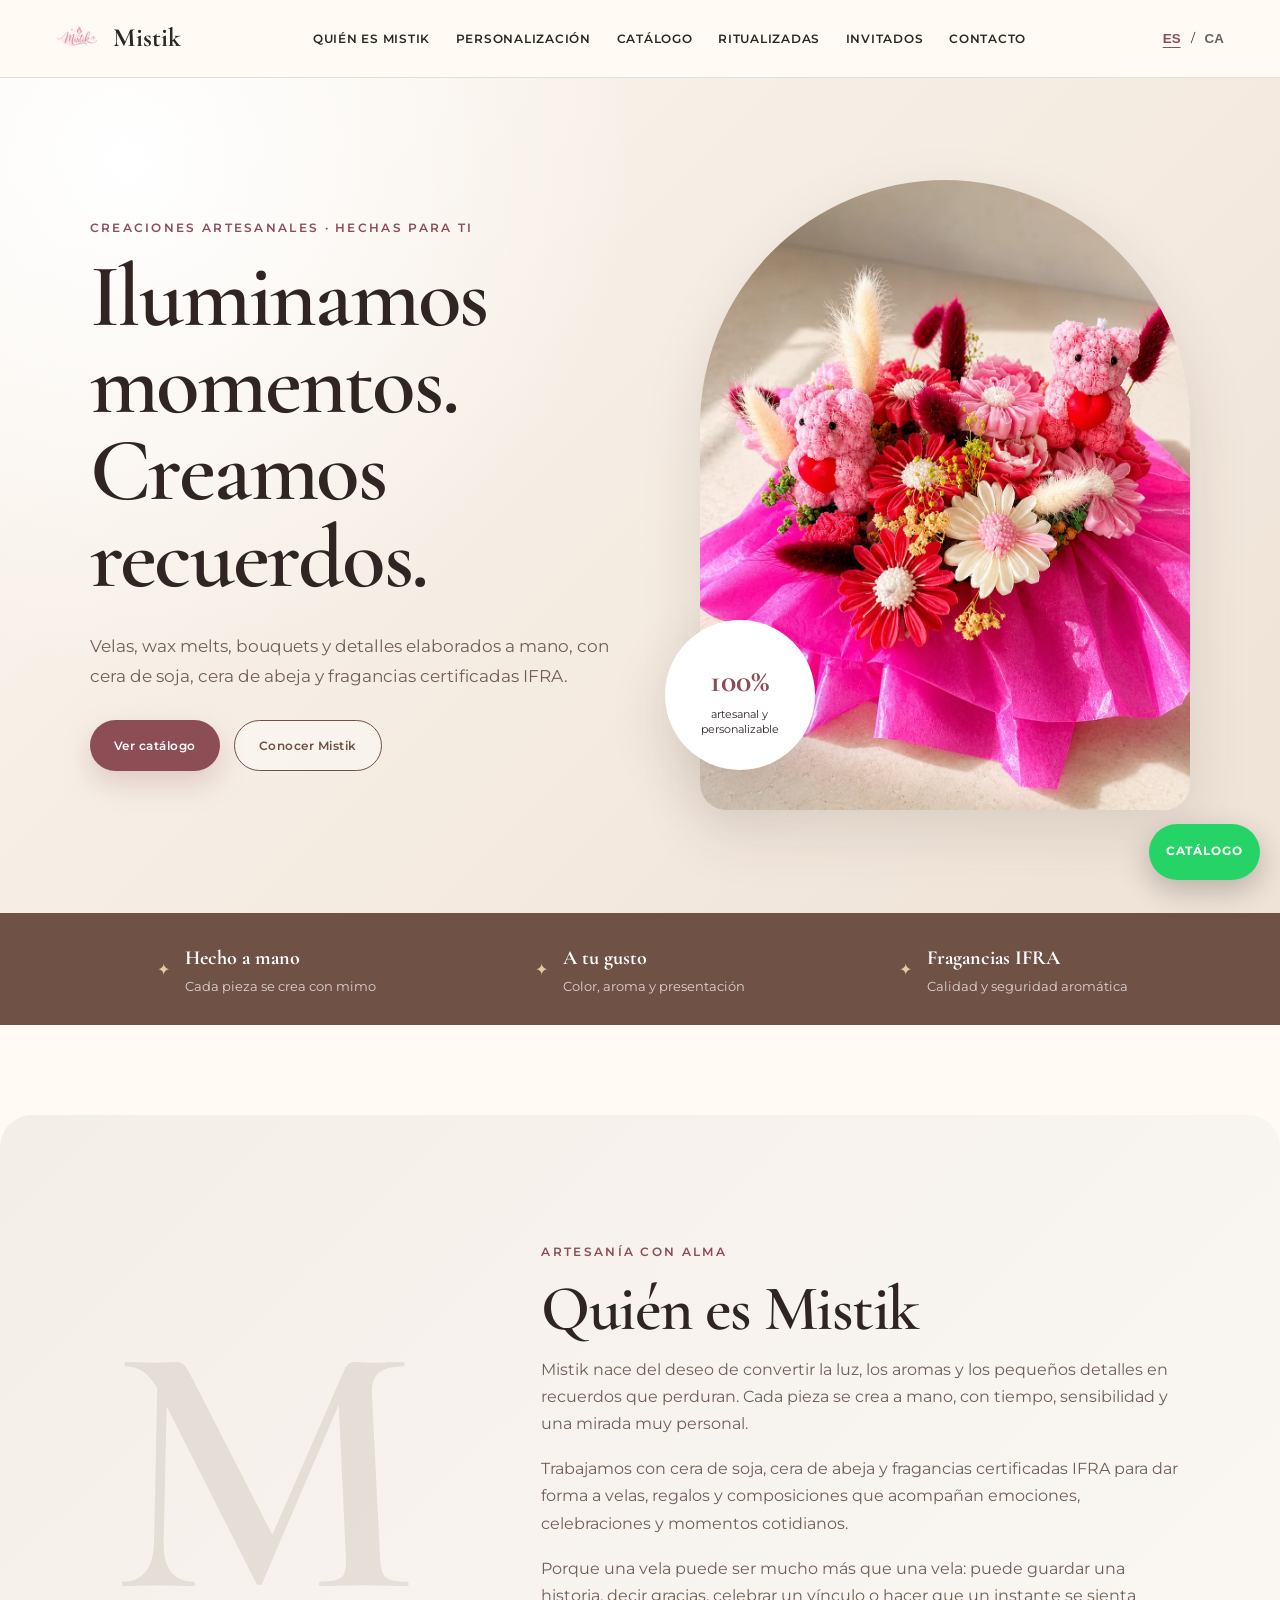
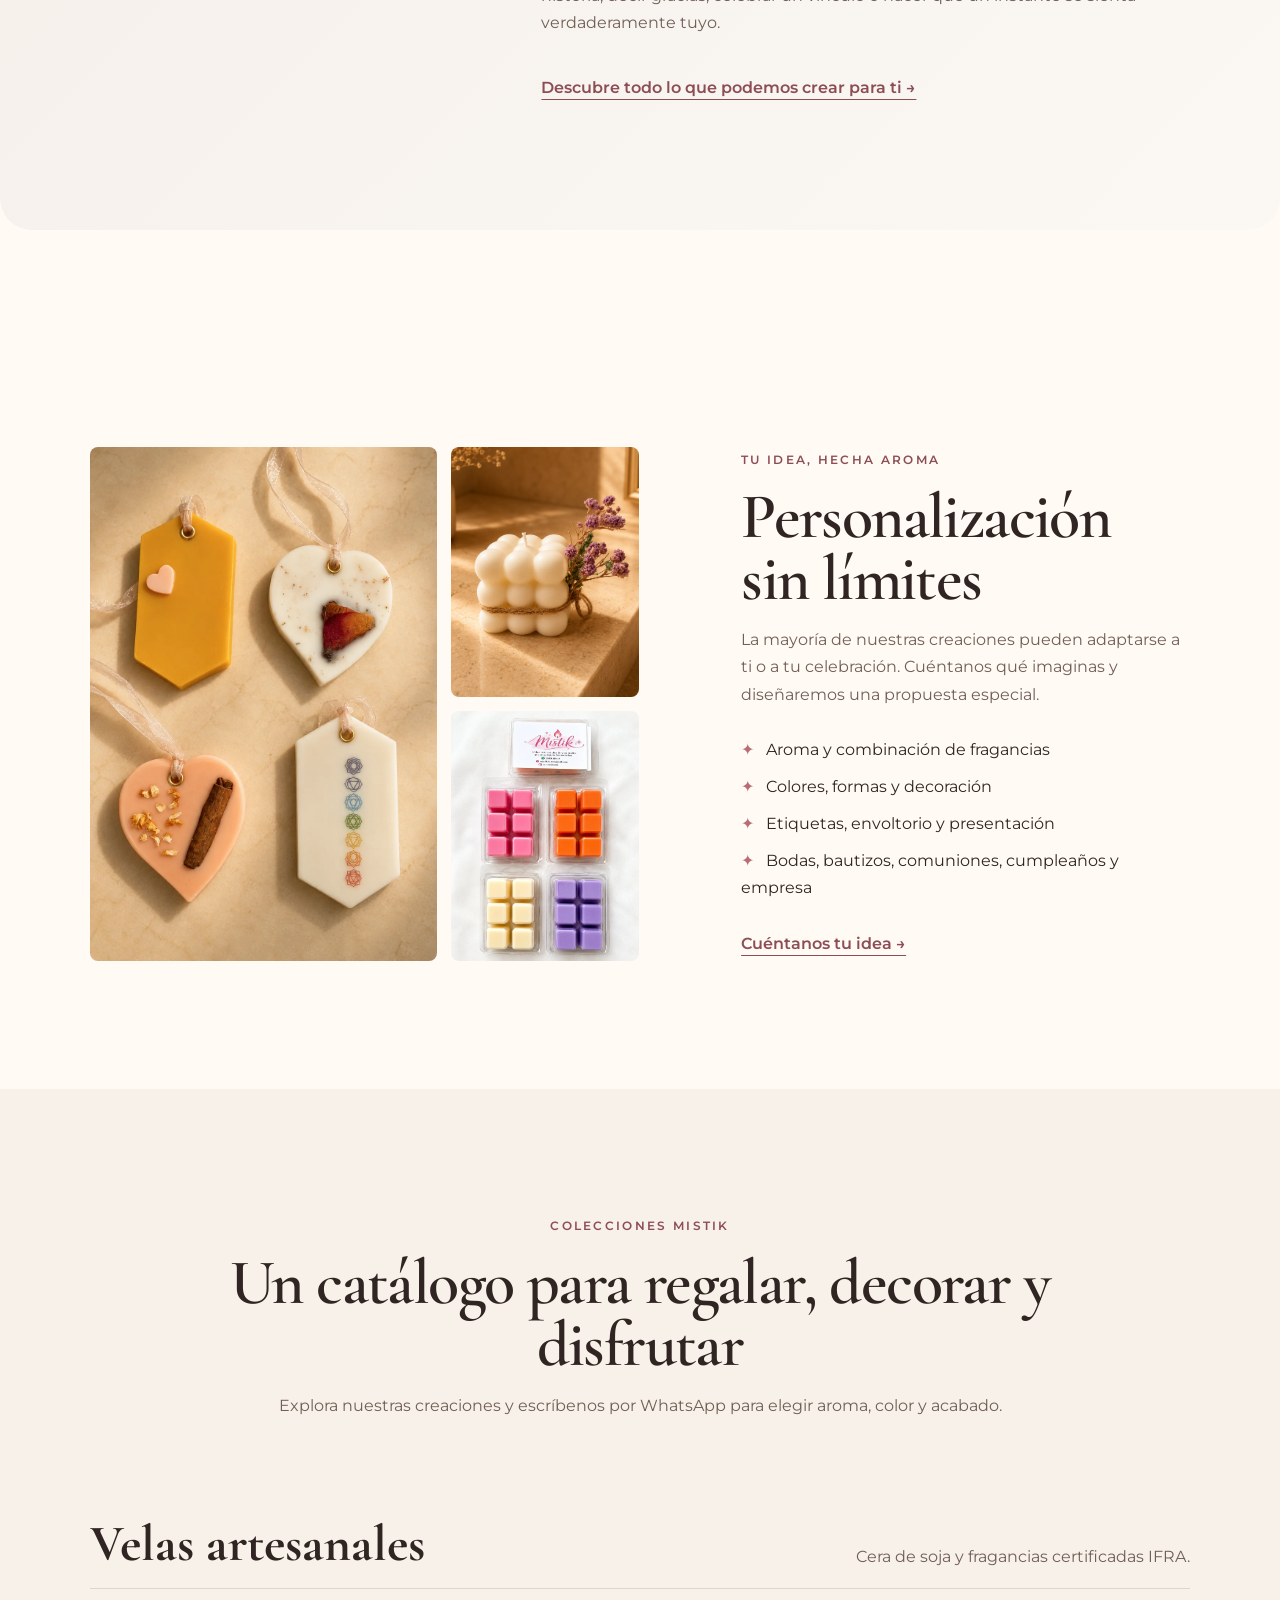
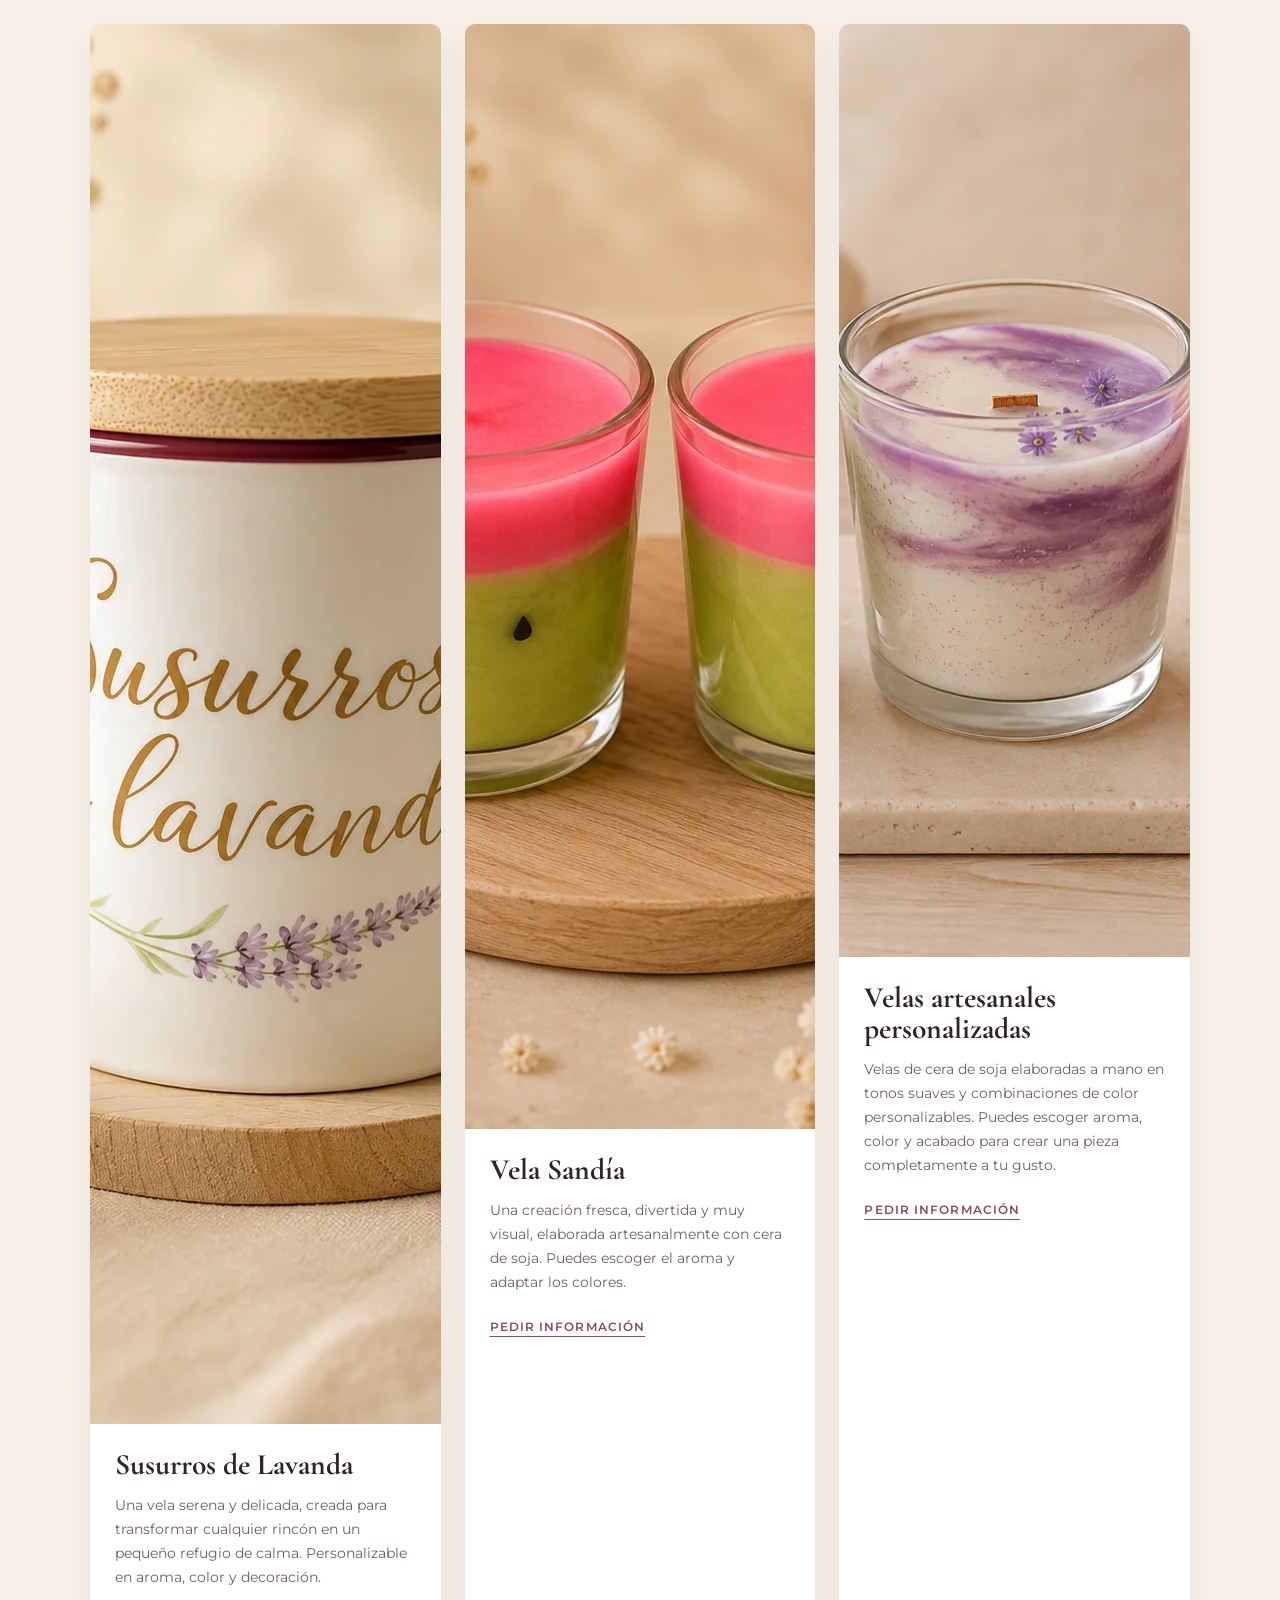
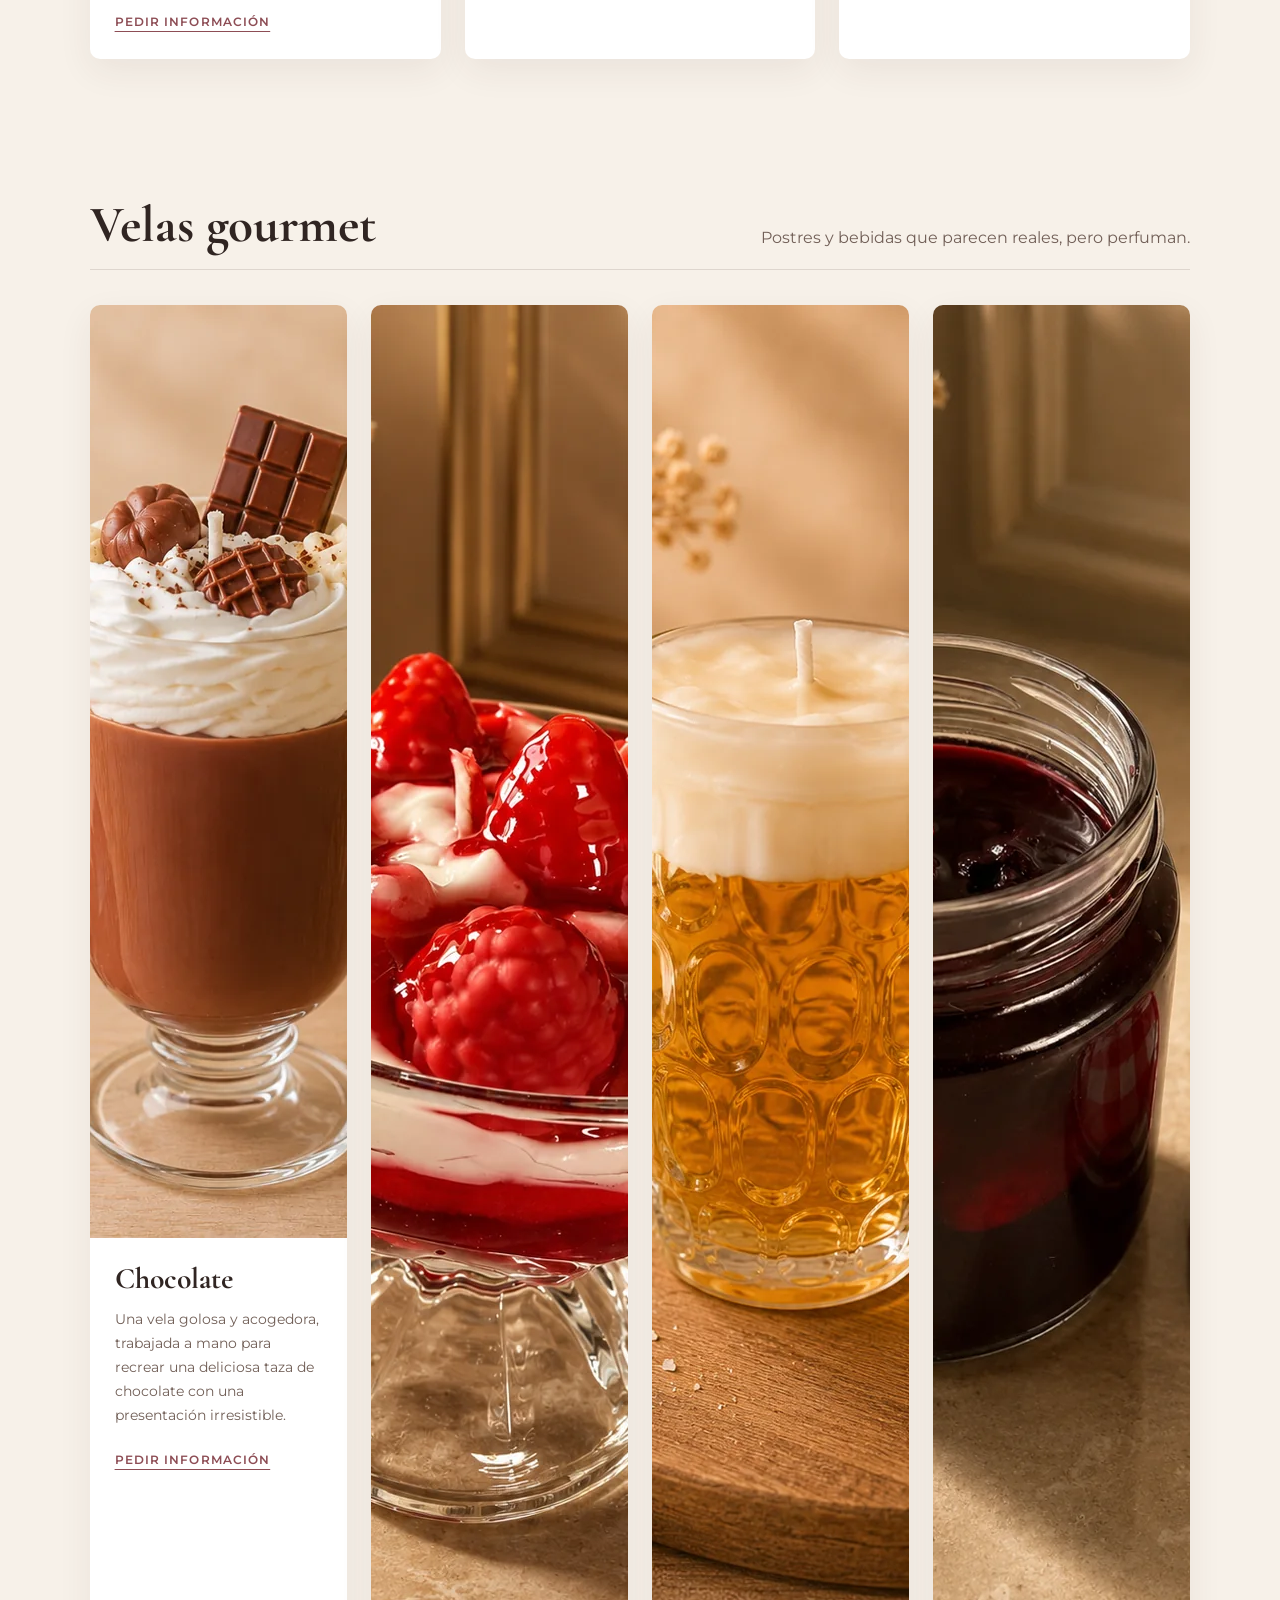
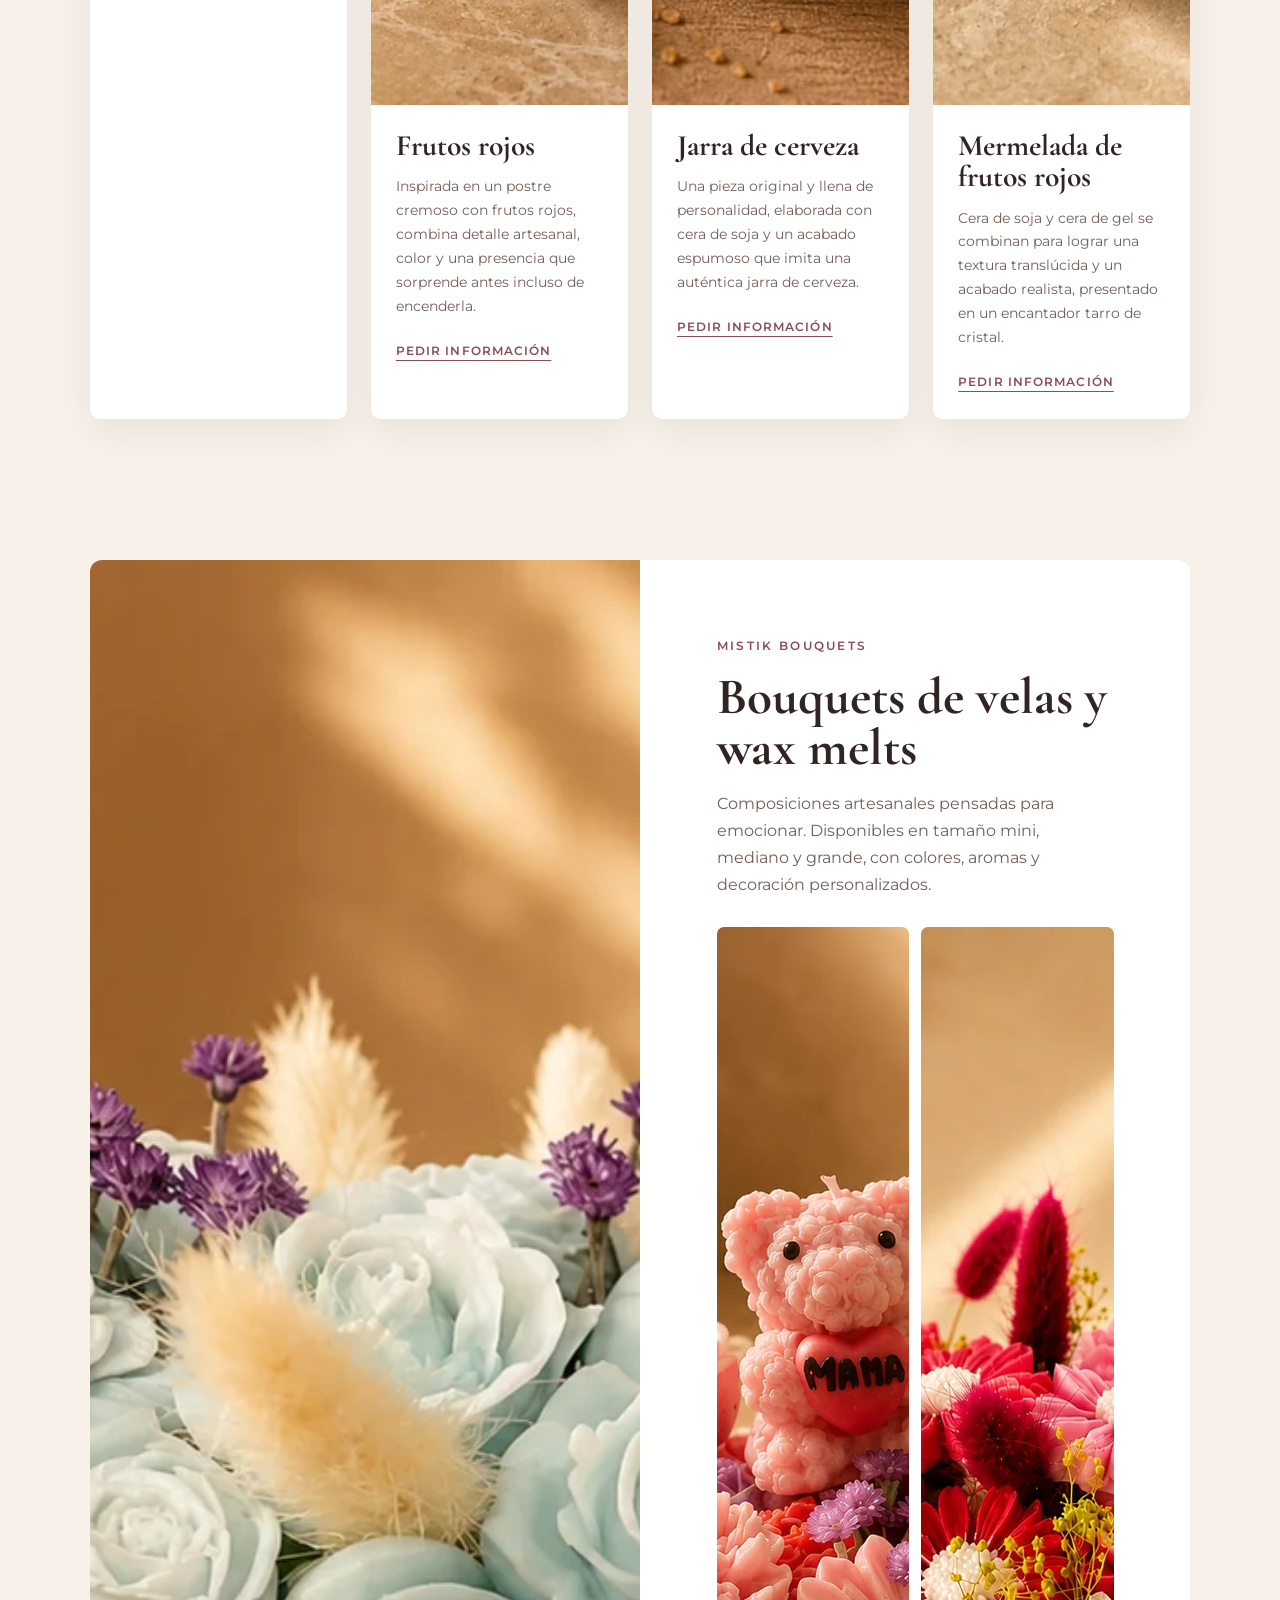
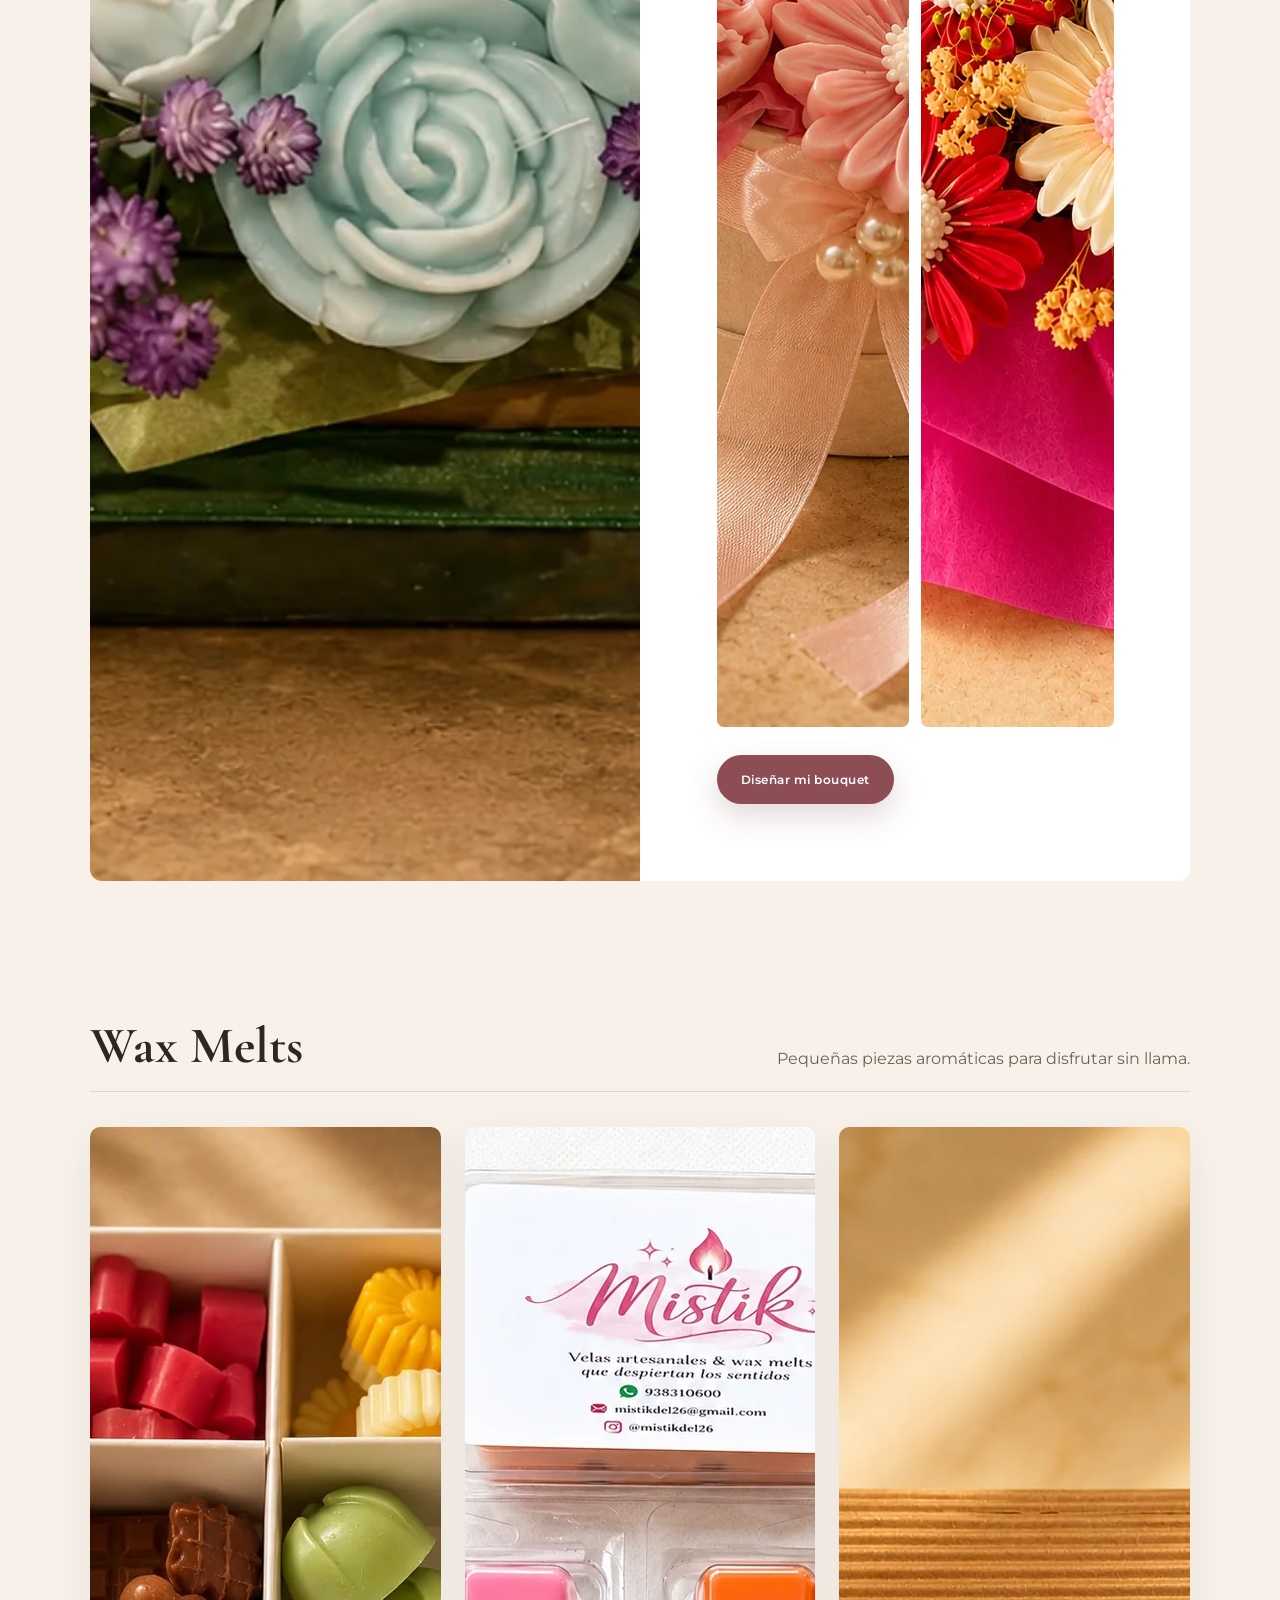
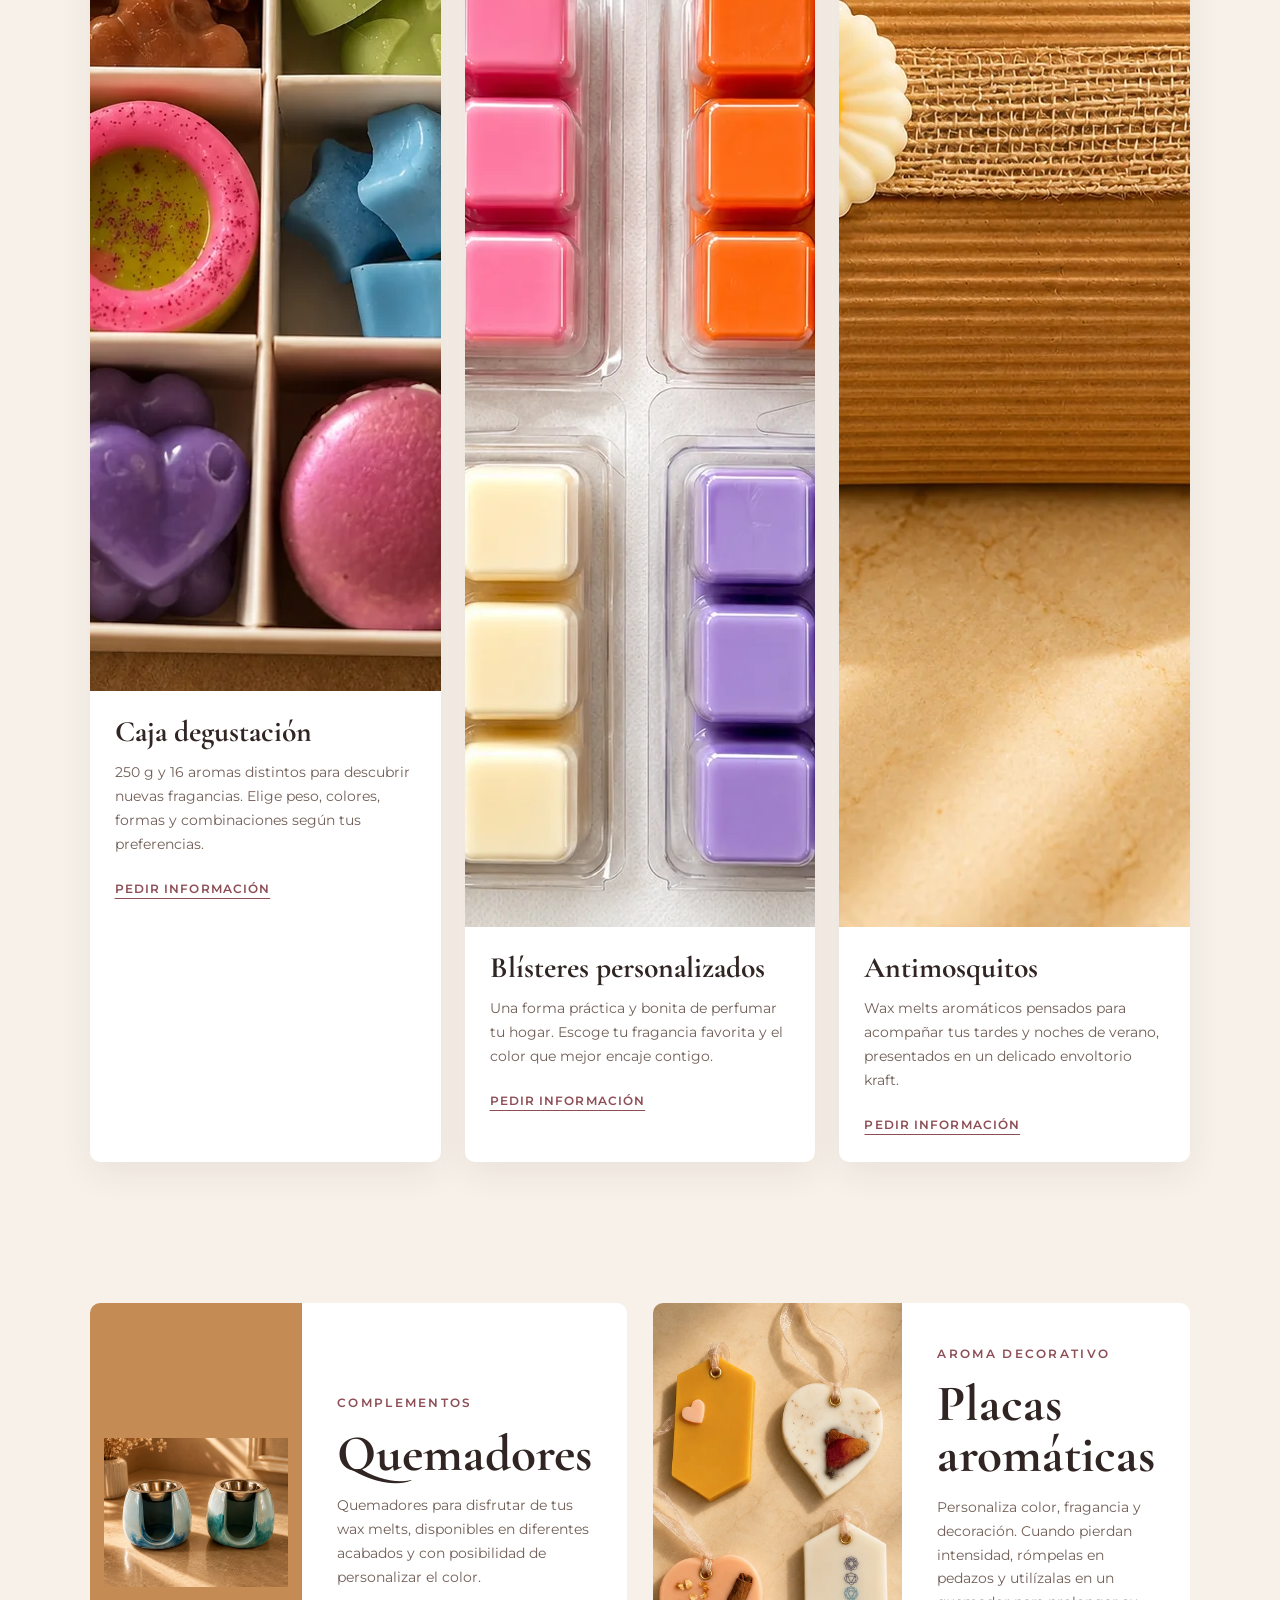
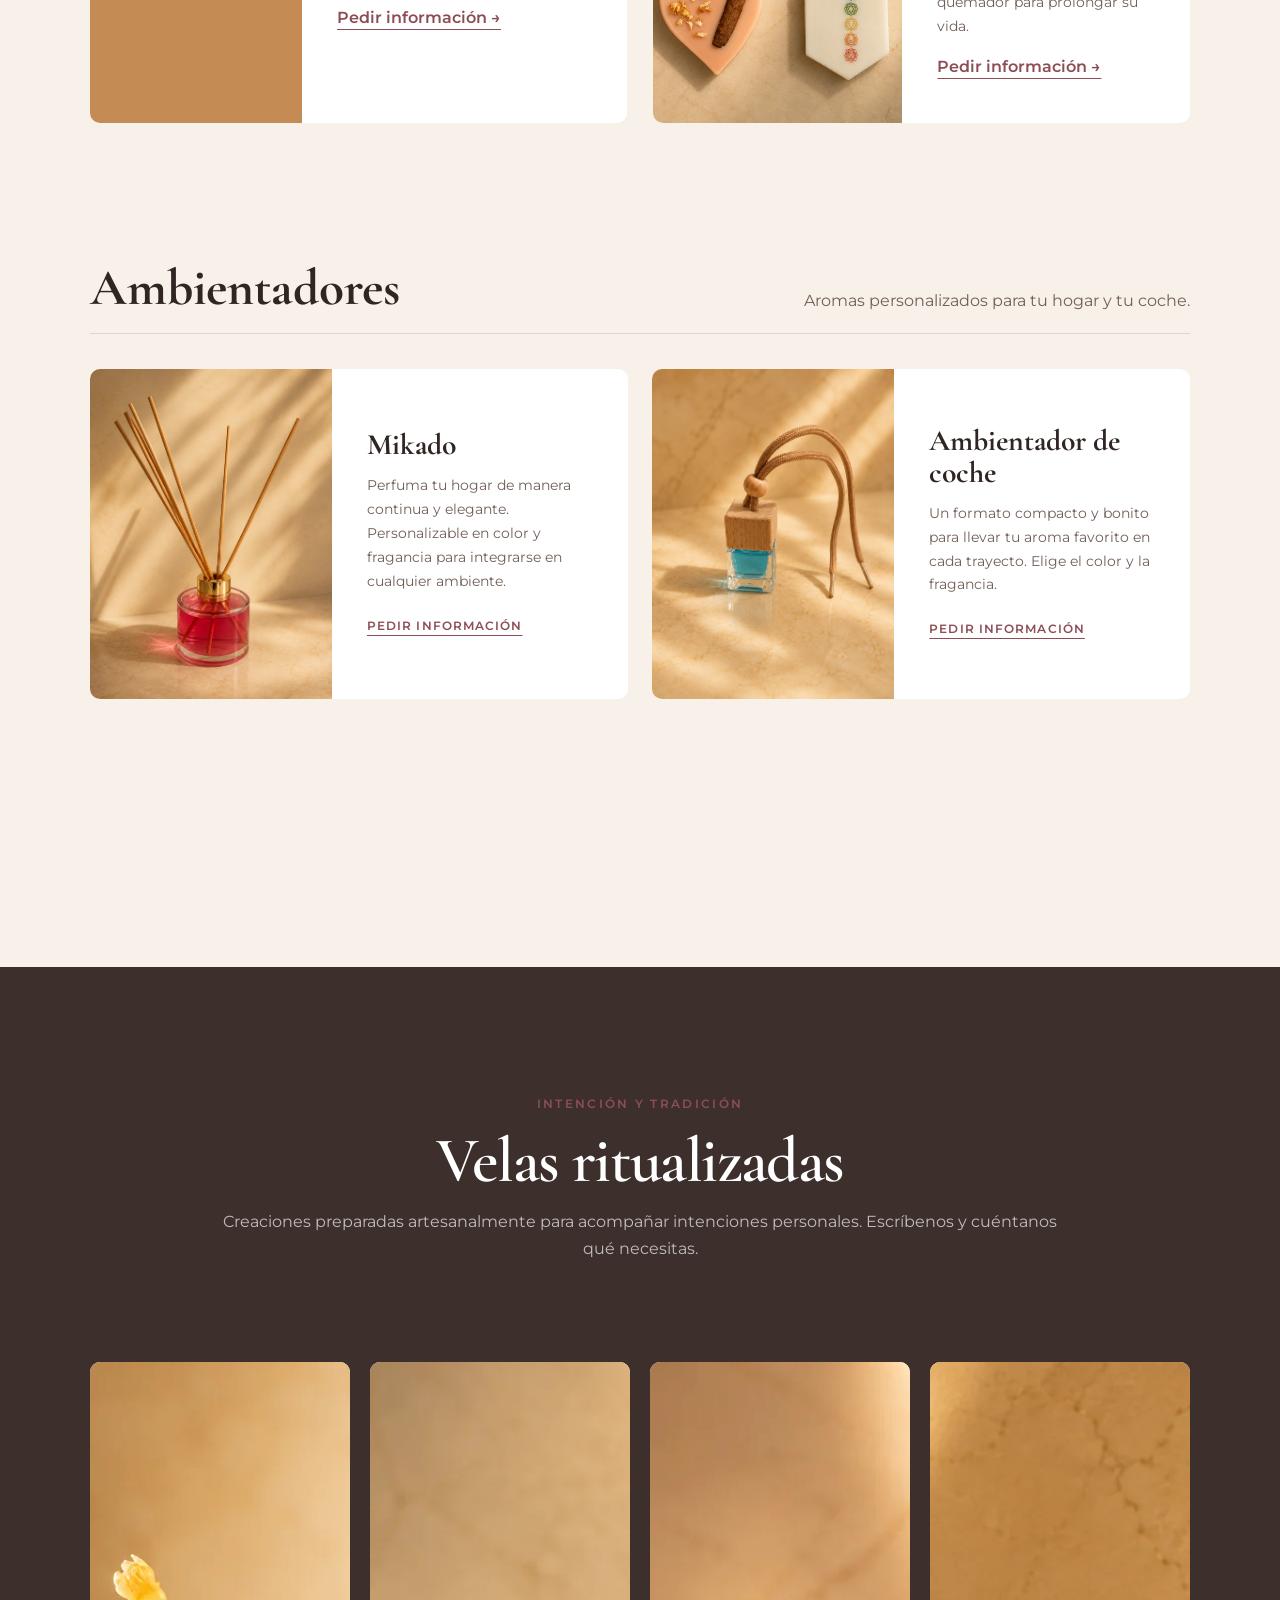
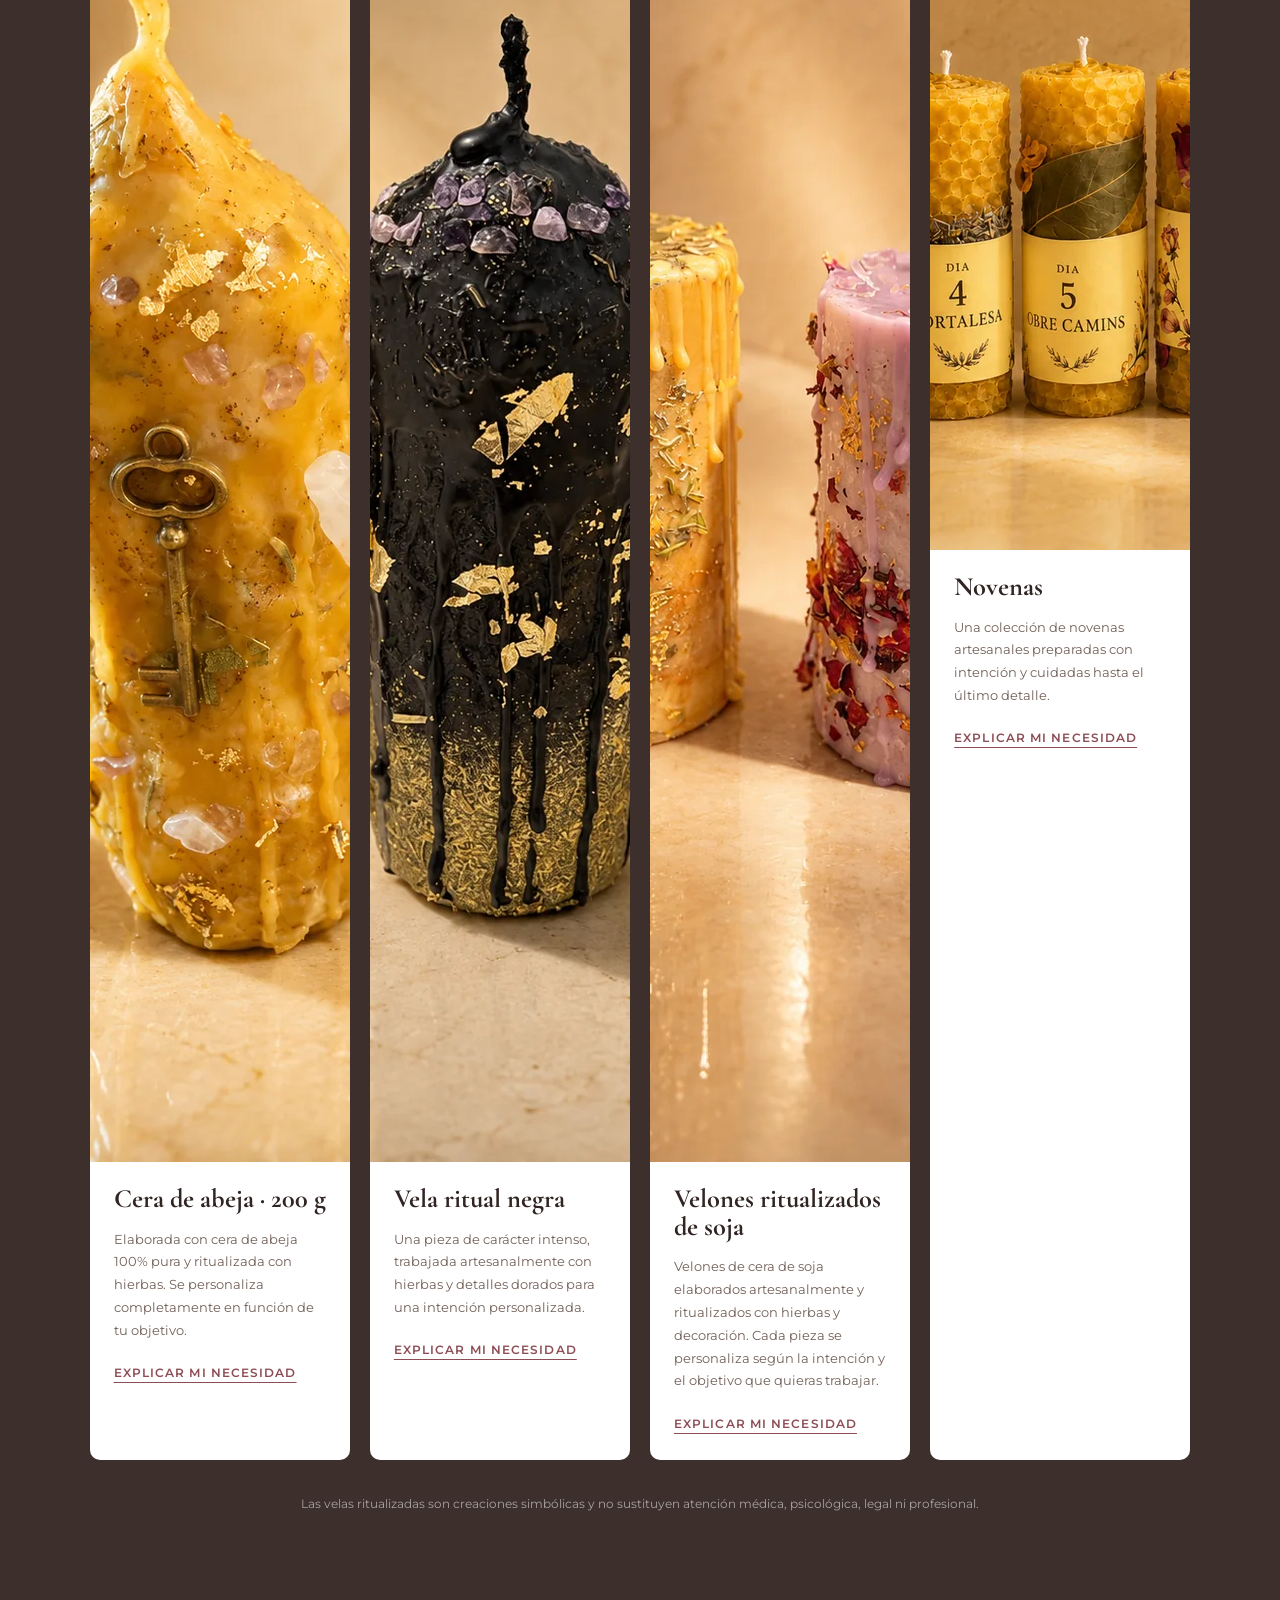
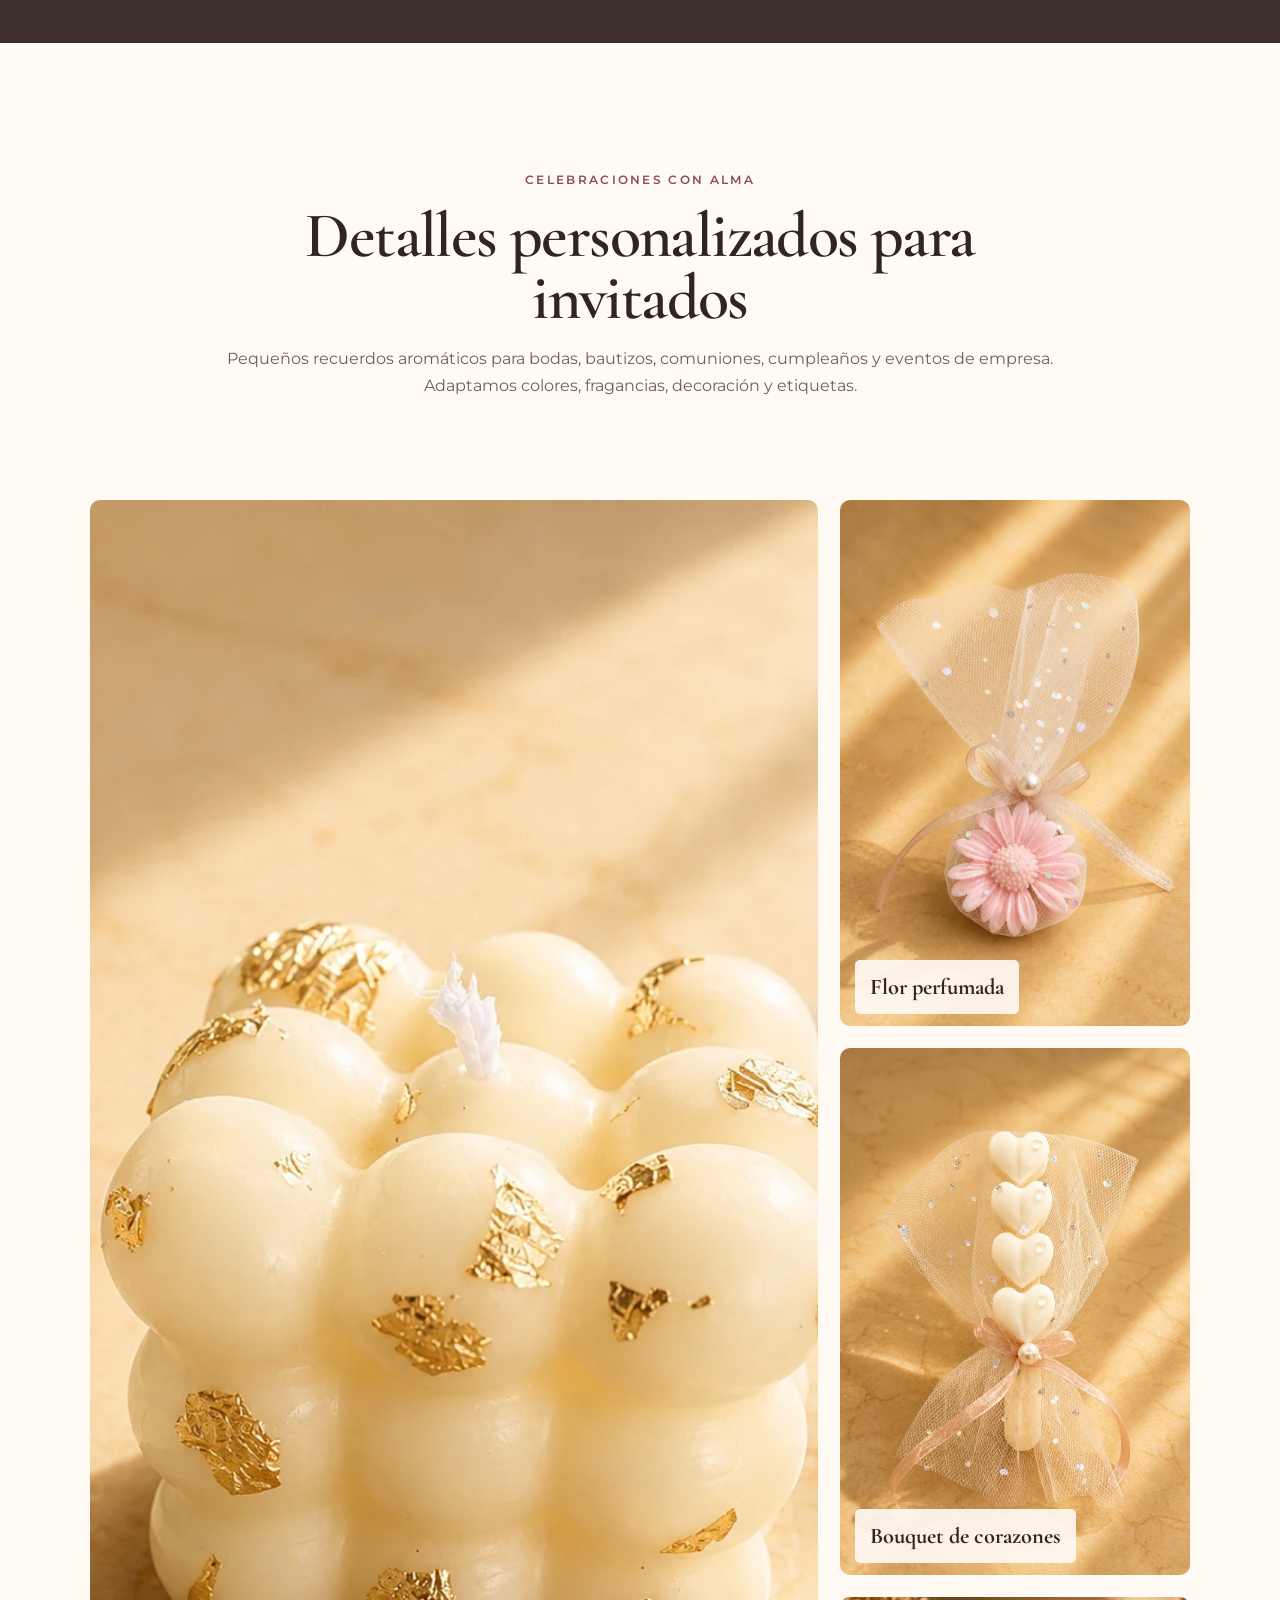
==== index.html @ d4b36112 "Add files via upload Release 3.2 SEO" ====
<!doctype html>
<html lang="es">
<head>
  <meta charset="utf-8">
  <meta name="viewport" content="width=device-width, initial-scale=1">

  <title>Mistik | Velas artesanales, wax melts y regalos personalizados</title>
  <meta name="description" content="Velas artesanales, wax melts, bouquets, ambientadores y detalles personalizados hechos a mano en Cataluña. Descubre el catálogo de Mistik.">
  <meta name="robots" content="index, follow, max-image-preview:large">
  <meta name="author" content="Mistik">
  <meta name="theme-color" content="#6f5146">
  <link rel="canonical" href="https://mistikdel26.github.io/mistik/">

  <meta property="og:type" content="website">
  <meta property="og:site_name" content="Mistik">
  <meta property="og:locale" content="es_ES">
  <meta property="og:title" content="Mistik | Artesanía que ilumina momentos">
  <meta property="og:description" content="Velas artesanales, wax melts, bouquets, ambientadores y detalles personalizados hechos a mano en Cataluña.">
  <meta property="og:url" content="https://mistikdel26.github.io/mistik/">
  <meta property="og:image" content="https://mistikdel26.github.io/mistik/images/bouquet-grande.webp">
  <meta property="og:image:alt" content="Bouquet artesanal de flores de cera creado por Mistik">

  <meta name="twitter:card" content="summary_large_image">
  <meta name="twitter:title" content="Mistik | Artesanía que ilumina momentos">
  <meta name="twitter:description" content="Velas artesanales, wax melts, bouquets, ambientadores y detalles personalizados hechos a mano.">
  <meta name="twitter:image" content="https://mistikdel26.github.io/mistik/images/bouquet-grande.webp">

  <link rel="icon" type="image/png" href="images/favicon.png">
  <link rel="apple-touch-icon" sizes="180x180" href="images/apple-touch-icon.png">
  <link rel="manifest" href="site.webmanifest">
  <link rel="preconnect" href="https://fonts.googleapis.com">
  <link rel="preconnect" href="https://fonts.gstatic.com" crossorigin>
  <link href="https://fonts.googleapis.com/css2?family=Cormorant+Garamond:wght@500;600;700&family=Montserrat:wght@400;500;600&display=swap" rel="stylesheet">
  <link rel="stylesheet" href="styles.css">

  <script type="application/ld+json">
  {
    "@context": "https://schema.org",
    "@graph": [
      {
        "@type": "WebSite",
        "@id": "https://mistikdel26.github.io/mistik/#website",
        "url": "https://mistikdel26.github.io/mistik/",
        "name": "Mistik",
        "description": "Velas artesanales, wax melts, bouquets, ambientadores y detalles personalizados.",
        "inLanguage": ["es", "ca"]
      },
      {
        "@type": "OnlineStore",
        "@id": "https://mistikdel26.github.io/mistik/#store",
        "name": "Mistik",
        "url": "https://mistikdel26.github.io/mistik/",
        "logo": "https://mistikdel26.github.io/mistik/images/logo.png",
        "image": "https://mistikdel26.github.io/mistik/images/bouquet-grande.webp",
        "description": "Creaciones artesanales hechas a mano: velas, wax melts, bouquets, ambientadores y detalles personalizados.",
        "email": "mistikdel26@gmail.com",
        "telephone": "+34938310080",
        "areaServed": "ES",
        "sameAs": [
          "https://www.instagram.com/mistikdel26",
          "https://www.tiktok.com/@mistikdel26"
        ]
      }
    ]
  }
  </script>
</head>
<body>
  <a class="skip-link" href="#contenido">Saltar al contenido</a>
  <header class="site-header">
    <a class="brand" href="#inicio" aria-label="Mistik, inicio">
      <img src="images/logo.png" alt="Logo de Mistik" width="1024" height="1024">
      <span>Mistik</span>
    </a>
    <button class="menu-toggle" type="button" aria-expanded="false" aria-controls="main-nav"><span></span><span></span><span></span><span class="sr-only">Abrir menú</span></button>
    <nav id="main-nav" class="main-nav" aria-label="Navegación principal">
      <a href="#quien-es-mistik" data-i18n="nav_about">Quién es Mistik</a>
      <a href="#personalizacion" data-i18n="nav_custom">Personalización</a>
      <a href="#catalogo" data-i18n="nav_catalog">Catálogo</a>
      <a href="#ritualizadas" data-i18n="nav_ritual">Ritualizadas</a>
      <a href="#invitados" data-i18n="nav_events">Invitados</a>
      <a href="#contacto" data-i18n="nav_contact">Contacto</a>
    </nav>
    <div class="language-switch" aria-label="Idioma">
      <button type="button" class="lang active" data-lang="es">ES</button>
      <span>/</span>
      <button type="button" class="lang" data-lang="ca">CA</button>
    </div>
  </header>

  <main id="contenido">
    <section id="inicio" class="hero">
      <div class="hero-copy reveal">
        <p class="eyebrow" data-i18n="hero_eyebrow">Creaciones artesanales · Hechas para ti</p>
        <h1 data-i18n="hero_title">Iluminamos momentos. Creamos recuerdos.</h1>
        <p data-i18n="hero_text">Velas, wax melts, bouquets y detalles elaborados a mano, con cera de soja, cera de abeja y fragancias certificadas IFRA.</p>
        <div class="hero-actions">
          <a class="button primary catalog-link" href="https://wa.me/c/34938310080" target="_blank" rel="noopener" data-i18n="hero_catalog">Ver catálogo</a>
          <a class="button secondary" href="#quien-es-mistik" data-i18n="hero_about">Conocer Mistik</a>
        </div>
      </div>
      <div class="hero-image reveal">
        <img src="images/bouquet-grande.webp" alt="Bouquet artesanal Mistik con flores de cera" fetchpriority="high" width="1119" height="1400">
        <div class="hero-badge"><strong>100%</strong><span data-i18n="hero_badge">artesanal y personalizable</span></div>
      </div>
    </section>

    <section class="trust-strip" aria-label="Valores de Mistik">
      <div><span>✦</span><p><strong data-i18n="trust_1_title">Hecho a mano</strong><small data-i18n="trust_1_text">Cada pieza se crea con mimo</small></p></div>
      <div><span>✦</span><p><strong data-i18n="trust_2_title">A tu gusto</strong><small data-i18n="trust_2_text">Color, aroma y presentación</small></p></div>
      <div><span>✦</span><p><strong data-i18n="trust_3_title">Fragancias IFRA</strong><small data-i18n="trust_3_text">Calidad y seguridad aromática</small></p></div>
    </section>


    <section id="quien-es-mistik" class="section about-section">
      <div class="about-mark reveal" aria-hidden="true">M</div>
      <div class="section-copy reveal">
        <p class="eyebrow" data-i18n="about_eyebrow">Artesanía con alma</p>
        <h2 data-i18n="about_title">Quién es Mistik</h2>
        <p data-i18n="about_text_1">Mistik nace del deseo de convertir la luz, los aromas y los pequeños detalles en recuerdos que perduran. Cada pieza se crea a mano, con tiempo, sensibilidad y una mirada muy personal.</p>
        <p data-i18n="about_text_2">Trabajamos con cera de soja, cera de abeja y fragancias certificadas IFRA para dar forma a velas, regalos y composiciones que acompañan emociones, celebraciones y momentos cotidianos.</p>
        <p data-i18n="about_text_3">Porque una vela puede ser mucho más que una vela: puede guardar una historia, decir gracias, celebrar un vínculo o hacer que un instante se sienta verdaderamente tuyo.</p>
        <a class="text-link" href="#personalizacion" data-i18n="about_cta">Descubre todo lo que podemos crear para ti →</a>
      </div>
    </section>

    <section id="personalizacion" class="section custom-section">
      <div class="custom-gallery reveal">
        <img class="large" src="images/placas-aromaticas.webp" alt="Placas aromáticas personalizadas Mistik" loading="lazy" width="1050" height="1400">
        <img src="images/vela-bubble-lavanda.webp" alt="Vela bubble decorada con lavanda" loading="lazy" width="1238" height="1271">
        <img src="images/wax-melts-blisters.webp" alt="Blísteres de wax melts en varios colores" loading="lazy" width="1050" height="1400">
      </div>
      <div class="section-copy reveal">
        <p class="eyebrow" data-i18n="custom_eyebrow">Tu idea, hecha aroma</p>
        <h2 data-i18n="custom_title">Personalización sin límites</h2>
        <p data-i18n="custom_text">La mayoría de nuestras creaciones pueden adaptarse a ti o a tu celebración. Cuéntanos qué imaginas y diseñaremos una propuesta especial.</p>
        <ul class="feature-list">
          <li data-i18n="custom_li_1">Aroma y combinación de fragancias</li>
          <li data-i18n="custom_li_2">Colores, formas y decoración</li>
          <li data-i18n="custom_li_3">Etiquetas, envoltorio y presentación</li>
          <li data-i18n="custom_li_4">Bodas, bautizos, comuniones, cumpleaños y empresa</li>
        </ul>
        <a class="text-link whatsapp-link" href="https://wa.me/c/34938310080" target="_blank" rel="noopener" data-message-es="Hola, quiero información sobre una creación personalizada de Mistik." data-message-ca="Hola, vull informació sobre una creació personalitzada de Mistik." data-i18n="custom_cta">Cuéntanos tu idea →</a>
      </div>
    </section>

    <section id="catalogo" class="section catalog-section">
      <div class="section-heading reveal">
        <p class="eyebrow" data-i18n="catalog_eyebrow">Colecciones Mistik</p>
        <h2 data-i18n="catalog_title">Un catálogo para regalar, decorar y disfrutar</h2>
        <p data-i18n="catalog_text">Explora nuestras creaciones y escríbenos por WhatsApp para elegir aroma, color y acabado.</p>
      </div>

      <div class="category-block" id="artesanales">
        <div class="category-heading"><h3 data-i18n="cat_artisan">Velas artesanales</h3><p data-i18n="cat_artisan_text">Cera de soja y fragancias certificadas IFRA.</p></div>
        <div class="product-grid three">
          <article class="product-card reveal"><img src="images/susurros-lavanda.webp" alt="Vela Susurros de Lavanda" loading="lazy" width="1120" height="1400"><div class="product-body"><h4>Susurros de Lavanda</h4><p data-i18n="p_lavender">Una vela serena y delicada, creada para transformar cualquier rincón en un pequeño refugio de calma. Personalizable en aroma, color y decoración.</p><a class="product-cta whatsapp-product" href="https://wa.me/c/34938310080" target="_blank" rel="noopener" data-product-es="la vela Susurros de Lavanda" data-product-ca="l'espelma Murmuris de Lavanda" data-i18n="ask_info">Pedir información</a></div></article>
          <article class="product-card reveal"><img src="images/vela-sandia.webp" alt="Velas artesanales con diseño de sandía" loading="lazy" width="1400" height="1105"><div class="product-body"><h4 data-i18n="p_watermelon_title">Vela Sandía</h4><p data-i18n="p_watermelon">Una creación fresca, divertida y muy visual, elaborada artesanalmente con cera de soja. Puedes escoger el aroma y adaptar los colores.</p><a class="product-cta whatsapp-product" href="https://wa.me/c/34938310080" target="_blank" rel="noopener" data-product-es="la vela Sandía" data-product-ca="l'espelma Síndria" data-i18n="ask_info">Pedir información</a></div></article>
          <article class="product-card reveal"><img src="images/velas-soja-ritual.webp" alt="Velas artesanales de soja en vaso y colores personalizados" loading="lazy" width="1400" height="933"><div class="product-body"><h4 data-i18n="p_artisan_title">Velas artesanales personalizadas</h4><p data-i18n="p_artisan">Velas de cera de soja elaboradas a mano en tonos suaves y combinaciones de color personalizables. Puedes escoger aroma, color y acabado para crear una pieza completamente a tu gusto.</p><a class="product-cta whatsapp-product" href="https://wa.me/c/34938310080" target="_blank" rel="noopener" data-product-es="las velas artesanales personalizadas de soja" data-product-ca="les espelmes artesanals personalitzades de soja" data-i18n="ask_info">Pedir información</a></div></article>
        </div>
      </div>

      <div class="category-block" id="gourmet">
        <div class="category-heading"><h3 data-i18n="cat_gourmet">Velas gourmet</h3><p data-i18n="cat_gourmet_text">Postres y bebidas que parecen reales, pero perfuman.</p></div>
        <div class="product-grid four">
          <article class="product-card reveal"><img src="images/vela-chocolate.webp" alt="Vela gourmet de chocolate" loading="lazy" width="1400" height="933"><div class="product-body"><h4 data-i18n="p_choco_title">Chocolate</h4><p data-i18n="p_choco">Una vela golosa y acogedora, trabajada a mano para recrear una deliciosa taza de chocolate con una presentación irresistible.</p><a class="product-cta whatsapp-product" href="https://wa.me/c/34938310080" target="_blank" rel="noopener" data-product-es="la vela gourmet de chocolate" data-product-ca="l'espelma gurmet de xocolata" data-i18n="ask_info">Pedir información</a></div></article>
          <article class="product-card reveal"><img src="images/vela-frutos-rojos.webp" alt="Vela gourmet de frutos rojos" loading="lazy" width="1112" height="1400"><div class="product-body"><h4 data-i18n="p_berries_title">Frutos rojos</h4><p data-i18n="p_berries">Inspirada en un postre cremoso con frutos rojos, combina detalle artesanal, color y una presencia que sorprende antes incluso de encenderla.</p><a class="product-cta whatsapp-product" href="https://wa.me/c/34938310080" target="_blank" rel="noopener" data-product-es="la vela gourmet de frutos rojos" data-product-ca="l'espelma gurmet de fruits vermells" data-i18n="ask_info">Pedir información</a></div></article>
          <article class="product-card reveal"><img src="images/vela-cerveza.webp" alt="Vela gourmet con forma de jarra de cerveza" loading="lazy" width="1050" height="1400"><div class="product-body"><h4 data-i18n="p_beer_title">Jarra de cerveza</h4><p data-i18n="p_beer">Una pieza original y llena de personalidad, elaborada con cera de soja y un acabado espumoso que imita una auténtica jarra de cerveza.</p><a class="product-cta whatsapp-product" href="https://wa.me/c/34938310080" target="_blank" rel="noopener" data-product-es="la vela gourmet jarra de cerveza" data-product-ca="l'espelma gurmet gerra de cervesa" data-i18n="ask_info">Pedir información</a></div></article>
          <article class="product-card reveal"><img src="images/vela-mermelada.webp" alt="Vela de mermelada de frutos rojos" loading="lazy" width="1048" height="1400"><div class="product-body"><h4 data-i18n="p_jam_title">Mermelada de frutos rojos</h4><p data-i18n="p_jam">Cera de soja y cera de gel se combinan para lograr una textura translúcida y un acabado realista, presentado en un encantador tarro de cristal.</p><a class="product-cta whatsapp-product" href="https://wa.me/c/34938310080" target="_blank" rel="noopener" data-product-es="la vela mermelada de frutos rojos" data-product-ca="l'espelma melmelada de fruits vermells" data-i18n="ask_info">Pedir información</a></div></article>
        </div>
      </div>

      <div class="split-category" id="bouquets">
        <div class="split-image reveal"><img src="images/bouquet-azul.webp" alt="Bouquet azul de velas y wax melts" loading="lazy" width="1400" height="1037"></div>
        <div class="split-copy reveal"><p class="eyebrow">Mistik Bouquets</p><h3 data-i18n="cat_bouquets">Bouquets de velas y wax melts</h3><p data-i18n="cat_bouquets_text">Composiciones artesanales pensadas para emocionar. Disponibles en tamaño mini, mediano y grande, con colores, aromas y decoración personalizados.</p><div class="mini-gallery"><img src="images/bouquet-rosa.webp" alt="Bouquet rosa" loading="lazy" width="1000" height="1400"><img src="images/bouquet-fucsia.webp" alt="Bouquet fucsia" loading="lazy" width="1120" height="1400"></div><a class="button primary whatsapp-product" href="https://wa.me/c/34938310080" target="_blank" rel="noopener" data-product-es="un bouquet personalizado" data-product-ca="un bouquet personalitzat" data-i18n="design_bouquet">Diseñar mi bouquet</a></div>
      </div>

      <div class="category-block" id="waxmelts">
        <div class="category-heading"><h3>Wax Melts</h3><p data-i18n="cat_wax_text">Pequeñas piezas aromáticas para disfrutar sin llama.</p></div>
        <div class="product-grid three">
          <article class="product-card reveal"><img src="images/caja-degustacion.webp" alt="Caja degustación de wax melts" loading="lazy" width="1351" height="1164"><div class="product-body"><h4 data-i18n="p_tasting_title">Caja degustación</h4><p data-i18n="p_tasting">250 g y 16 aromas distintos para descubrir nuevas fragancias. Elige peso, colores, formas y combinaciones según tus preferencias.</p><a class="product-cta whatsapp-product" href="https://wa.me/c/34938310080" target="_blank" rel="noopener" data-product-es="la caja degustación de wax melts" data-product-ca="la caixa degustació de wax melts" data-i18n="ask_info">Pedir información</a></div></article>
          <article class="product-card reveal"><img src="images/wax-melts-blisters.webp" alt="Blísteres personalizados de wax melts" loading="lazy" width="1050" height="1400"><div class="product-body"><h4 data-i18n="p_blister_title">Blísteres personalizados</h4><p data-i18n="p_blister">Una forma práctica y bonita de perfumar tu hogar. Escoge tu fragancia favorita y el color que mejor encaje contigo.</p><a class="product-cta whatsapp-product" href="https://wa.me/c/34938310080" target="_blank" rel="noopener" data-product-es="los blísteres personalizados de wax melts" data-product-ca="els blísters personalitzats de wax melts" data-i18n="ask_info">Pedir información</a></div></article>
          <article class="product-card reveal"><img src="images/wax-melts-antimosquitos.webp" alt="Wax melts antimosquitos" loading="lazy" width="1048" height="1400"><div class="product-body"><h4 data-i18n="p_mosquito_title">Antimosquitos</h4><p data-i18n="p_mosquito">Wax melts aromáticos pensados para acompañar tus tardes y noches de verano, presentados en un delicado envoltorio kraft.</p><a class="product-cta whatsapp-product" href="https://wa.me/c/34938310080" target="_blank" rel="noopener" data-product-es="los wax melts antimosquitos" data-product-ca="els wax melts antimosquits" data-i18n="ask_info">Pedir información</a></div></article>
        </div>
      </div>

      <div class="compact-grid">
        <article class="feature-card reveal burners-card"><img class="burner-photo" src="images/quemadores.webp" alt="Dos quemadores de wax melts completos" loading="lazy" width="1399" height="1124"><div><p class="eyebrow" data-i18n="burners_eyebrow">Complementos</p><h3 data-i18n="burners_title">Quemadores</h3><p data-i18n="burners_text">Quemadores para disfrutar de tus wax melts, disponibles en diferentes acabados y con posibilidad de personalizar el color.</p><a class="text-link whatsapp-product" href="https://wa.me/c/34938310080" target="_blank" rel="noopener" data-product-es="los quemadores de wax melts" data-product-ca="els cremadors de wax melts" data-i18n="ask_info_arrow">Pedir información →</a></div></article>
        <article class="feature-card reveal"><img src="images/placas-aromaticas.webp" alt="Placas aromáticas para armarios" loading="lazy" width="1050" height="1400"><div><p class="eyebrow" data-i18n="plaques_eyebrow">Aroma decorativo</p><h3 data-i18n="plaques_title">Placas aromáticas</h3><p data-i18n="plaques_text">Personaliza color, fragancia y decoración. Cuando pierdan intensidad, rómpelas en pedazos y utilízalas en un quemador para prolongar su vida.</p><a class="text-link whatsapp-product" href="https://wa.me/c/34938310080" target="_blank" rel="noopener" data-product-es="las placas aromáticas" data-product-ca="les plaques aromàtiques" data-i18n="ask_info_arrow">Pedir información →</a></div></article>
      </div>

      <div class="category-block" id="ambientadores">
        <div class="category-heading"><h3 data-i18n="cat_air">Ambientadores</h3><p data-i18n="cat_air_text">Aromas personalizados para tu hogar y tu coche.</p></div>
        <div class="product-grid two">
          <article class="horizontal-card reveal"><img src="images/mikado.webp" alt="Mikado aromático" loading="lazy" width="1050" height="1400"><div><h4>Mikado</h4><p data-i18n="p_mikado">Perfuma tu hogar de manera continua y elegante. Personalizable en color y fragancia para integrarse en cualquier ambiente.</p><a class="product-cta whatsapp-product" href="https://wa.me/c/34938310080" target="_blank" rel="noopener" data-product-es="el ambientador Mikado" data-product-ca="l'ambientador Mikado" data-i18n="ask_info">Pedir información</a></div></article>
          <article class="horizontal-card reveal"><img src="images/ambientador-coche.webp" alt="Ambientador de coche Mistik" loading="lazy" width="1050" height="1400"><div><h4 data-i18n="p_car_title">Ambientador de coche</h4><p data-i18n="p_car">Un formato compacto y bonito para llevar tu aroma favorito en cada trayecto. Elige el color y la fragancia.</p><a class="product-cta whatsapp-product" href="https://wa.me/c/34938310080" target="_blank" rel="noopener" data-product-es="el ambientador de coche" data-product-ca="l'ambientador de cotxe" data-i18n="ask_info">Pedir información</a></div></article>
        </div>
      </div>
    </section>

    <section id="ritualizadas" class="section ritual-section">
      <div class="section-heading light reveal"><p class="eyebrow" data-i18n="ritual_eyebrow">Intención y tradición</p><h2 data-i18n="ritual_title">Velas ritualizadas</h2><p data-i18n="ritual_text">Creaciones preparadas artesanalmente para acompañar intenciones personales. Escríbenos y cuéntanos qué necesitas.</p></div>
      <div class="ritual-grid">
        <article class="ritual-card reveal"><img src="images/vela-ritual-abeja.webp" alt="Vela ritualizada de cera de abeja" loading="lazy" width="932" height="1400"><div><h3 data-i18n="r_bee_title">Cera de abeja · 200 g</h3><p data-i18n="r_bee">Elaborada con cera de abeja 100% pura y ritualizada con hierbas. Se personaliza completamente en función de tu objetivo.</p><a class="product-cta whatsapp-product" href="https://wa.me/c/34938310080" target="_blank" rel="noopener" data-product-es="la vela ritualizada de cera de abeja" data-product-ca="l'espelma ritualitzada de cera d'abella" data-i18n="explain_need">Explicar mi necesidad</a></div></article>
        <article class="ritual-card reveal"><img src="images/vela-ritual-negra.webp" alt="Vela ritual negra" loading="lazy" width="1050" height="1400"><div><h3 data-i18n="r_black_title">Vela ritual negra</h3><p data-i18n="r_black">Una pieza de carácter intenso, trabajada artesanalmente con hierbas y detalles dorados para una intención personalizada.</p><a class="product-cta whatsapp-product" href="https://wa.me/c/34938310080" target="_blank" rel="noopener" data-product-es="la vela ritual negra" data-product-ca="l'espelma ritual negra" data-i18n="explain_need">Explicar mi necesidad</a></div></article>
        <article class="ritual-card reveal"><img src="images/velas-artesanales.webp" alt="Velones ritualizados de cera de soja decorados con hierbas" loading="lazy" width="932" height="1400"><div><h3 data-i18n="r_soy_title">Velones ritualizados de soja</h3><p data-i18n="r_soy">Velones de cera de soja elaborados artesanalmente y ritualizados con hierbas y decoración. Cada pieza se personaliza según la intención y el objetivo que quieras trabajar.</p><a class="product-cta whatsapp-product" href="https://wa.me/c/34938310080" target="_blank" rel="noopener" data-product-es="los velones ritualizados de cera de soja" data-product-ca="els ciris ritualitzats de cera de soja" data-i18n="explain_need">Explicar mi necesidad</a></div></article>
        <article class="ritual-card reveal"><img src="images/novenas.webp" alt="Novenas ritualizadas Mistik" loading="lazy" width="1400" height="788"><div><h3 data-i18n="r_novena_title">Novenas</h3><p data-i18n="r_novena">Una colección de novenas artesanales preparadas con intención y cuidadas hasta el último detalle.</p><a class="product-cta whatsapp-product" href="https://wa.me/c/34938310080" target="_blank" rel="noopener" data-product-es="las novenas ritualizadas" data-product-ca="les novenes ritualitzades" data-i18n="explain_need">Explicar mi necesidad</a></div></article>
      </div>
      <p class="ritual-note" data-i18n="ritual_note">Las velas ritualizadas son creaciones simbólicas y no sustituyen atención médica, psicológica, legal ni profesional.</p>
    </section>

    <section id="invitados" class="section events-section">
      <div class="section-heading reveal"><p class="eyebrow" data-i18n="events_eyebrow">Celebraciones con alma</p><h2 data-i18n="events_title">Detalles personalizados para invitados</h2><p data-i18n="events_text">Pequeños recuerdos aromáticos para bodas, bautizos, comuniones, cumpleaños y eventos de empresa. Adaptamos colores, fragancias, decoración y etiquetas.</p></div>
      <div class="event-showcase">
        <article class="event-main reveal"><img src="images/vela-bubble-pan-oro.webp" alt="Vela Bubble decorada con pan de oro para invitados" loading="lazy" width="1086" height="1448"><div><h3 data-i18n="e_bubble_title">Bubble con pan de oro</h3><p data-i18n="e_bubble">Un detalle elegante y contemporáneo, preparado artesanalmente y personalizado para armonizar con la estética de tu celebración.</p></div></article>
        <div class="event-small">
          <article class="reveal"><img src="images/detalle-flor.webp" alt="Detalle de flor rosa para invitados" loading="lazy" width="932" height="1400"><h3 data-i18n="e_flower_title">Flor perfumada</h3></article>
          <article class="reveal"><img src="images/detalle-corazones.webp" alt="Bouquet de corazones de cera" loading="lazy" width="935" height="1400"><h3 data-i18n="e_hearts_title">Bouquet de corazones</h3></article>
          <article class="reveal"><img src="images/detalle-osito.webp" alt="Detalle de osito para invitados" loading="lazy" width="1145" height="1374"><h3 data-i18n="e_bear_title">Detalle de osito</h3></article>
        </div>
      </div>
      <div class="center"><a class="button primary whatsapp-link" href="https://wa.me/c/34938310080" target="_blank" rel="noopener" data-message-es="Hola, quiero preparar detalles personalizados para mis invitados. ¿Podéis ayudarme?" data-message-ca="Hola, vull preparar detalls personalitzats per als meus convidats. Em podeu ajudar?" data-i18n="events_cta">Preparar mi celebración</a></div>
    </section>

    <section class="section aromas-section">
      <div class="aromas-card reveal">
        <div><p class="eyebrow" data-i18n="aromas_eyebrow">Encuentra tu esencia</p><h2 data-i18n="aromas_title">Aromas disponibles</h2><p data-i18n="aromas_text">Trabajamos con una selección cambiante de fragancias florales, dulces, frescas, frutales, cítricas, especiadas y amaderadas. Escríbenos para conocer la carta actual y recibir una recomendación.</p><a class="button secondary whatsapp-link" href="https://wa.me/c/34938310080" target="_blank" rel="noopener" data-message-es="Hola, me gustaría conocer la lista actual de aromas disponibles de Mistik." data-message-ca="Hola, m'agradaria conèixer la llista actual d'aromes disponibles de Mistik." data-i18n="aromas_cta">Consultar aromas</a></div>
        <img src="images/vela-bubble-lavanda.webp" alt="Vela bubble acompañada de lavanda" loading="lazy" width="1238" height="1271">
      </div>
    </section>

    <section id="contacto" class="contact-section">
      <div class="contact-copy reveal"><p class="eyebrow" data-i18n="contact_eyebrow">Hablemos</p><h2 data-i18n="contact_title">¿Tienes una idea especial?</h2><p data-i18n="contact_text">Cuéntanos qué producto te gusta, para qué ocasión lo necesitas y cómo lo imaginas. Te responderemos personalmente para crear tu pedido.</p><a class="button whatsapp big whatsapp-link" href="https://wa.me/c/34938310080" target="_blank" rel="noopener" data-message-es="Hola Mistik, me gustaría recibir ayuda para preparar mi pedido." data-message-ca="Hola Mistik, m'agradaria rebre ajuda per preparar la meva comanda." data-i18n="contact_cta">Escribir por WhatsApp</a></div>
      <address class="contact-details reveal">
        <a href="https://wa.me/c/34938310080" target="_blank" rel="noopener"><span>WhatsApp</span> 938 310 080</a>
        <a href="mailto:mistikdel26@gmail.com"><span>Email</span> mistikdel26@gmail.com</a>
        <a href="https://www.instagram.com/mistikdel26" target="_blank" rel="noopener"><span>Instagram</span> @mistikdel26</a>
        <a href="https://www.tiktok.com/@mistikdel26" target="_blank" rel="noopener"><span>TikTok</span> @mistikdel26</a>
      </address>
    </section>

    <section class="closing-section">
      <div class="closing-inner reveal">
        <p class="eyebrow" data-i18n="closing_eyebrow">Gracias por confiar en la artesanía</p>
        <h2 data-i18n="closing_title">Cada pieza está creada para formar parte de tus momentos más especiales.</h2>
        <p data-i18n="closing_text">Hecho artesanalmente en Cataluña, con dedicación, fragancias escogidas y el deseo de crear algo que recuerdes.</p>
        <div class="closing-socials" aria-label="Redes sociales de Mistik">
          <a href="https://www.instagram.com/mistikdel26" target="_blank" rel="noopener">Instagram <span>@mistikdel26</span></a>
          <a href="https://www.tiktok.com/@mistikdel26" target="_blank" rel="noopener">TikTok <span>@mistikdel26</span></a>
        </div>
      </div>
    </section>

  </main>

  <footer>
    <div class="footer-brand"><img src="images/logo.png" alt="" width="1024" height="1024"><p data-i18n="footer_tagline">Mistik · Artesanía que ilumina momentos y crea recuerdos.</p></div>
    <p>© <span id="year"></span> Mistik. <span data-i18n="footer_rights">Todos los derechos reservados.</span></p>
  </footer>

  <a class="floating-whatsapp whatsapp-link" href="https://wa.me/c/34938310080" target="_blank" rel="noopener" aria-label="Abrir el catálogo de Mistik en WhatsApp" data-message-es="Hola Mistik, me gustaría recibir información sobre vuestro catálogo." data-message-ca="Hola Mistik, m'agradaria rebre informació sobre el vostre catàleg.">Catálogo</a>
  <script src="script.js"></script>
</body>
</html>
---- styles.css ----
:root{--cream:#f7f1e9;--paper:#fffaf4;--ink:#302522;--muted:#715f57;--rose:#b86c75;--rose-dark:#8d4d55;--gold:#bb9161;--sage:#7b8871;--brown:#6f5146;--line:rgba(74,50,42,.14);--shadow:0 22px 60px rgba(71,45,36,.13);--serif:"Cormorant Garamond",Georgia,serif;--sans:"Montserrat",Arial,sans-serif}
*{box-sizing:border-box}html{scroll-behavior:smooth;scroll-padding-top:90px}body{margin:0;background:var(--paper);color:var(--ink);font-family:var(--sans);line-height:1.7}img{display:block;max-width:100%}a{color:inherit}.sr-only{position:absolute;width:1px;height:1px;padding:0;margin:-1px;overflow:hidden;clip:rect(0,0,0,0);white-space:nowrap;border:0}.skip-link{position:fixed;top:-60px;left:20px;background:#fff;padding:10px 16px;z-index:999}.skip-link:focus{top:20px}.site-header{height:78px;padding:0 clamp(18px,4vw,64px);display:flex;align-items:center;justify-content:space-between;background:rgba(255,250,244,.94);backdrop-filter:blur(12px);border-bottom:1px solid var(--line);position:sticky;top:0;z-index:100}.brand{display:flex;align-items:center;gap:10px;text-decoration:none;font-family:var(--serif);font-weight:700;font-size:1.65rem}.brand img{width:52px;height:52px;object-fit:contain}.main-nav{display:flex;gap:clamp(16px,2vw,32px);align-items:center}.main-nav a{text-decoration:none;font-size:.78rem;font-weight:600;letter-spacing:.06em;text-transform:uppercase}.main-nav a:hover{color:var(--rose-dark)}.language-switch{display:flex;gap:5px;align-items:center;font-size:.75rem}.lang{border:0;background:none;padding:5px;cursor:pointer;color:var(--muted);font-weight:600}.lang.active{color:var(--rose-dark);text-decoration:underline;text-underline-offset:4px}.menu-toggle{display:none;border:0;background:none;padding:8px}.menu-toggle span:not(.sr-only){display:block;width:24px;height:2px;background:var(--ink);margin:5px}.hero{min-height:calc(100vh - 78px);display:grid;grid-template-columns:1.03fr .97fr;align-items:center;gap:clamp(40px,7vw,110px);padding:clamp(65px,8vw,120px) clamp(22px,7vw,120px);background:radial-gradient(circle at 10% 10%,#fff 0,transparent 37%),linear-gradient(135deg,#fbf6ef,#efe2d6)}.hero-copy{max-width:700px}.eyebrow{text-transform:uppercase;letter-spacing:.2em;font-size:.72rem;font-weight:600;color:var(--rose-dark);margin:0 0 15px}.hero h1,.section h2,.contact-section h2{font-family:var(--serif);font-weight:600;line-height:.97;letter-spacing:-.025em;margin:0}.hero h1{font-size:clamp(3.4rem,7vw,7.2rem)}.hero-copy>p:not(.eyebrow){font-size:clamp(1rem,1.35vw,1.25rem);max-width:610px;color:var(--muted);margin:30px 0}.hero-actions{display:flex;gap:14px;flex-wrap:wrap}.button{display:inline-flex;align-items:center;justify-content:center;text-decoration:none;border-radius:999px;padding:14px 24px;font-size:.78rem;font-weight:600;letter-spacing:.04em;transition:.25s}.button.primary{background:var(--rose-dark);color:#fff;box-shadow:0 12px 30px rgba(141,77,85,.23)}.button.primary:hover{transform:translateY(-2px);background:#713d44}.button.secondary{border:1px solid var(--brown);color:var(--brown);background:rgba(255,255,255,.35)}.button.secondary:hover{background:#fff}.hero-image{position:relative}.hero-image>img{width:100%;height:min(70vh,760px);object-fit:cover;border-radius:260px 260px 28px 28px;box-shadow:var(--shadow)}.hero-badge{position:absolute;left:-35px;bottom:40px;width:150px;height:150px;border-radius:50%;background:#fff;box-shadow:var(--shadow);display:flex;flex-direction:column;align-items:center;justify-content:center;text-align:center;padding:20px}.hero-badge strong{font-family:var(--serif);font-size:2rem;color:var(--rose-dark)}.hero-badge span{font-size:.67rem;line-height:1.35}.trust-strip{display:grid;grid-template-columns:repeat(3,1fr);gap:20px;padding:28px clamp(20px,7vw,120px);background:var(--brown);color:#fff}.trust-strip>div{display:flex;align-items:center;justify-content:center;gap:15px}.trust-strip span{color:#e9c99c}.trust-strip p{display:flex;flex-direction:column;margin:0}.trust-strip strong{font-family:var(--serif);font-size:1.25rem}.trust-strip small{opacity:.75}.section{padding:clamp(80px,10vw,150px) clamp(22px,7vw,120px)}.custom-section{display:grid;grid-template-columns:1.1fr .9fr;gap:clamp(45px,8vw,120px);align-items:center}.custom-gallery{display:grid;grid-template-columns:1.3fr .7fr;grid-template-rows:1fr 1fr;gap:14px}.custom-gallery img{width:100%;height:250px;object-fit:cover;border-radius:8px}.custom-gallery .large{grid-row:span 2;height:514px}.section-copy h2,.section-heading h2,.aromas-card h2{font-size:clamp(3rem,5vw,5.5rem)}.section-copy>p:not(.eyebrow),.section-heading>p:not(.eyebrow){color:var(--muted)}.feature-list{list-style:none;margin:28px 0;padding:0;display:grid;gap:10px}.feature-list li:before{content:"✦";color:var(--rose);margin-right:12px}.text-link{font-weight:600;color:var(--rose-dark);text-underline-offset:6px}.catalog-section{background:var(--cream)}.section-heading{text-align:center;max-width:850px;margin:0 auto clamp(65px,8vw,100px)}.category-block{margin-bottom:clamp(90px,11vw,150px)}.category-heading{display:flex;justify-content:space-between;align-items:end;border-bottom:1px solid var(--line);padding-bottom:18px;margin-bottom:35px;gap:30px}.category-heading h3,.split-copy h3,.feature-card h3{font-family:var(--serif);font-size:clamp(2.4rem,4vw,4rem);line-height:1;margin:0}.category-heading p{color:var(--muted);margin:0}.product-grid{display:grid;gap:24px}.product-grid.three{grid-template-columns:repeat(3,1fr)}.product-grid.four{grid-template-columns:repeat(4,1fr)}.product-grid.two{grid-template-columns:repeat(2,1fr)}.product-card{background:#fff;border-radius:10px;overflow:hidden;box-shadow:0 12px 35px rgba(67,45,36,.07);transition:.3s}.product-card:hover{transform:translateY(-6px);box-shadow:var(--shadow)}.product-card img{width:100%;aspect-ratio:4/5;object-fit:cover}.product-body{padding:25px}.product-body h4,.horizontal-card h4{font-family:var(--serif);font-size:1.85rem;line-height:1.05;margin:0 0 12px}.product-body p,.horizontal-card p{font-size:.88rem;color:var(--muted)}.product-cta{display:inline-block;margin-top:8px;font-size:.76rem;text-transform:uppercase;letter-spacing:.09em;font-weight:600;color:var(--rose-dark);text-underline-offset:5px}.split-category{display:grid;grid-template-columns:1fr 1fr;background:#fff;margin:0 0 clamp(90px,11vw,150px);border-radius:12px;overflow:hidden}.split-image img{width:100%;height:100%;min-height:720px;object-fit:cover}.split-copy{padding:clamp(40px,6vw,90px);align-self:center}.split-copy>p:not(.eyebrow){color:var(--muted)}.mini-gallery{display:grid;grid-template-columns:1fr 1fr;gap:12px;margin:28px 0}.mini-gallery img{aspect-ratio:1;object-fit:cover;border-radius:7px}.compact-grid{display:grid;grid-template-columns:1fr 1fr;gap:26px;margin-bottom:clamp(90px,11vw,150px)}.feature-card{display:grid;grid-template-columns:1fr 1fr;background:#fff;min-height:420px;border-radius:10px;overflow:hidden}.feature-card img{width:100%;height:100%;object-fit:cover}.feature-card .burner-photo{object-fit:contain;object-position:center;background:#c58b55;padding:14px}.feature-card>div{padding:35px;align-self:center}.feature-card p:not(.eyebrow){font-size:.88rem;color:var(--muted)}.horizontal-card{display:grid;grid-template-columns:.9fr 1.1fr;background:#fff;border-radius:10px;overflow:hidden}.horizontal-card img{height:100%;min-height:330px;object-fit:cover}.horizontal-card>div{padding:35px;align-self:center}.ritual-section{background:#3d302c;color:#fff}.section-heading.light p:not(.eyebrow){color:rgba(255,255,255,.68)}.ritual-grid{display:grid;grid-template-columns:repeat(4,1fr);gap:20px}.ritual-card{background:#fff;color:var(--ink);border-radius:10px;overflow:hidden}.ritual-card img{width:100%;aspect-ratio:4/5;object-fit:cover}.ritual-card>div{padding:24px}.ritual-card h3{font-family:var(--serif);font-size:1.65rem;line-height:1.05;margin:0}.ritual-card p{font-size:.84rem;color:var(--muted)}.ritual-note{text-align:center;font-size:.72rem;opacity:.55;margin:35px auto 0;max-width:750px}.events-section{background:#fffaf4}.event-showcase{display:grid;grid-template-columns:1.35fr .65fr;gap:22px;margin-bottom:45px}.event-main{position:relative;min-height:700px}.event-main img{width:100%;height:100%;object-fit:cover;border-radius:10px}.event-main>div{position:absolute;left:30px;right:30px;bottom:30px;background:rgba(255,250,244,.92);backdrop-filter:blur(8px);padding:25px;border-radius:8px}.event-main h3,.event-small h3{font-family:var(--serif);font-size:2rem;margin:0}.event-main p{margin:5px 0;color:var(--muted)}.event-small{display:grid;grid-template-rows:repeat(3,1fr);gap:22px}.event-small article{position:relative;overflow:hidden;border-radius:10px;min-height:210px}.event-small img{width:100%;height:100%;object-fit:cover}.event-small h3{position:absolute;left:15px;bottom:12px;background:rgba(255,250,244,.9);padding:8px 15px;border-radius:5px;font-size:1.4rem}.center{text-align:center}.aromas-section{padding-top:0}.aromas-card{display:grid;grid-template-columns:1fr .7fr;background:linear-gradient(130deg,#d8c3b5,#f0e5dc);border-radius:12px;overflow:hidden;align-items:center}.aromas-card>div{padding:clamp(40px,6vw,90px)}.aromas-card img{height:100%;min-height:520px;width:100%;object-fit:cover}.contact-section{display:grid;grid-template-columns:1.2fr .8fr;gap:60px;padding:clamp(80px,10vw,150px) clamp(22px,7vw,120px);background:#8f5962;color:#fff}.contact-section .eyebrow{color:#f2d7d7}.contact-section h2{font-size:clamp(3.4rem,6vw,6.5rem)}.contact-copy>p:not(.eyebrow){max-width:680px;color:rgba(255,255,255,.8)}.button.whatsapp{background:#fff;color:#704149;margin-top:15px}.contact-details{display:flex;flex-direction:column;justify-content:center;font-style:normal}.contact-details a{text-decoration:none;padding:20px 0;border-bottom:1px solid rgba(255,255,255,.22);font-size:1.05rem}.contact-details span{display:block;text-transform:uppercase;letter-spacing:.12em;font-size:.65rem;opacity:.65}footer{padding:35px clamp(22px,7vw,120px);background:#281f1c;color:#fff;display:flex;align-items:center;justify-content:space-between;gap:30px;font-size:.75rem}.footer-brand{display:flex;align-items:center;gap:14px}.footer-brand img{width:55px;height:55px;object-fit:contain;border-radius:50%}.footer-brand p{margin:0;opacity:.7}.floating-whatsapp{position:fixed;right:20px;bottom:20px;width:56px;height:56px;background:#25d366;color:#fff;border-radius:50%;display:flex;align-items:center;justify-content:center;text-decoration:none;font-size:.72rem;font-weight:700;box-shadow:0 10px 30px rgba(0,0,0,.23);z-index:90}.reveal{opacity:0;transform:translateY(24px);transition:opacity .7s ease,transform .7s ease}.reveal.visible{opacity:1;transform:none}
@media(max-width:1050px){.main-nav{position:fixed;top:78px;left:0;right:0;background:var(--paper);padding:25px;display:none;flex-direction:column;border-bottom:1px solid var(--line)}.main-nav.open{display:flex}.menu-toggle{display:block;margin-left:auto}.language-switch{margin-left:12px}.hero{grid-template-columns:1fr}.hero-copy{max-width:850px}.hero-image{max-width:690px;margin:auto}.product-grid.four,.ritual-grid{grid-template-columns:repeat(2,1fr)}.compact-grid{grid-template-columns:1fr}.feature-card{min-height:360px}.split-image img{min-height:590px}.event-showcase{grid-template-columns:1fr}.event-small{grid-template-columns:repeat(3,1fr);grid-template-rows:none}}
@media(max-width:760px){.site-header{height:68px}.brand span{display:none}.brand img{width:45px;height:45px}.main-nav{top:68px}.hero{padding-top:55px}.hero h1{font-size:clamp(3rem,15vw,5rem)}.hero-image>img{height:60vh}.hero-badge{width:120px;height:120px;left:-8px;bottom:15px}.trust-strip{grid-template-columns:1fr}.trust-strip>div{justify-content:flex-start}.custom-section{grid-template-columns:1fr}.custom-gallery{order:2}.custom-gallery .large{height:420px}.section-copy h2,.section-heading h2,.aromas-card h2{font-size:clamp(2.7rem,13vw,4.3rem)}.category-heading{display:block}.category-heading p{margin-top:12px}.product-grid.three,.product-grid.four,.product-grid.two,.ritual-grid{grid-template-columns:1fr}.split-category{grid-template-columns:1fr}.split-image img{min-height:460px}.feature-card,.horizontal-card{grid-template-columns:1fr}.feature-card img,.horizontal-card img{height:350px}.event-main{min-height:540px}.event-small{grid-template-columns:1fr;grid-template-rows:none}.event-small article{min-height:330px}.aromas-card{grid-template-columns:1fr}.aromas-card img{min-height:400px;order:-1}.contact-section{grid-template-columns:1fr}.contact-section h2{font-size:clamp(3rem,14vw,5rem)}footer{display:block;text-align:center}.footer-brand{justify-content:center;margin-bottom:18px}}
@media(prefers-reduced-motion:reduce){html{scroll-behavior:auto}.reveal{opacity:1;transform:none;transition:none}.button,.product-card{transition:none}}

/* Release 3.1 */
.about-section{display:grid;grid-template-columns:minmax(220px,.7fr) minmax(0,1.3fr);gap:clamp(40px,8vw,120px);align-items:center;background:linear-gradient(135deg,#f4eee8 0%,#fbf8f4 100%);border-radius:32px;margin-top:clamp(40px,7vw,90px);margin-bottom:clamp(40px,7vw,90px)}
.about-mark{font-family:"Cormorant Garamond",serif;font-size:clamp(10rem,28vw,24rem);line-height:.65;text-align:center;color:rgba(111,81,70,.12);font-weight:600;user-select:none}
.about-section .section-copy p+p{margin-top:18px}.about-section .text-link{display:inline-block;margin-top:22px}
.closing-section{padding:clamp(80px,12vw,150px) 24px;background:#f5eee7;text-align:center}
.closing-inner{max-width:900px;margin:auto}.closing-inner h2{font-size:clamp(2.3rem,5vw,4.8rem);line-height:1.02;margin:18px auto 24px}.closing-inner>p:last-of-type{max-width:680px;margin:0 auto;color:#675b55}
.closing-socials{display:flex;justify-content:center;gap:14px;flex-wrap:wrap;margin-top:38px}.closing-socials a{border:1px solid rgba(111,81,70,.24);border-radius:999px;padding:13px 20px;text-decoration:none;color:inherit}.closing-socials span{opacity:.68;margin-left:6px}
.floating-whatsapp{width:auto;min-width:78px;padding:0 17px;border-radius:999px;font-size:.72rem;letter-spacing:.08em;text-transform:uppercase}
@media(max-width:760px){.about-section{grid-template-columns:1fr;padding-top:50px}.about-mark{font-size:10rem}.closing-socials{flex-direction:column;align-items:center}}
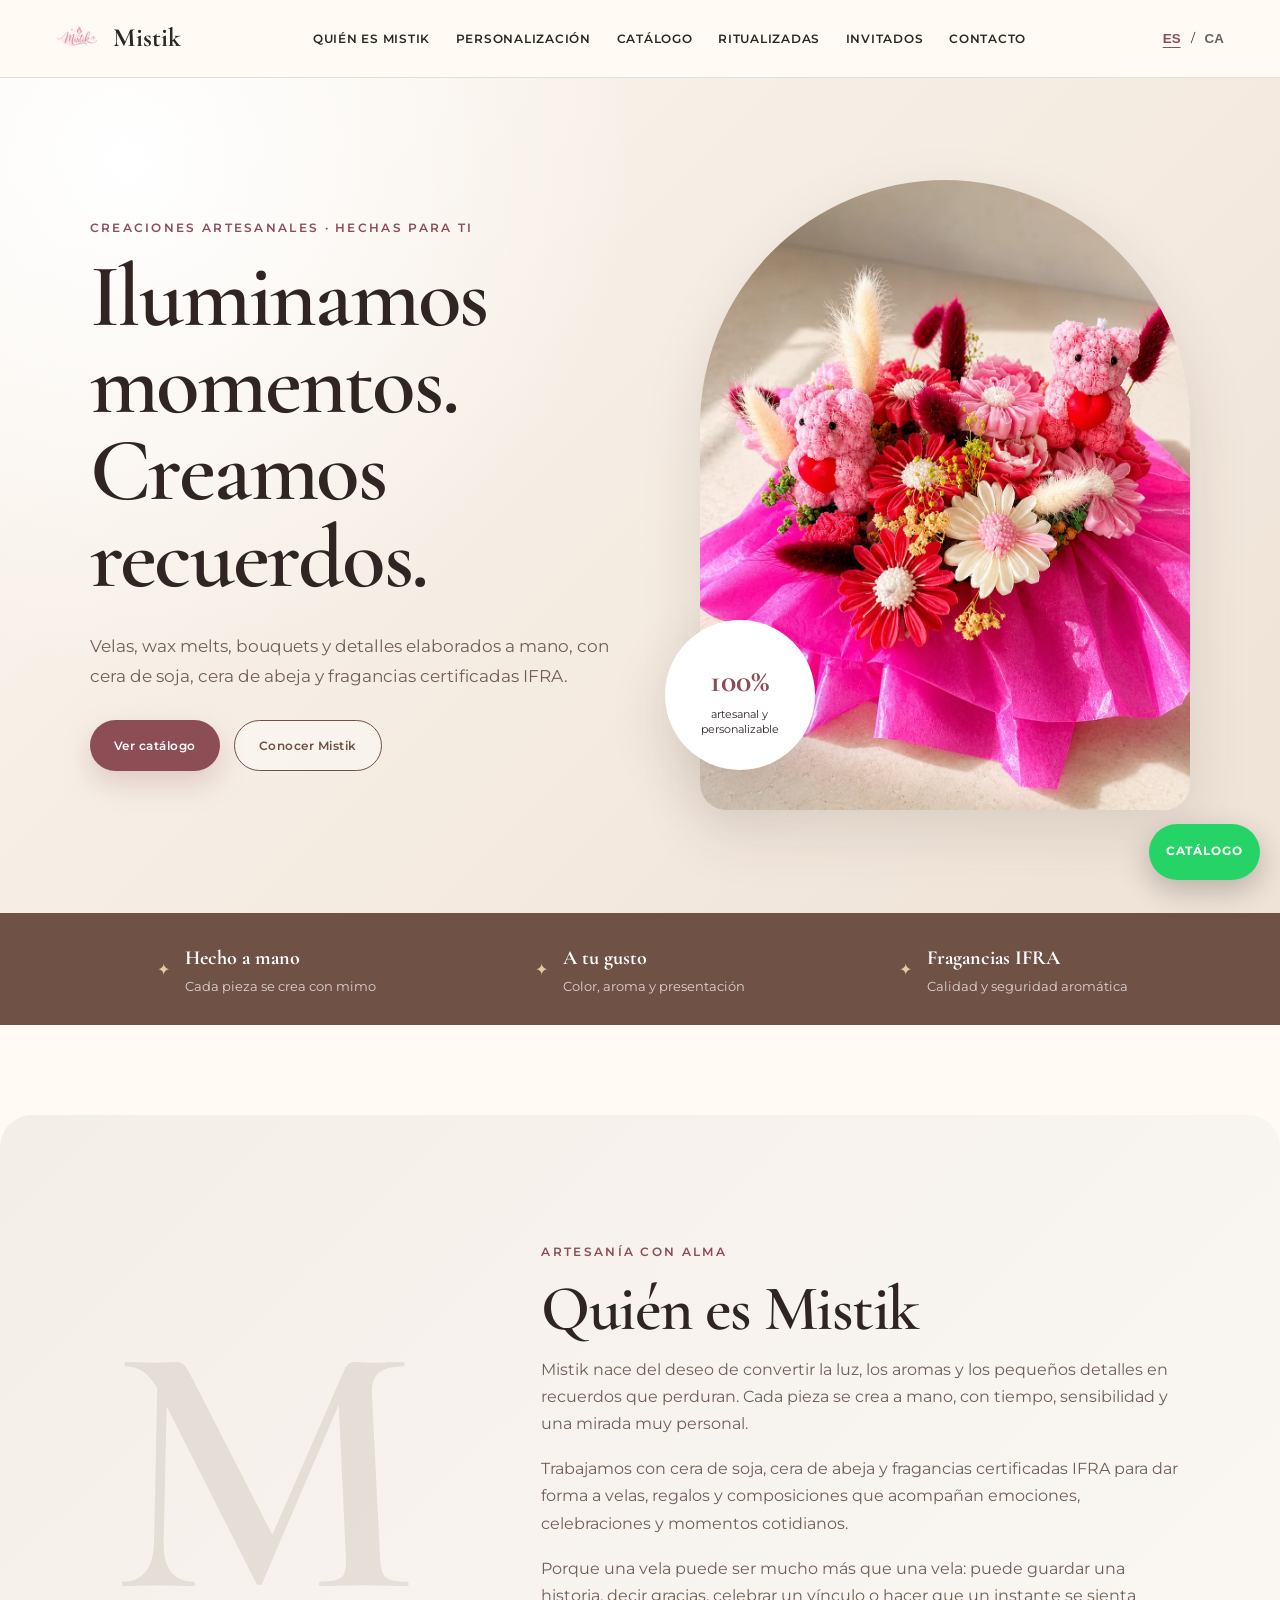
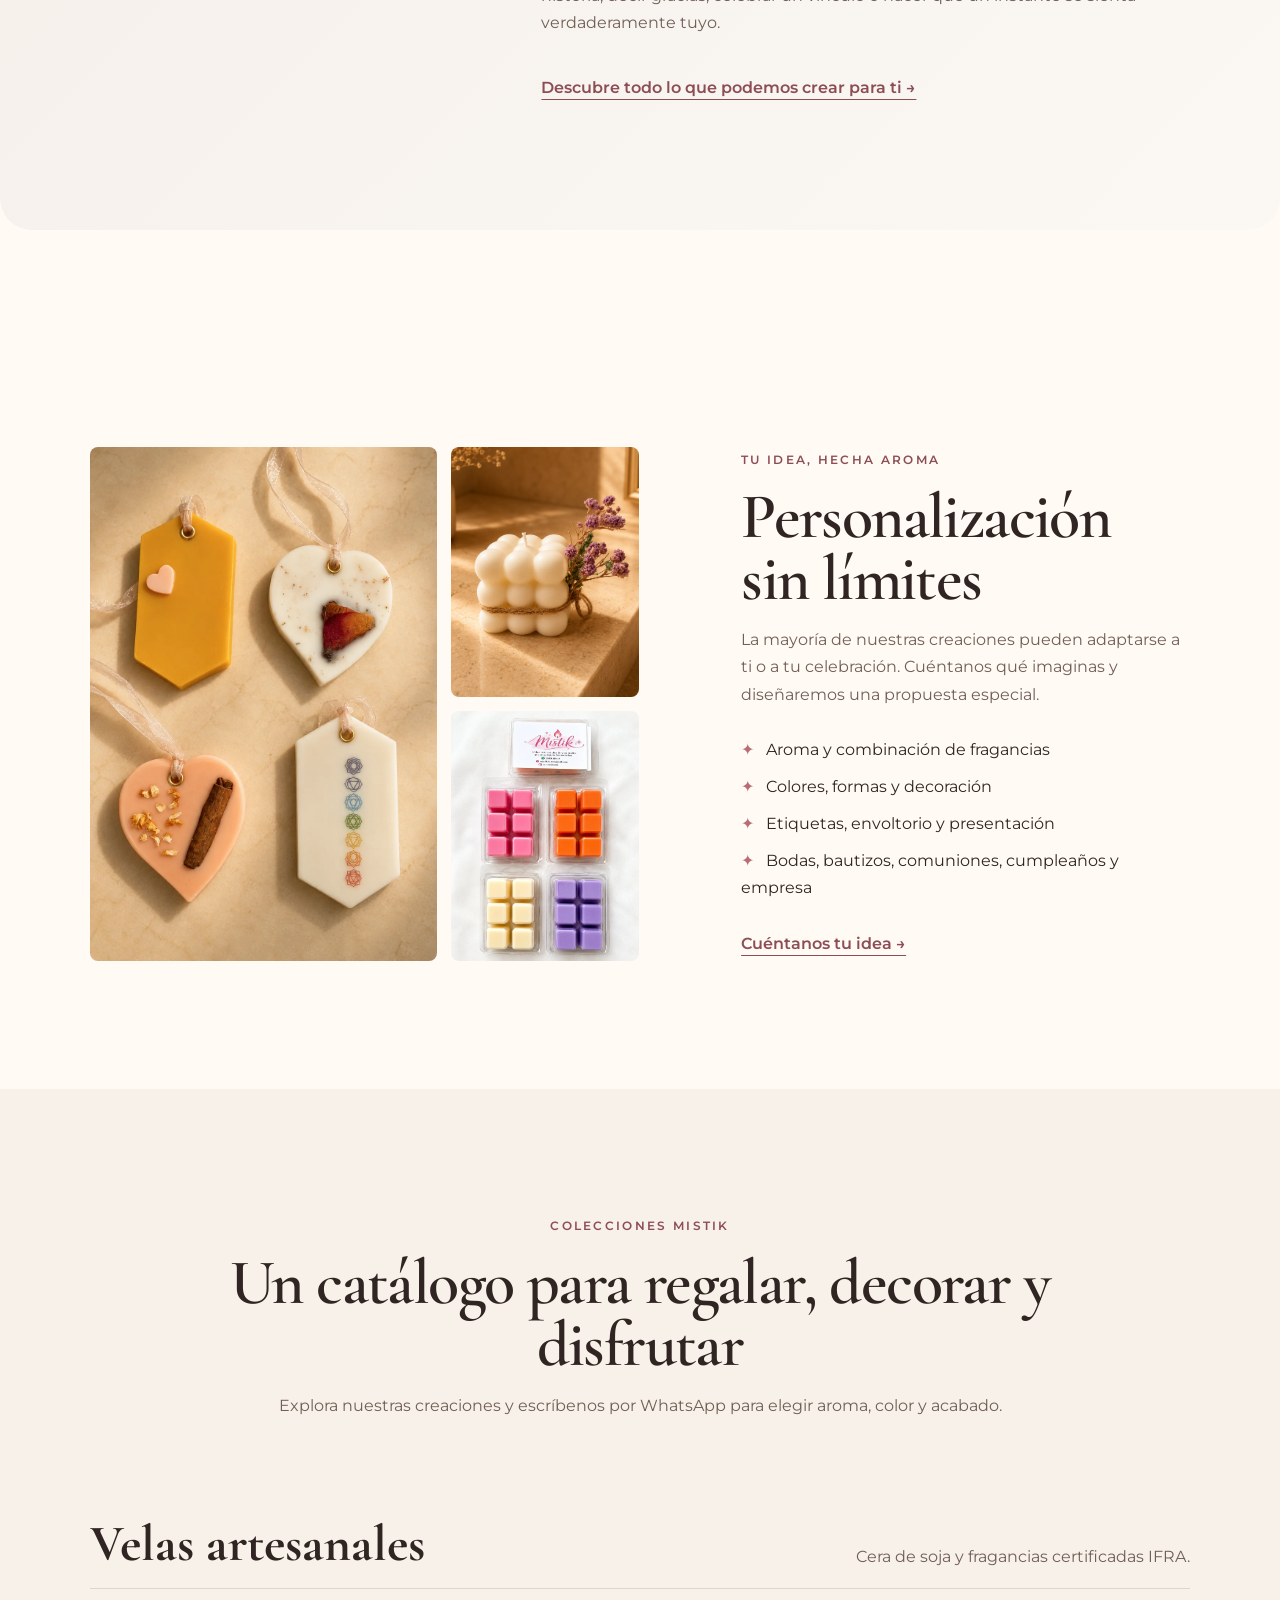
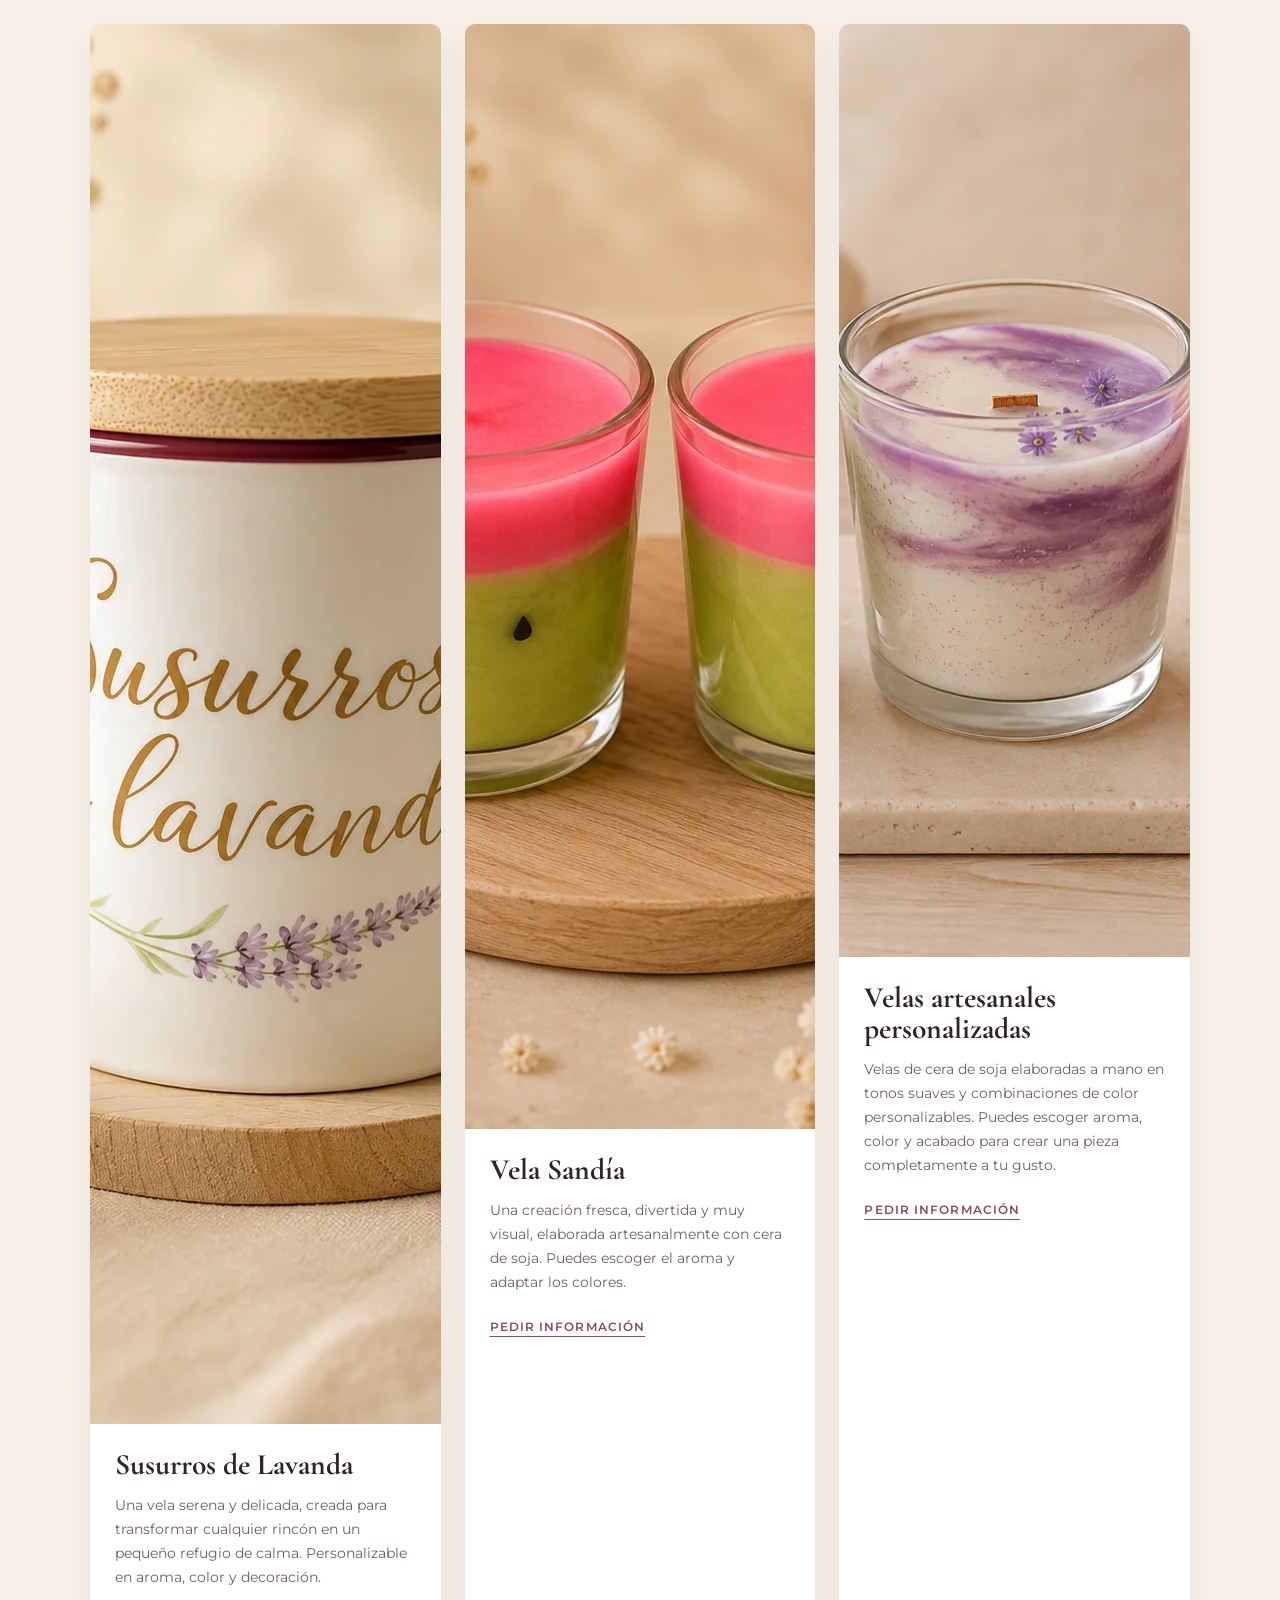
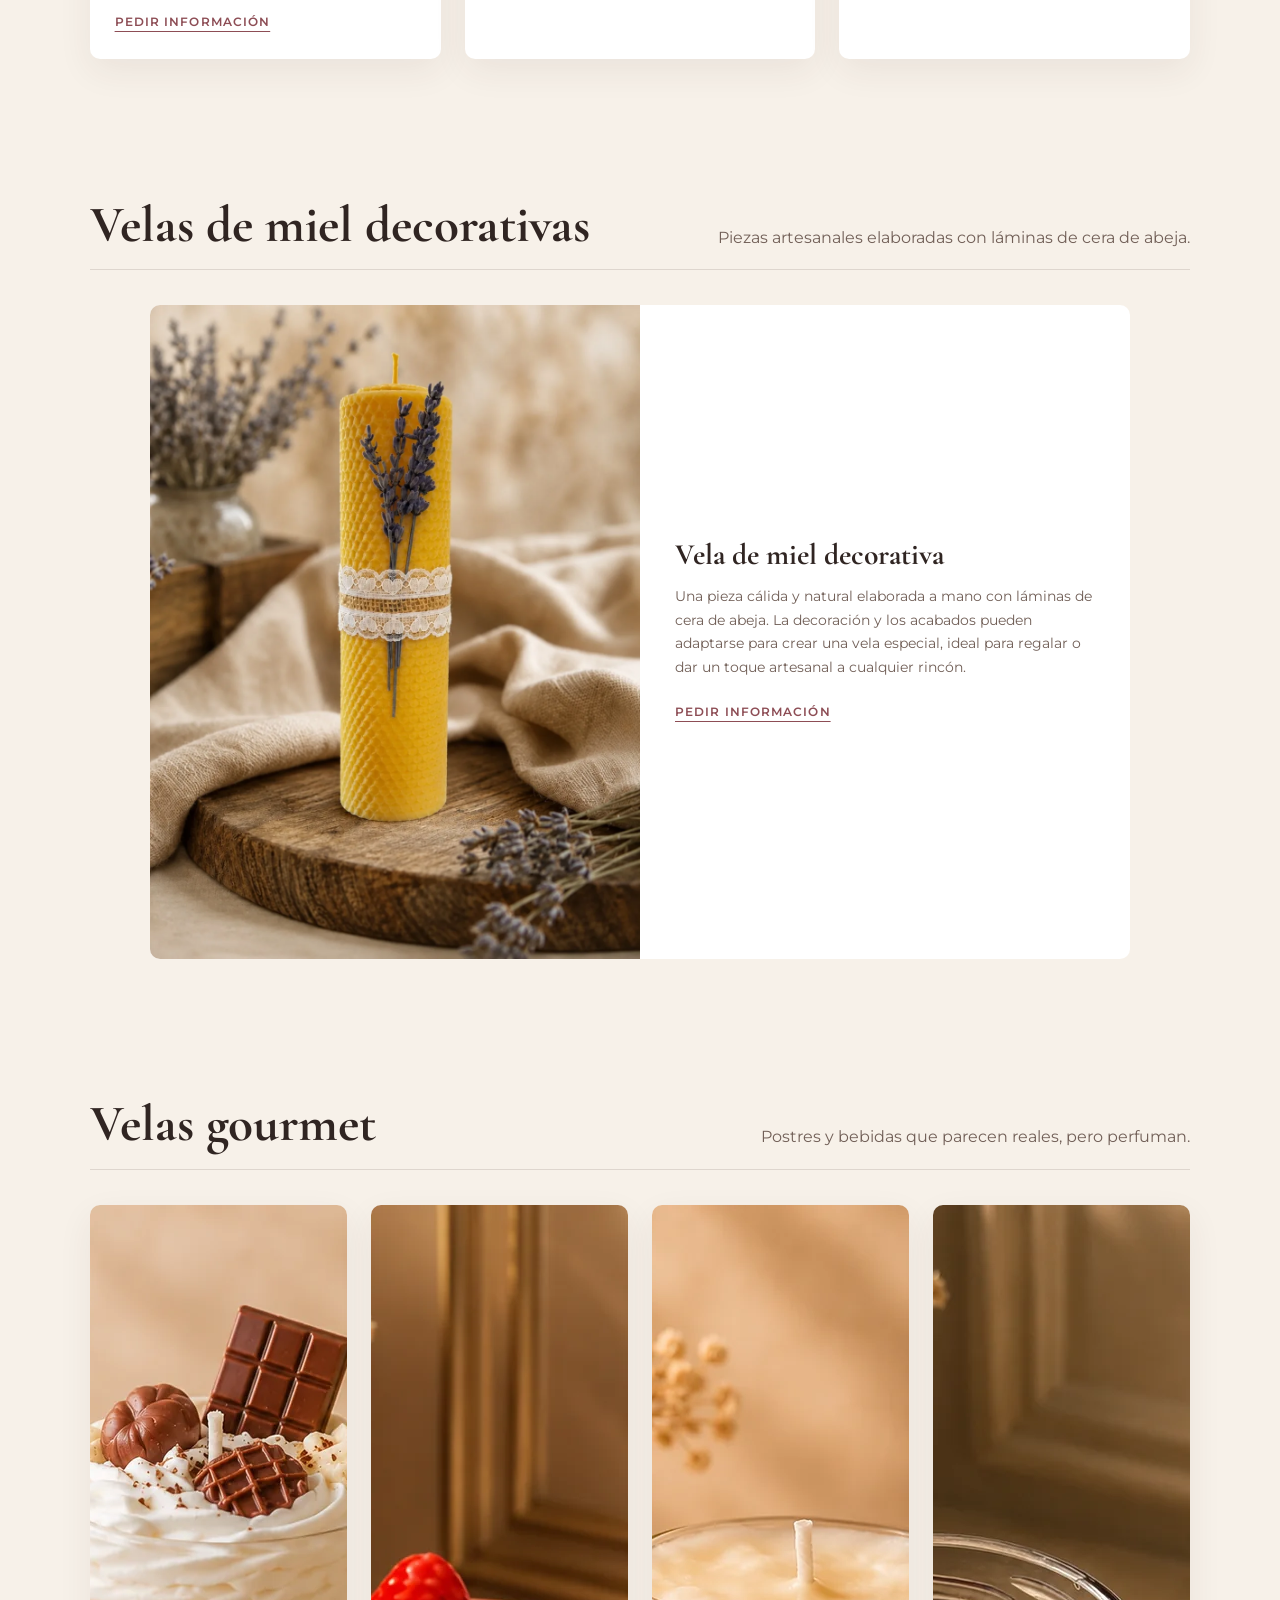
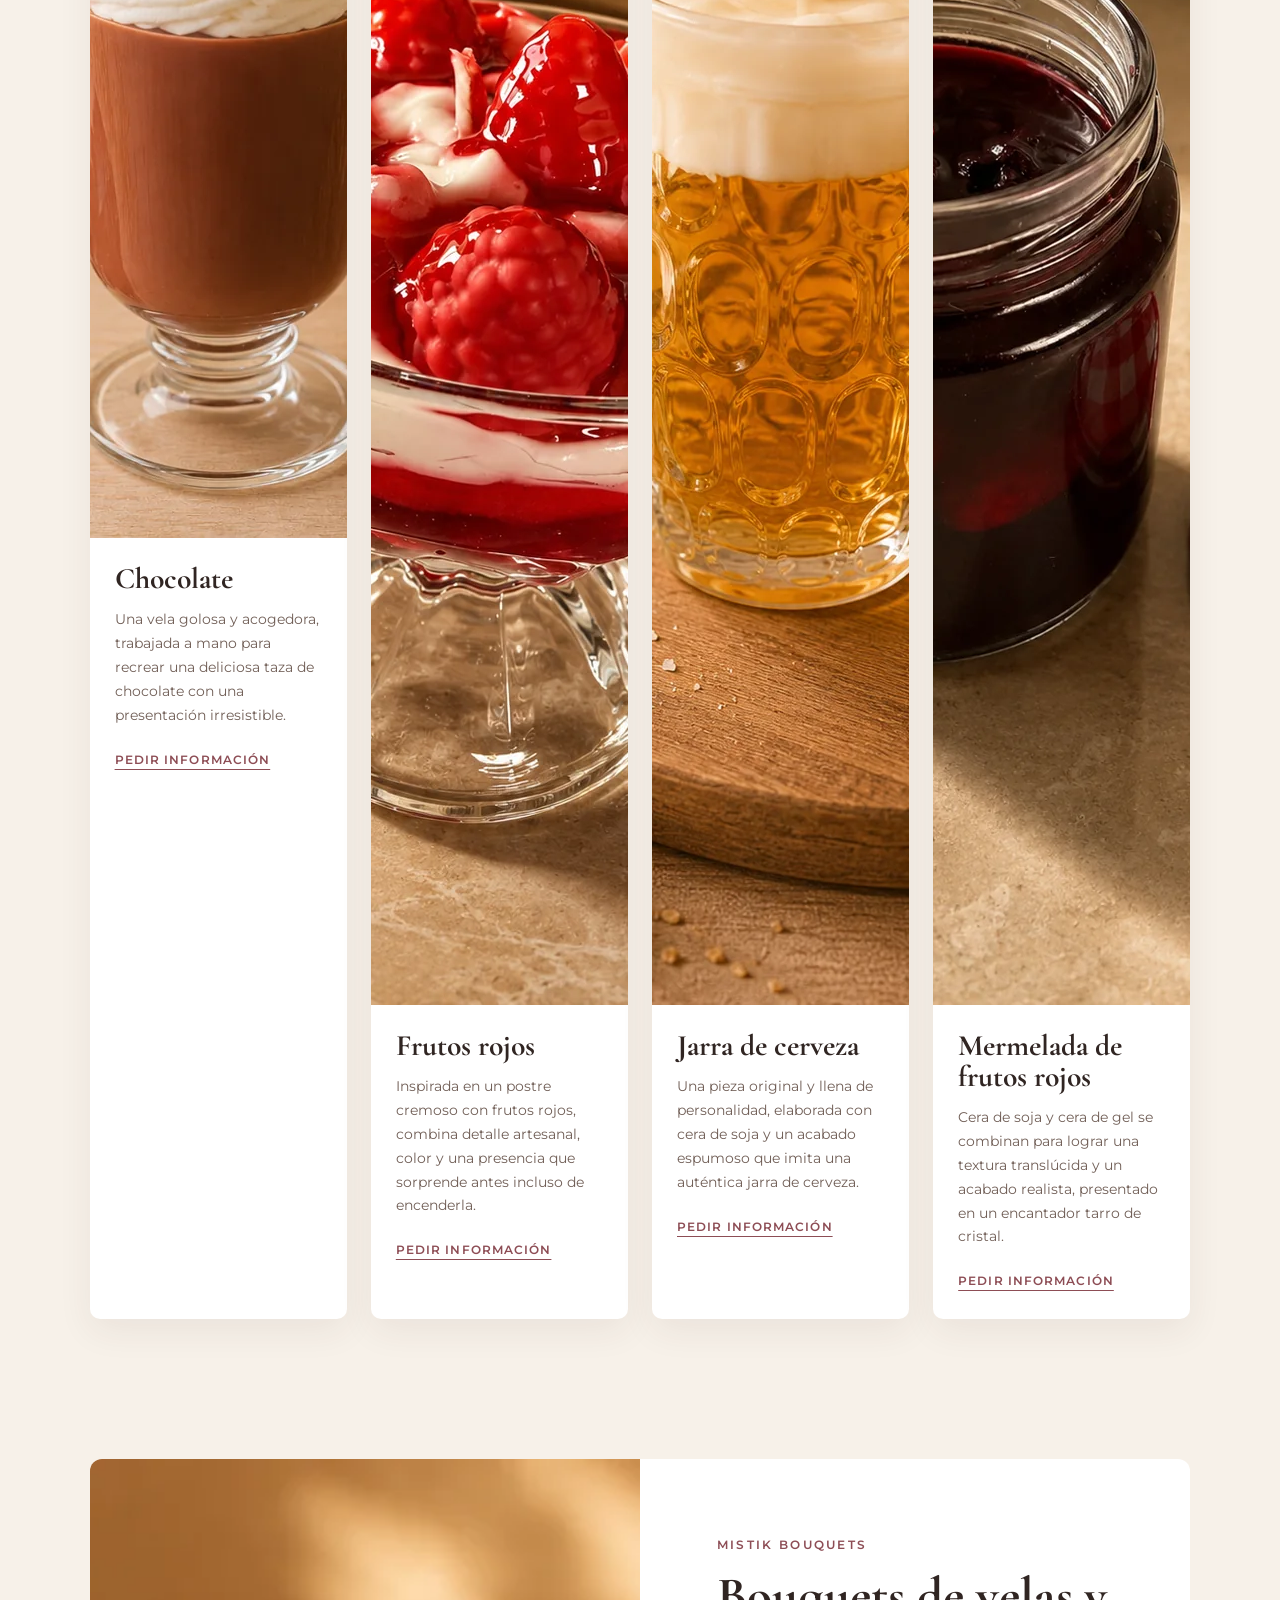
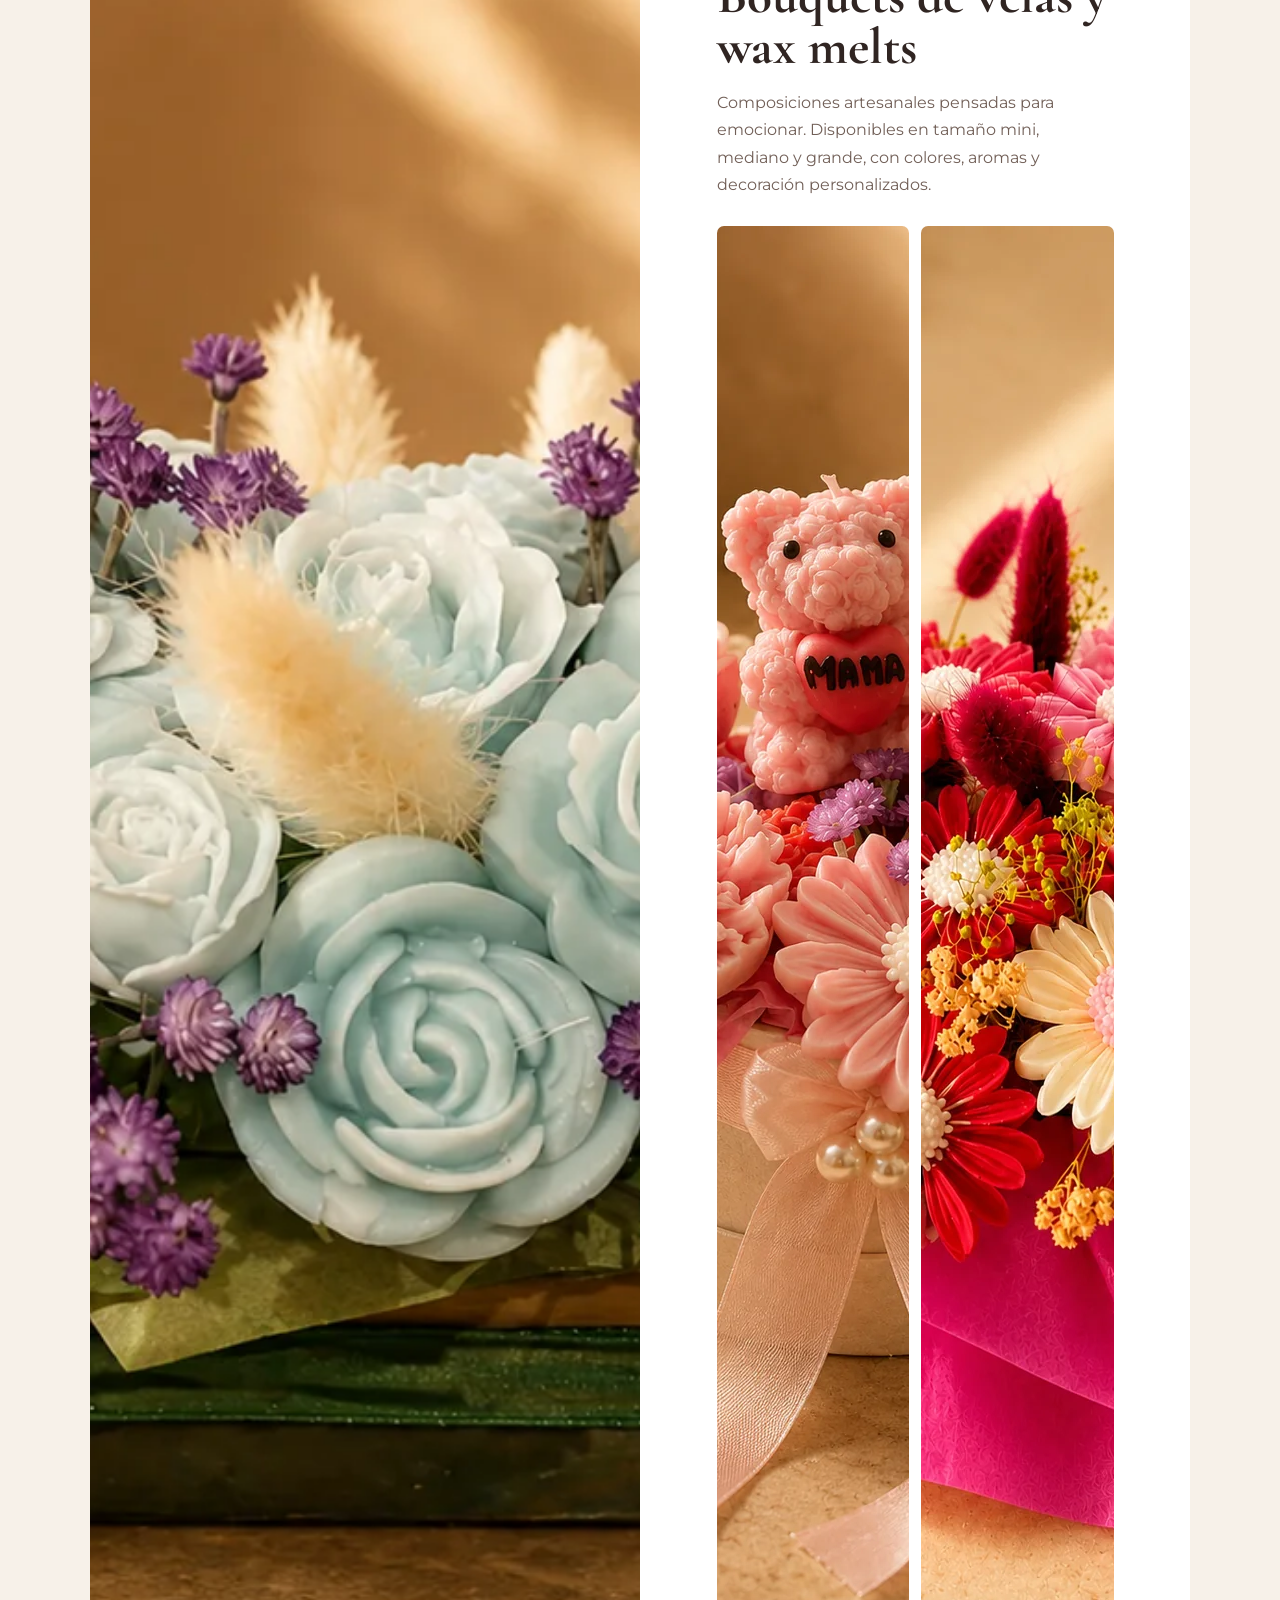
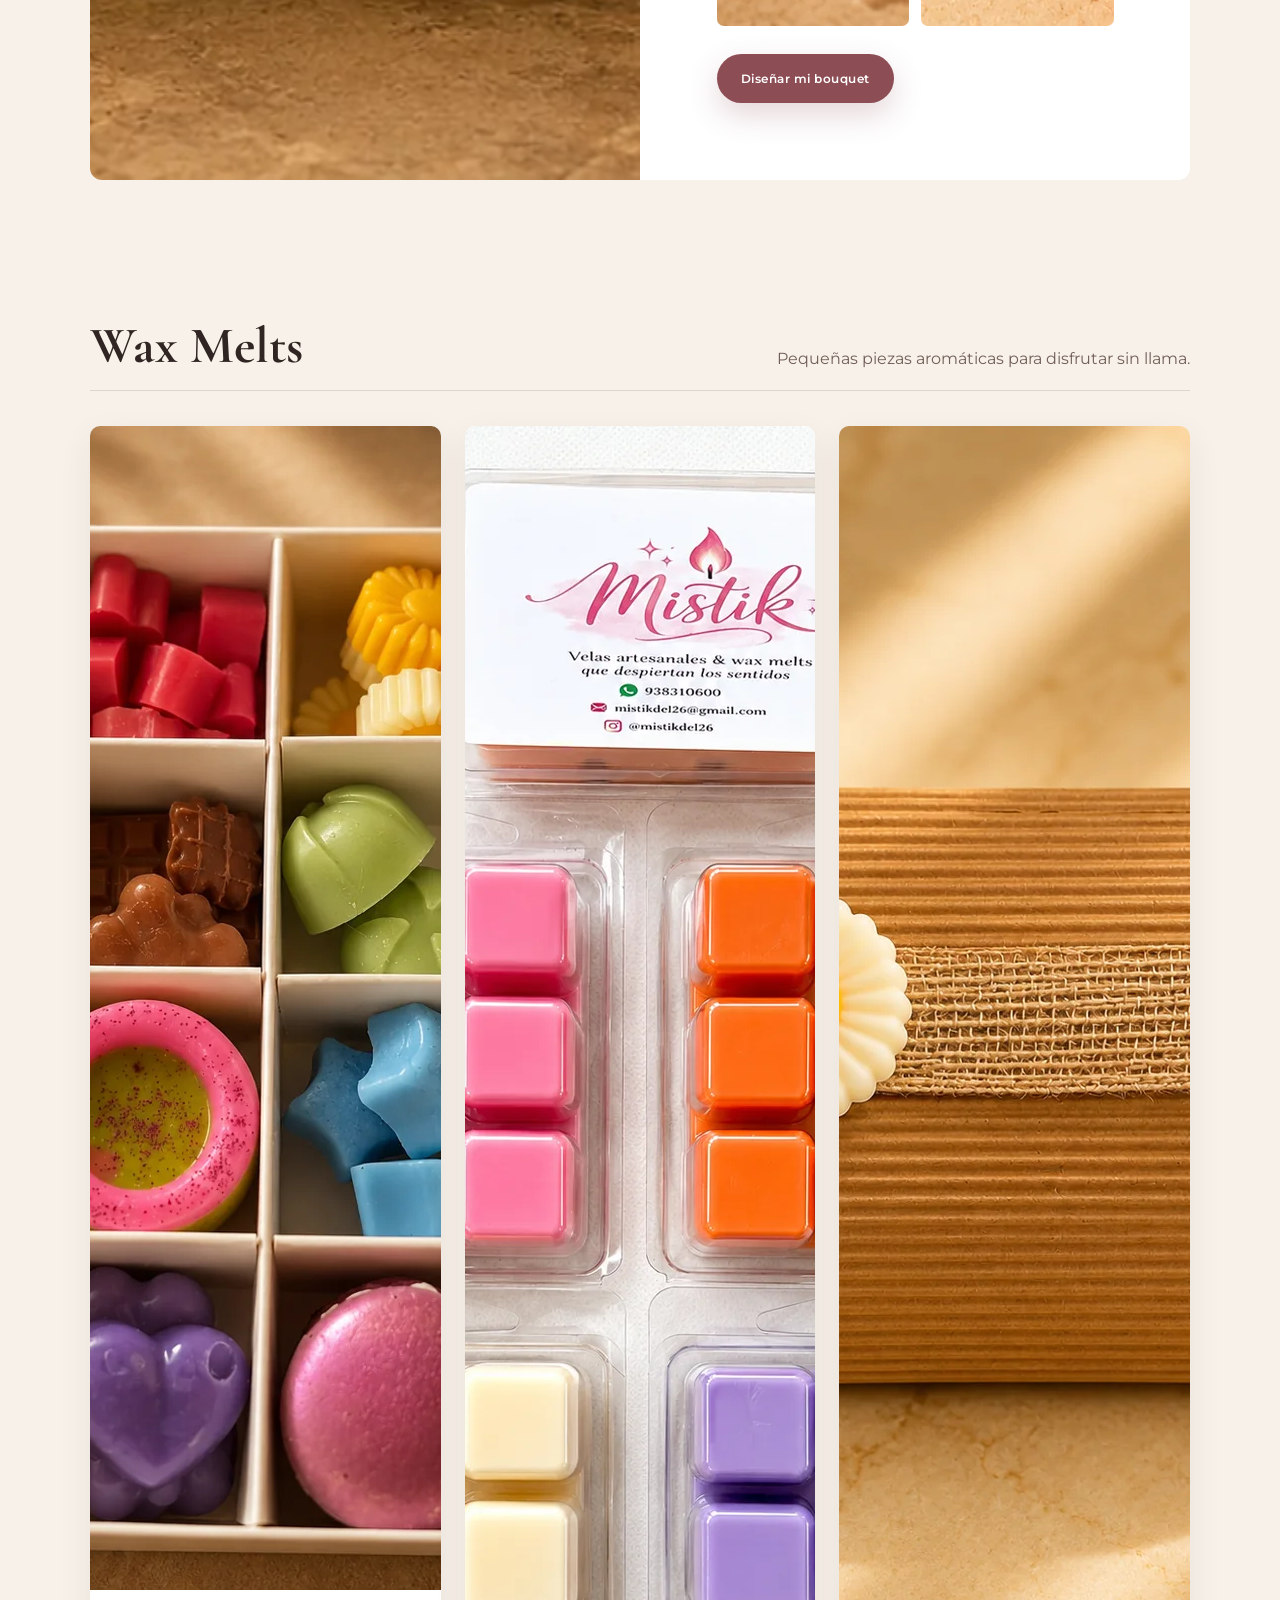
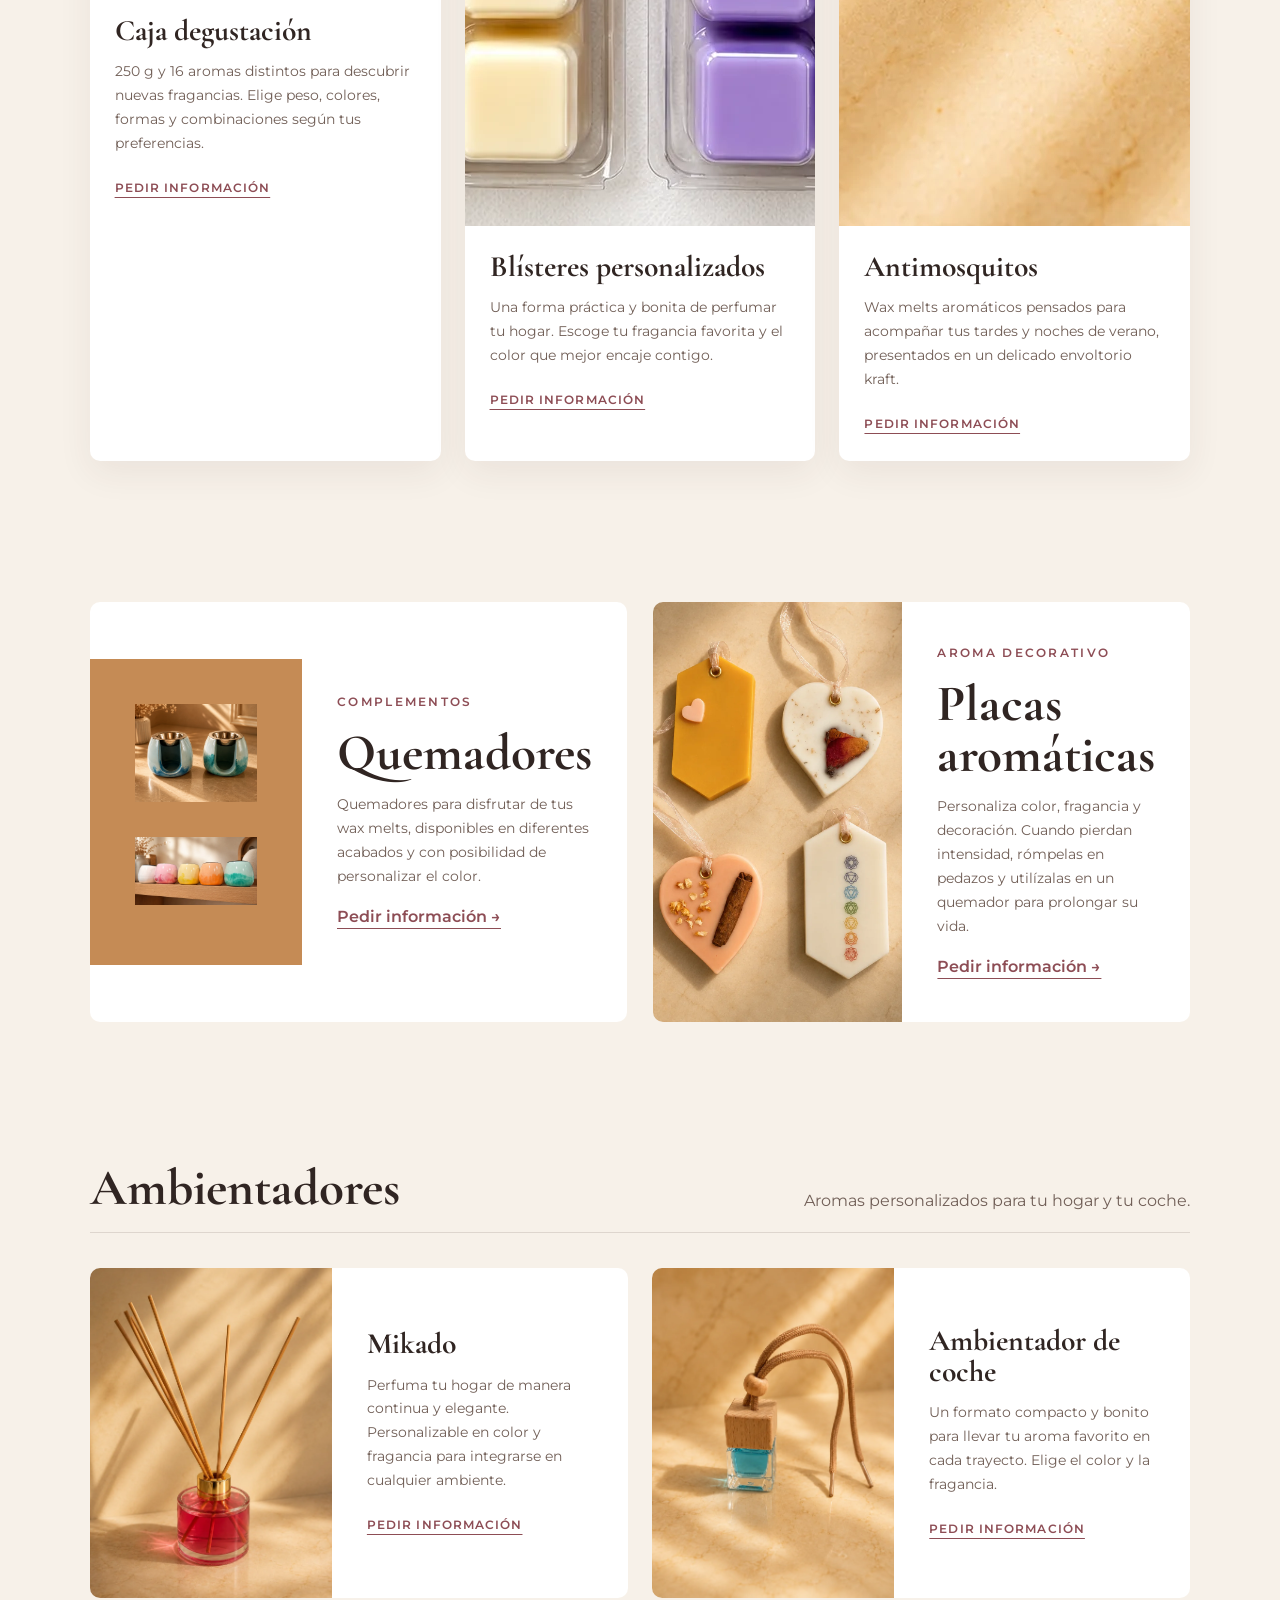
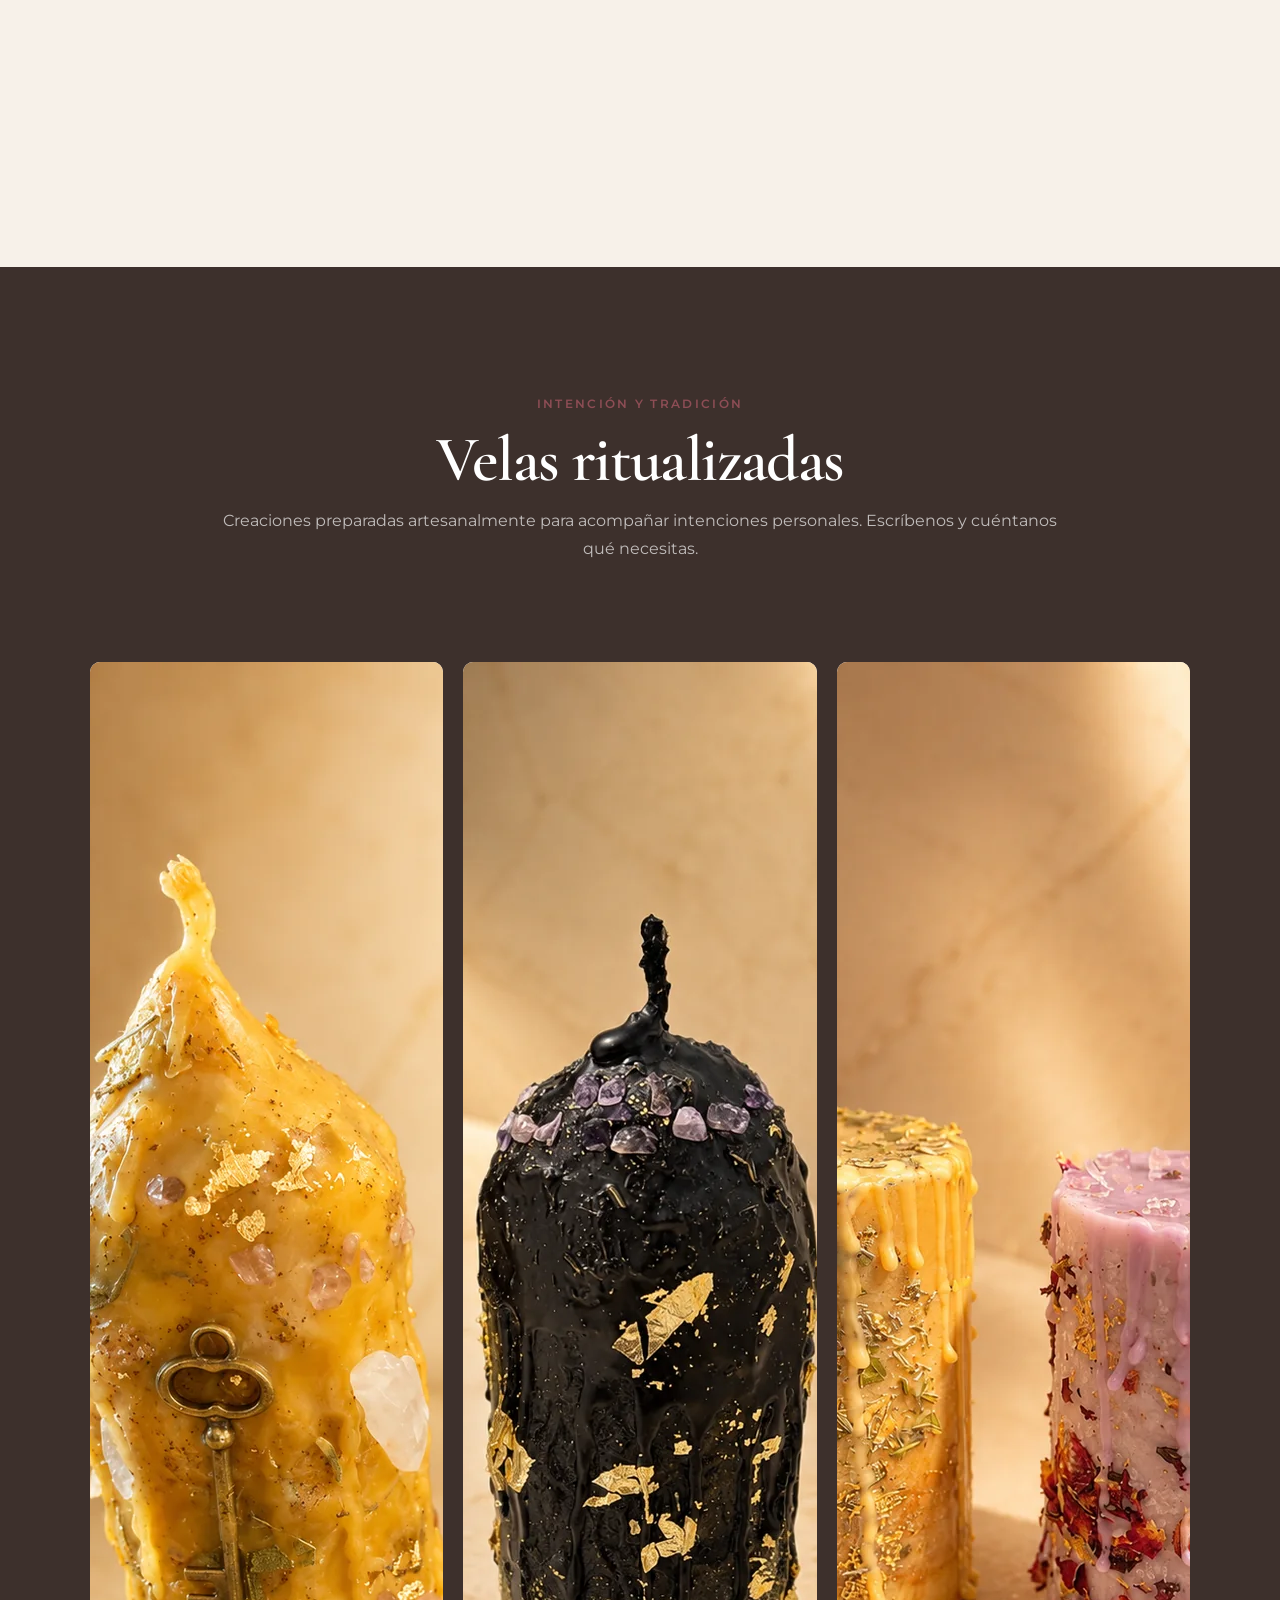
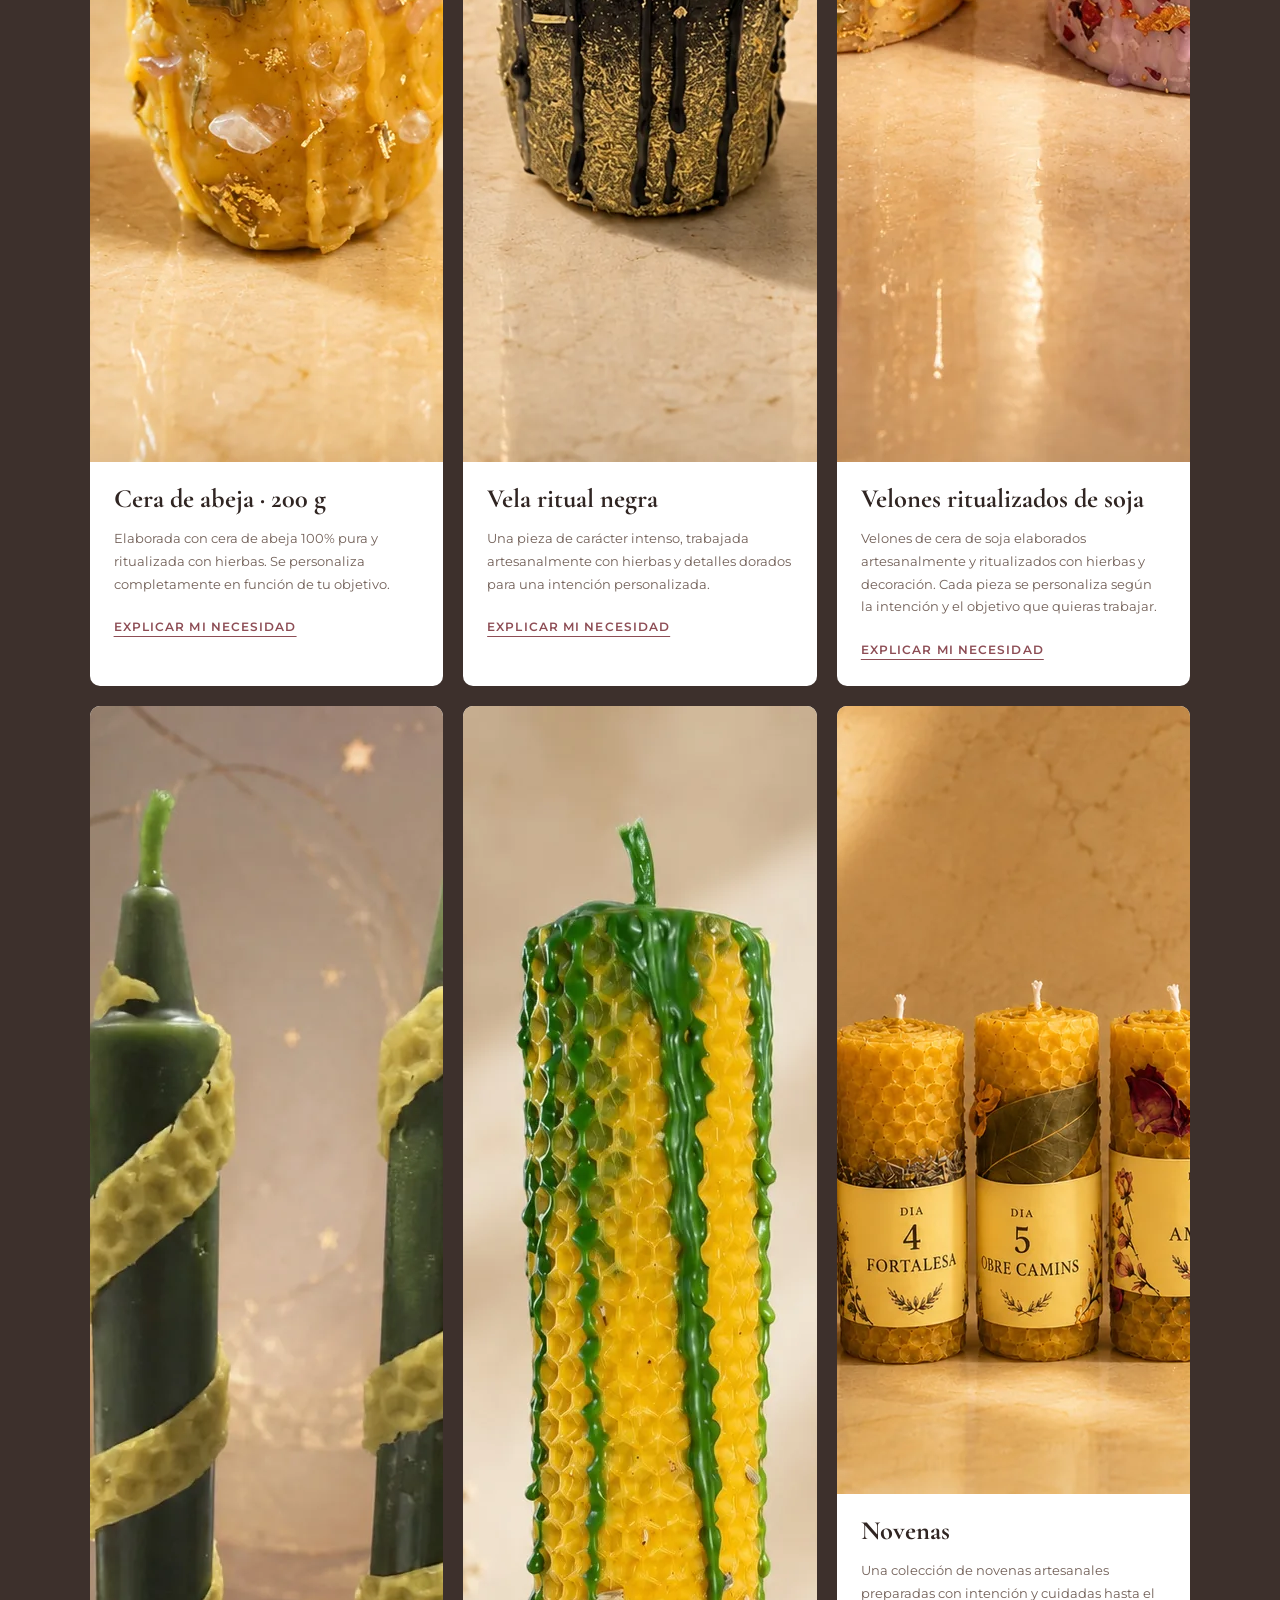
==== commit 6506175a: "Add files via upload" ====
--- a/index.html
+++ b/index.html
@@ -2,10 +2,20 @@
 <html lang="es">
 <head>
   <meta charset="utf-8">
+
+  <!-- Google tag (gtag.js) - Google Analytics 4 -->
+  <script async src="https://www.googletagmanager.com/gtag/js?id=G-PTX26TPCER"></script>
+  <script>
+    window.dataLayer = window.dataLayer || [];
+    function gtag(){dataLayer.push(arguments);}
+    gtag('js', new Date());
+    gtag('config', 'G-PTX26TPCER');
+  </script>
+
   <meta name="viewport" content="width=device-width, initial-scale=1">
 
   <title>Mistik | Velas artesanales, wax melts y regalos personalizados</title>
-  <meta name="description" content="Velas artesanales, wax melts, bouquets, ambientadores y detalles personalizados hechos a mano en Cataluña. Descubre el catálogo de Mistik.">
+  <meta name="description" content="Velas artesanales de soja y cera de abeja, wax melts, bouquets, ambientadores, velas ritualizadas y detalles personalizados hechos a mano en Cataluña. Descubre Mistik.">
   <meta name="robots" content="index, follow, max-image-preview:large">
   <meta name="author" content="Mistik">
   <meta name="theme-color" content="#6f5146">
@@ -15,7 +25,7 @@
   <meta property="og:site_name" content="Mistik">
   <meta property="og:locale" content="es_ES">
   <meta property="og:title" content="Mistik | Artesanía que ilumina momentos">
-  <meta property="og:description" content="Velas artesanales, wax melts, bouquets, ambientadores y detalles personalizados hechos a mano en Cataluña.">
+  <meta property="og:description" content="Velas artesanales de soja y cera de abeja, wax melts, bouquets, ambientadores, velas ritualizadas y detalles personalizados hechos a mano en Cataluña.">
   <meta property="og:url" content="https://mistikdel26.github.io/mistik/">
   <meta property="og:image" content="https://mistikdel26.github.io/mistik/images/bouquet-grande.webp">
   <meta property="og:image:alt" content="Bouquet artesanal de flores de cera creado por Mistik">
@@ -160,6 +170,13 @@
         </div>
       </div>
 
+      <div class="category-block" id="miel-decorativas">
+        <div class="category-heading"><h3 data-i18n="cat_bee_decor">Velas de miel decorativas</h3><p data-i18n="cat_bee_decor_text">Piezas artesanales elaboradas con láminas de cera de abeja.</p></div>
+        <div class="product-grid one-feature">
+          <article class="horizontal-card bee-decor-card reveal"><img src="images/vela-miel-decorativa.webp" alt="Vela decorativa artesanal elaborada con láminas de cera de abeja" loading="lazy" width="1086" height="1448"><div><h4 data-i18n="p_bee_decor_title">Vela de miel decorativa</h4><p data-i18n="p_bee_decor">Una pieza cálida y natural elaborada a mano con láminas de cera de abeja. La decoración y los acabados pueden adaptarse para crear una vela especial, ideal para regalar o dar un toque artesanal a cualquier rincón.</p><a class="product-cta whatsapp-product" href="https://wa.me/c/34938310080" target="_blank" rel="noopener" data-product-es="las velas de miel decorativas" data-product-ca="les espelmes de mel decoratives" data-i18n="ask_info">Pedir información</a></div></article>
+        </div>
+      </div>
+
       <div class="category-block" id="gourmet">
         <div class="category-heading"><h3 data-i18n="cat_gourmet">Velas gourmet</h3><p data-i18n="cat_gourmet_text">Postres y bebidas que parecen reales, pero perfuman.</p></div>
         <div class="product-grid four">
@@ -185,7 +202,7 @@
       </div>
 
       <div class="compact-grid">
-        <article class="feature-card reveal burners-card"><img class="burner-photo" src="images/quemadores.webp" alt="Dos quemadores de wax melts completos" loading="lazy" width="1399" height="1124"><div><p class="eyebrow" data-i18n="burners_eyebrow">Complementos</p><h3 data-i18n="burners_title">Quemadores</h3><p data-i18n="burners_text">Quemadores para disfrutar de tus wax melts, disponibles en diferentes acabados y con posibilidad de personalizar el color.</p><a class="text-link whatsapp-product" href="https://wa.me/c/34938310080" target="_blank" rel="noopener" data-product-es="los quemadores de wax melts" data-product-ca="els cremadors de wax melts" data-i18n="ask_info_arrow">Pedir información →</a></div></article>
+        <article class="feature-card reveal burners-card"><div class="burner-gallery"><img class="burner-photo" src="images/quemadores.webp" alt="Dos quemadores de wax melts completos" loading="lazy" width="1399" height="1124"><img class="burner-photo" src="images/quemador-nuevo.webp" alt="Quemadores artesanales para wax melts en varios colores" loading="lazy" width="1536" height="864"></div><div><p class="eyebrow" data-i18n="burners_eyebrow">Complementos</p><h3 data-i18n="burners_title">Quemadores</h3><p data-i18n="burners_text">Quemadores para disfrutar de tus wax melts, disponibles en diferentes acabados y con posibilidad de personalizar el color.</p><a class="text-link whatsapp-product" href="https://wa.me/c/34938310080" target="_blank" rel="noopener" data-product-es="los quemadores de wax melts" data-product-ca="els cremadors de wax melts" data-i18n="ask_info_arrow">Pedir información →</a></div></article>
         <article class="feature-card reveal"><img src="images/placas-aromaticas.webp" alt="Placas aromáticas para armarios" loading="lazy" width="1050" height="1400"><div><p class="eyebrow" data-i18n="plaques_eyebrow">Aroma decorativo</p><h3 data-i18n="plaques_title">Placas aromáticas</h3><p data-i18n="plaques_text">Personaliza color, fragancia y decoración. Cuando pierdan intensidad, rómpelas en pedazos y utilízalas en un quemador para prolongar su vida.</p><a class="text-link whatsapp-product" href="https://wa.me/c/34938310080" target="_blank" rel="noopener" data-product-es="las placas aromáticas" data-product-ca="les plaques aromàtiques" data-i18n="ask_info_arrow">Pedir información →</a></div></article>
       </div>
 
@@ -200,10 +217,12 @@
 
     <section id="ritualizadas" class="section ritual-section">
       <div class="section-heading light reveal"><p class="eyebrow" data-i18n="ritual_eyebrow">Intención y tradición</p><h2 data-i18n="ritual_title">Velas ritualizadas</h2><p data-i18n="ritual_text">Creaciones preparadas artesanalmente para acompañar intenciones personales. Escríbenos y cuéntanos qué necesitas.</p></div>
-      <div class="ritual-grid">
+      <div class="ritual-grid ritual-grid-six">
         <article class="ritual-card reveal"><img src="images/vela-ritual-abeja.webp" alt="Vela ritualizada de cera de abeja" loading="lazy" width="932" height="1400"><div><h3 data-i18n="r_bee_title">Cera de abeja · 200 g</h3><p data-i18n="r_bee">Elaborada con cera de abeja 100% pura y ritualizada con hierbas. Se personaliza completamente en función de tu objetivo.</p><a class="product-cta whatsapp-product" href="https://wa.me/c/34938310080" target="_blank" rel="noopener" data-product-es="la vela ritualizada de cera de abeja" data-product-ca="l'espelma ritualitzada de cera d'abella" data-i18n="explain_need">Explicar mi necesidad</a></div></article>
         <article class="ritual-card reveal"><img src="images/vela-ritual-negra.webp" alt="Vela ritual negra" loading="lazy" width="1050" height="1400"><div><h3 data-i18n="r_black_title">Vela ritual negra</h3><p data-i18n="r_black">Una pieza de carácter intenso, trabajada artesanalmente con hierbas y detalles dorados para una intención personalizada.</p><a class="product-cta whatsapp-product" href="https://wa.me/c/34938310080" target="_blank" rel="noopener" data-product-es="la vela ritual negra" data-product-ca="l'espelma ritual negra" data-i18n="explain_need">Explicar mi necesidad</a></div></article>
         <article class="ritual-card reveal"><img src="images/velas-artesanales.webp" alt="Velones ritualizados de cera de soja decorados con hierbas" loading="lazy" width="932" height="1400"><div><h3 data-i18n="r_soy_title">Velones ritualizados de soja</h3><p data-i18n="r_soy">Velones de cera de soja elaborados artesanalmente y ritualizados con hierbas y decoración. Cada pieza se personaliza según la intención y el objetivo que quieras trabajar.</p><a class="product-cta whatsapp-product" href="https://wa.me/c/34938310080" target="_blank" rel="noopener" data-product-es="los velones ritualizados de cera de soja" data-product-ca="els ciris ritualitzats de cera de soja" data-i18n="explain_need">Explicar mi necesidad</a></div></article>
+        <article class="ritual-card reveal"><img src="images/vela-miel-ritual-espiral.webp" alt="Vela de miel ritualizada con hierbas y detalle en espiral" loading="lazy" width="1206" height="1476"><div><h3 data-i18n="r_honey_spiral_title">Vela de miel ritualizada · Espiral</h3><p data-i18n="r_honey_spiral">Elaborada artesanalmente con láminas de cera de abeja, hierbas y detalles simbólicos. Se prepara de forma personalizada según la intención que quieras acompañar.</p><a class="product-cta whatsapp-product" href="https://wa.me/c/34938310080" target="_blank" rel="noopener" data-product-es="la vela de miel ritualizada en espiral" data-product-ca="l'espelma de mel ritualitzada en espiral" data-i18n="explain_need">Explicar mi necesidad</a></div></article>
+        <article class="ritual-card reveal"><img src="images/vela-miel-ritual-lamina.webp" alt="Vela de miel ritualizada de cera de abeja decorada con hierbas" loading="lazy" width="1122" height="1402"><div><h3 data-i18n="r_honey_sheet_title">Vela de miel ritualizada · Lámina</h3><p data-i18n="r_honey_sheet">Una vela de cera de abeja trabajada a mano y decorada con hierbas y elementos naturales. Cada pieza se adapta a la intención y al acabado que quieras.</p><a class="product-cta whatsapp-product" href="https://wa.me/c/34938310080" target="_blank" rel="noopener" data-product-es="la vela de miel ritualizada en lámina" data-product-ca="l'espelma de mel ritualitzada en làmina" data-i18n="explain_need">Explicar mi necesidad</a></div></article>
         <article class="ritual-card reveal"><img src="images/novenas.webp" alt="Novenas ritualizadas Mistik" loading="lazy" width="1400" height="788"><div><h3 data-i18n="r_novena_title">Novenas</h3><p data-i18n="r_novena">Una colección de novenas artesanales preparadas con intención y cuidadas hasta el último detalle.</p><a class="product-cta whatsapp-product" href="https://wa.me/c/34938310080" target="_blank" rel="noopener" data-product-es="las novenas ritualizadas" data-product-ca="les novenes ritualitzades" data-i18n="explain_need">Explicar mi necesidad</a></div></article>
       </div>
       <p class="ritual-note" data-i18n="ritual_note">Las velas ritualizadas son creaciones simbólicas y no sustituyen atención médica, psicológica, legal ni profesional.</p>
--- a/styles.css
+++ b/styles.css
@@ -13,3 +13,47 @@
 .closing-socials{display:flex;justify-content:center;gap:14px;flex-wrap:wrap;margin-top:38px}.closing-socials a{border:1px solid rgba(111,81,70,.24);border-radius:999px;padding:13px 20px;text-decoration:none;color:inherit}.closing-socials span{opacity:.68;margin-left:6px}
 .floating-whatsapp{width:auto;min-width:78px;padding:0 17px;border-radius:999px;font-size:.72rem;letter-spacing:.08em;text-transform:uppercase}
 @media(max-width:760px){.about-section{grid-template-columns:1fr;padding-top:50px}.about-mark{font-size:10rem}.closing-socials{flex-direction:column;align-items:center}}
+
+/* Release 3.2.1 — correcció d'imatges en dispositius mòbils */
+@media (max-width: 760px) {
+  .hero-image > img,
+  .custom-gallery img,
+  .custom-gallery .large,
+  .product-card img,
+  .split-image img,
+  .mini-gallery img,
+  .feature-card img,
+  .feature-card .burner-photo,
+  .horizontal-card img,
+  .ritual-card img,
+  .event-main img,
+  .event-small img,
+  .aromas-card img {
+    width: 100%;
+    height: auto;
+    min-height: 0;
+    max-height: none;
+    aspect-ratio: auto;
+    object-fit: contain;
+    object-position: center;
+  }
+
+  .custom-gallery {
+    grid-template-columns: 1fr;
+    grid-template-rows: auto;
+  }
+
+  .custom-gallery .large {
+    grid-row: auto;
+  }
+
+  .event-main,
+  .event-small article {
+    min-height: 0;
+  }
+}
+
+/* Mistik v3.4 · noves fotografies i col·lecció de cera d'abella */
+.product-grid.one-feature{grid-template-columns:minmax(0,1fr);max-width:980px;margin:0 auto}.bee-decor-card{grid-template-columns:1fr 1fr}.bee-decor-card img{min-height:520px}.burner-gallery{display:grid;grid-template-rows:1fr 1fr;min-width:0;background:#c58b55}.feature-card .burner-gallery img{width:100%;height:100%;min-height:0;object-fit:contain;object-position:center;padding:10px;background:#c58b55}.ritual-grid-six{grid-template-columns:repeat(3,1fr)}
+@media(max-width:1050px){.ritual-grid-six{grid-template-columns:repeat(2,1fr)}}
+@media(max-width:760px){.bee-decor-card{grid-template-columns:1fr}.bee-decor-card img{min-height:420px}.burner-gallery{grid-template-rows:none;grid-template-columns:1fr}.feature-card .burner-gallery img{height:300px}.ritual-grid-six{grid-template-columns:1fr}}
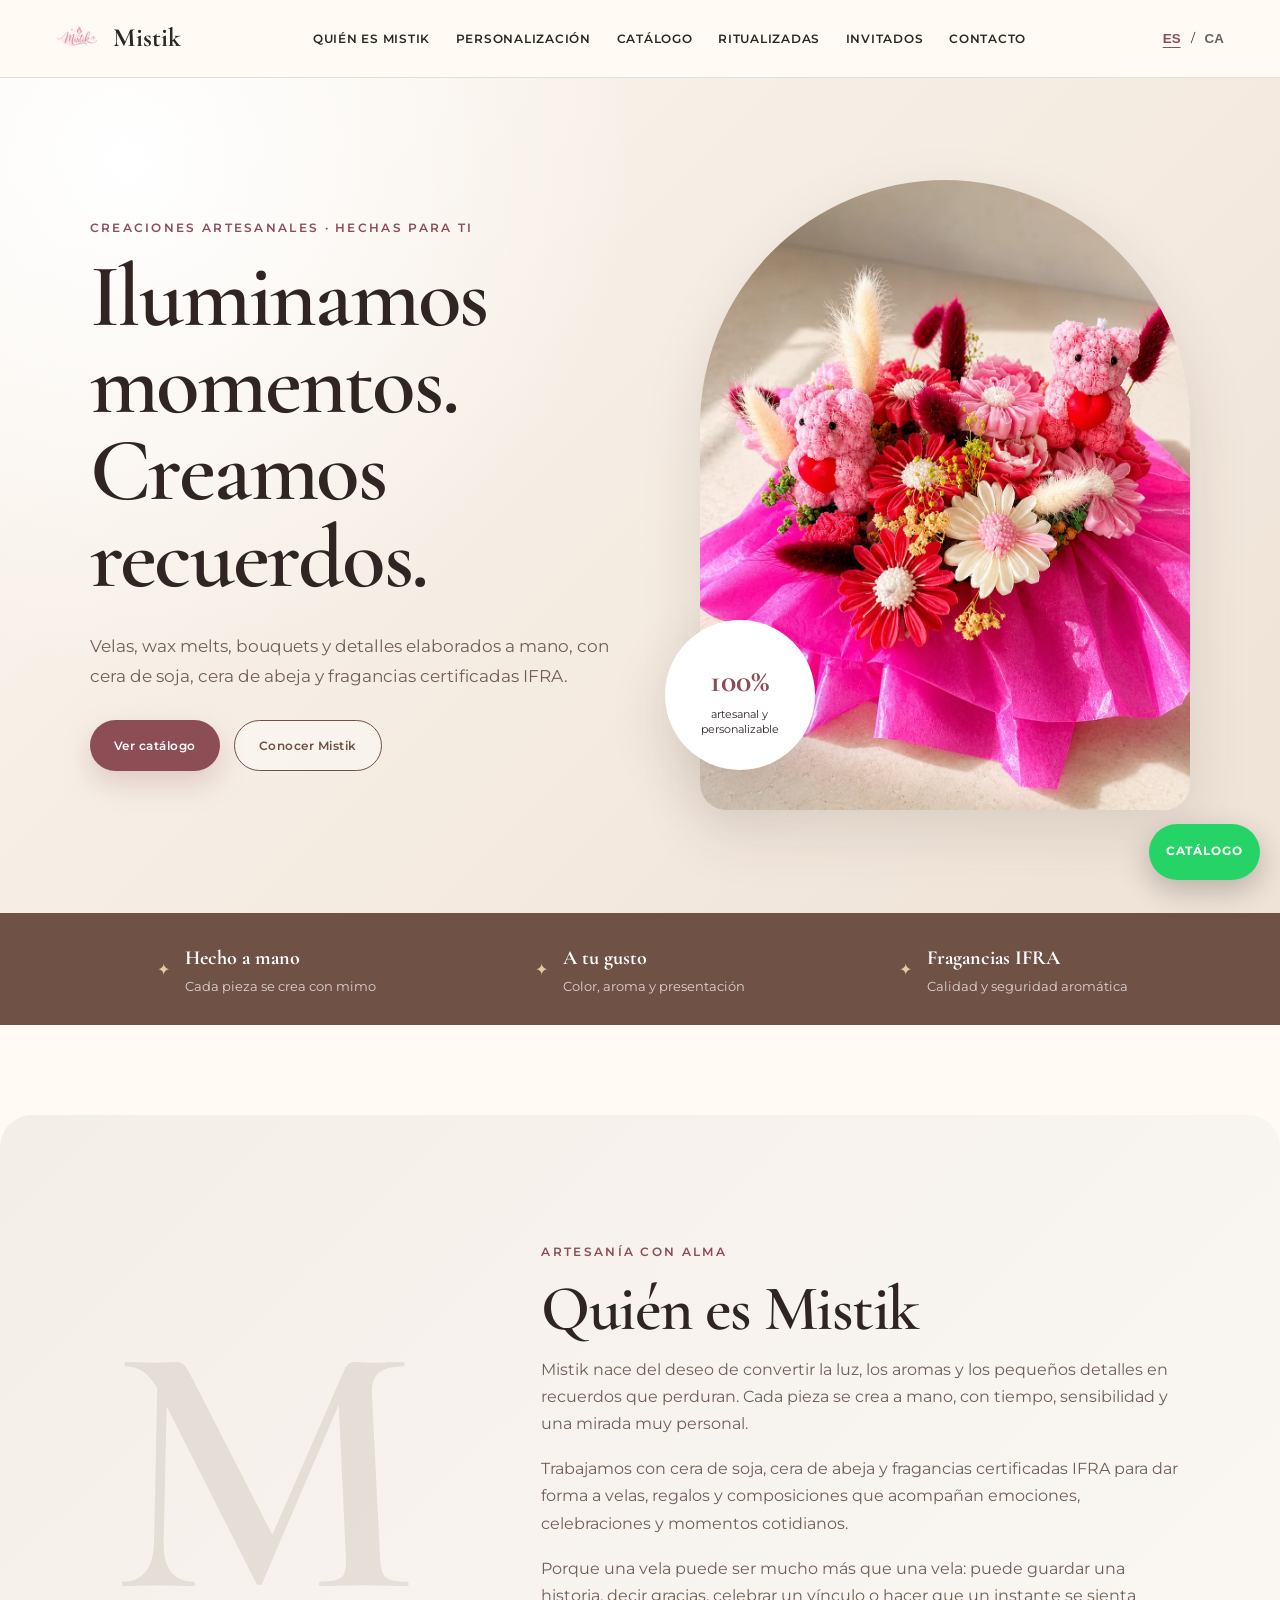
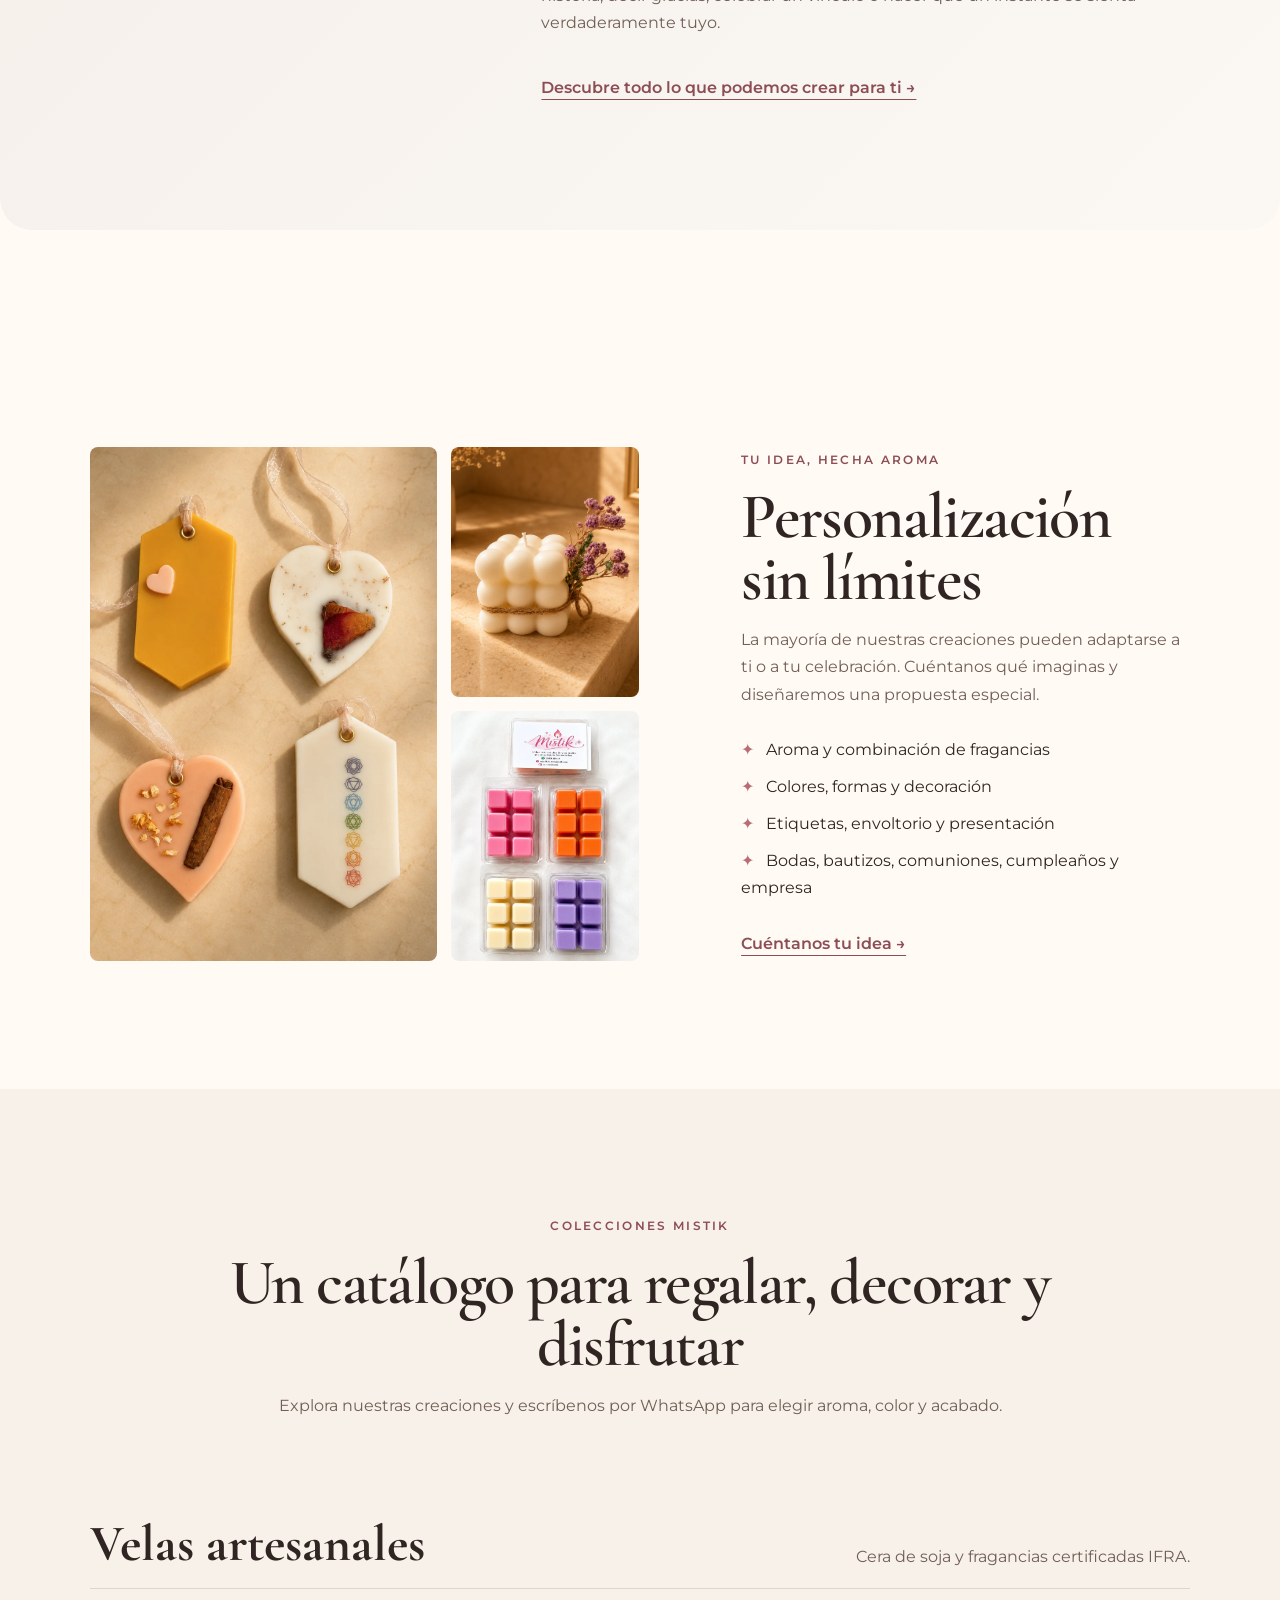
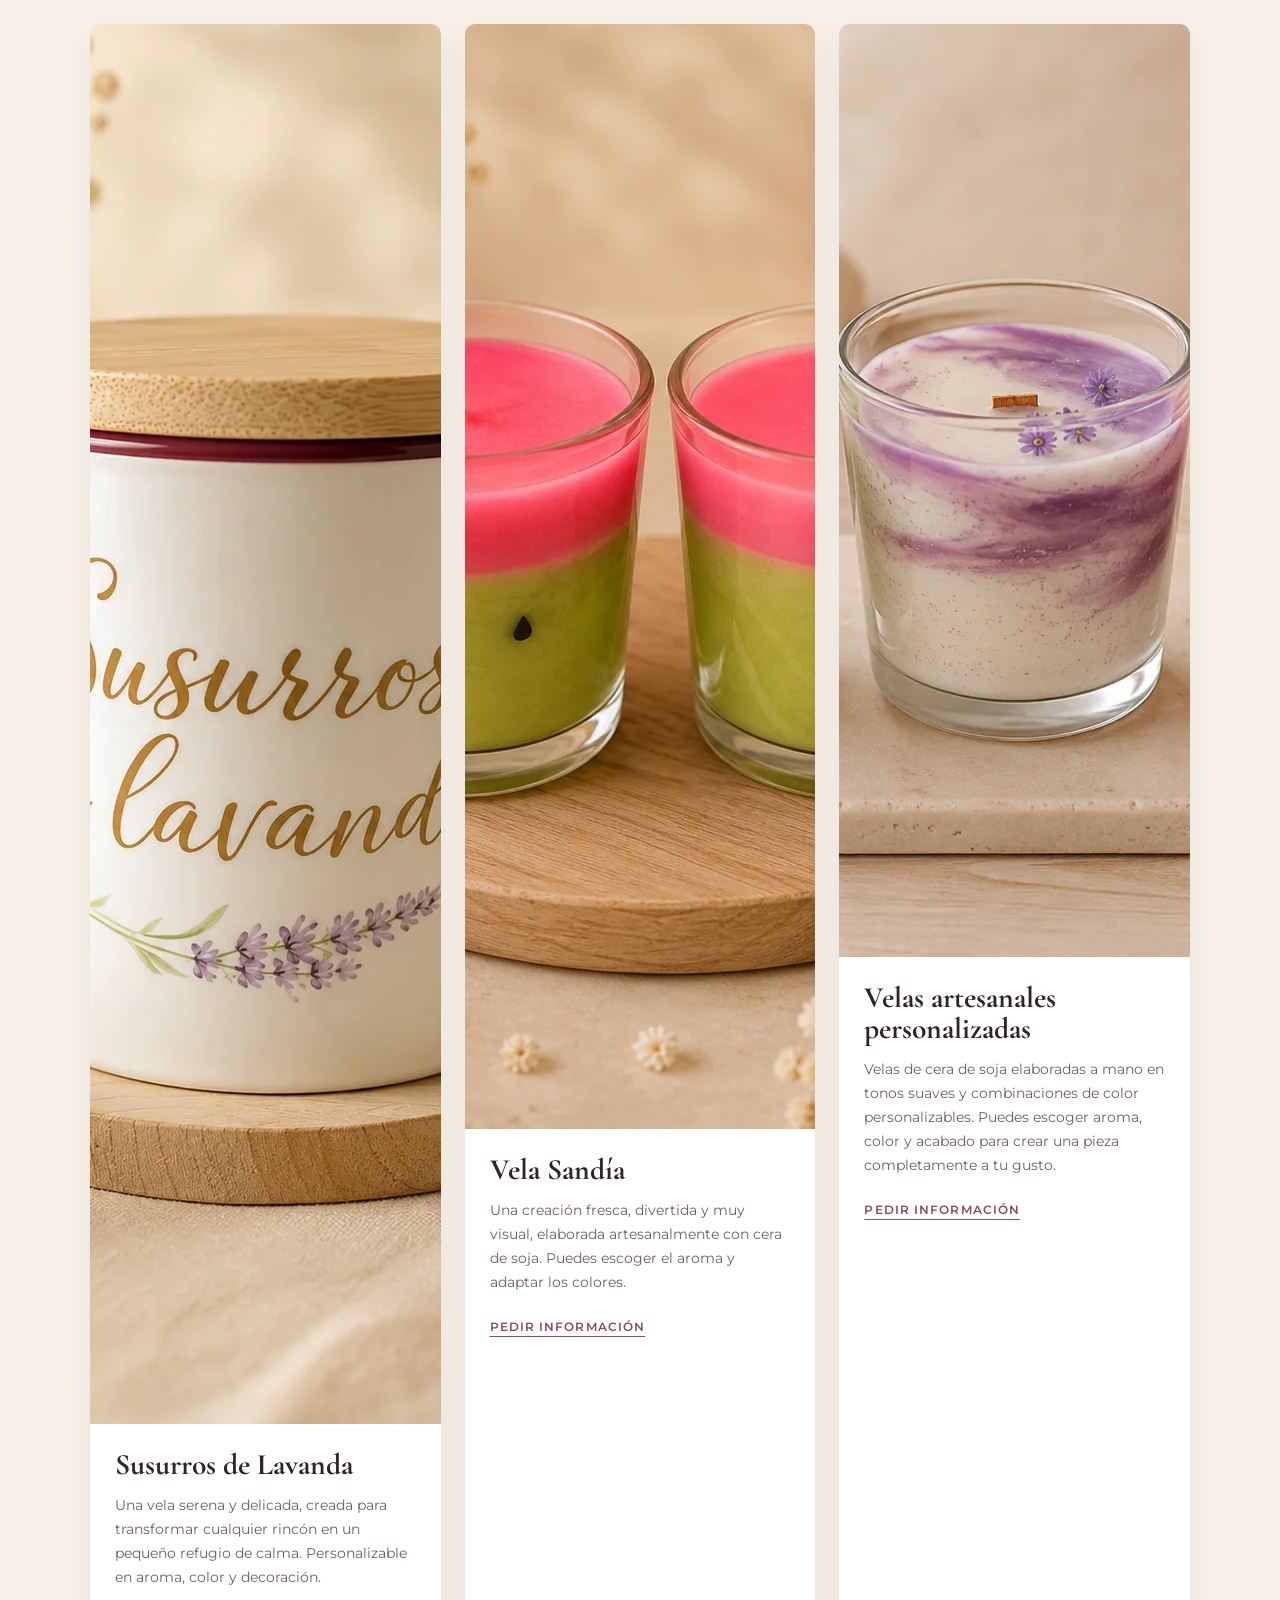
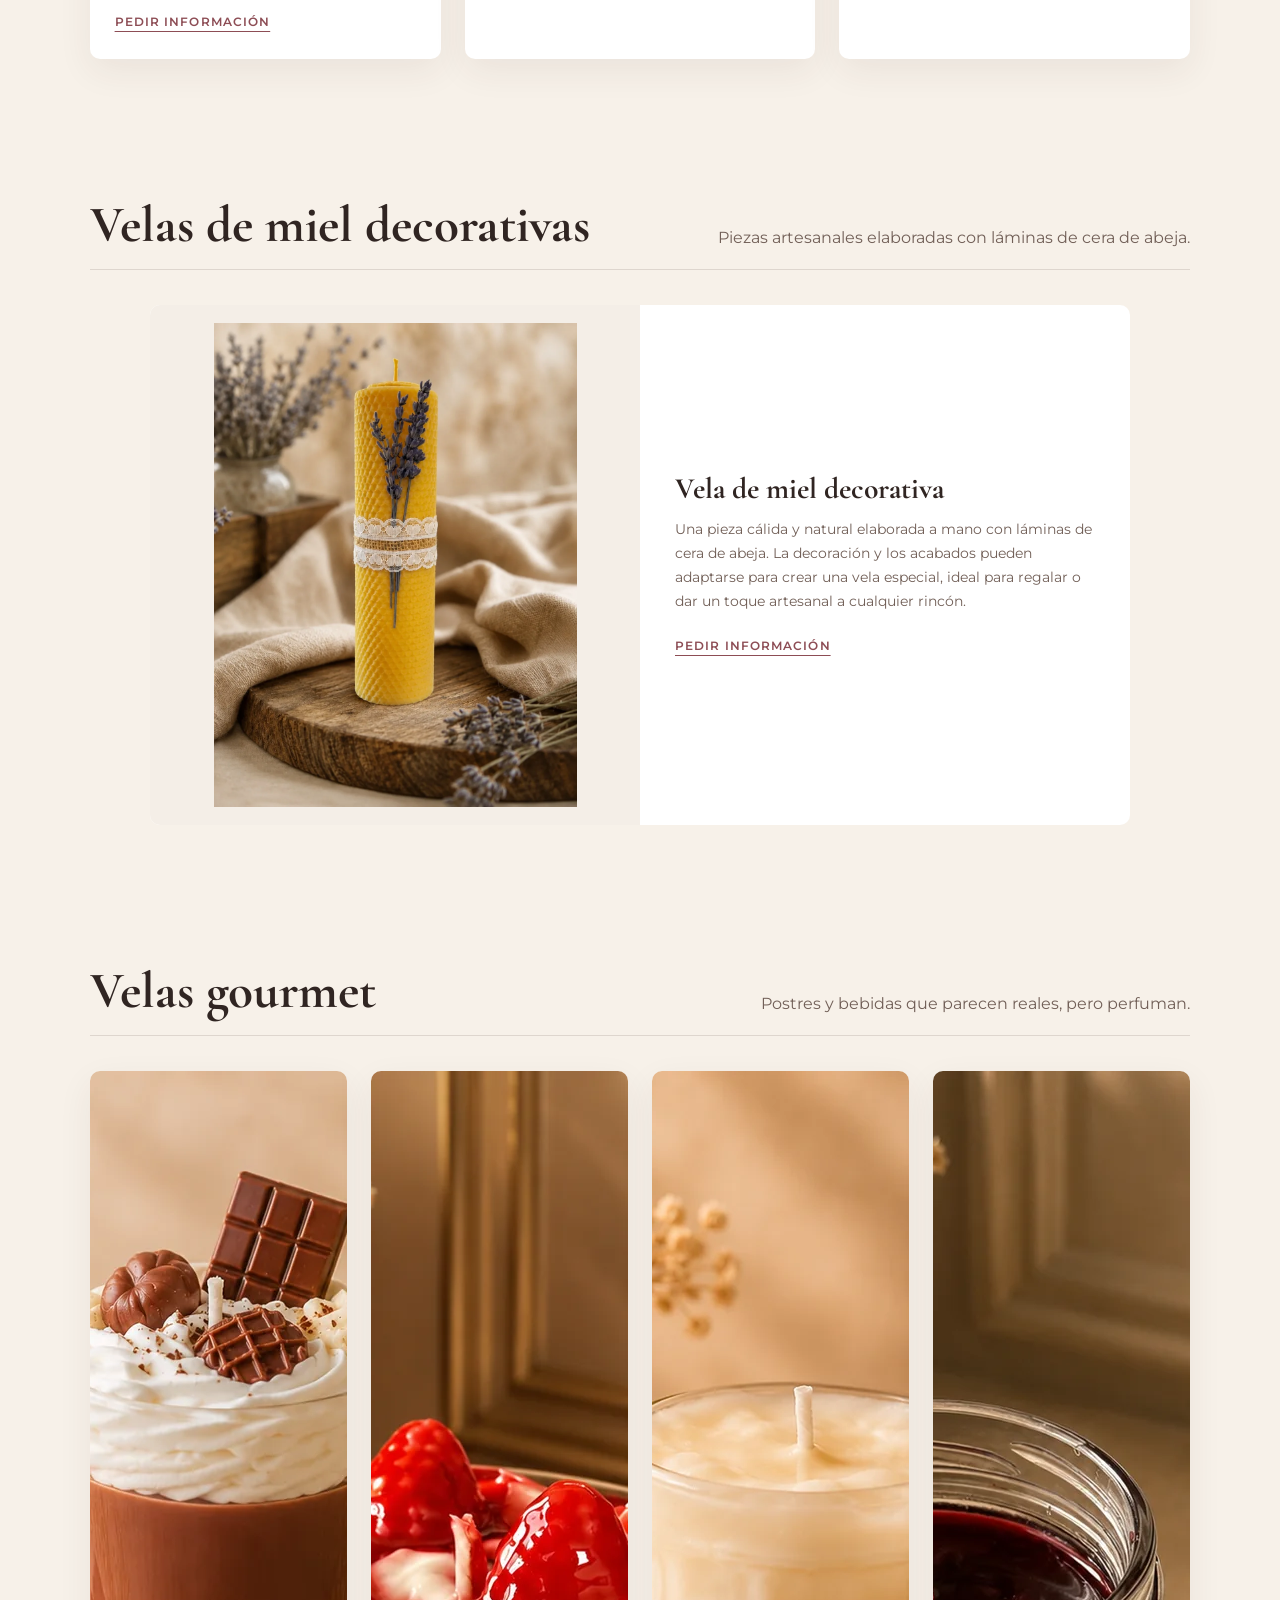
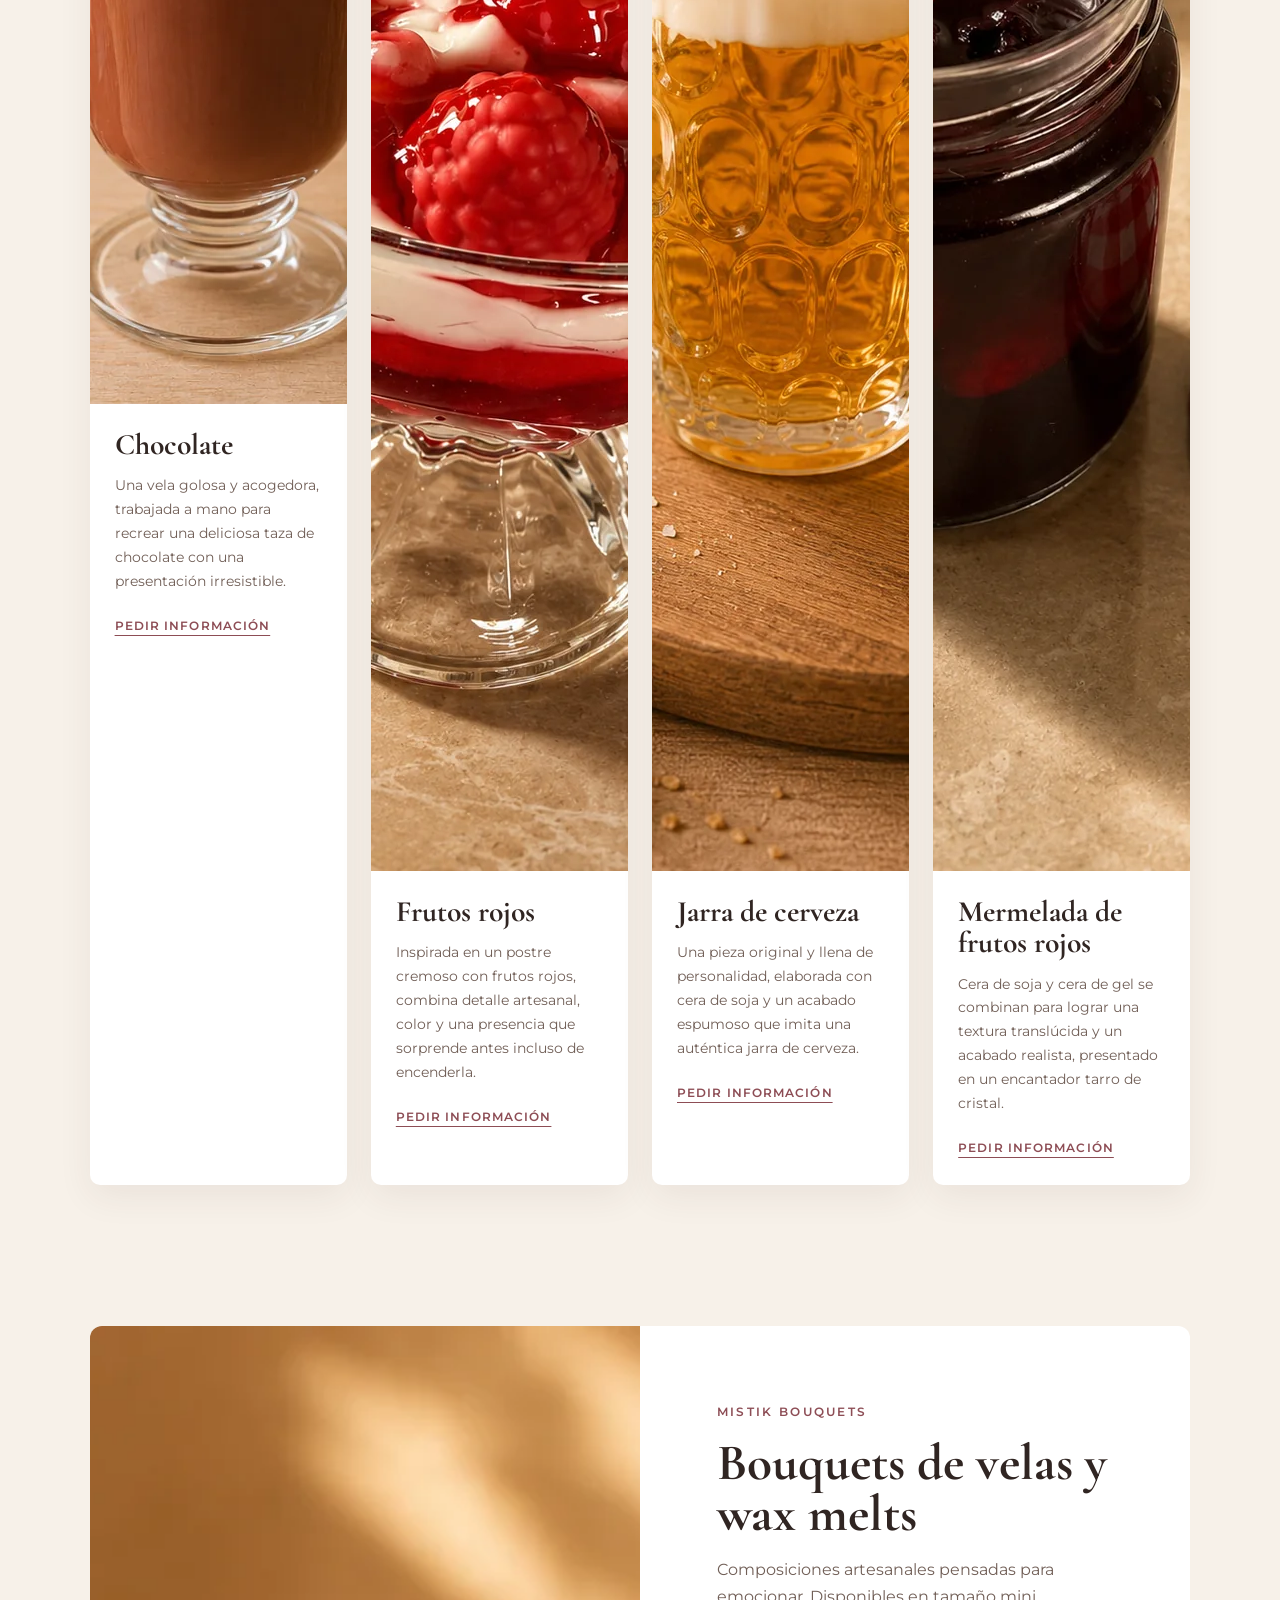
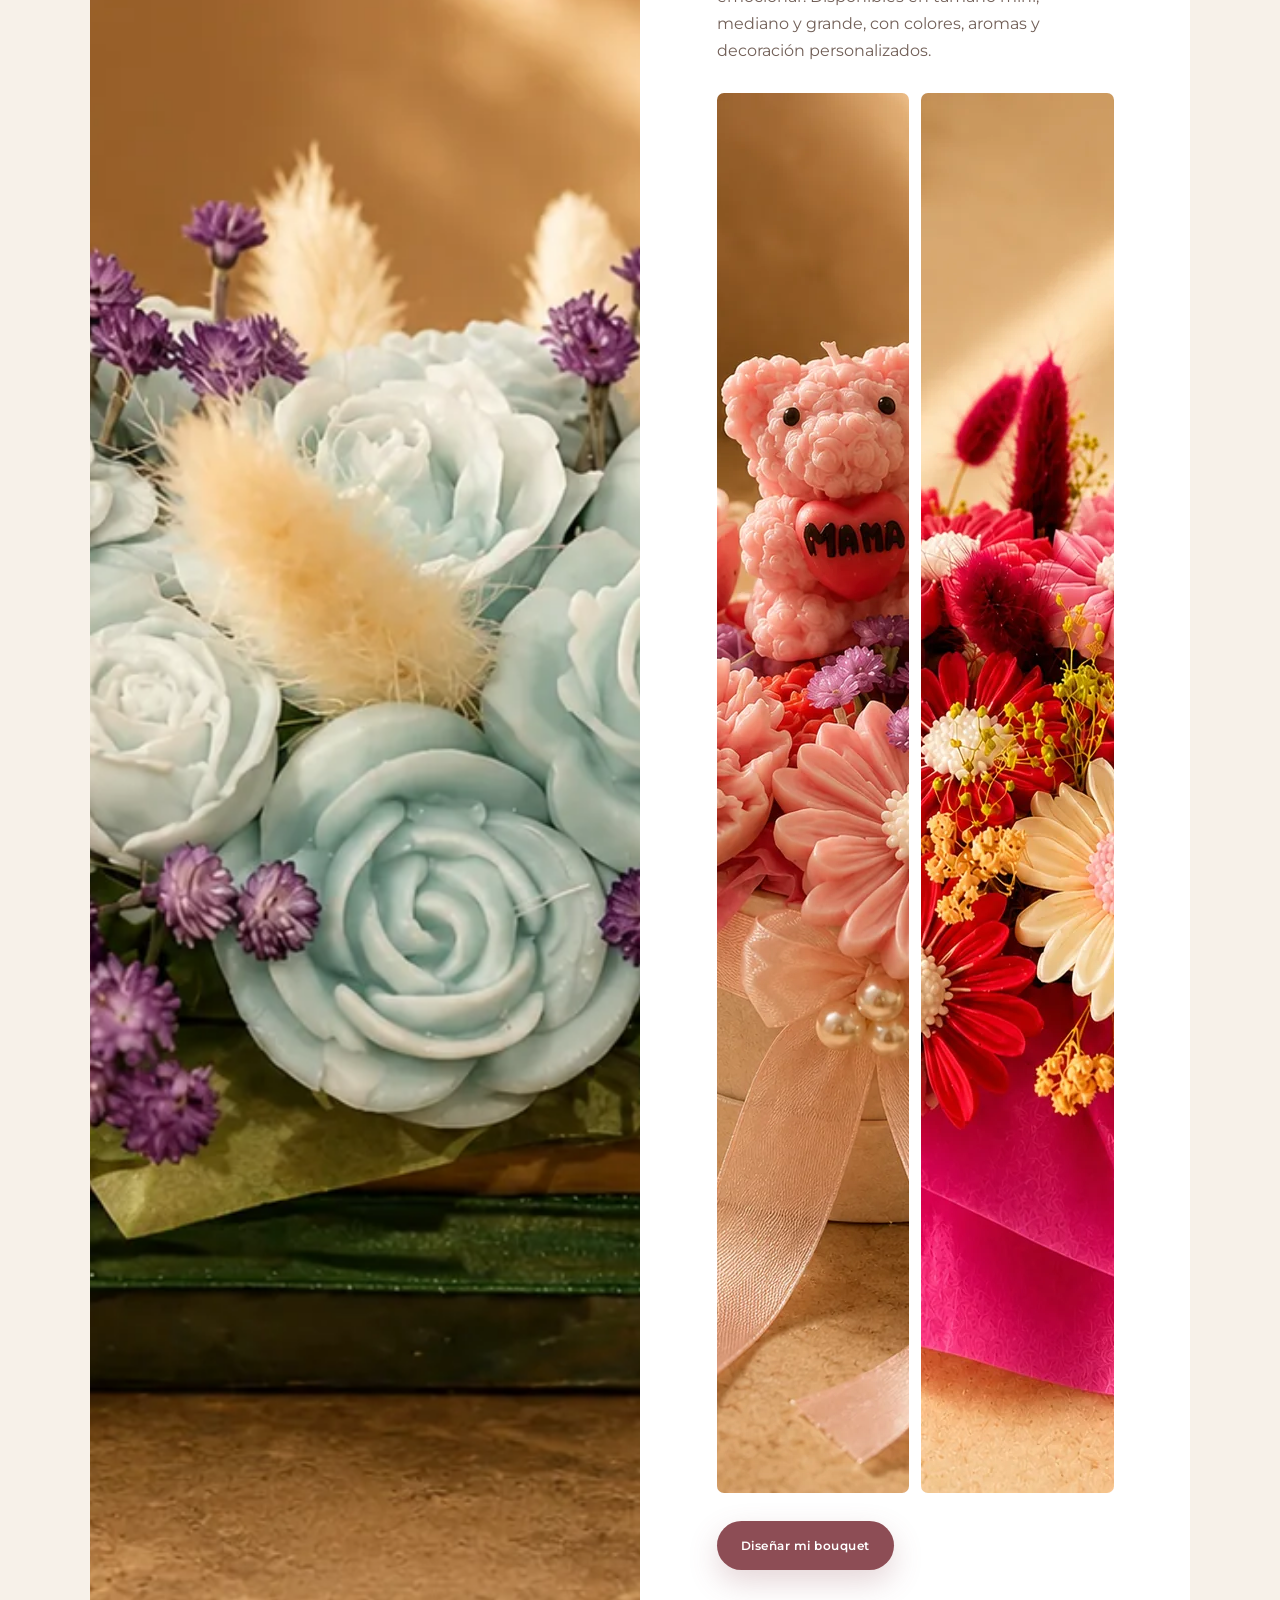
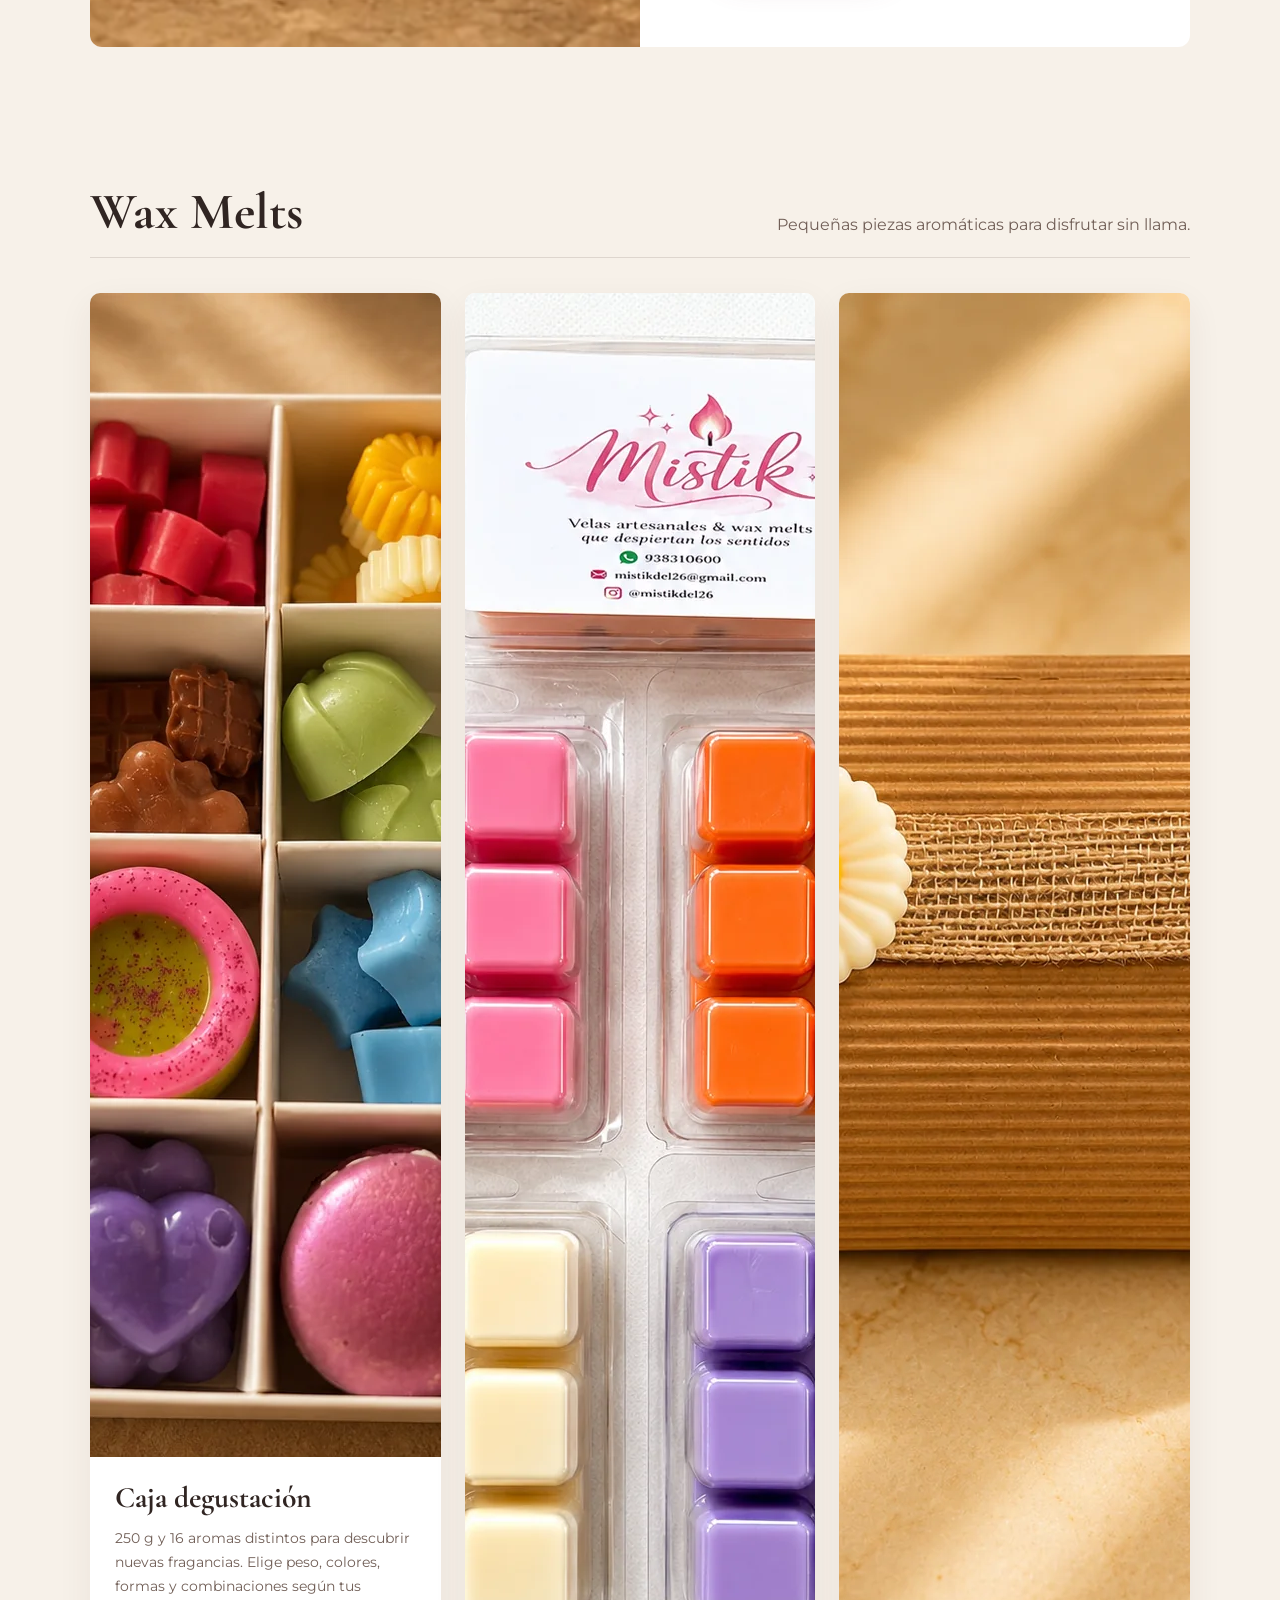
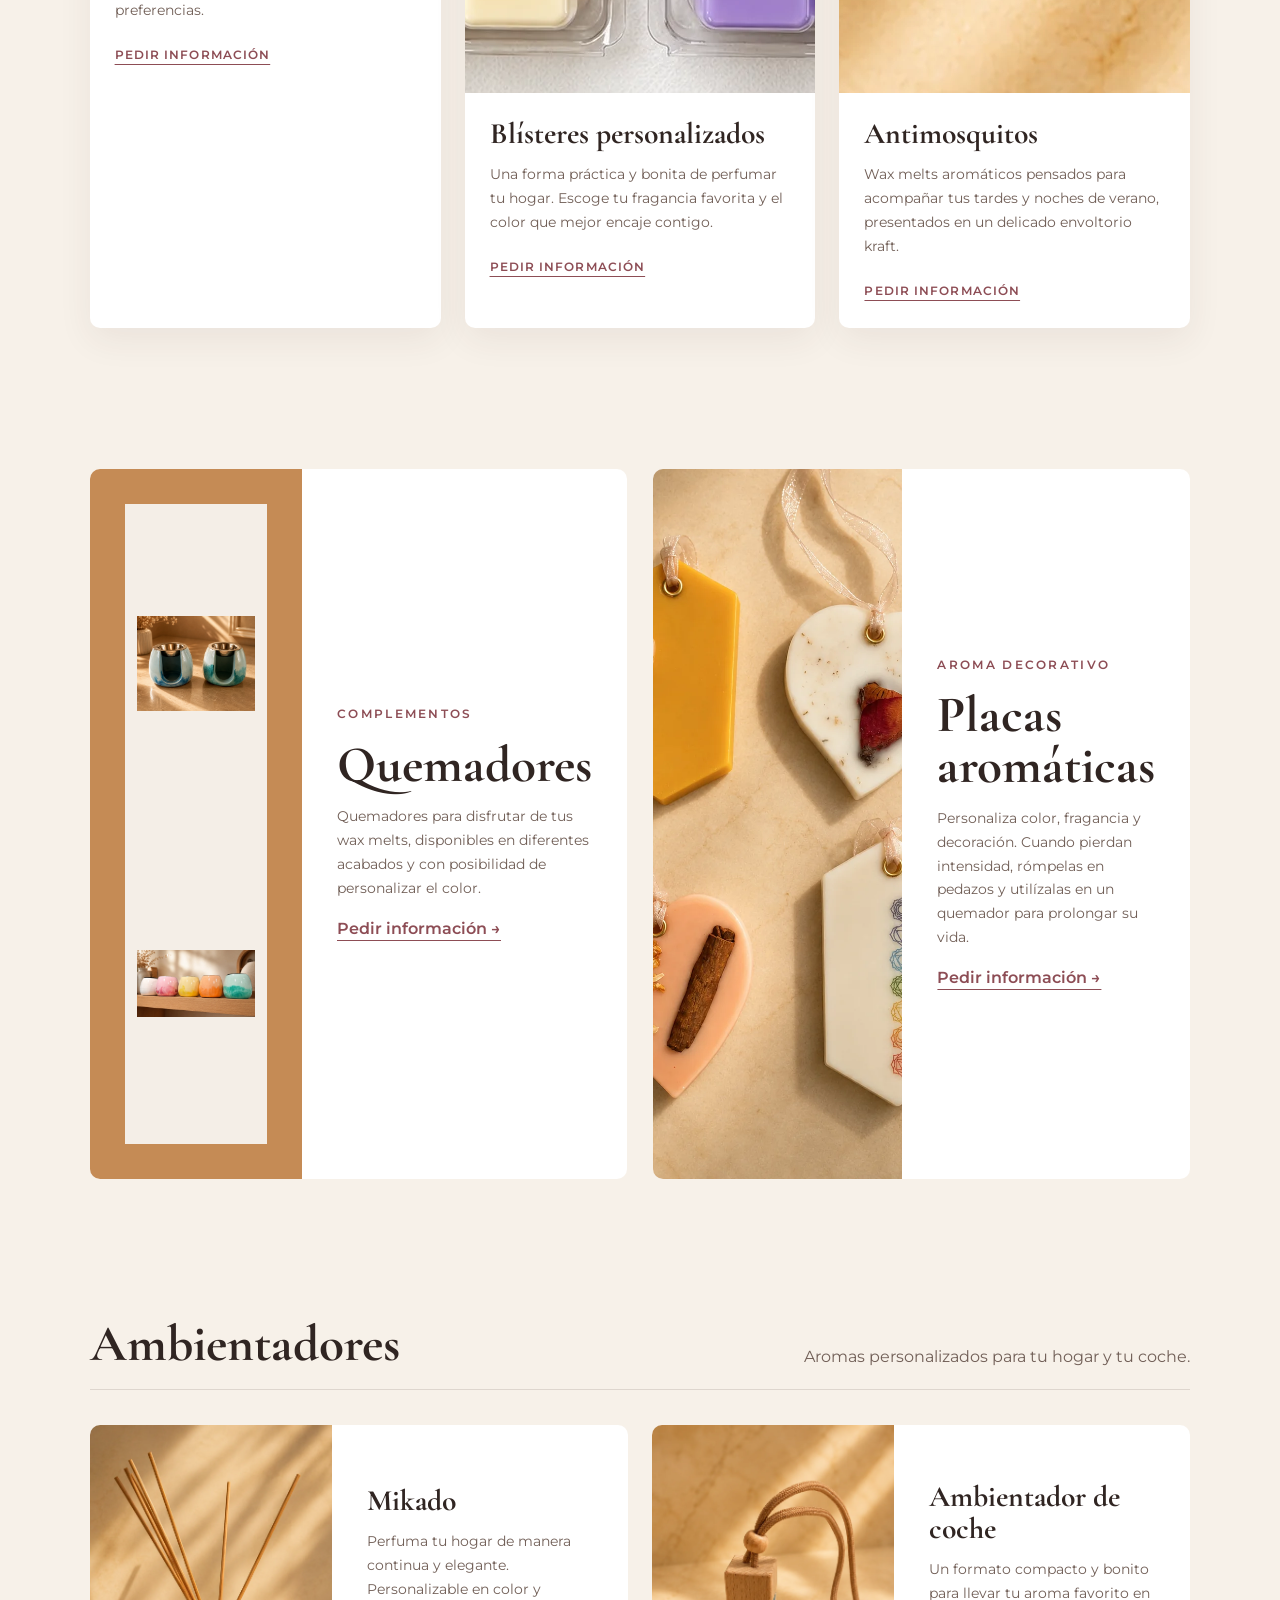
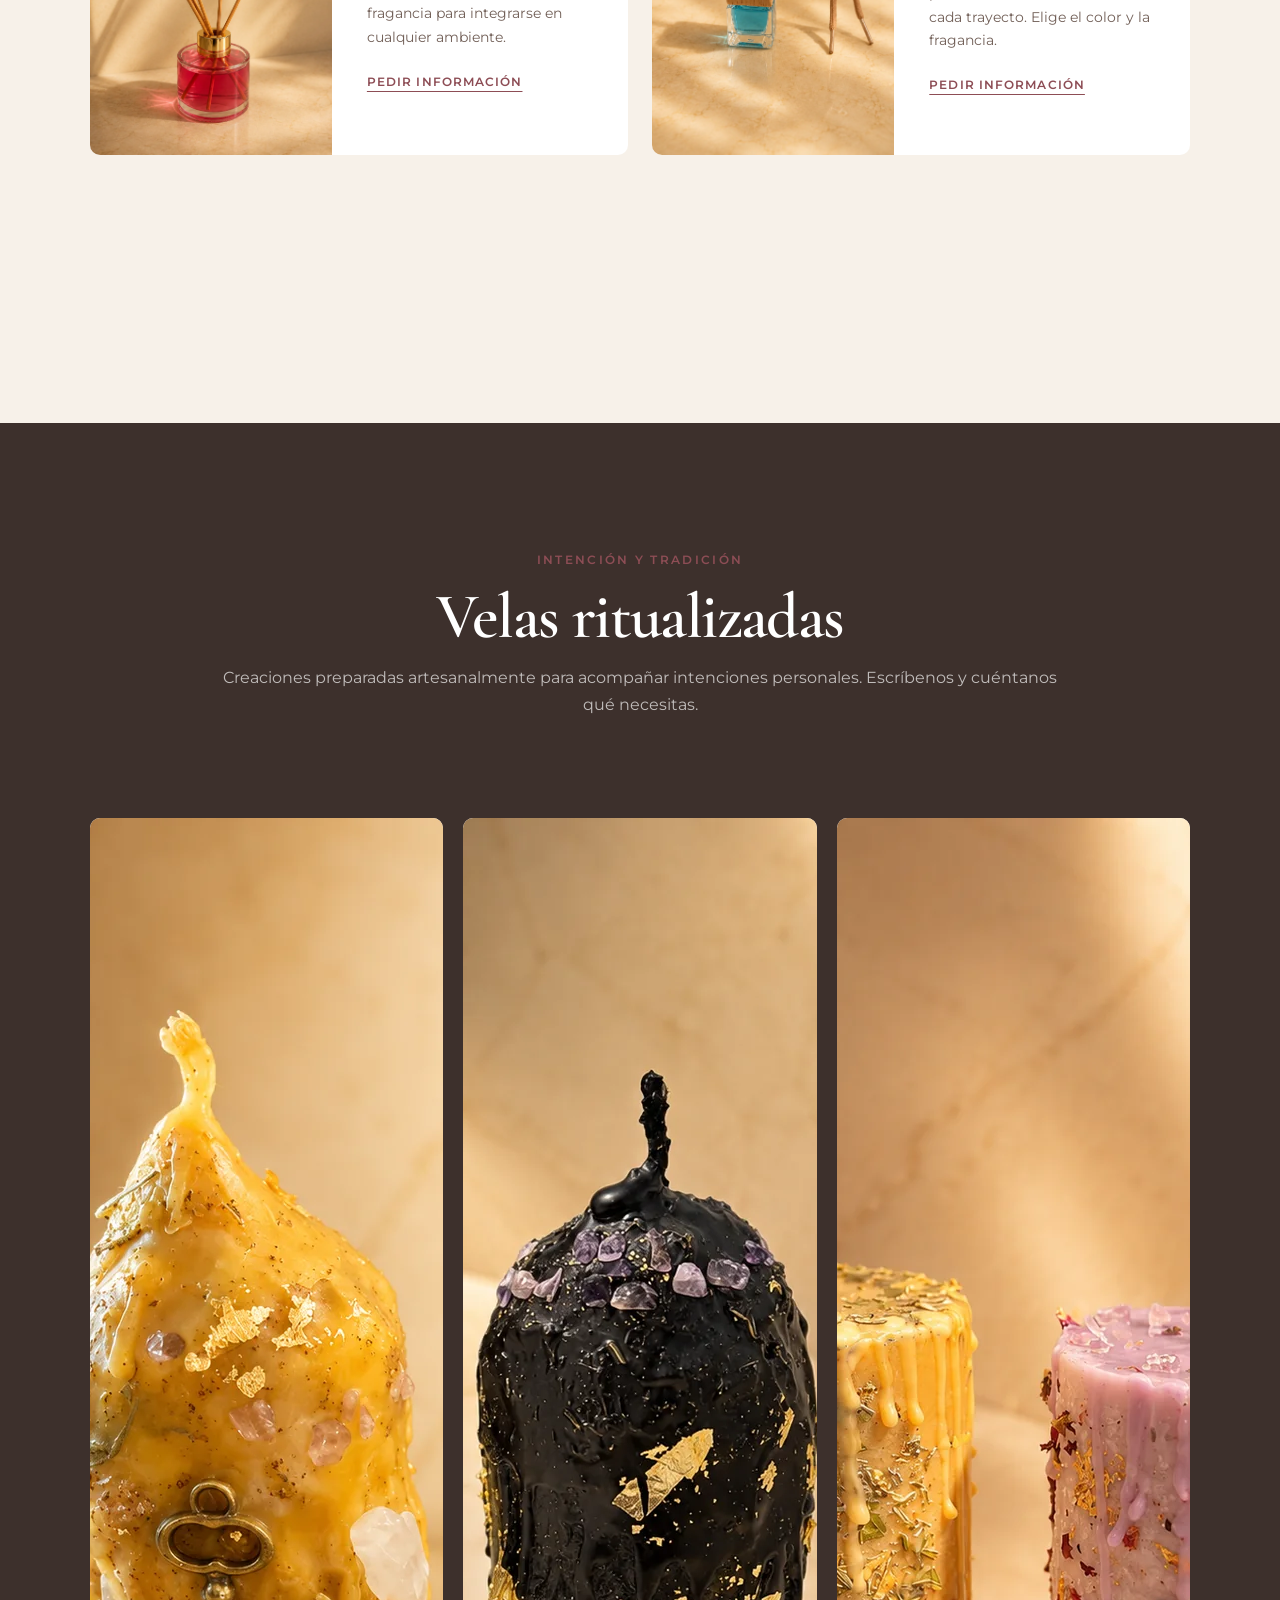
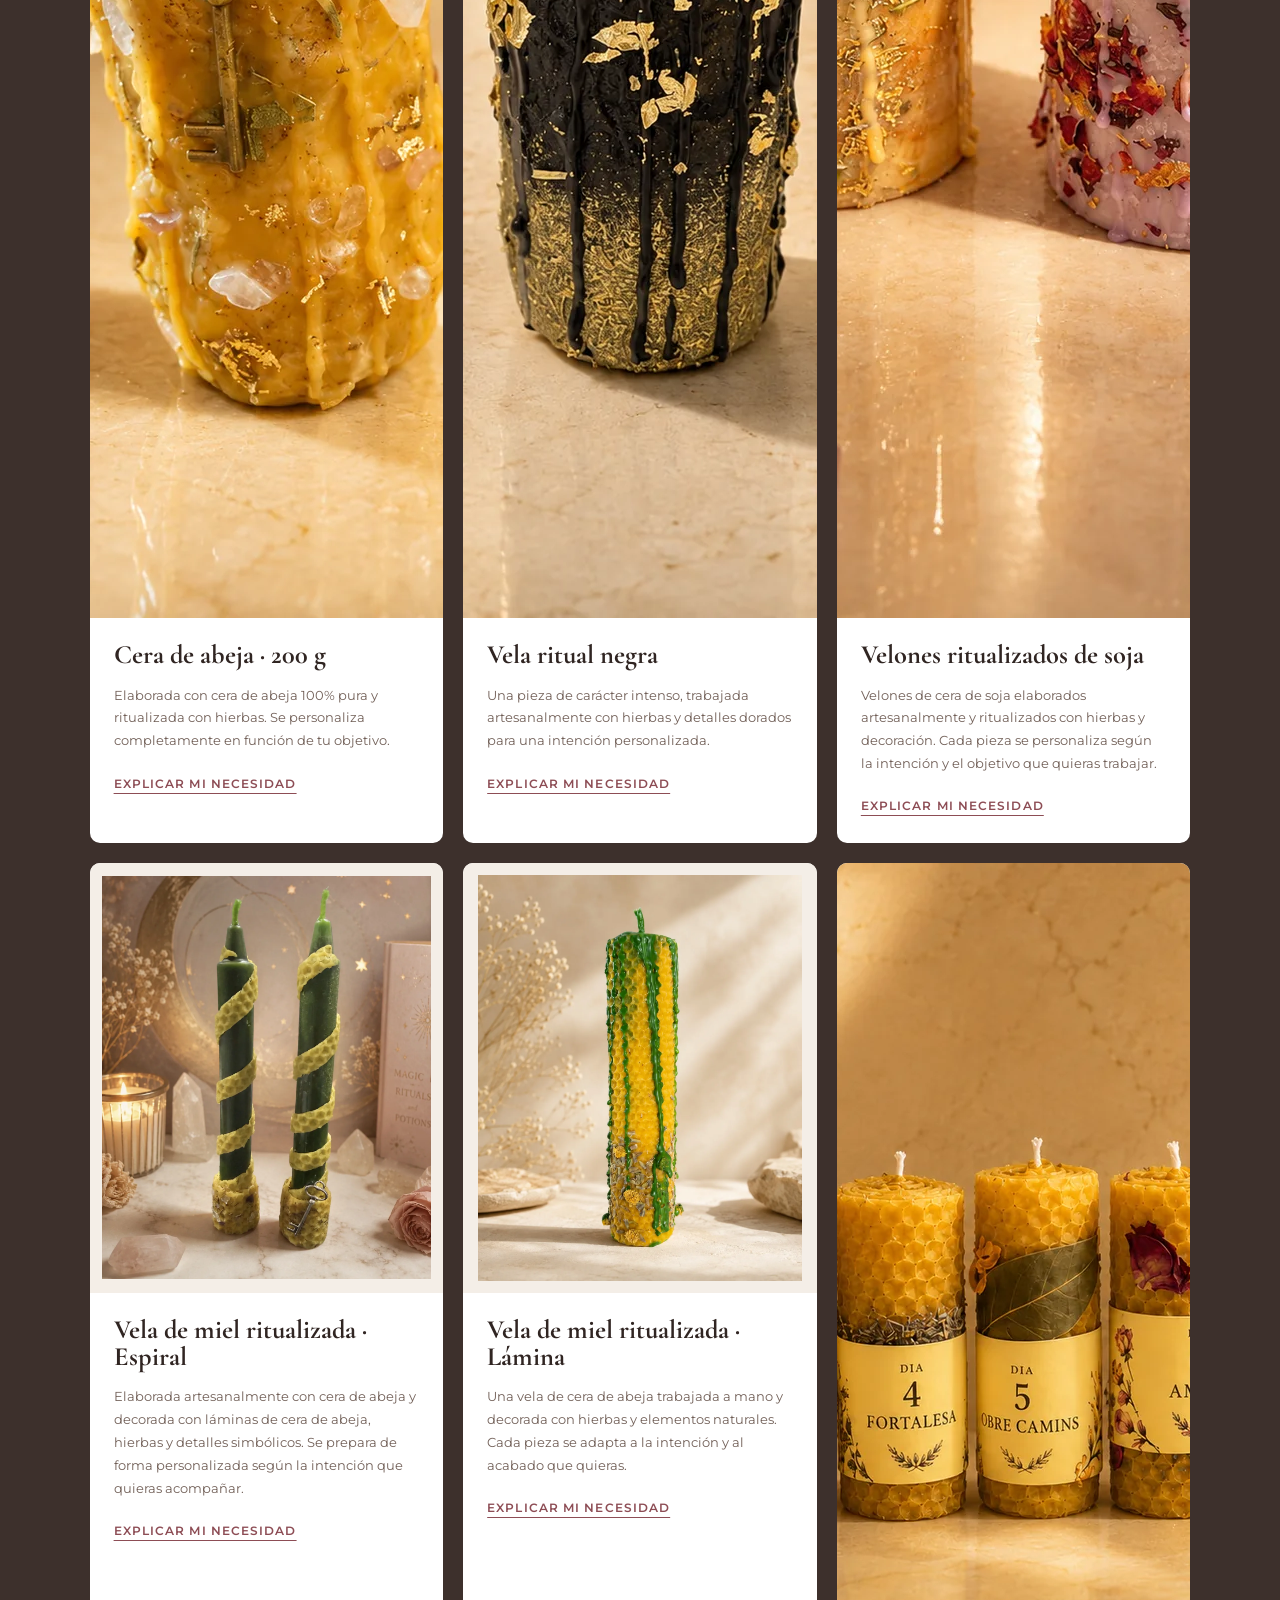
==== commit 4cc77c36: "Add files via upload" ====
--- a/index.html
+++ b/index.html
@@ -173,7 +173,7 @@
       <div class="category-block" id="miel-decorativas">
         <div class="category-heading"><h3 data-i18n="cat_bee_decor">Velas de miel decorativas</h3><p data-i18n="cat_bee_decor_text">Piezas artesanales elaboradas con láminas de cera de abeja.</p></div>
         <div class="product-grid one-feature">
-          <article class="horizontal-card bee-decor-card reveal"><img src="images/vela-miel-decorativa.webp" alt="Vela decorativa artesanal elaborada con láminas de cera de abeja" loading="lazy" width="1086" height="1448"><div><h4 data-i18n="p_bee_decor_title">Vela de miel decorativa</h4><p data-i18n="p_bee_decor">Una pieza cálida y natural elaborada a mano con láminas de cera de abeja. La decoración y los acabados pueden adaptarse para crear una vela especial, ideal para regalar o dar un toque artesanal a cualquier rincón.</p><a class="product-cta whatsapp-product" href="https://wa.me/c/34938310080" target="_blank" rel="noopener" data-product-es="las velas de miel decorativas" data-product-ca="les espelmes de mel decoratives" data-i18n="ask_info">Pedir información</a></div></article>
+          <article class="horizontal-card bee-decor-card reveal"><img class="new-product-photo bee-decor-photo" src="images/vela-miel-decorativa.webp" alt="Vela decorativa artesanal elaborada con láminas de cera de abeja" loading="lazy" width="1086" height="1448"><div><h4 data-i18n="p_bee_decor_title">Vela de miel decorativa</h4><p data-i18n="p_bee_decor">Una pieza cálida y natural elaborada a mano con láminas de cera de abeja. La decoración y los acabados pueden adaptarse para crear una vela especial, ideal para regalar o dar un toque artesanal a cualquier rincón.</p><a class="product-cta whatsapp-product" href="https://wa.me/c/34938310080" target="_blank" rel="noopener" data-product-es="las velas de miel decorativas" data-product-ca="les espelmes de mel decoratives" data-i18n="ask_info">Pedir información</a></div></article>
         </div>
       </div>
 
@@ -221,8 +221,8 @@
         <article class="ritual-card reveal"><img src="images/vela-ritual-abeja.webp" alt="Vela ritualizada de cera de abeja" loading="lazy" width="932" height="1400"><div><h3 data-i18n="r_bee_title">Cera de abeja · 200 g</h3><p data-i18n="r_bee">Elaborada con cera de abeja 100% pura y ritualizada con hierbas. Se personaliza completamente en función de tu objetivo.</p><a class="product-cta whatsapp-product" href="https://wa.me/c/34938310080" target="_blank" rel="noopener" data-product-es="la vela ritualizada de cera de abeja" data-product-ca="l'espelma ritualitzada de cera d'abella" data-i18n="explain_need">Explicar mi necesidad</a></div></article>
         <article class="ritual-card reveal"><img src="images/vela-ritual-negra.webp" alt="Vela ritual negra" loading="lazy" width="1050" height="1400"><div><h3 data-i18n="r_black_title">Vela ritual negra</h3><p data-i18n="r_black">Una pieza de carácter intenso, trabajada artesanalmente con hierbas y detalles dorados para una intención personalizada.</p><a class="product-cta whatsapp-product" href="https://wa.me/c/34938310080" target="_blank" rel="noopener" data-product-es="la vela ritual negra" data-product-ca="l'espelma ritual negra" data-i18n="explain_need">Explicar mi necesidad</a></div></article>
         <article class="ritual-card reveal"><img src="images/velas-artesanales.webp" alt="Velones ritualizados de cera de soja decorados con hierbas" loading="lazy" width="932" height="1400"><div><h3 data-i18n="r_soy_title">Velones ritualizados de soja</h3><p data-i18n="r_soy">Velones de cera de soja elaborados artesanalmente y ritualizados con hierbas y decoración. Cada pieza se personaliza según la intención y el objetivo que quieras trabajar.</p><a class="product-cta whatsapp-product" href="https://wa.me/c/34938310080" target="_blank" rel="noopener" data-product-es="los velones ritualizados de cera de soja" data-product-ca="els ciris ritualitzats de cera de soja" data-i18n="explain_need">Explicar mi necesidad</a></div></article>
-        <article class="ritual-card reveal"><img src="images/vela-miel-ritual-espiral.webp" alt="Vela de miel ritualizada con hierbas y detalle en espiral" loading="lazy" width="1206" height="1476"><div><h3 data-i18n="r_honey_spiral_title">Vela de miel ritualizada · Espiral</h3><p data-i18n="r_honey_spiral">Elaborada artesanalmente con láminas de cera de abeja, hierbas y detalles simbólicos. Se prepara de forma personalizada según la intención que quieras acompañar.</p><a class="product-cta whatsapp-product" href="https://wa.me/c/34938310080" target="_blank" rel="noopener" data-product-es="la vela de miel ritualizada en espiral" data-product-ca="l'espelma de mel ritualitzada en espiral" data-i18n="explain_need">Explicar mi necesidad</a></div></article>
-        <article class="ritual-card reveal"><img src="images/vela-miel-ritual-lamina.webp" alt="Vela de miel ritualizada de cera de abeja decorada con hierbas" loading="lazy" width="1122" height="1402"><div><h3 data-i18n="r_honey_sheet_title">Vela de miel ritualizada · Lámina</h3><p data-i18n="r_honey_sheet">Una vela de cera de abeja trabajada a mano y decorada con hierbas y elementos naturales. Cada pieza se adapta a la intención y al acabado que quieras.</p><a class="product-cta whatsapp-product" href="https://wa.me/c/34938310080" target="_blank" rel="noopener" data-product-es="la vela de miel ritualizada en lámina" data-product-ca="l'espelma de mel ritualitzada en làmina" data-i18n="explain_need">Explicar mi necesidad</a></div></article>
+        <article class="ritual-card ritual-honey-card reveal"><img class="new-product-photo ritual-honey-photo" src="images/vela-miel-ritual-espiral.webp" alt="Vela de miel ritualizada con hierbas y detalle en espiral" loading="lazy" width="1206" height="1476"><div><h3 data-i18n="r_honey_spiral_title">Vela de miel ritualizada · Espiral</h3><p data-i18n="r_honey_spiral">Elaborada artesanalmente con cera de abeja y decorada con láminas de cera de abeja, hierbas y detalles simbólicos. Se prepara de forma personalizada según la intención que quieras acompañar.</p><a class="product-cta whatsapp-product" href="https://wa.me/c/34938310080" target="_blank" rel="noopener" data-product-es="la vela de miel ritualizada en espiral" data-product-ca="l'espelma de mel ritualitzada en espiral" data-i18n="explain_need">Explicar mi necesidad</a></div></article>
+        <article class="ritual-card ritual-honey-card reveal"><img class="new-product-photo ritual-honey-photo" src="images/vela-miel-ritual-lamina.webp" alt="Vela de miel ritualizada de cera de abeja decorada con hierbas" loading="lazy" width="1122" height="1402"><div><h3 data-i18n="r_honey_sheet_title">Vela de miel ritualizada · Lámina</h3><p data-i18n="r_honey_sheet">Una vela de cera de abeja trabajada a mano y decorada con hierbas y elementos naturales. Cada pieza se adapta a la intención y al acabado que quieras.</p><a class="product-cta whatsapp-product" href="https://wa.me/c/34938310080" target="_blank" rel="noopener" data-product-es="la vela de miel ritualizada en lámina" data-product-ca="l'espelma de mel ritualitzada en làmina" data-i18n="explain_need">Explicar mi necesidad</a></div></article>
         <article class="ritual-card reveal"><img src="images/novenas.webp" alt="Novenas ritualizadas Mistik" loading="lazy" width="1400" height="788"><div><h3 data-i18n="r_novena_title">Novenas</h3><p data-i18n="r_novena">Una colección de novenas artesanales preparadas con intención y cuidadas hasta el último detalle.</p><a class="product-cta whatsapp-product" href="https://wa.me/c/34938310080" target="_blank" rel="noopener" data-product-es="las novenas ritualizadas" data-product-ca="les novenes ritualitzades" data-i18n="explain_need">Explicar mi necesidad</a></div></article>
       </div>
       <p class="ritual-note" data-i18n="ritual_note">Las velas ritualizadas son creaciones simbólicas y no sustituyen atención médica, psicológica, legal ni profesional.</p>
--- a/styles.css
+++ b/styles.css
@@ -57,3 +57,16 @@
 .product-grid.one-feature{grid-template-columns:minmax(0,1fr);max-width:980px;margin:0 auto}.bee-decor-card{grid-template-columns:1fr 1fr}.bee-decor-card img{min-height:520px}.burner-gallery{display:grid;grid-template-rows:1fr 1fr;min-width:0;background:#c58b55}.feature-card .burner-gallery img{width:100%;height:100%;min-height:0;object-fit:contain;object-position:center;padding:10px;background:#c58b55}.ritual-grid-six{grid-template-columns:repeat(3,1fr)}
 @media(max-width:1050px){.ritual-grid-six{grid-template-columns:repeat(2,1fr)}}
 @media(max-width:760px){.bee-decor-card{grid-template-columns:1fr}.bee-decor-card img{min-height:420px}.burner-gallery{grid-template-rows:none;grid-template-columns:1fr}.feature-card .burner-gallery img{height:300px}.ritual-grid-six{grid-template-columns:1fr}}
+
+/* Release 3.4.1 · ajust de mida de les noves fotografies */
+.bee-decor-card{align-items:stretch}
+.bee-decor-card .bee-decor-photo{width:100%;height:520px;min-height:0;object-fit:contain;object-position:center;background:#f4eee7;padding:18px}
+.ritual-honey-card .ritual-honey-photo{width:100%;height:430px;aspect-ratio:auto;object-fit:contain;object-position:center;background:#f4eee7;padding:12px}
+.burner-gallery{grid-template-rows:repeat(2,minmax(0,320px));align-content:center}
+.feature-card .burner-gallery img{height:100%;max-height:320px;object-fit:contain;background:#f4eee7;padding:12px}
+@media(max-width:760px){
+  .bee-decor-card .bee-decor-photo{height:390px;min-height:0;max-height:390px;object-fit:contain;padding:10px}
+  .ritual-honey-card .ritual-honey-photo{height:390px;min-height:0;max-height:390px;object-fit:contain;padding:10px}
+  .burner-gallery{grid-template-rows:none;grid-template-columns:1fr}
+  .feature-card .burner-gallery img{height:280px;min-height:0;max-height:280px;object-fit:contain;padding:8px}
+}
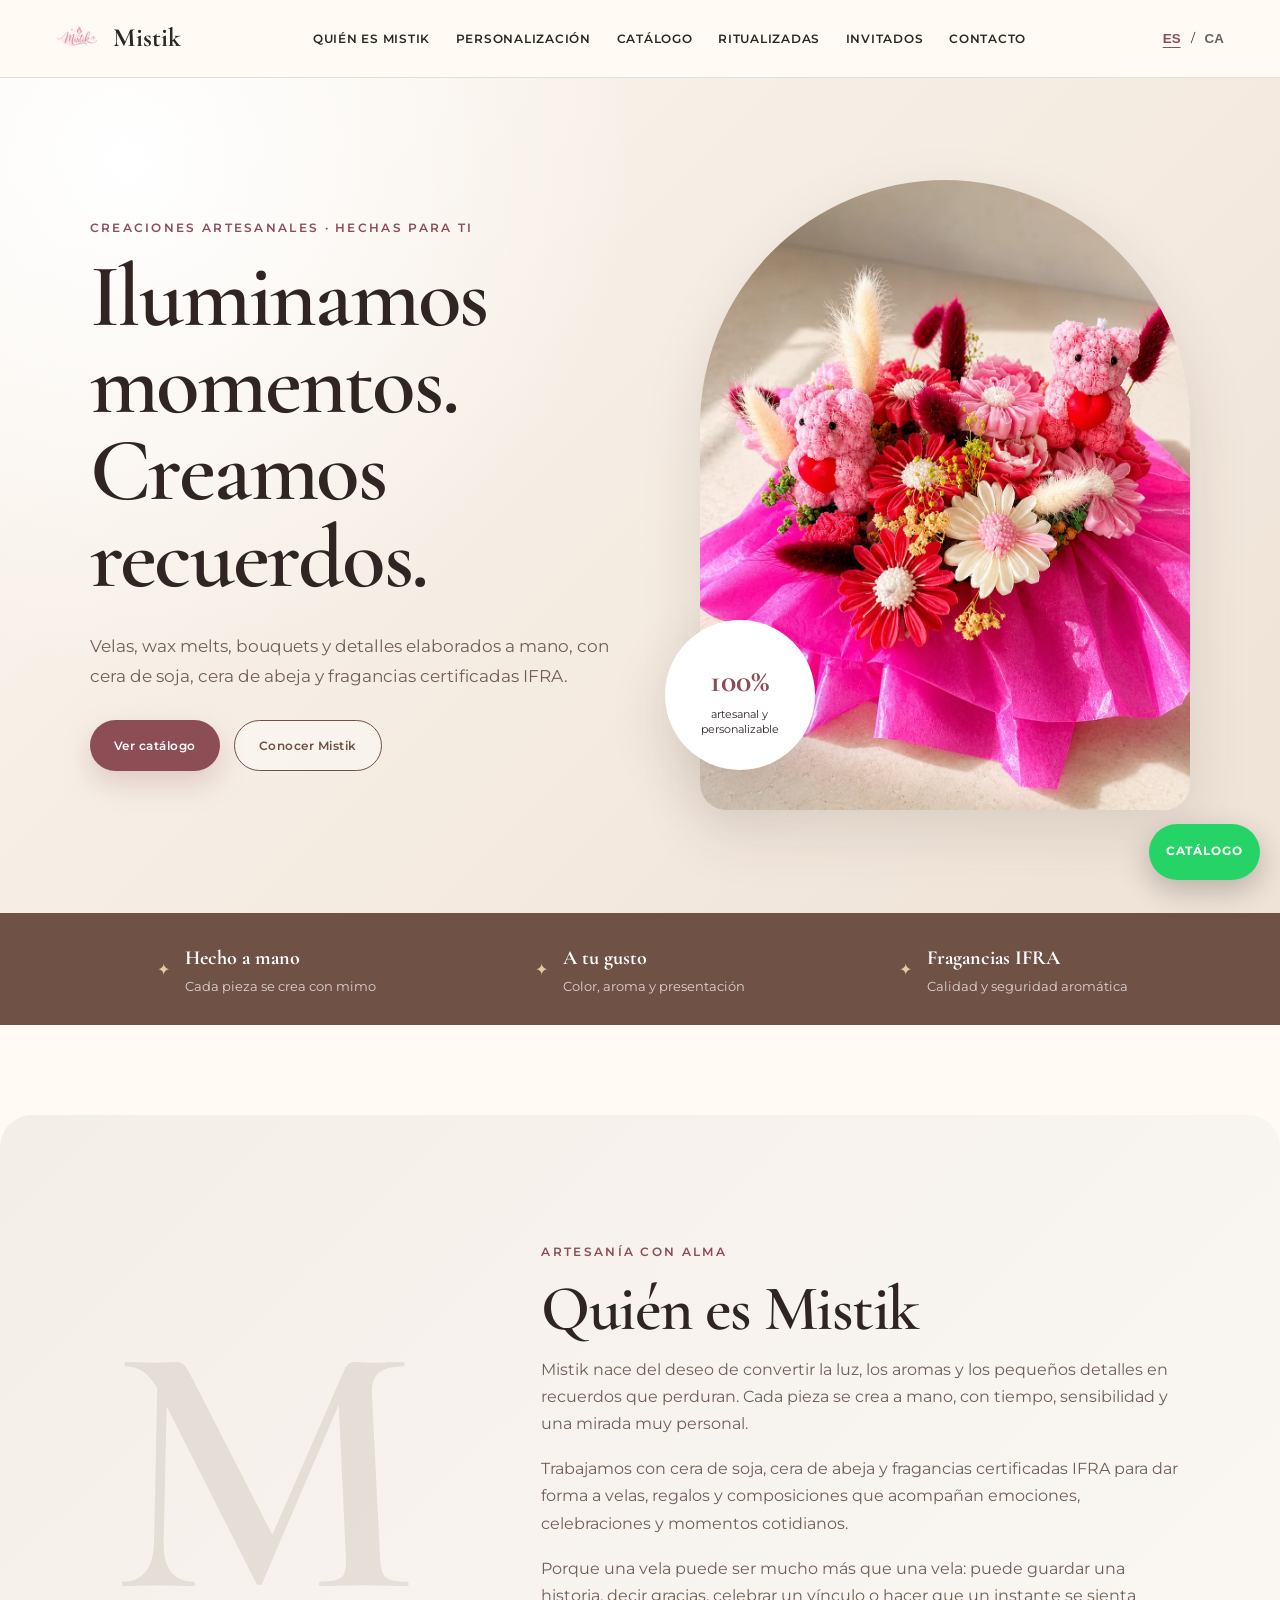
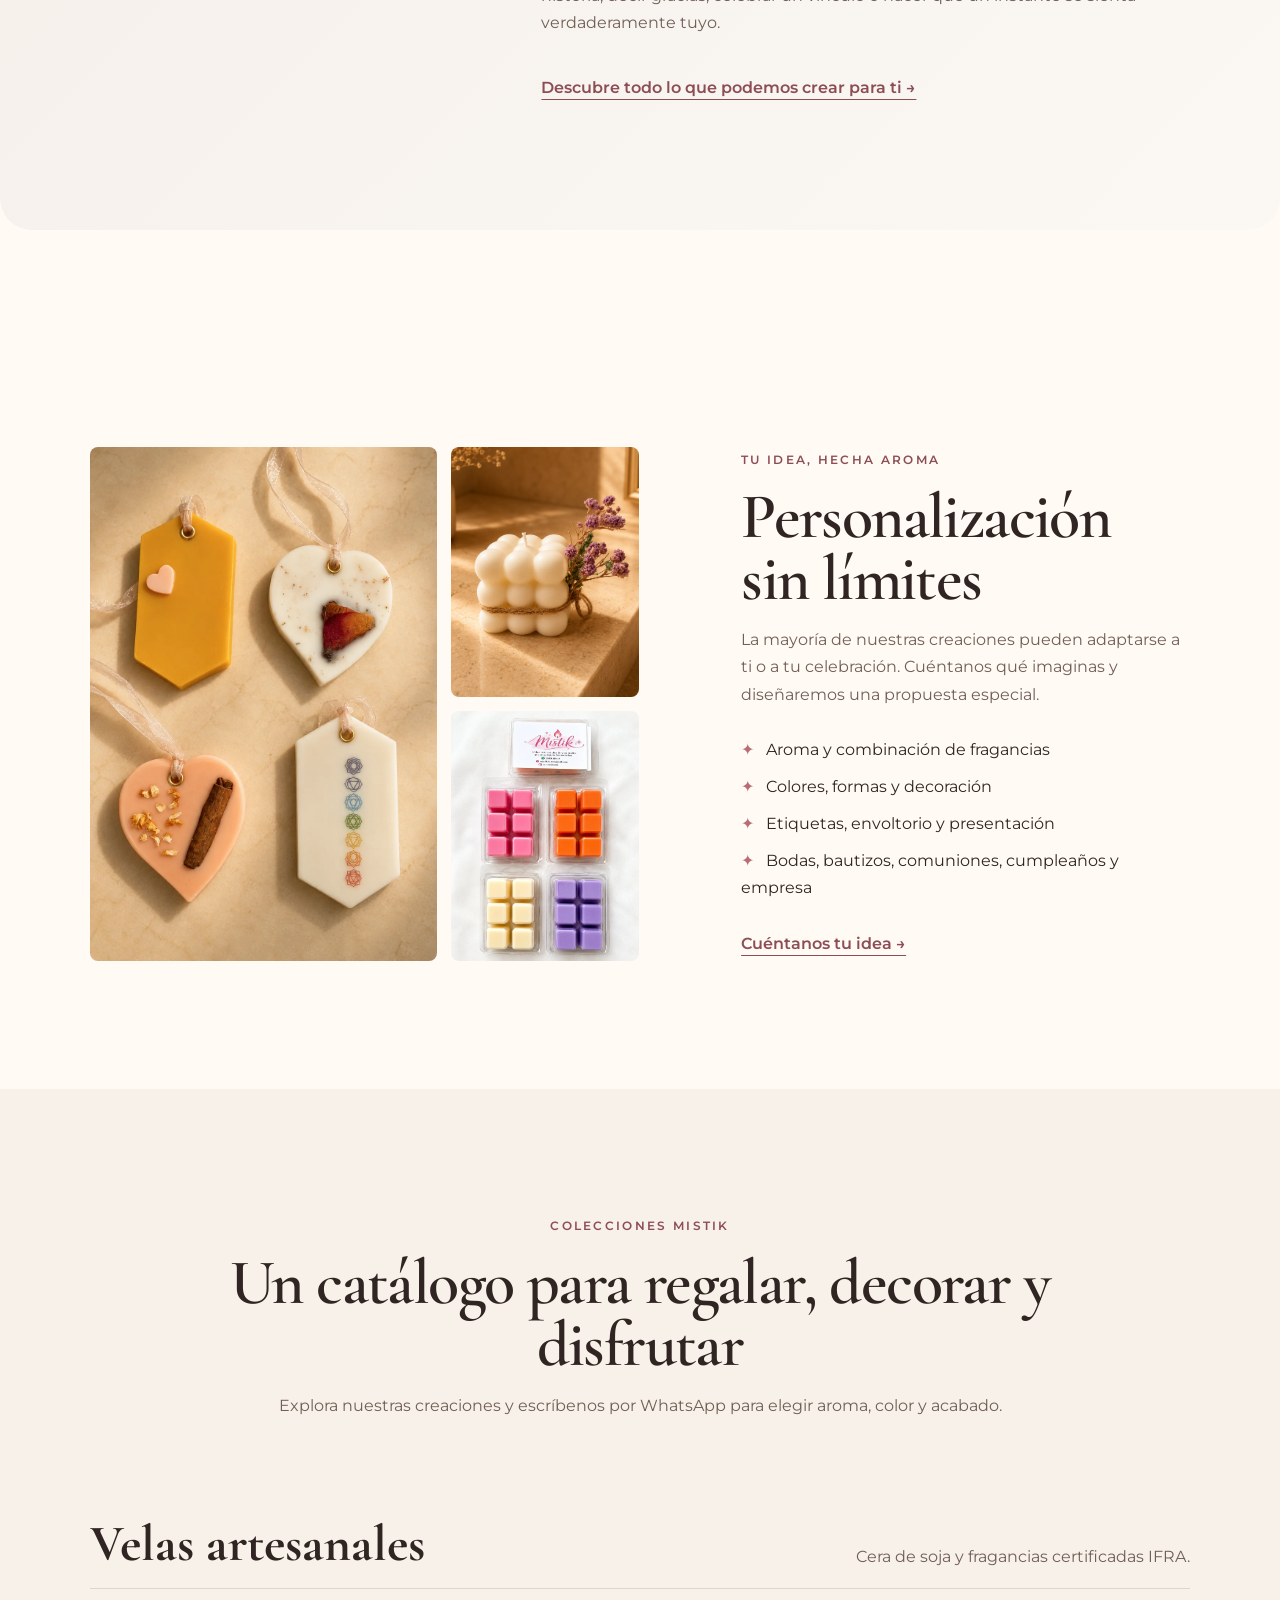
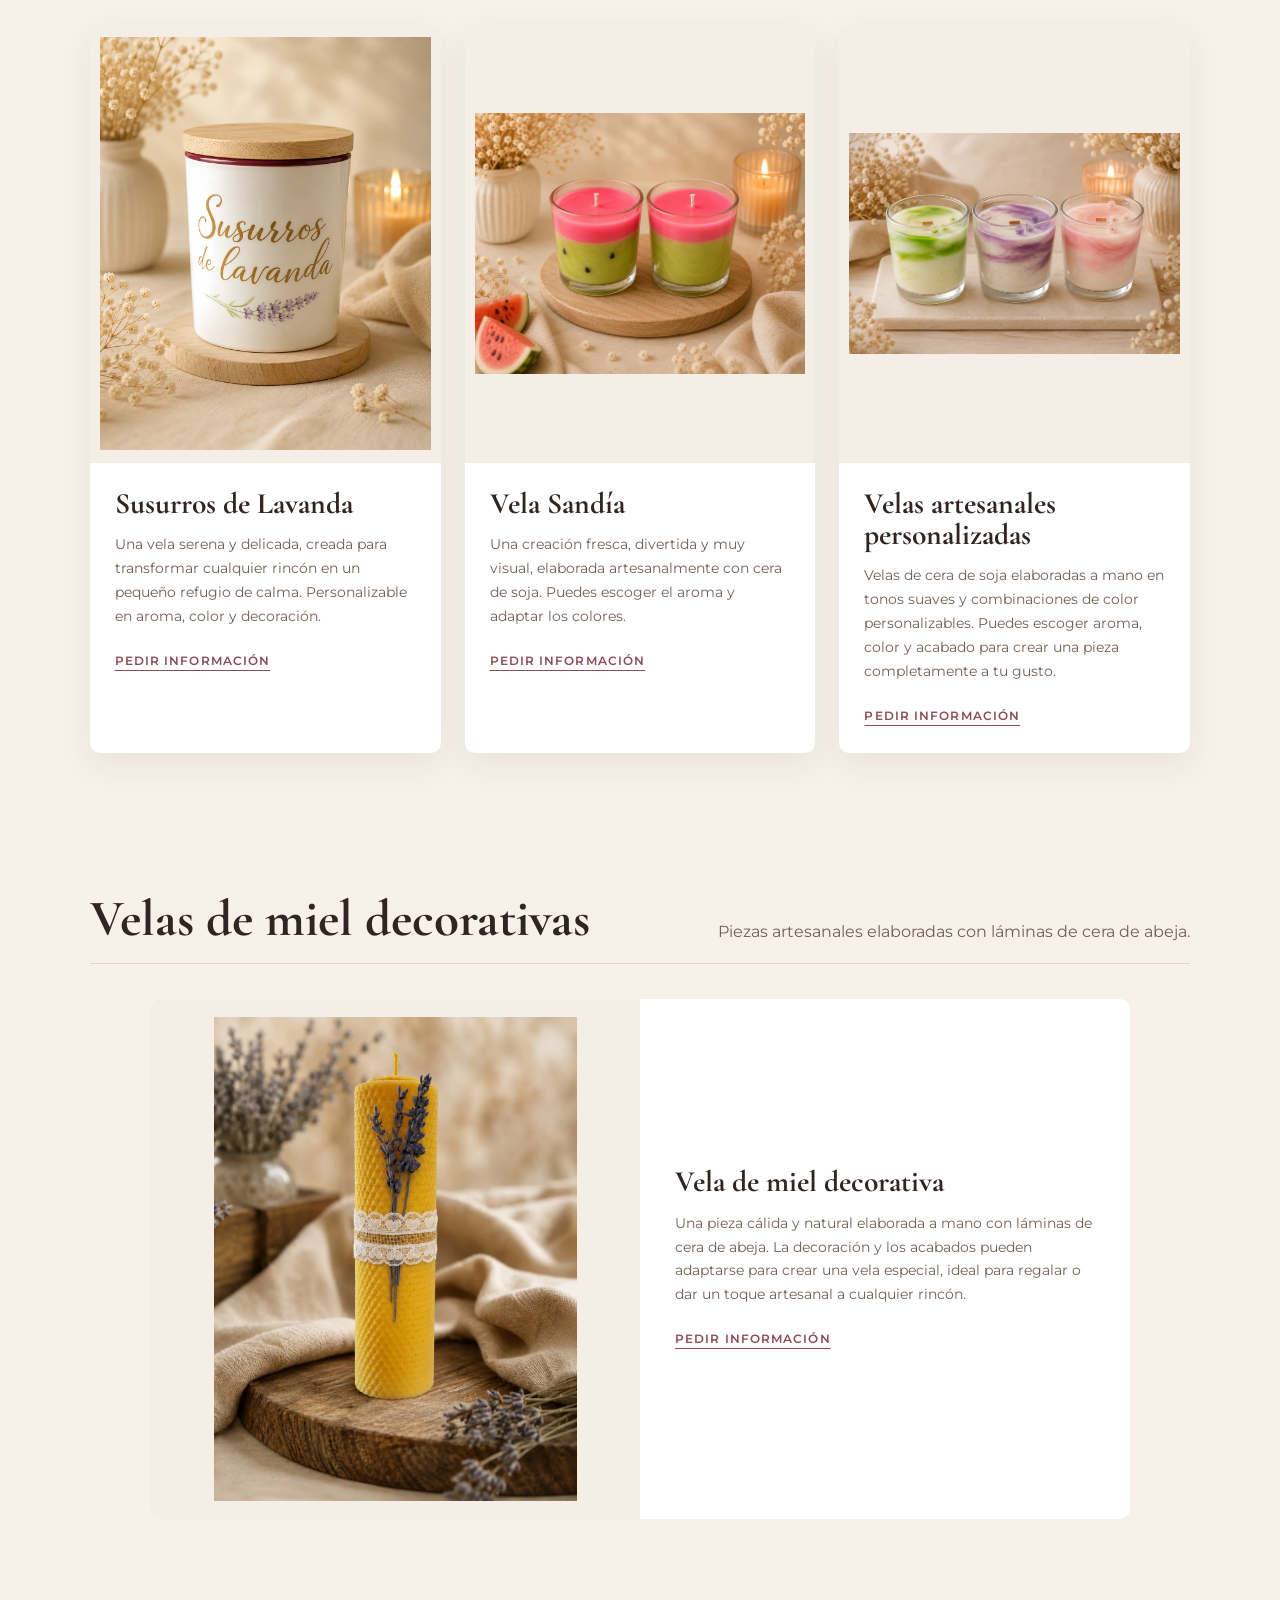
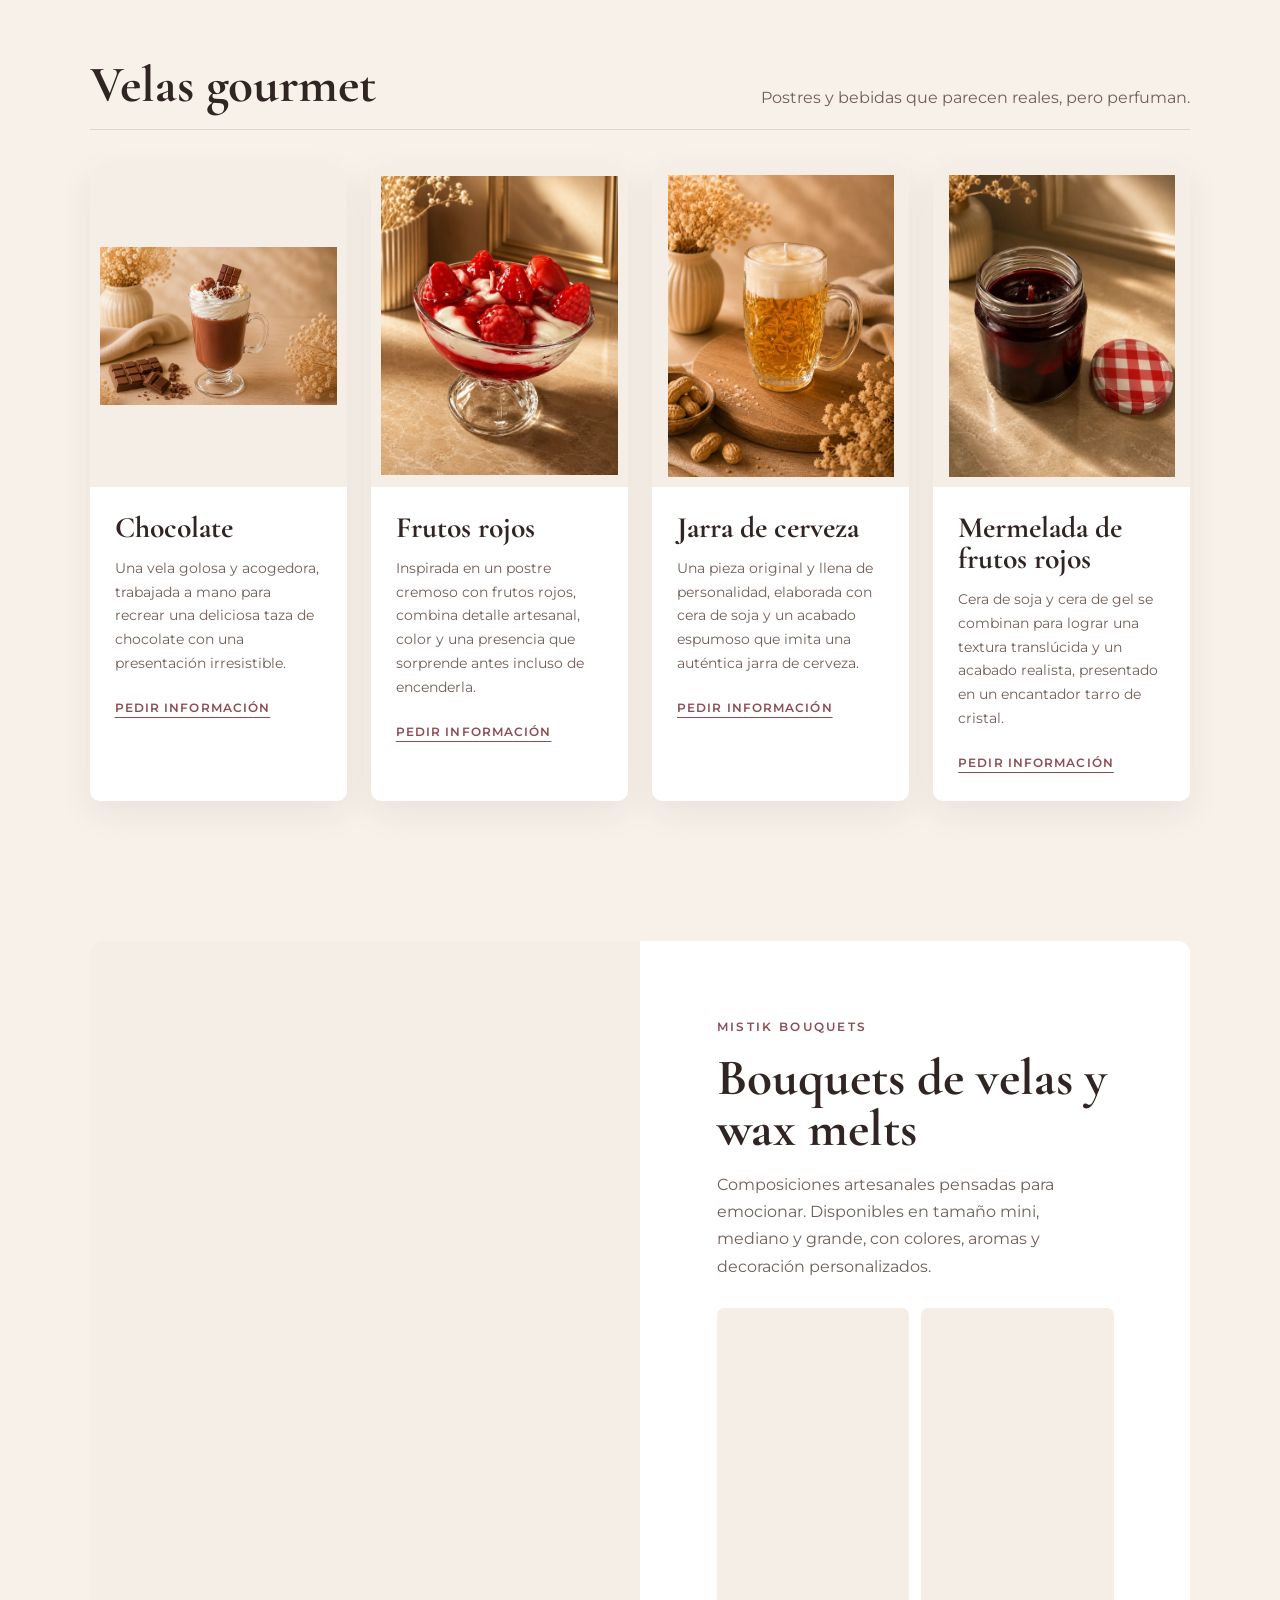
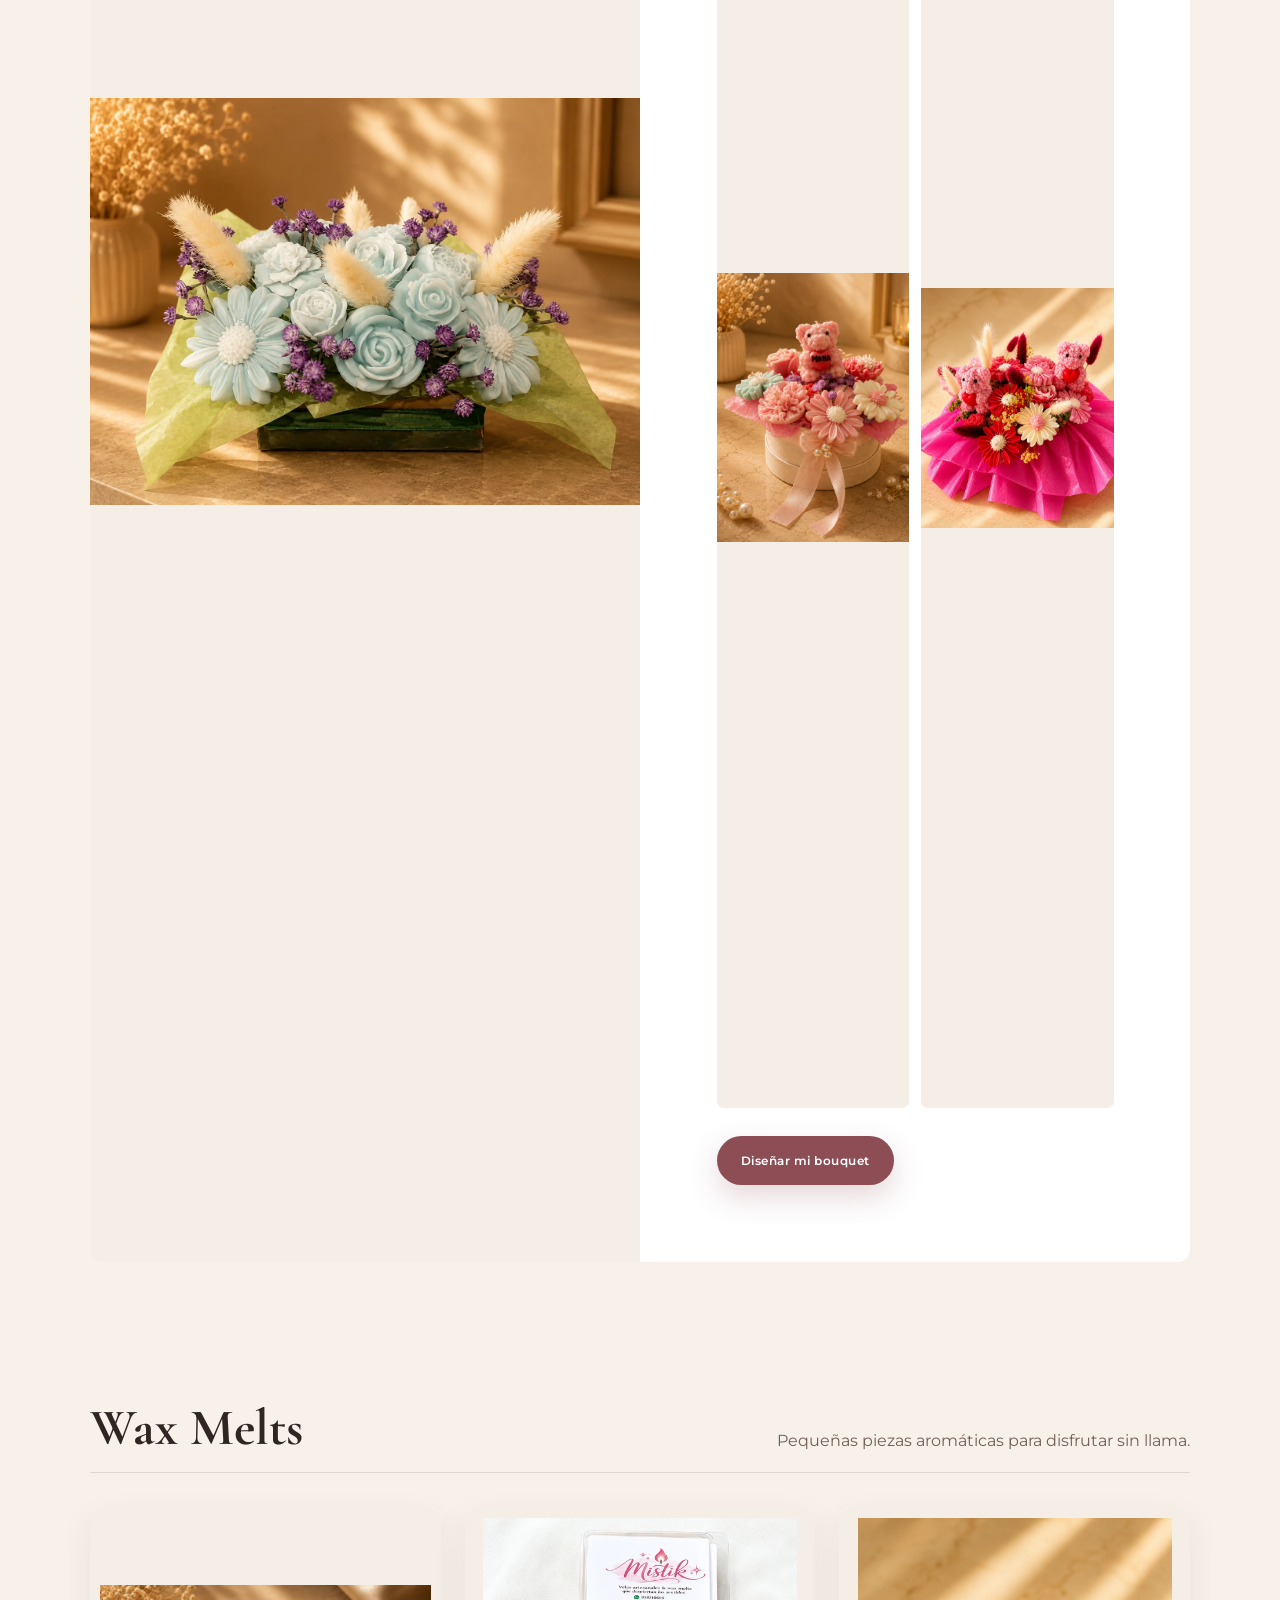
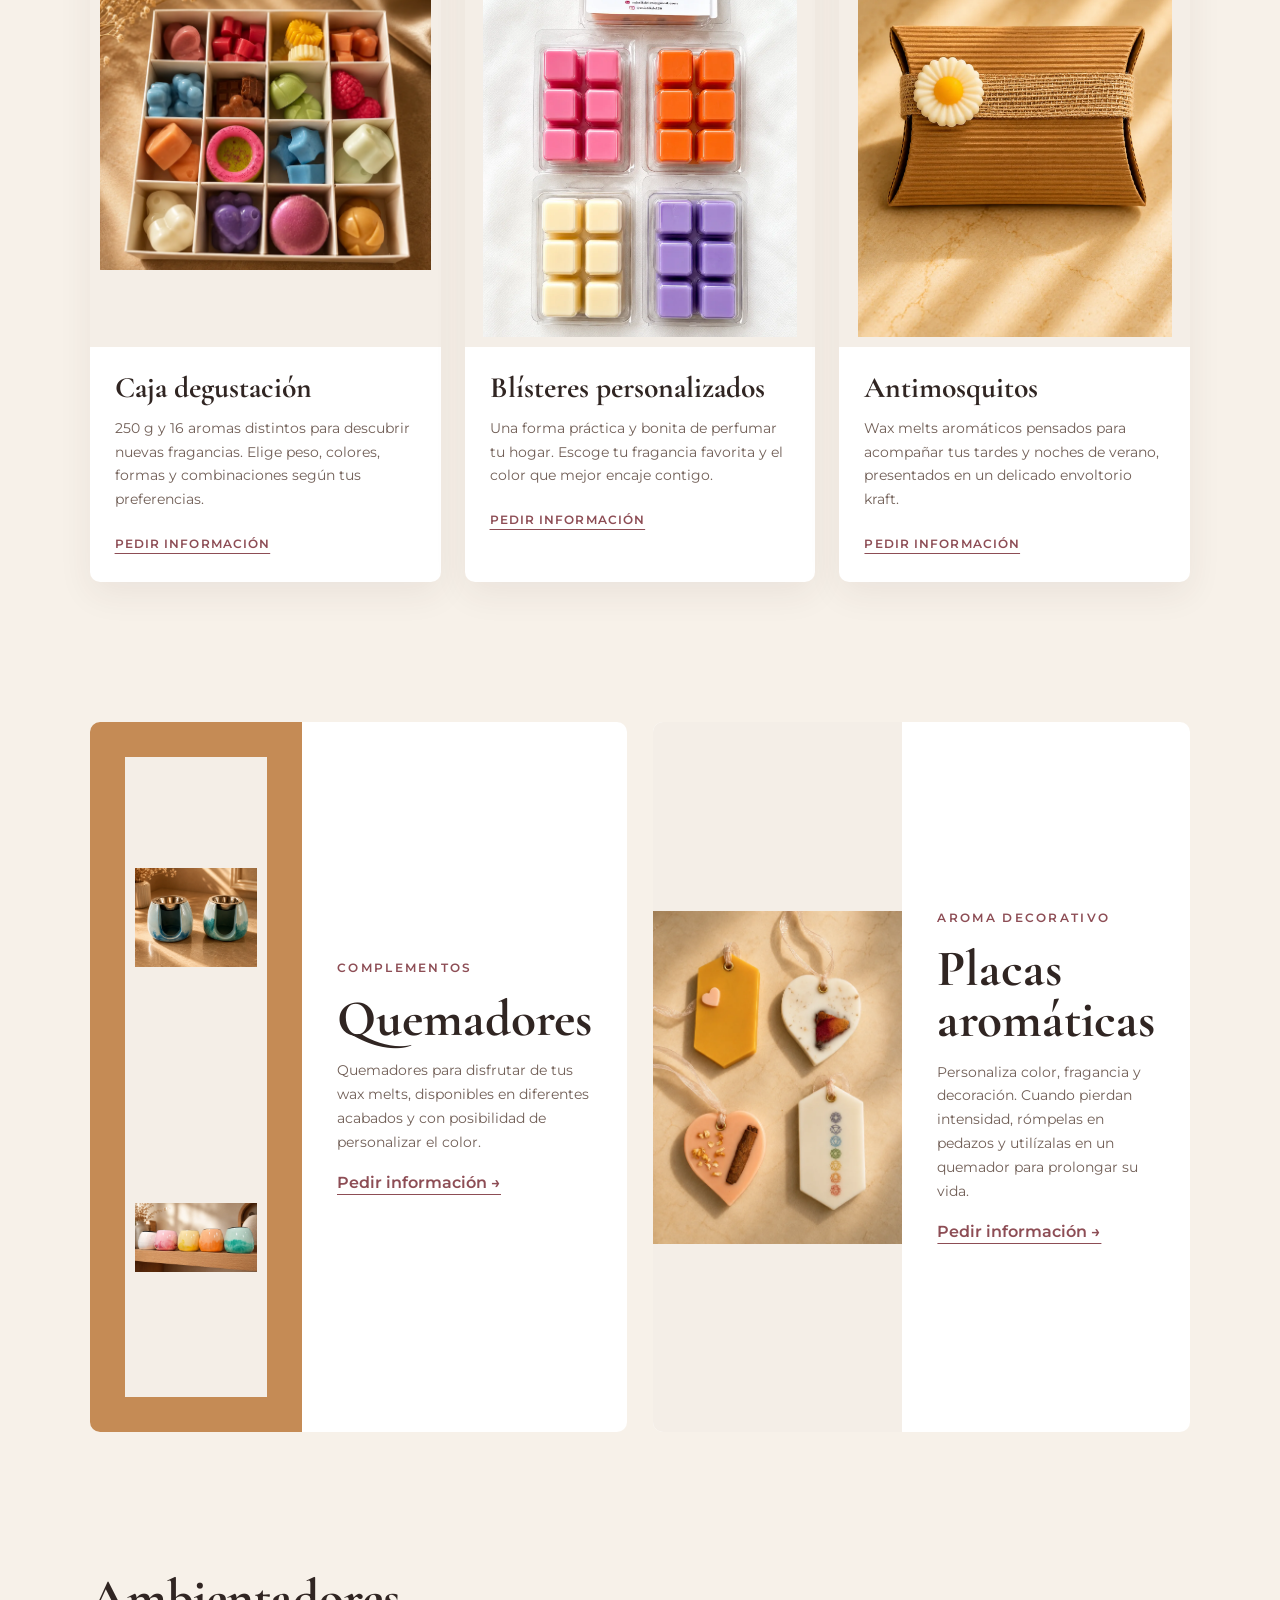
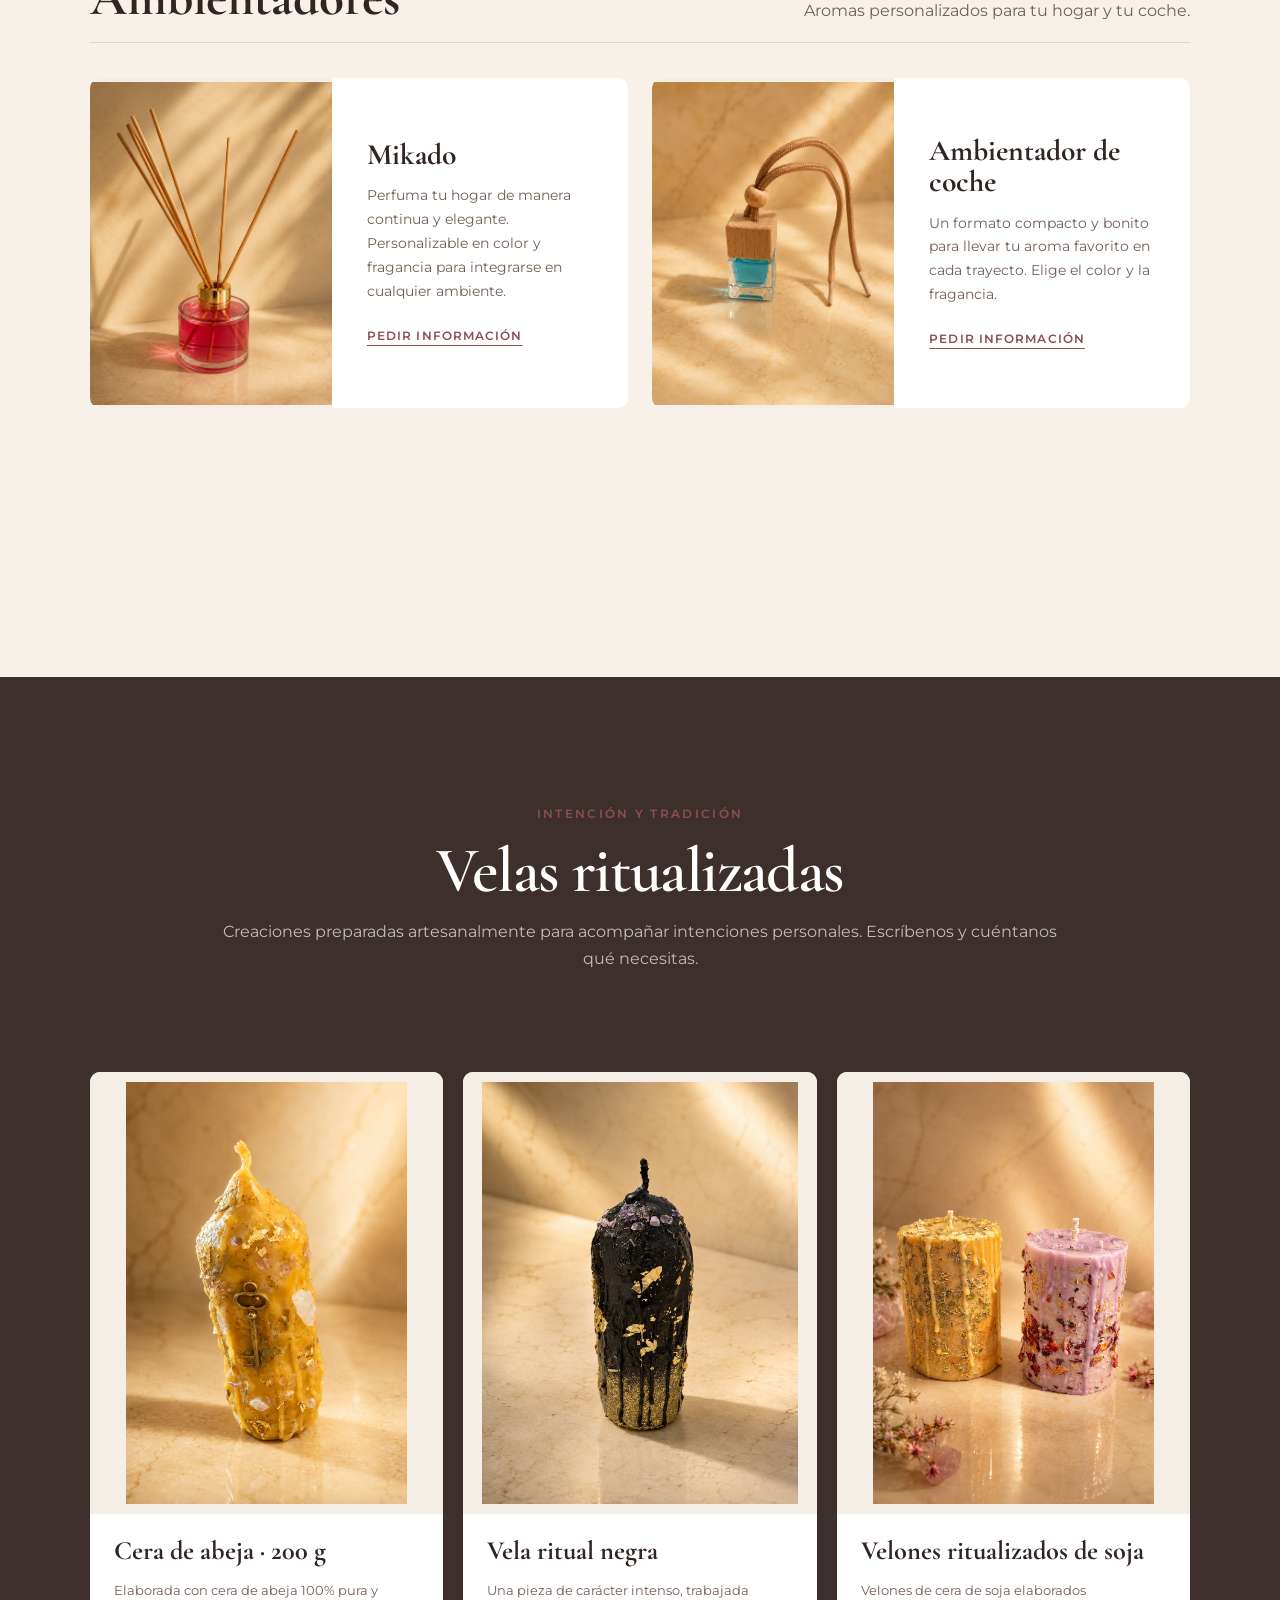
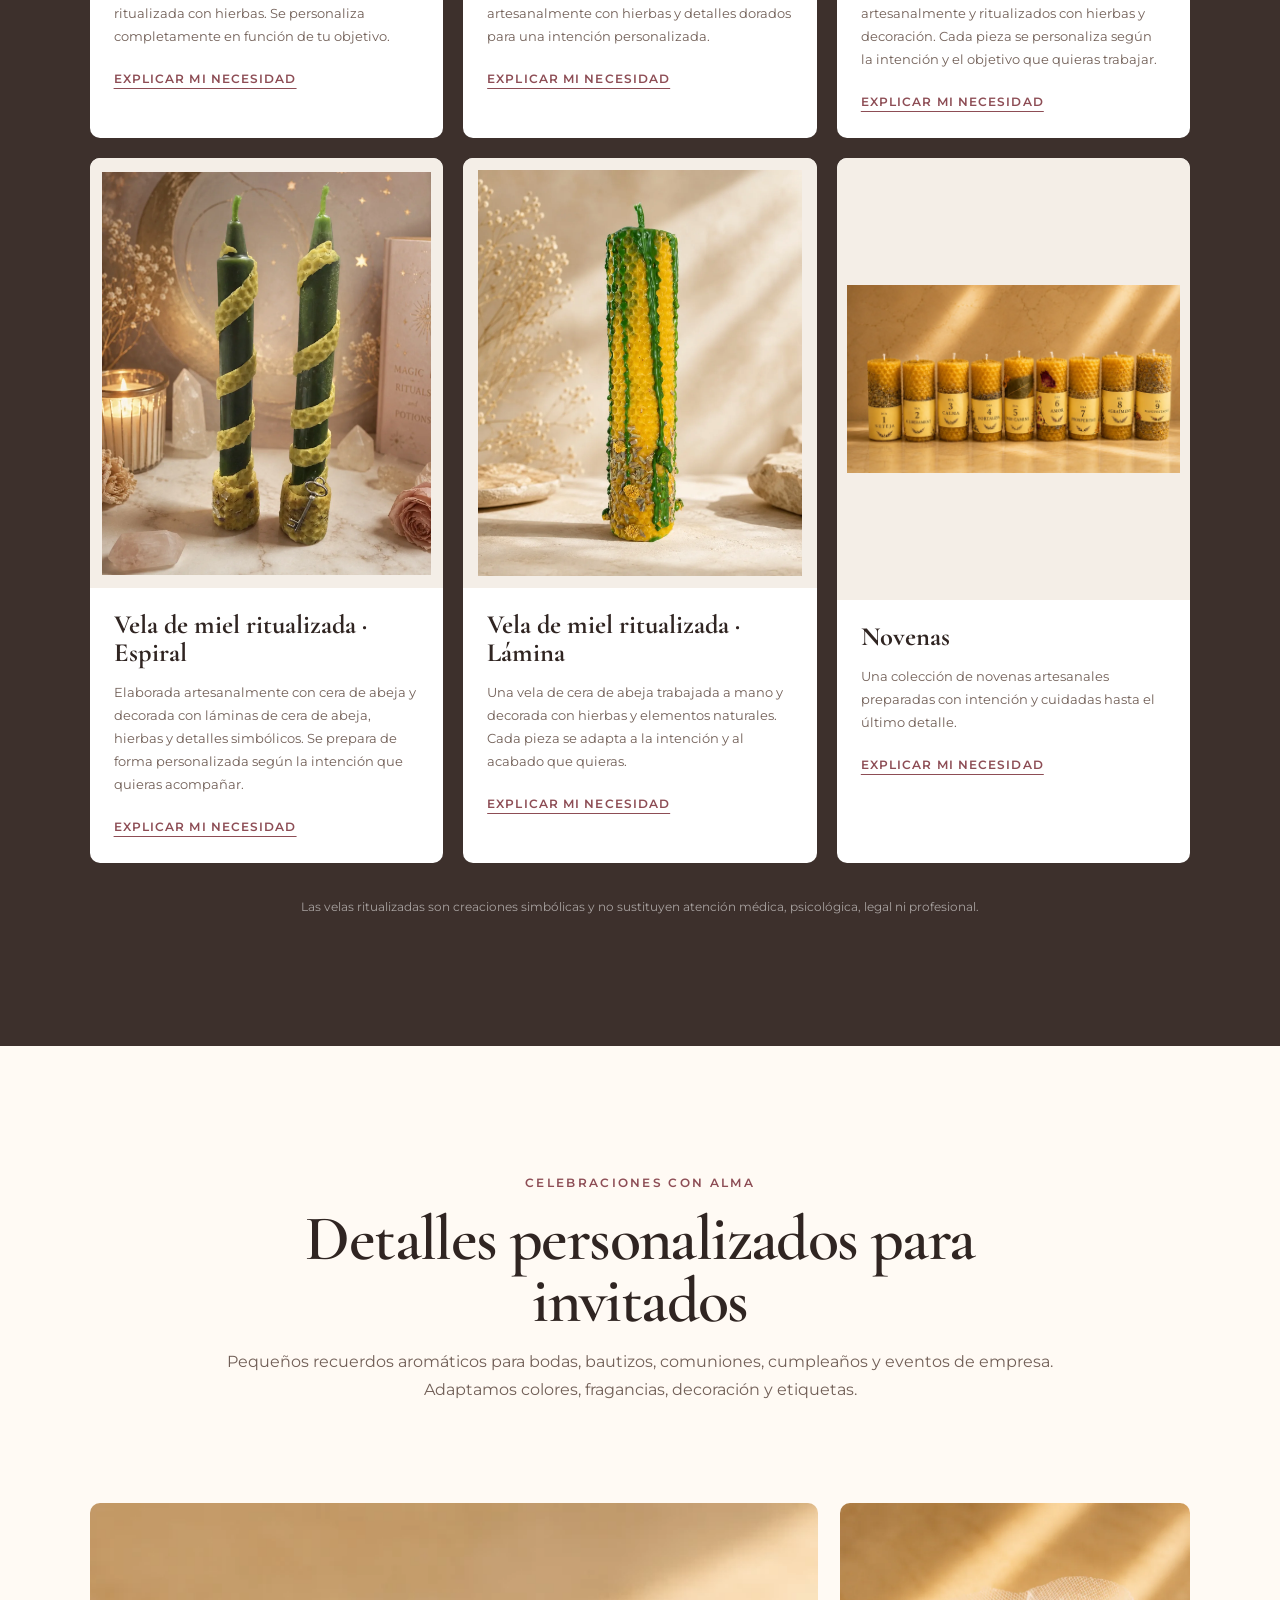
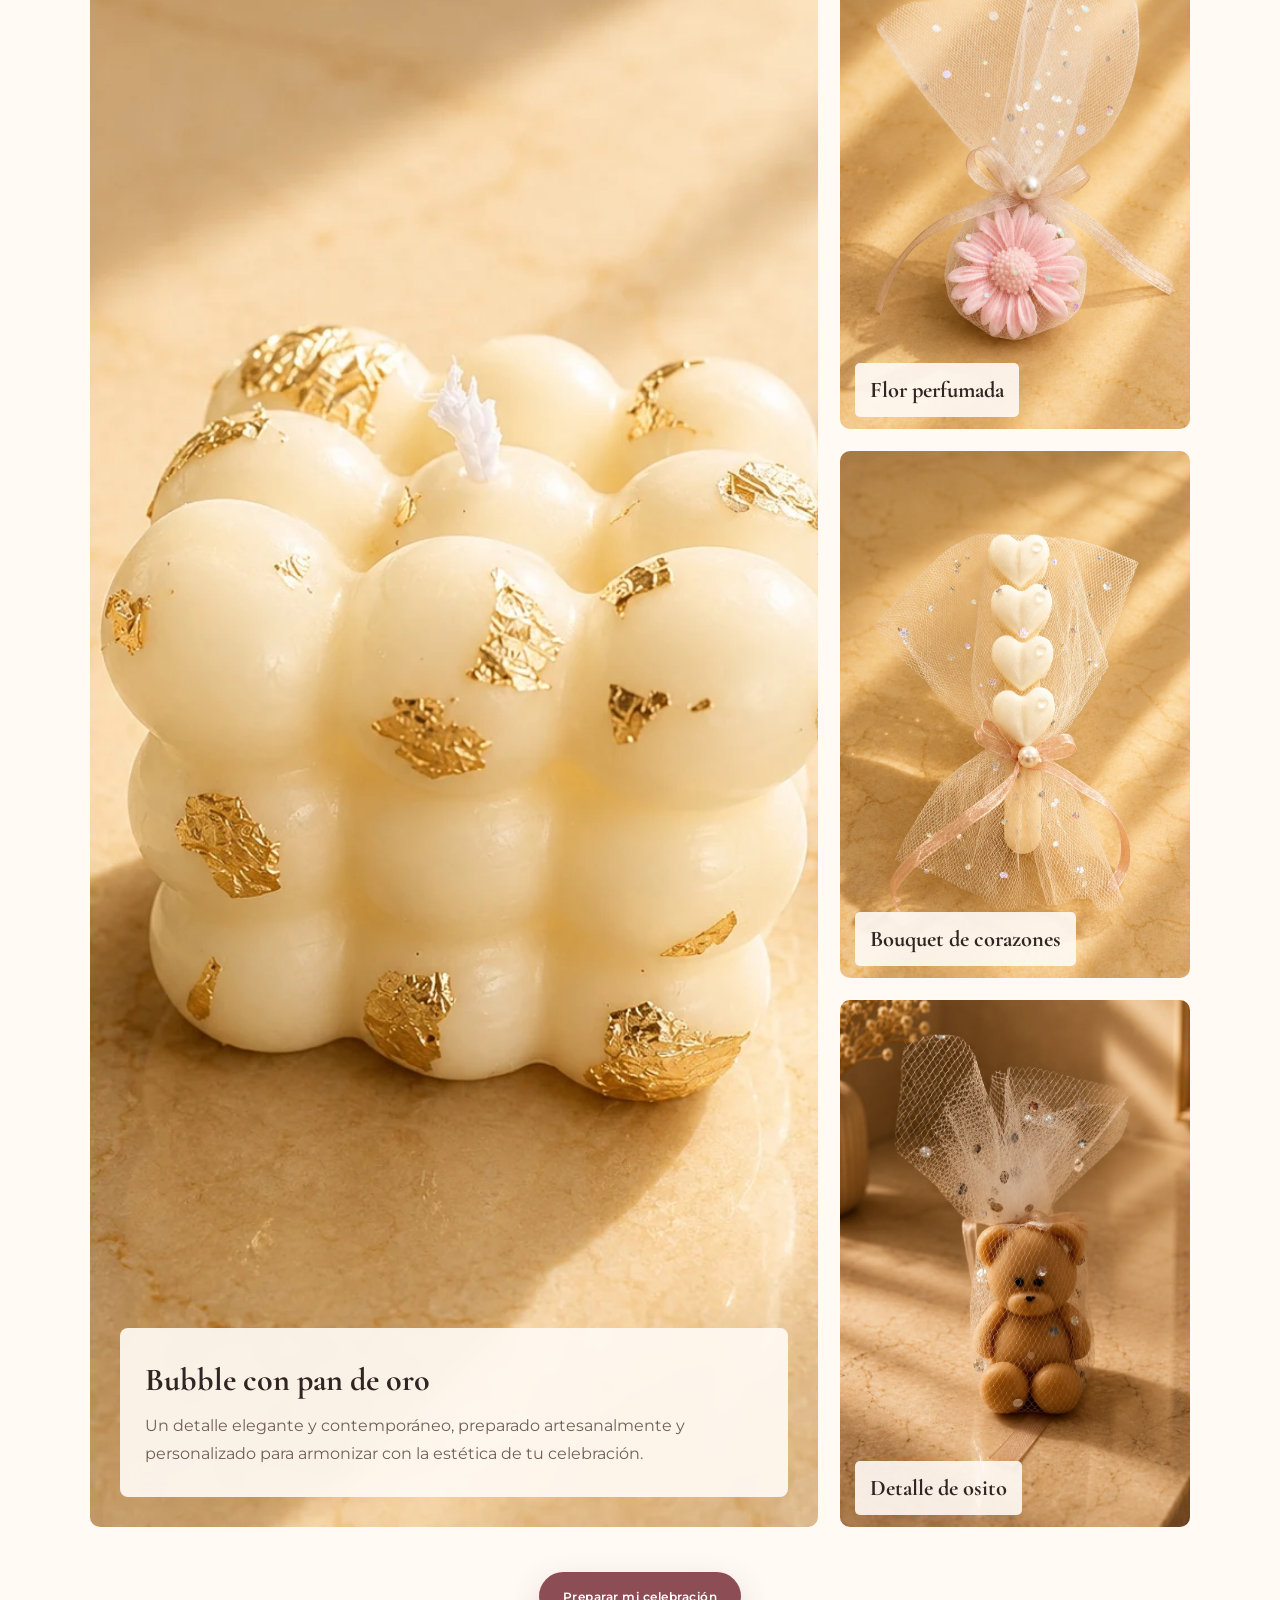
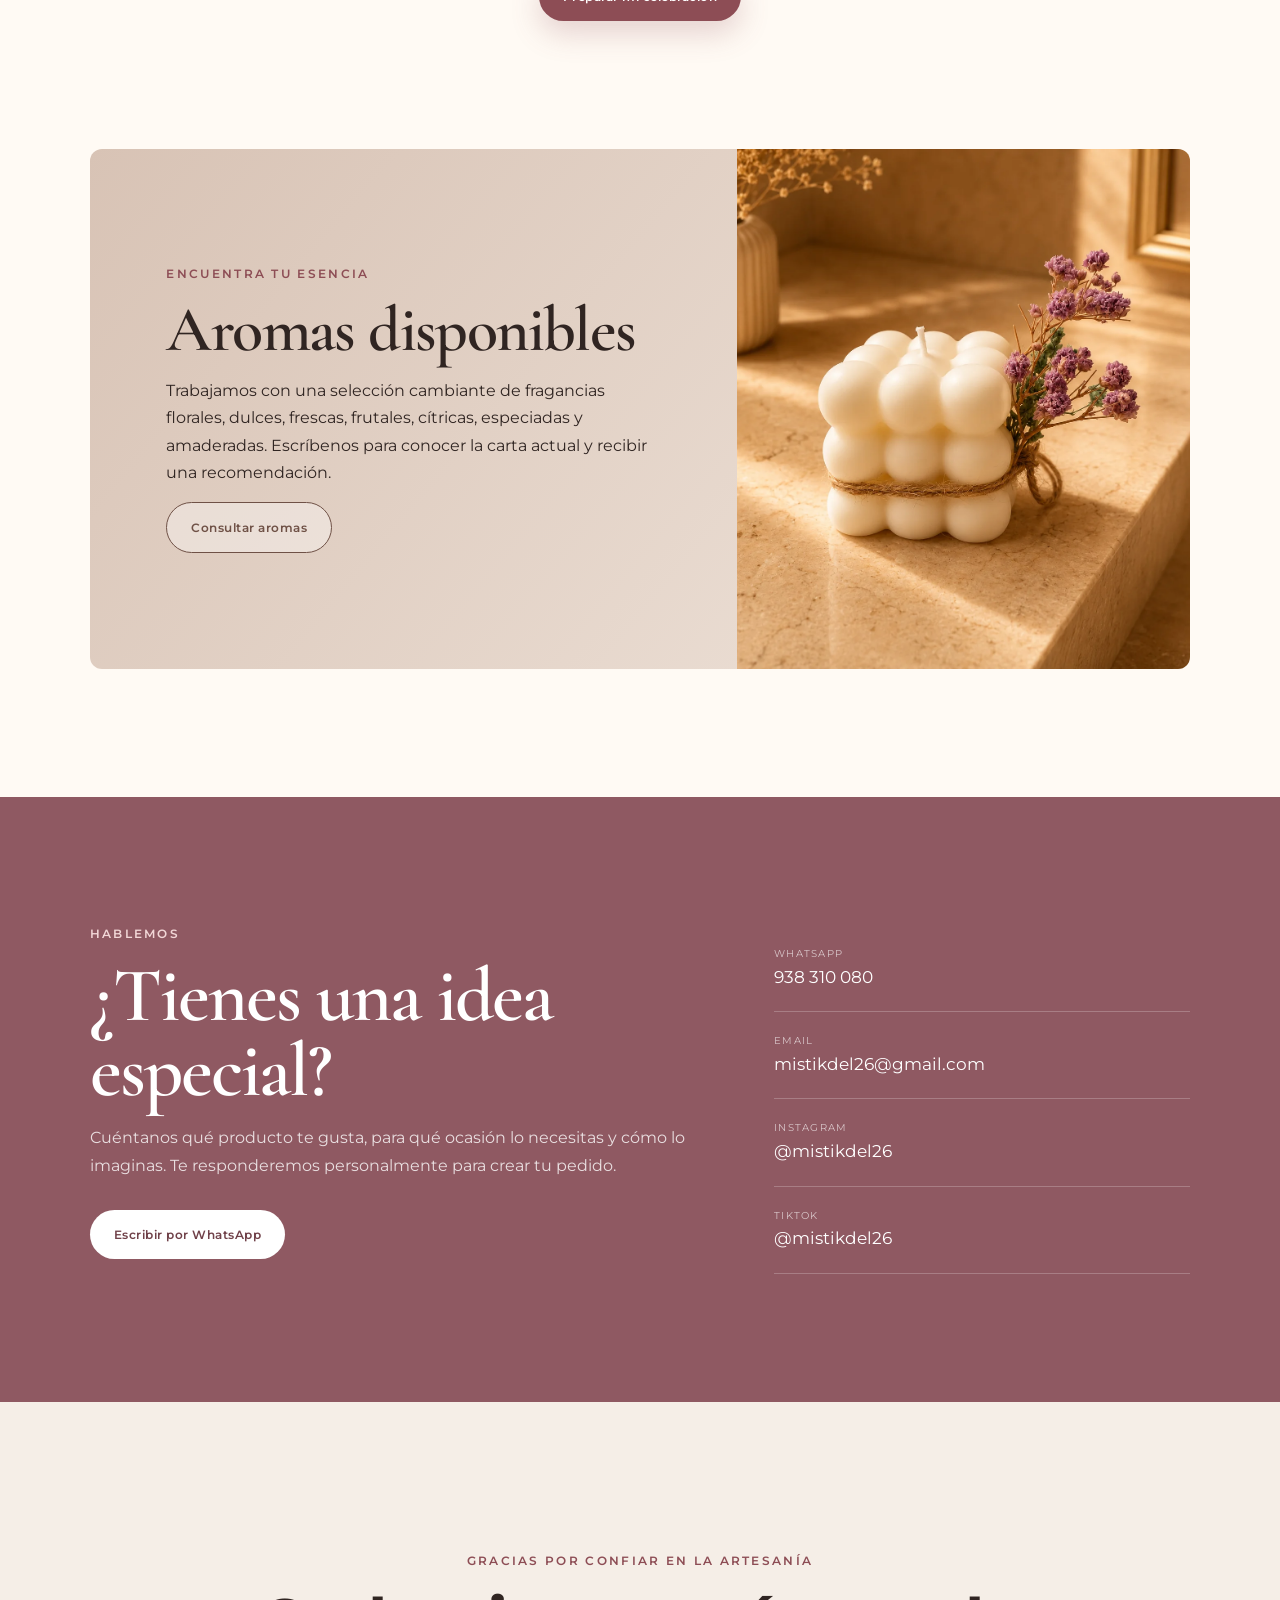
==== commit 650443ef: "Add files via upload v3 . 4 . 2 - fotos completes sense retall" ====
--- a/index.html
+++ b/index.html
@@ -41,7 +41,7 @@
   <link rel="preconnect" href="https://fonts.googleapis.com">
   <link rel="preconnect" href="https://fonts.gstatic.com" crossorigin>
   <link href="https://fonts.googleapis.com/css2?family=Cormorant+Garamond:wght@500;600;700&family=Montserrat:wght@400;500;600&display=swap" rel="stylesheet">
-  <link rel="stylesheet" href="styles.css">
+  <link rel="stylesheet" href="styles.css?v=342">
 
   <script type="application/ld+json">
   {
@@ -278,6 +278,6 @@
   </footer>
 
   <a class="floating-whatsapp whatsapp-link" href="https://wa.me/c/34938310080" target="_blank" rel="noopener" aria-label="Abrir el catálogo de Mistik en WhatsApp" data-message-es="Hola Mistik, me gustaría recibir información sobre vuestro catálogo." data-message-ca="Hola Mistik, m'agradaria rebre informació sobre el vostre catàleg.">Catálogo</a>
-  <script src="script.js"></script>
+  <script src="script.js?v=342"></script>
 </body>
 </html>
--- a/styles.css
+++ b/styles.css
@@ -70,3 +70,51 @@
   .burner-gallery{grid-template-rows:none;grid-template-columns:1fr}
   .feature-card .burner-gallery img{height:280px;min-height:0;max-height:280px;object-fit:contain;padding:8px}
 }
+
+/* v3.4.2 — Mostrar el producto completo en las fotografías del catálogo */
+.product-card img,
+.ritual-card img {
+  width: 100%;
+  height: auto;
+  aspect-ratio: 4 / 5;
+  object-fit: contain;
+  object-position: center;
+  background: #f4eee7;
+  padding: 10px;
+}
+
+/* Evita recortes en las composiciones especiales del catálogo */
+.feature-card img,
+.horizontal-card img,
+.split-image img,
+.mini-gallery img {
+  object-fit: contain;
+  object-position: center;
+  background: #f4eee7;
+}
+
+/* Cremadores: ambas fotos completas y centradas */
+.feature-card .burner-gallery img {
+  object-fit: contain;
+  object-position: center;
+  background: #f4eee7;
+  padding: 10px;
+}
+
+/* Espelmes de mel decoratives i ritualitzades: peça completa */
+.bee-decor-card .bee-decor-photo,
+.ritual-honey-card .ritual-honey-photo {
+  object-fit: contain;
+  object-position: center;
+  background: #f4eee7;
+}
+
+@media (max-width: 760px) {
+  .product-card img,
+  .ritual-card img {
+    aspect-ratio: 4 / 5;
+    object-fit: contain;
+    object-position: center;
+    padding: 8px;
+  }
+}
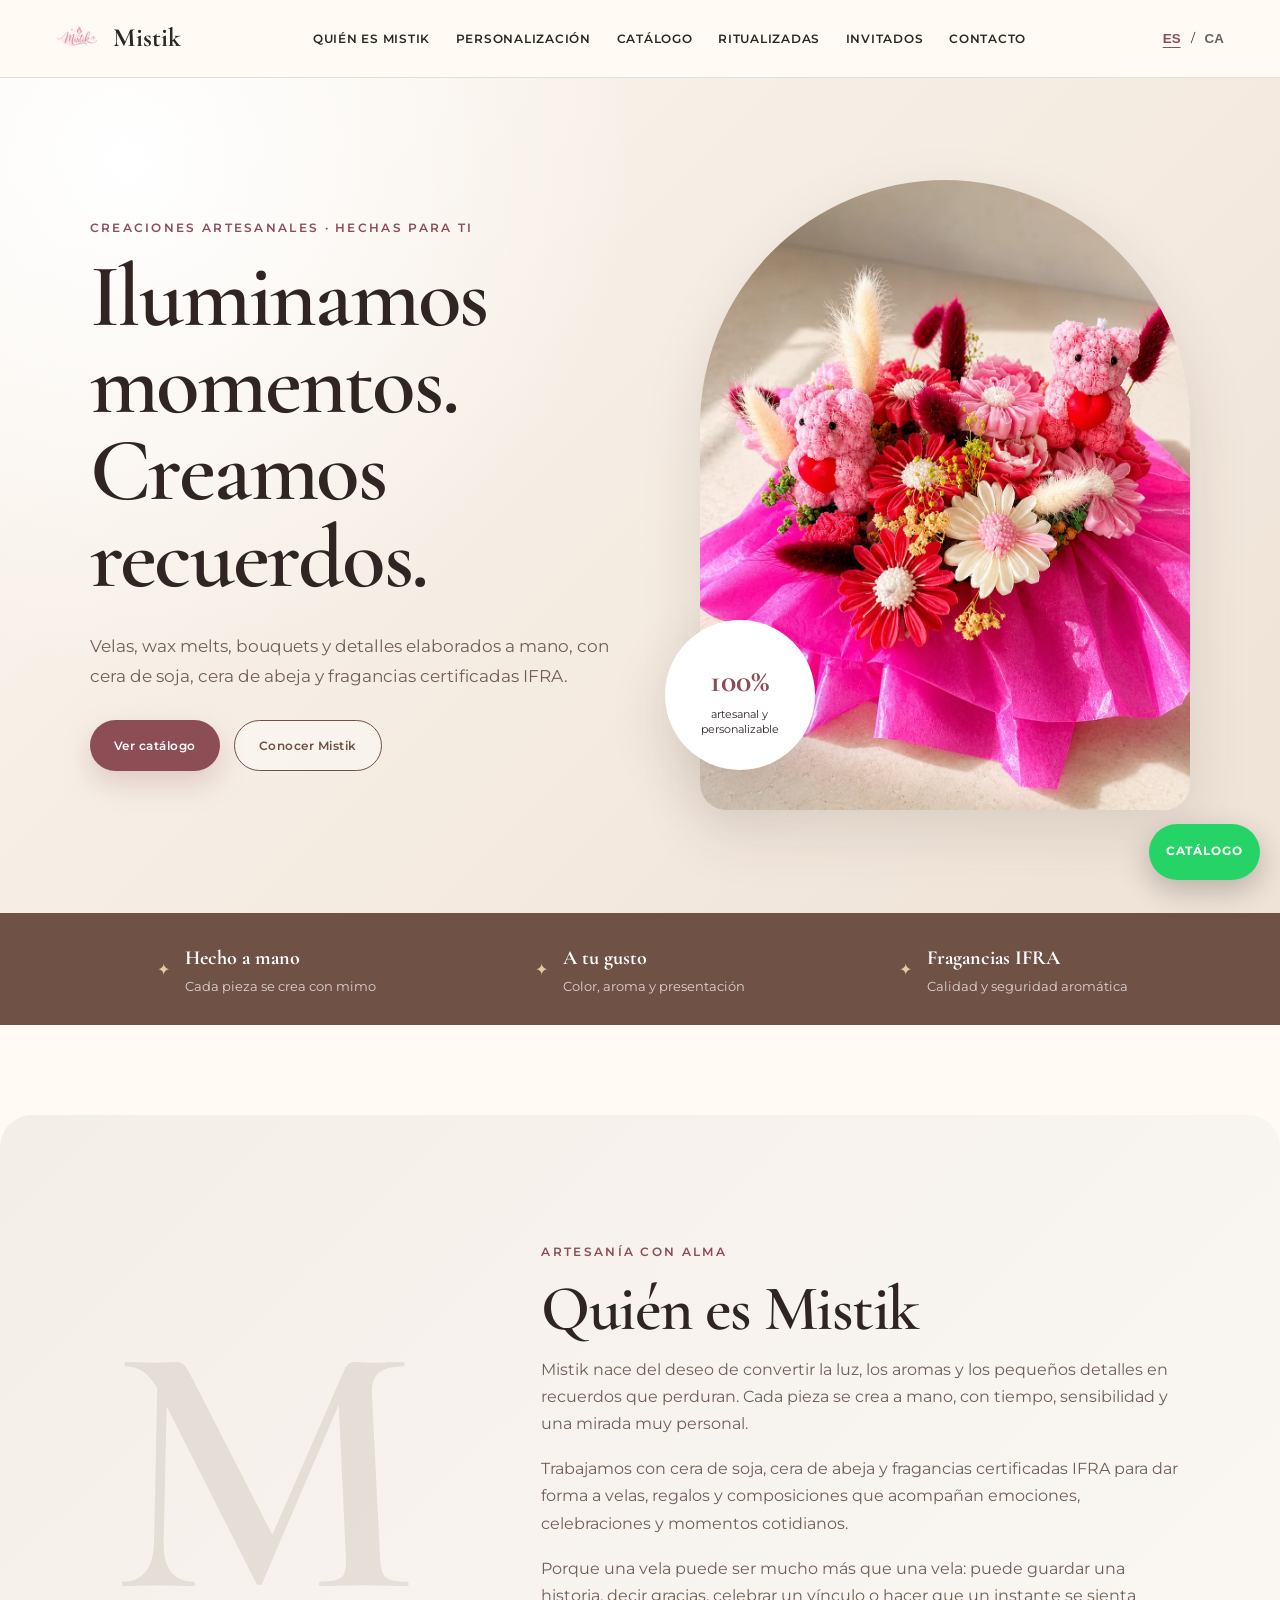
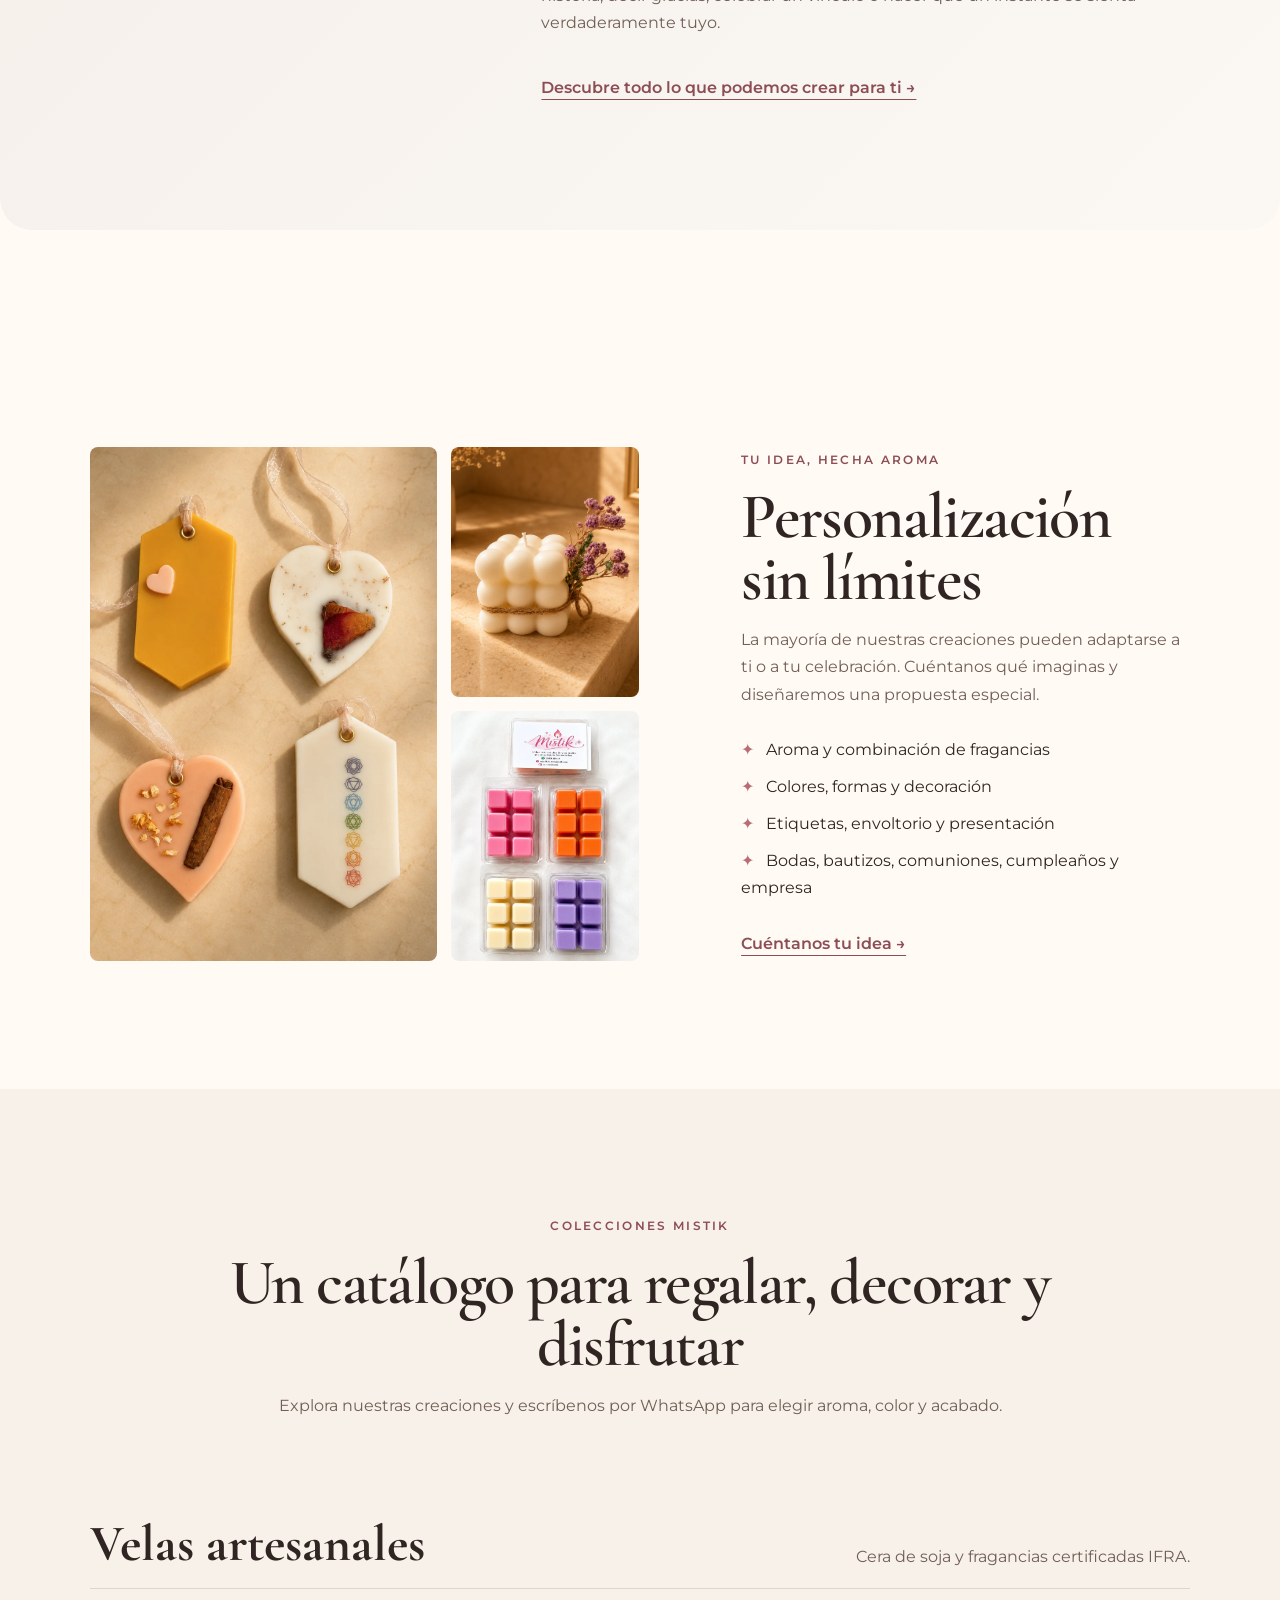
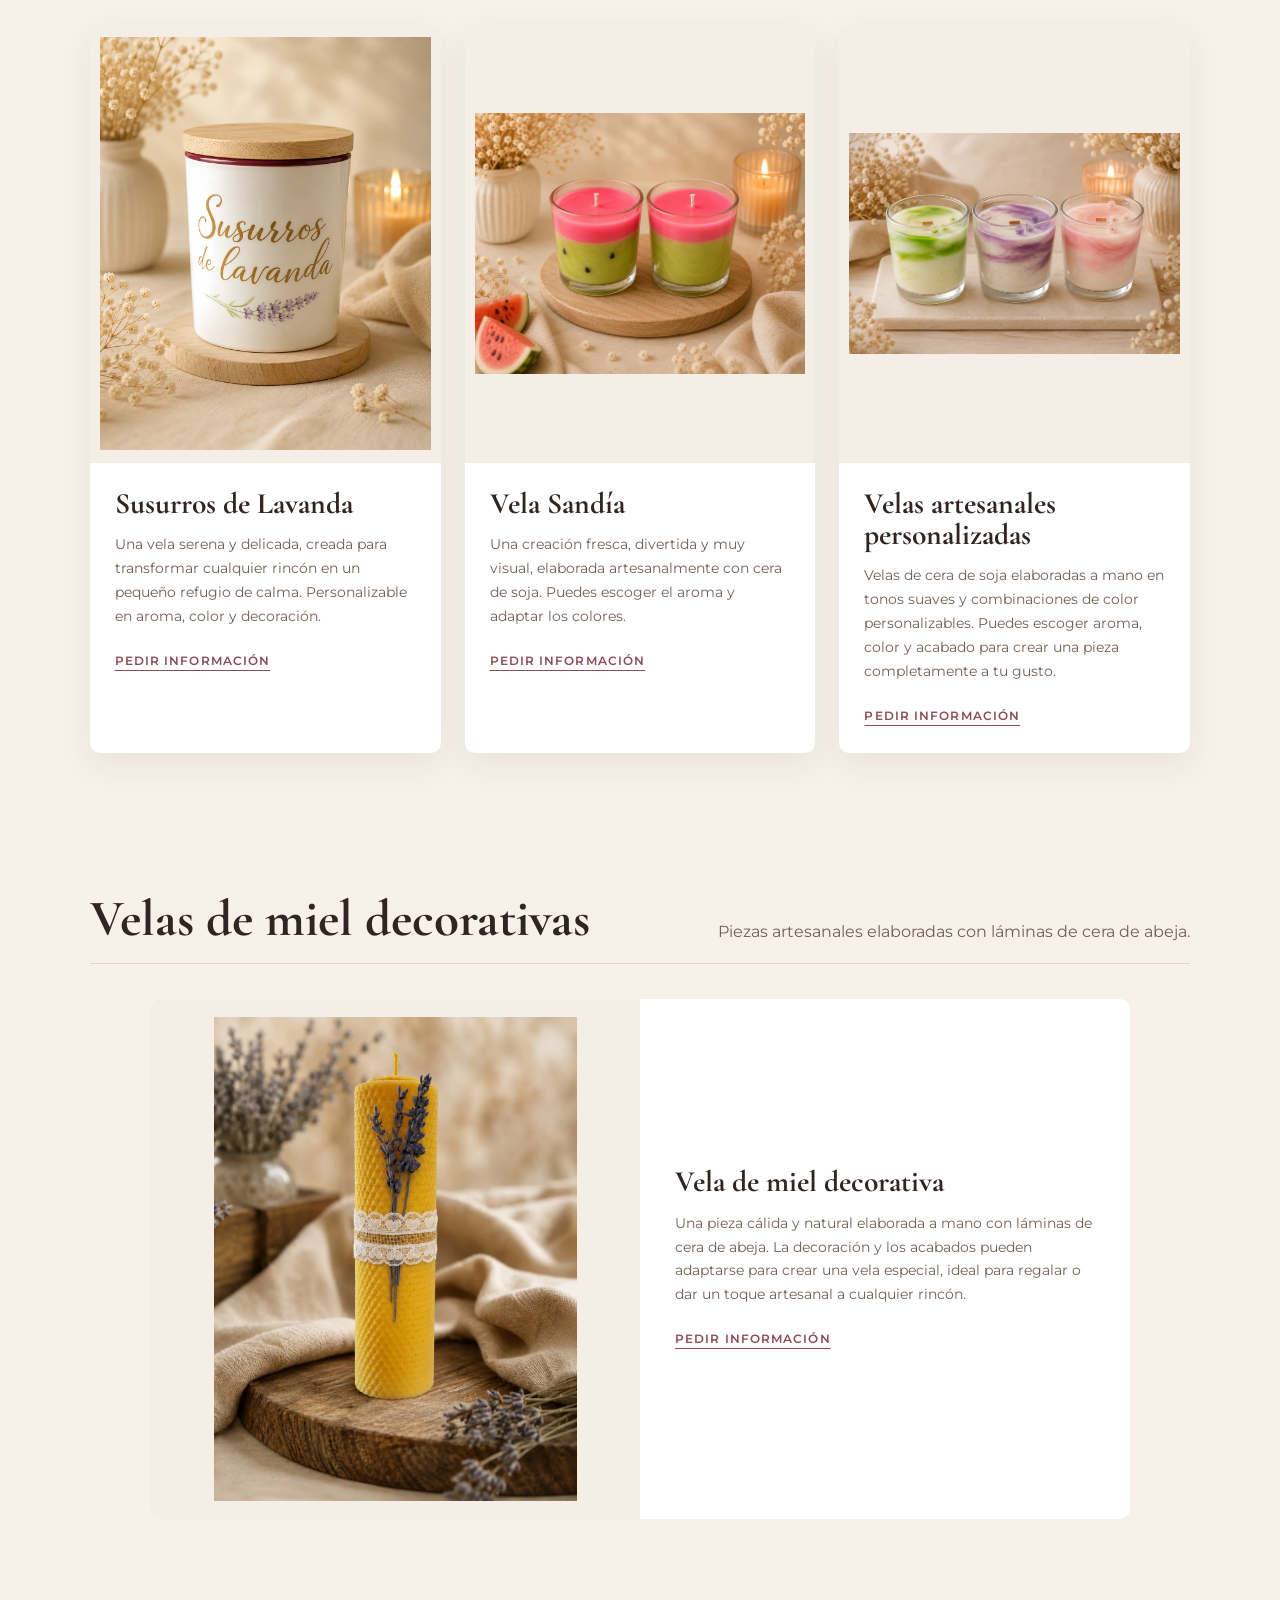
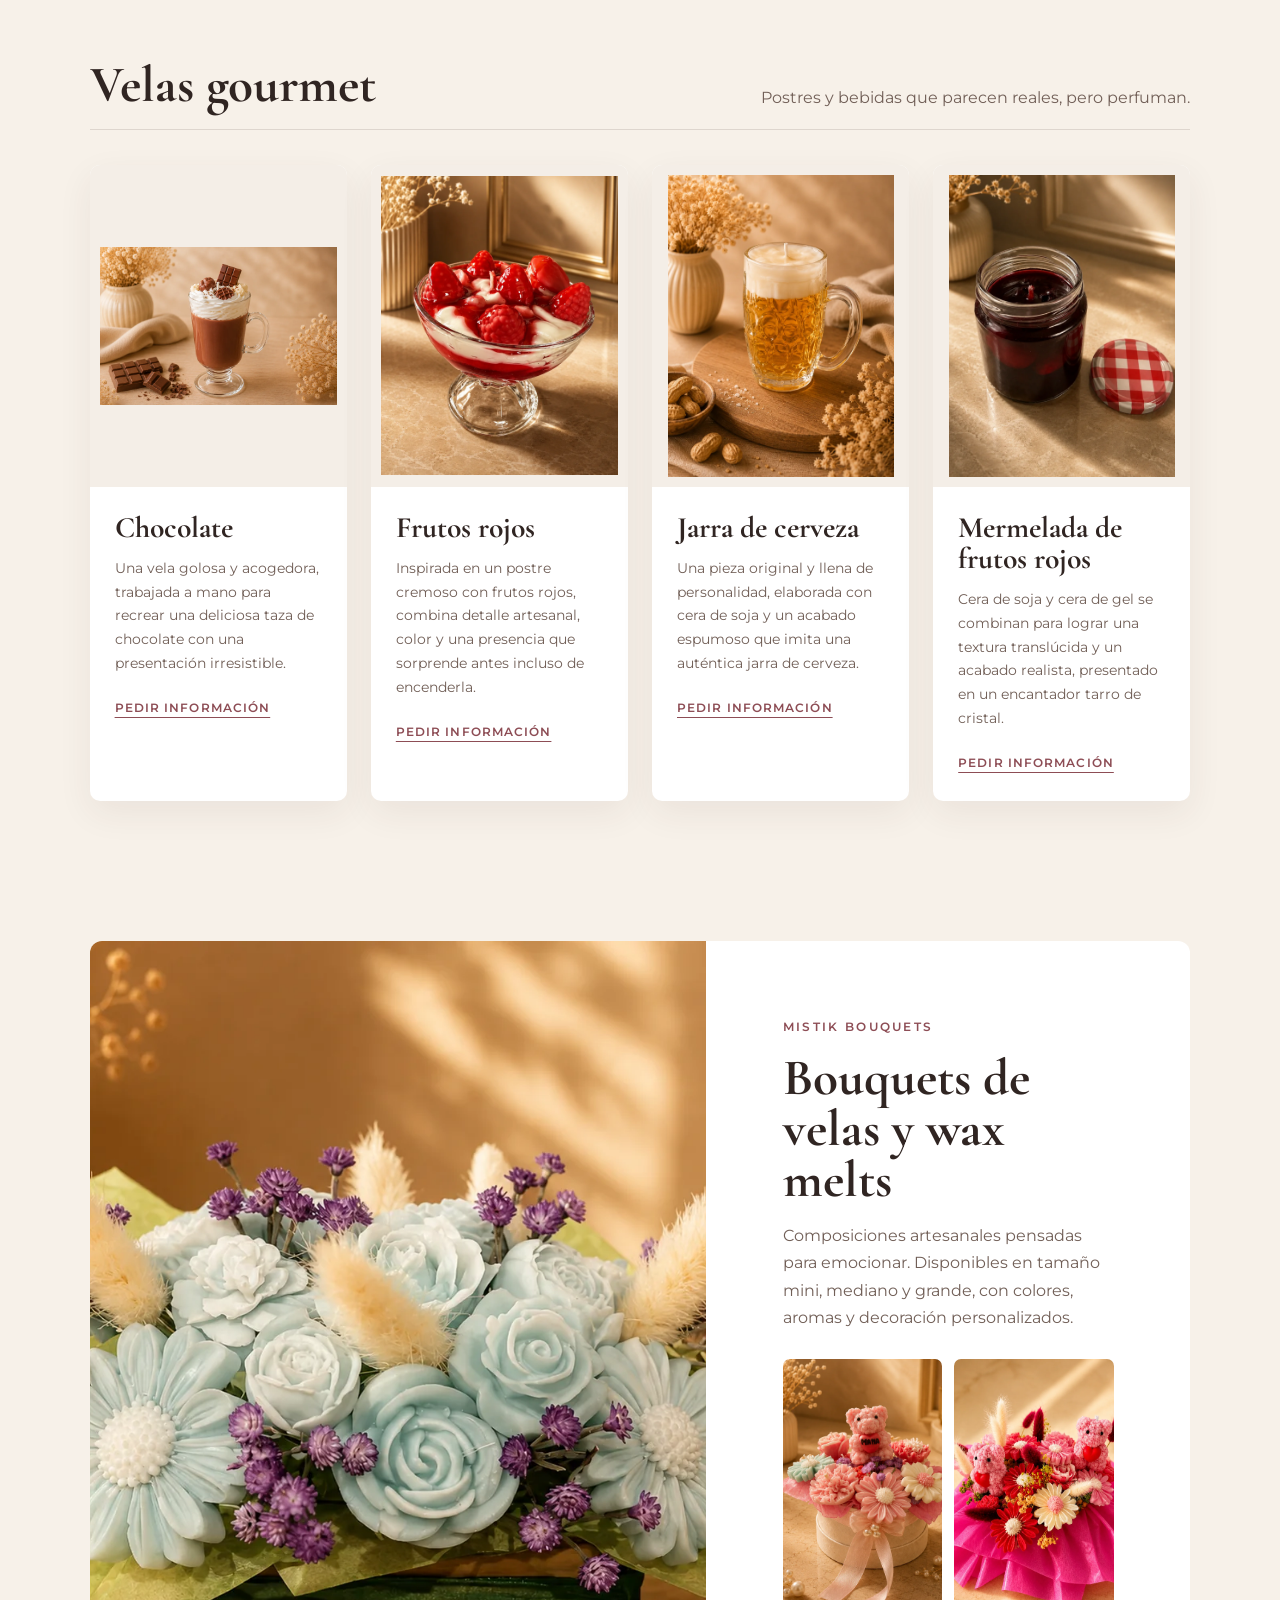
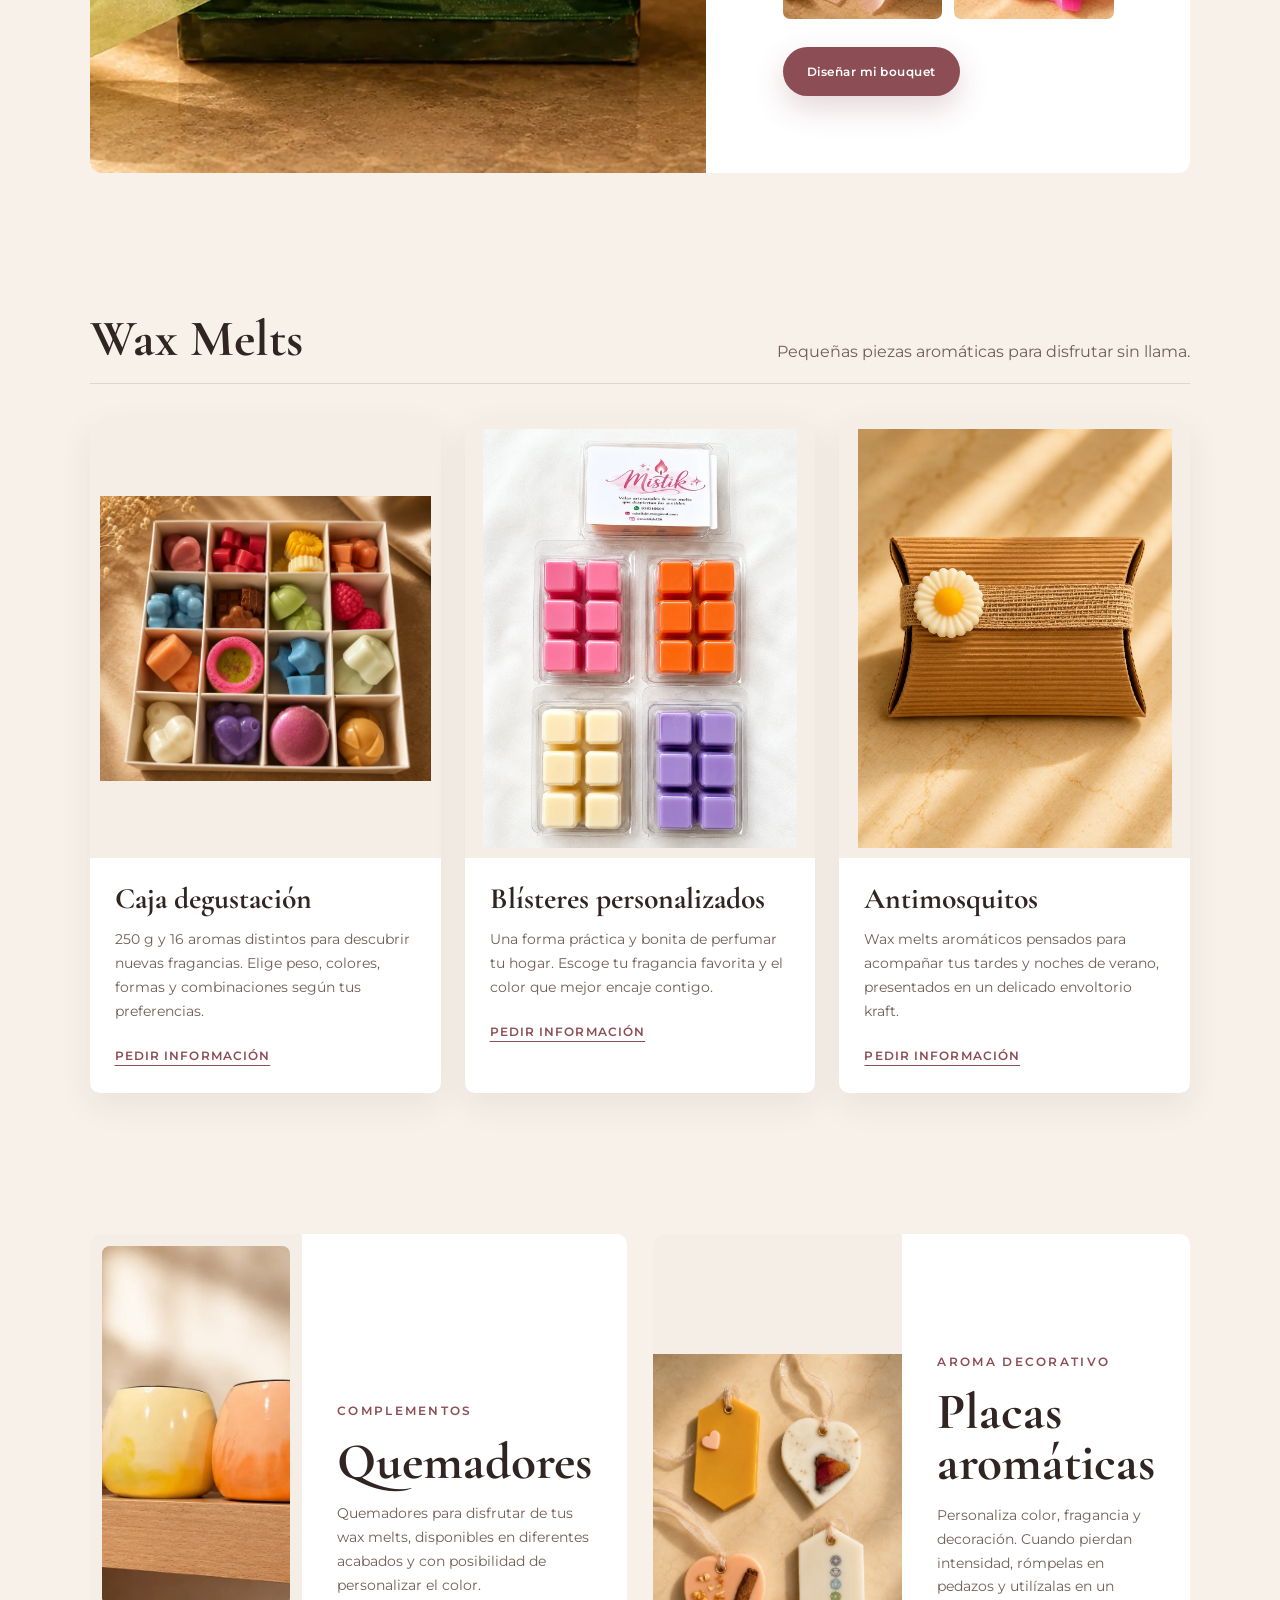
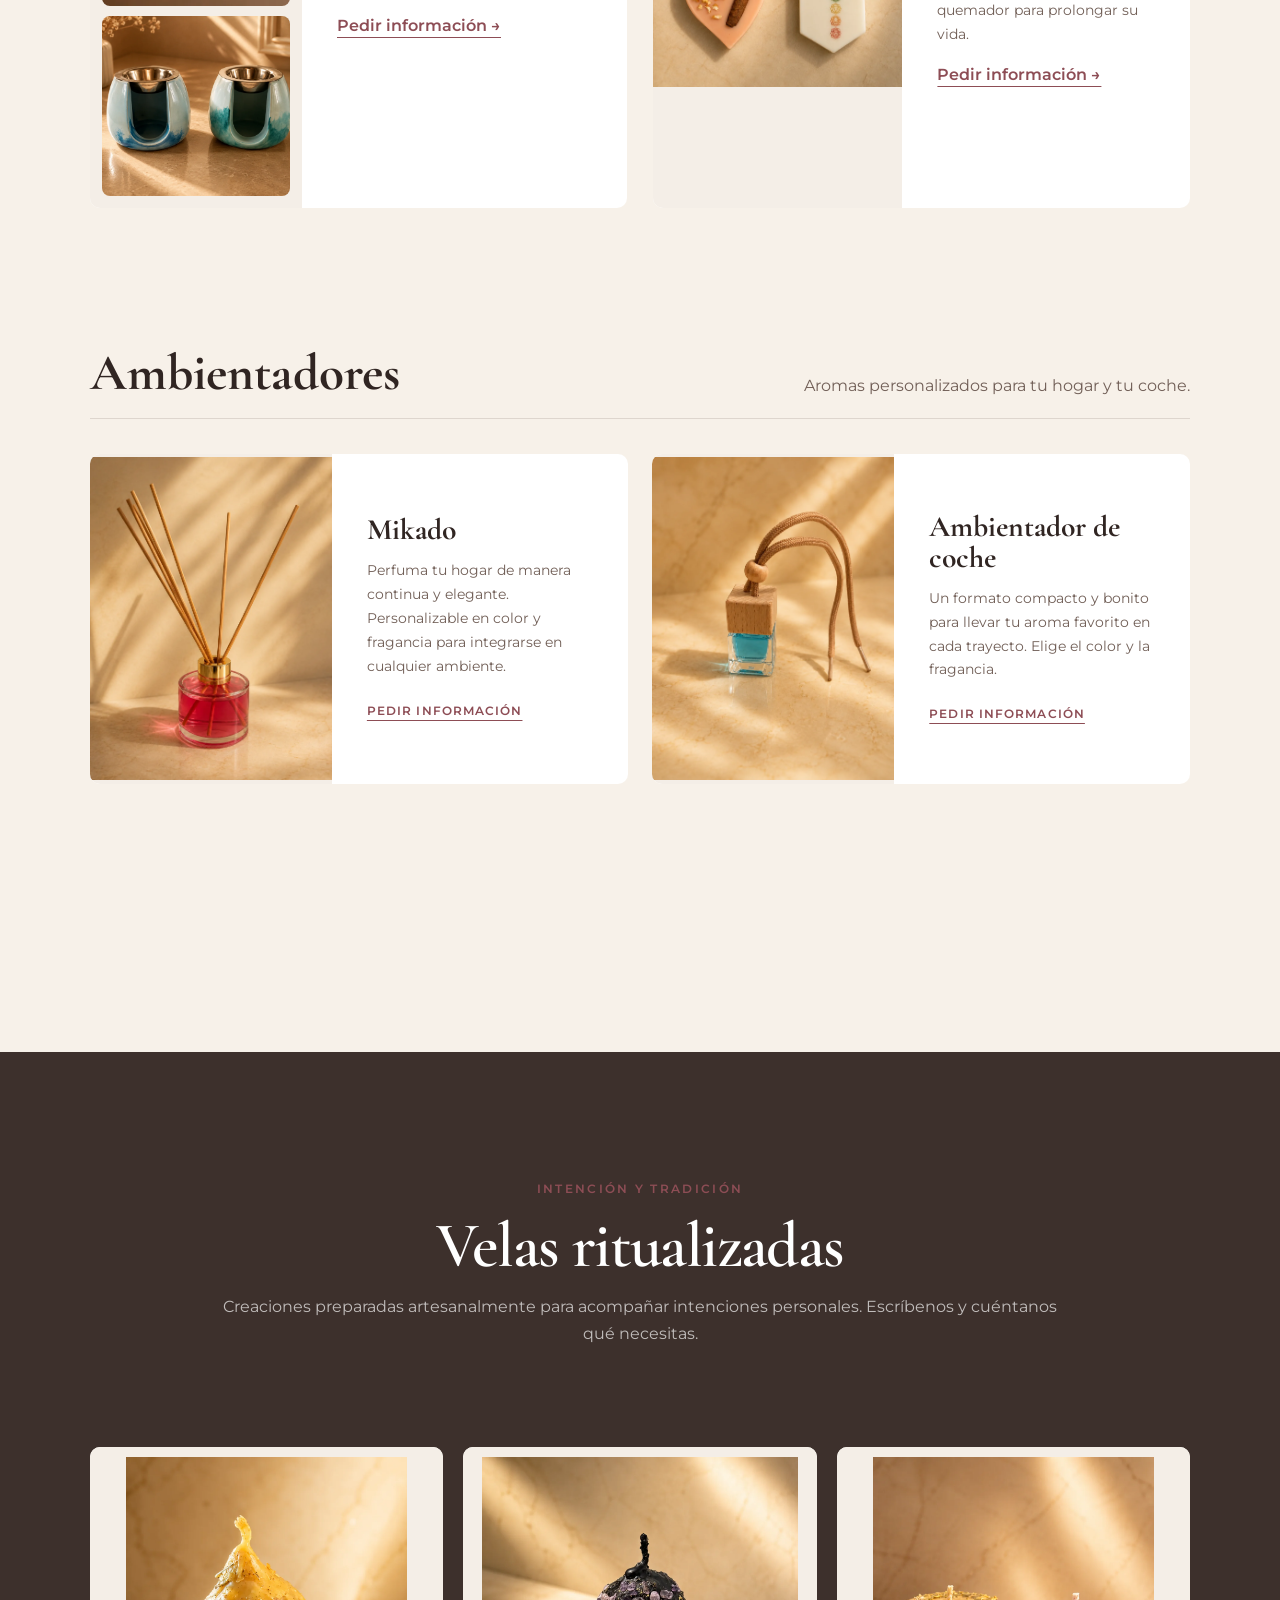
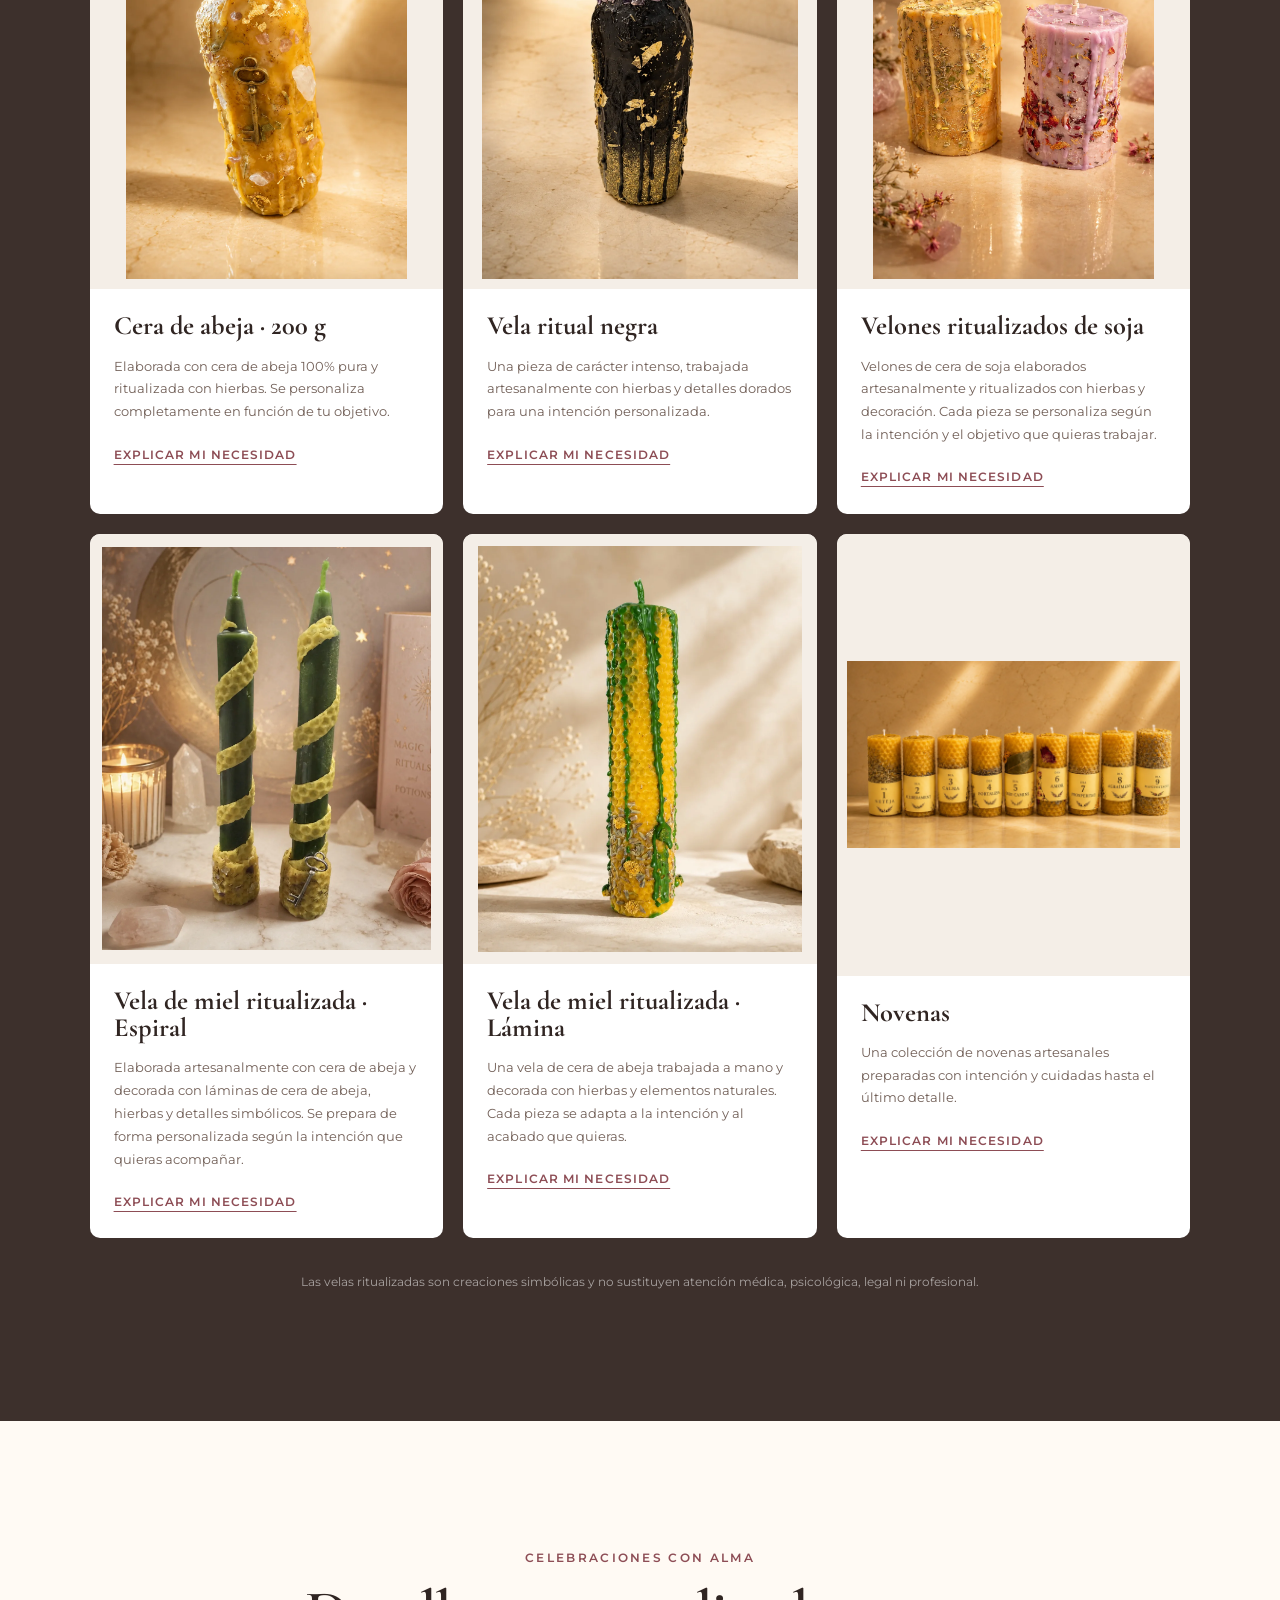
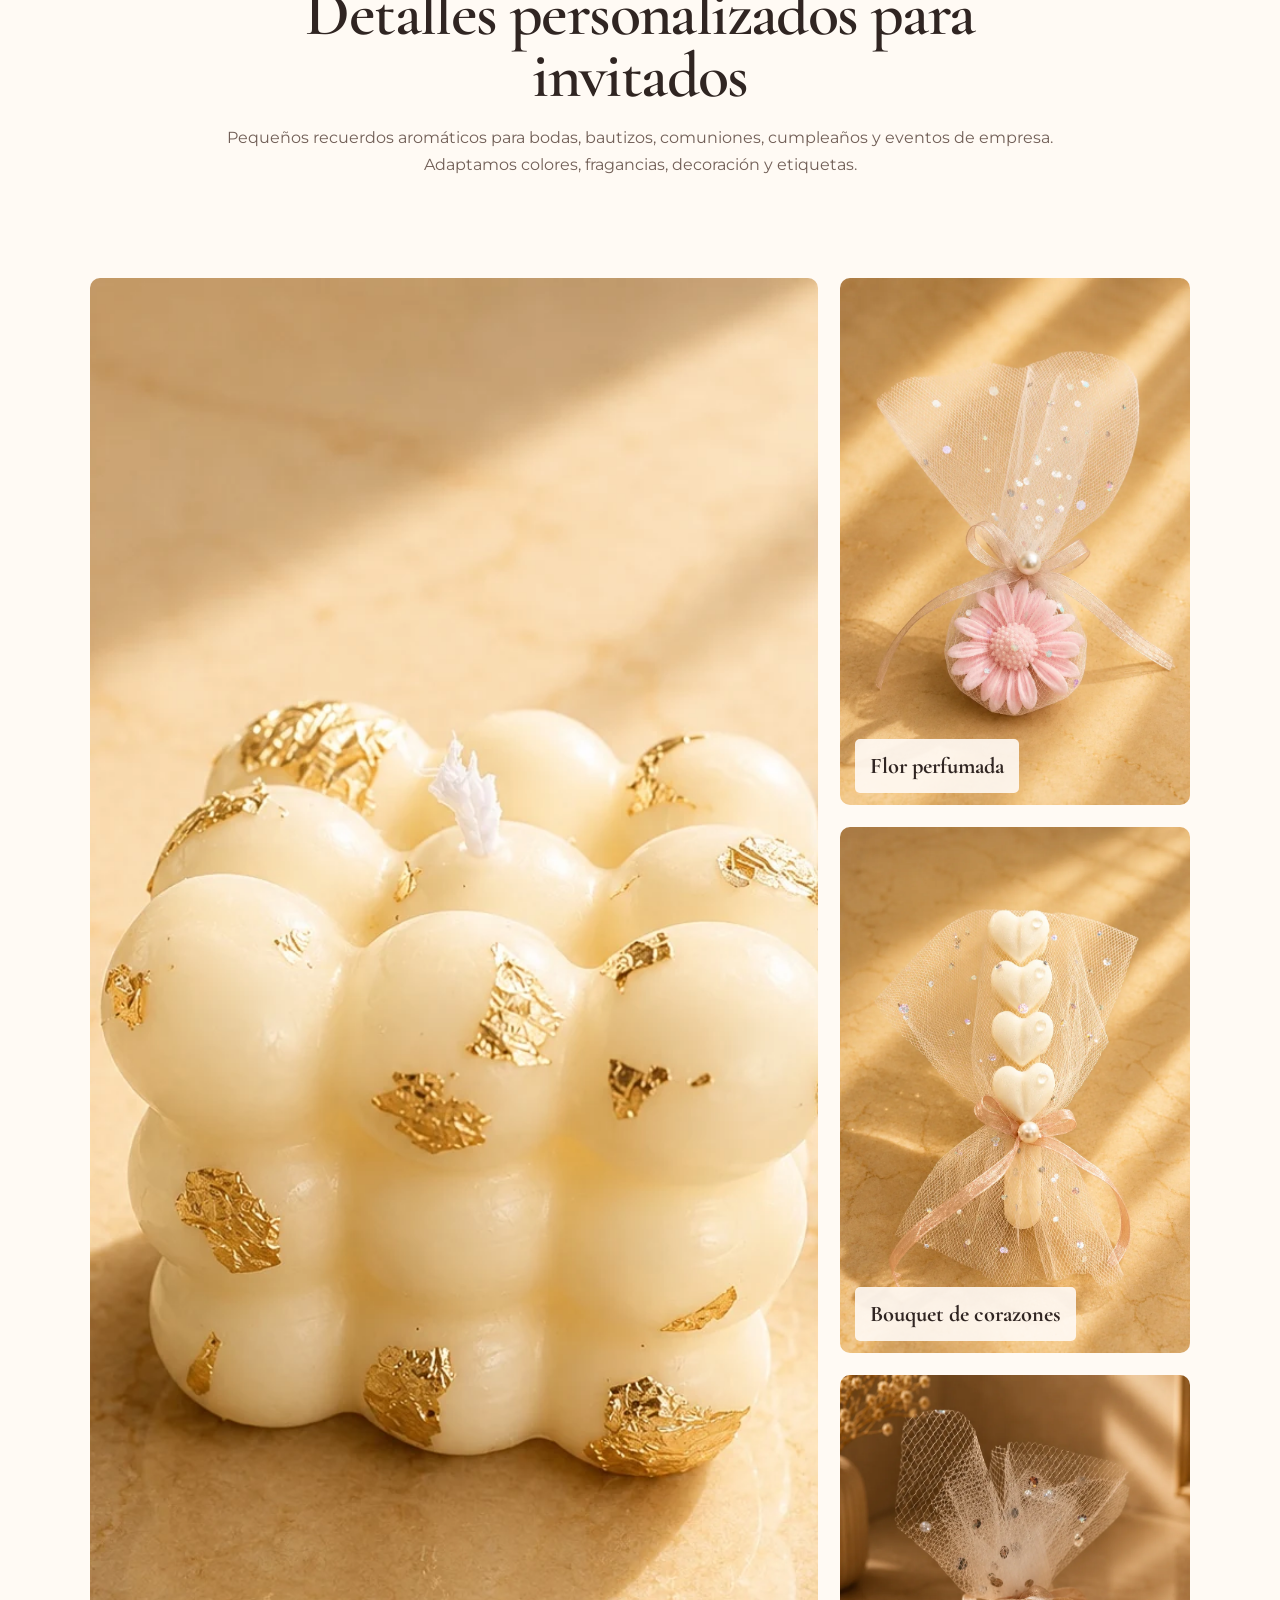
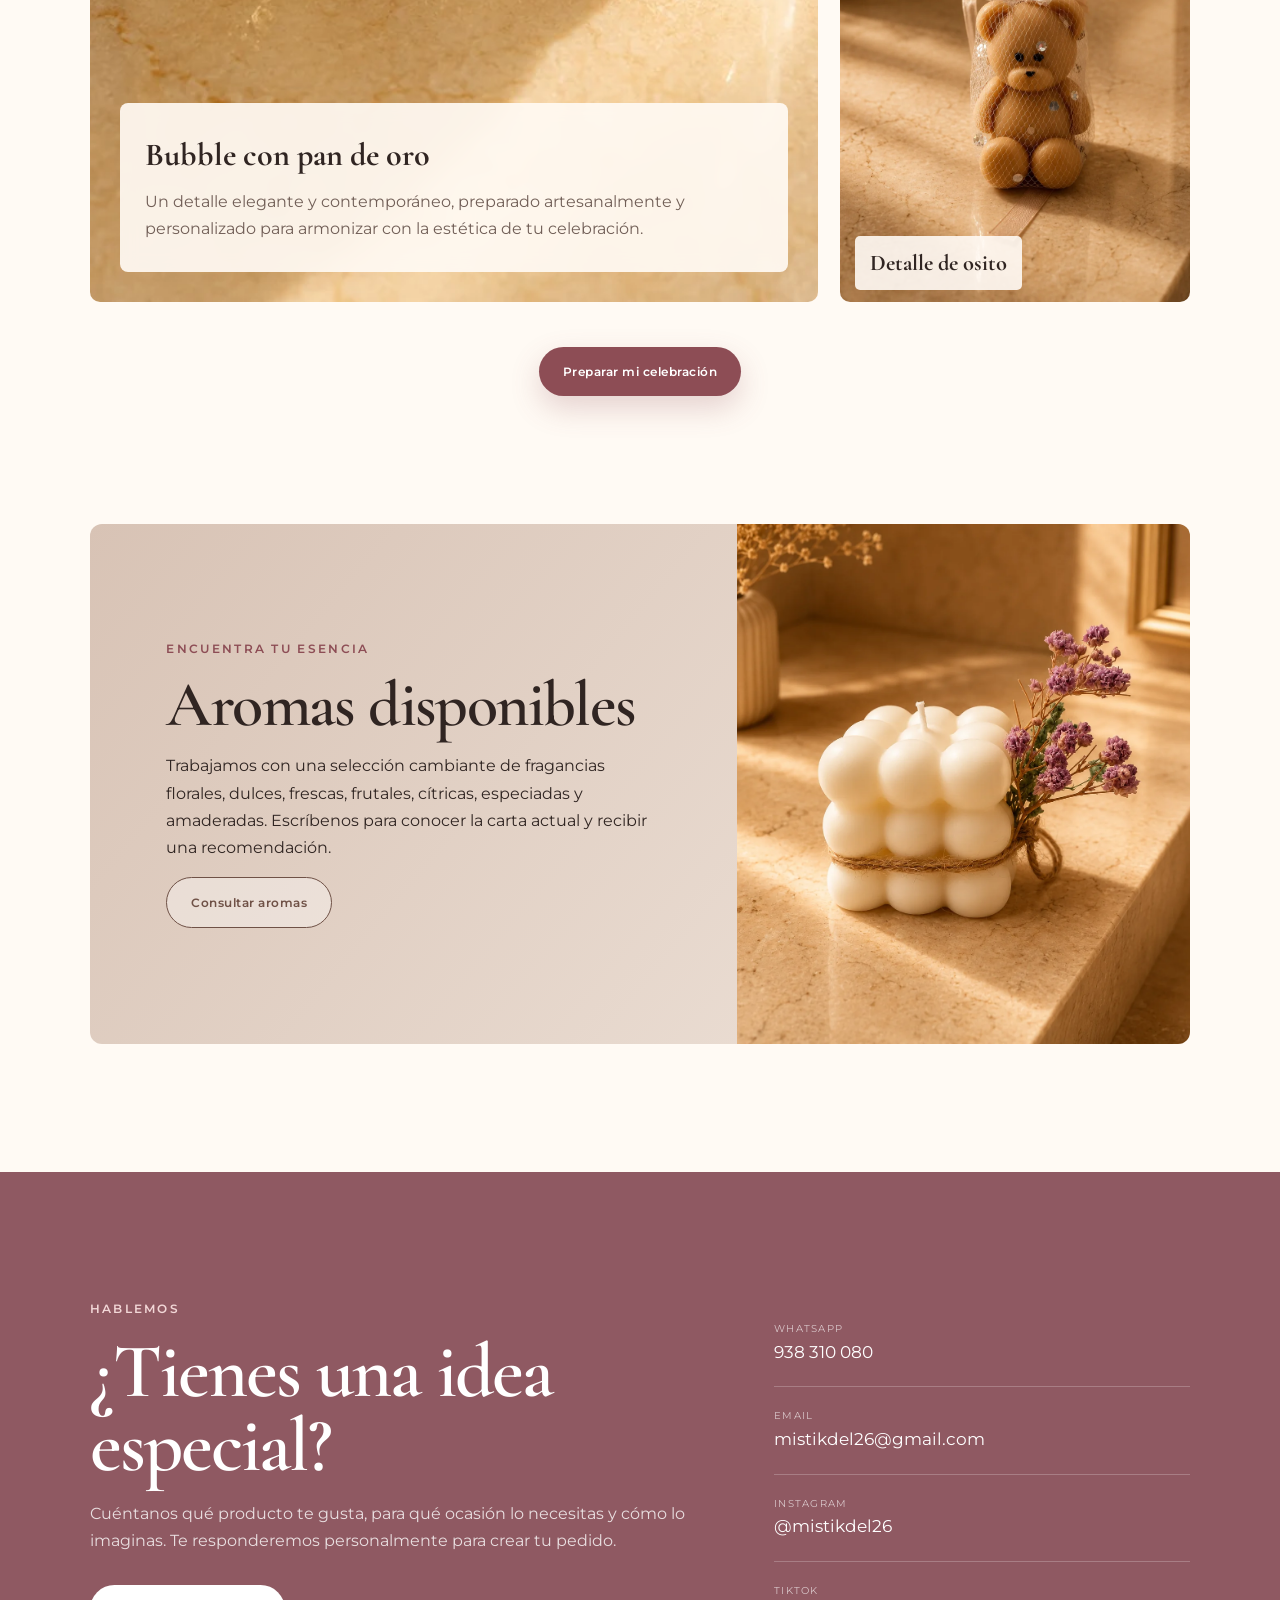
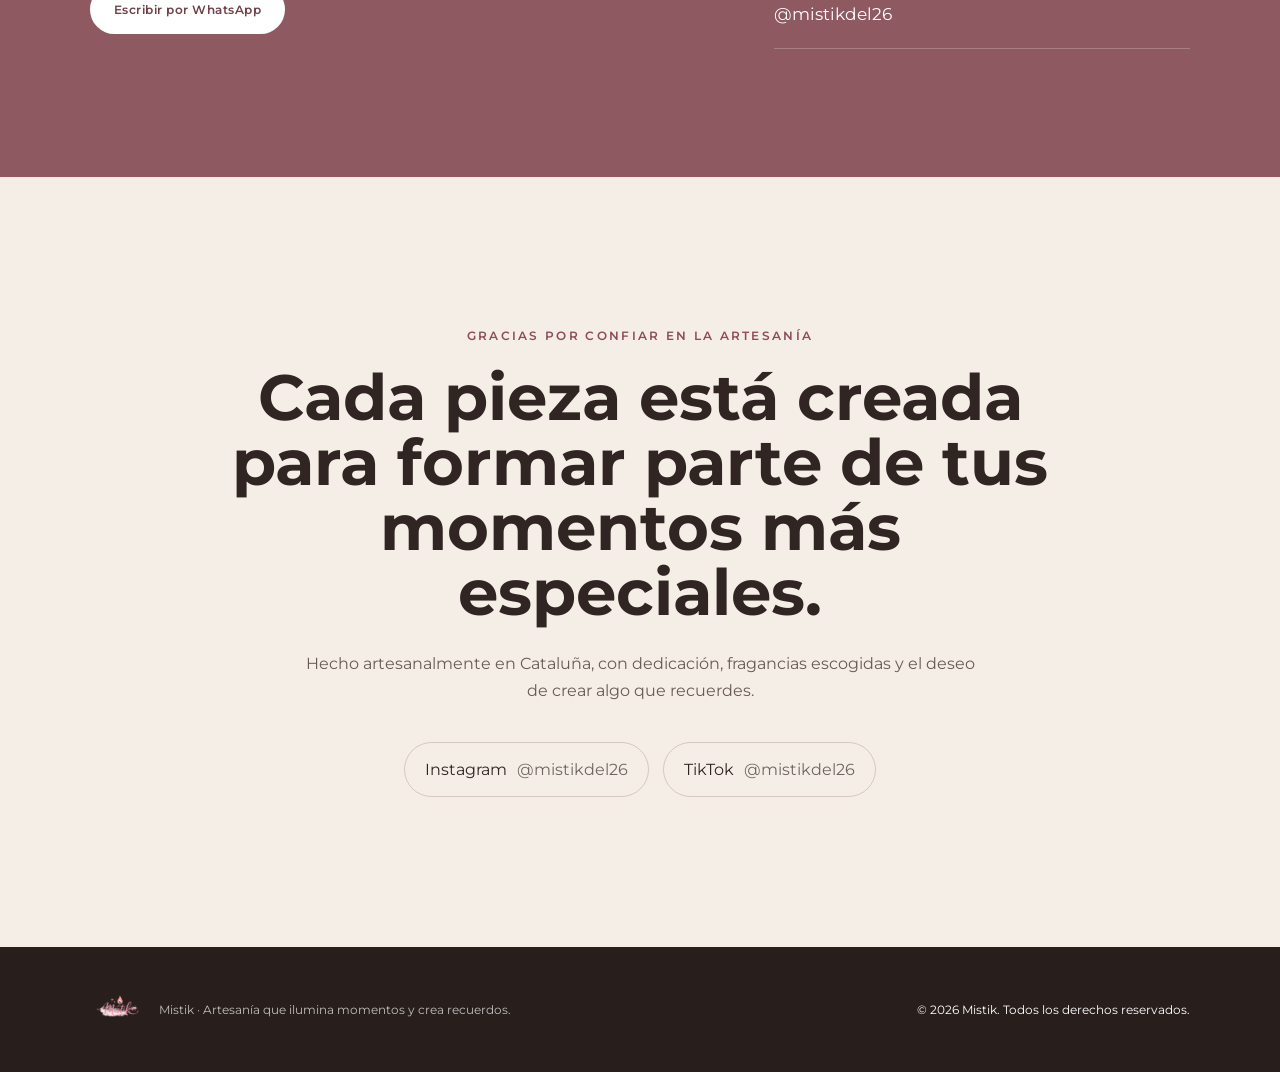
==== commit 6afc30ae: "Add files via upload" ====
--- a/index.html
+++ b/index.html
@@ -202,7 +202,7 @@
       </div>
 
       <div class="compact-grid">
-        <article class="feature-card reveal burners-card"><div class="burner-gallery"><img class="burner-photo" src="images/quemadores.webp" alt="Dos quemadores de wax melts completos" loading="lazy" width="1399" height="1124"><img class="burner-photo" src="images/quemador-nuevo.webp" alt="Quemadores artesanales para wax melts en varios colores" loading="lazy" width="1536" height="864"></div><div><p class="eyebrow" data-i18n="burners_eyebrow">Complementos</p><h3 data-i18n="burners_title">Quemadores</h3><p data-i18n="burners_text">Quemadores para disfrutar de tus wax melts, disponibles en diferentes acabados y con posibilidad de personalizar el color.</p><a class="text-link whatsapp-product" href="https://wa.me/c/34938310080" target="_blank" rel="noopener" data-product-es="los quemadores de wax melts" data-product-ca="els cremadors de wax melts" data-i18n="ask_info_arrow">Pedir información →</a></div></article>
+        <article class="feature-card reveal burners-card"><div class="burner-gallery"><img class="burner-photo burner-main" src="images/quemador-nuevo.webp" alt="Quemadores artesanales para wax melts en varios colores" loading="lazy" width="1536" height="864"><img class="burner-photo burner-secondary" src="images/quemadores.webp" alt="Dos quemadores de wax melts completos" loading="lazy" width="1399" height="1124"></div><div><p class="eyebrow" data-i18n="burners_eyebrow">Complementos</p><h3 data-i18n="burners_title">Quemadores</h3><p data-i18n="burners_text">Quemadores para disfrutar de tus wax melts, disponibles en diferentes acabados y con posibilidad de personalizar el color.</p><a class="text-link whatsapp-product" href="https://wa.me/c/34938310080" target="_blank" rel="noopener" data-product-es="los quemadores de wax melts" data-product-ca="els cremadors de wax melts" data-i18n="ask_info_arrow">Pedir información →</a></div></article>
         <article class="feature-card reveal"><img src="images/placas-aromaticas.webp" alt="Placas aromáticas para armarios" loading="lazy" width="1050" height="1400"><div><p class="eyebrow" data-i18n="plaques_eyebrow">Aroma decorativo</p><h3 data-i18n="plaques_title">Placas aromáticas</h3><p data-i18n="plaques_text">Personaliza color, fragancia y decoración. Cuando pierdan intensidad, rómpelas en pedazos y utilízalas en un quemador para prolongar su vida.</p><a class="text-link whatsapp-product" href="https://wa.me/c/34938310080" target="_blank" rel="noopener" data-product-es="las placas aromáticas" data-product-ca="les plaques aromàtiques" data-i18n="ask_info_arrow">Pedir información →</a></div></article>
       </div>
 
--- a/styles.css
+++ b/styles.css
@@ -118,3 +118,77 @@
     padding: 8px;
   }
 }
+
+/* v3.4.3 — Cremadors amb més presència i bouquets sense grans franges buides */
+#bouquets.split-category{
+  grid-template-columns:1.12fr .88fr;
+  align-items:stretch;
+}
+#bouquets .split-image{
+  min-height:0;
+  background:#fff;
+}
+#bouquets .split-image img{
+  width:100%;
+  height:100%;
+  min-height:560px;
+  object-fit:cover;
+  object-position:center;
+  background:transparent;
+}
+#bouquets .mini-gallery{
+  align-items:stretch;
+}
+#bouquets .mini-gallery img{
+  width:100%;
+  height:260px;
+  aspect-ratio:auto;
+  object-fit:cover;
+  object-position:center;
+  background:transparent;
+}
+
+.burners-card{
+  grid-template-columns:1.35fr .65fr;
+  min-height:560px;
+}
+.burners-card .burner-gallery{
+  display:grid;
+  grid-template-rows:2fr 1fr;
+  gap:10px;
+  padding:12px;
+  min-height:560px;
+  background:#f4eee7;
+}
+.burners-card .burner-gallery .burner-main{
+  width:100%;
+  height:100%;
+  max-height:none;
+  min-height:360px;
+  object-fit:cover;
+  object-position:center 60%;
+  padding:0;
+  border-radius:8px;
+  background:transparent;
+}
+.burners-card .burner-gallery .burner-secondary{
+  width:100%;
+  height:100%;
+  max-height:none;
+  min-height:170px;
+  object-fit:cover;
+  object-position:center 58%;
+  padding:0;
+  border-radius:8px;
+  background:transparent;
+}
+
+@media(max-width:760px){
+  #bouquets.split-category{grid-template-columns:1fr}
+  #bouquets .split-image img{min-height:0;height:auto;object-fit:cover}
+  #bouquets .mini-gallery img{height:220px}
+  .burners-card{grid-template-columns:1fr;min-height:0}
+  .burners-card .burner-gallery{grid-template-rows:auto auto;min-height:0}
+  .burners-card .burner-gallery .burner-main{height:300px;min-height:0}
+  .burners-card .burner-gallery .burner-secondary{height:240px;min-height:0}
+}
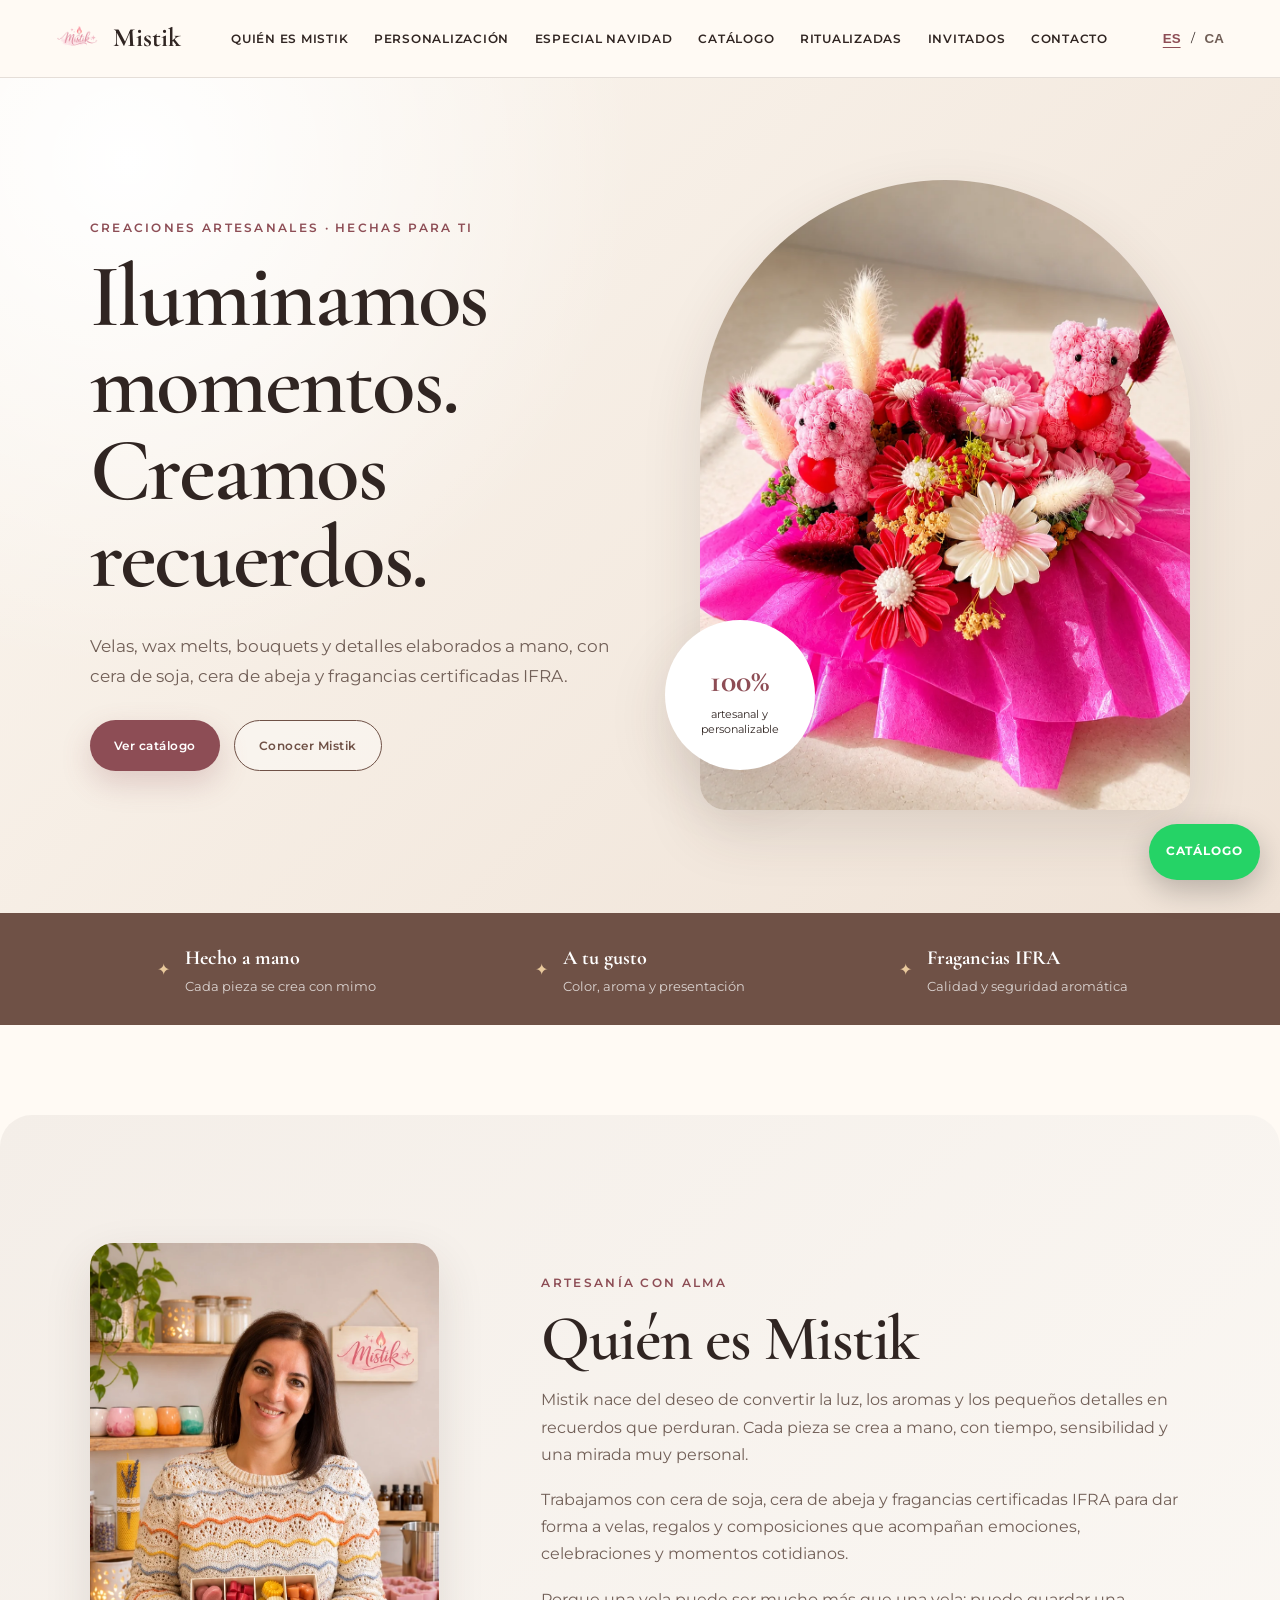
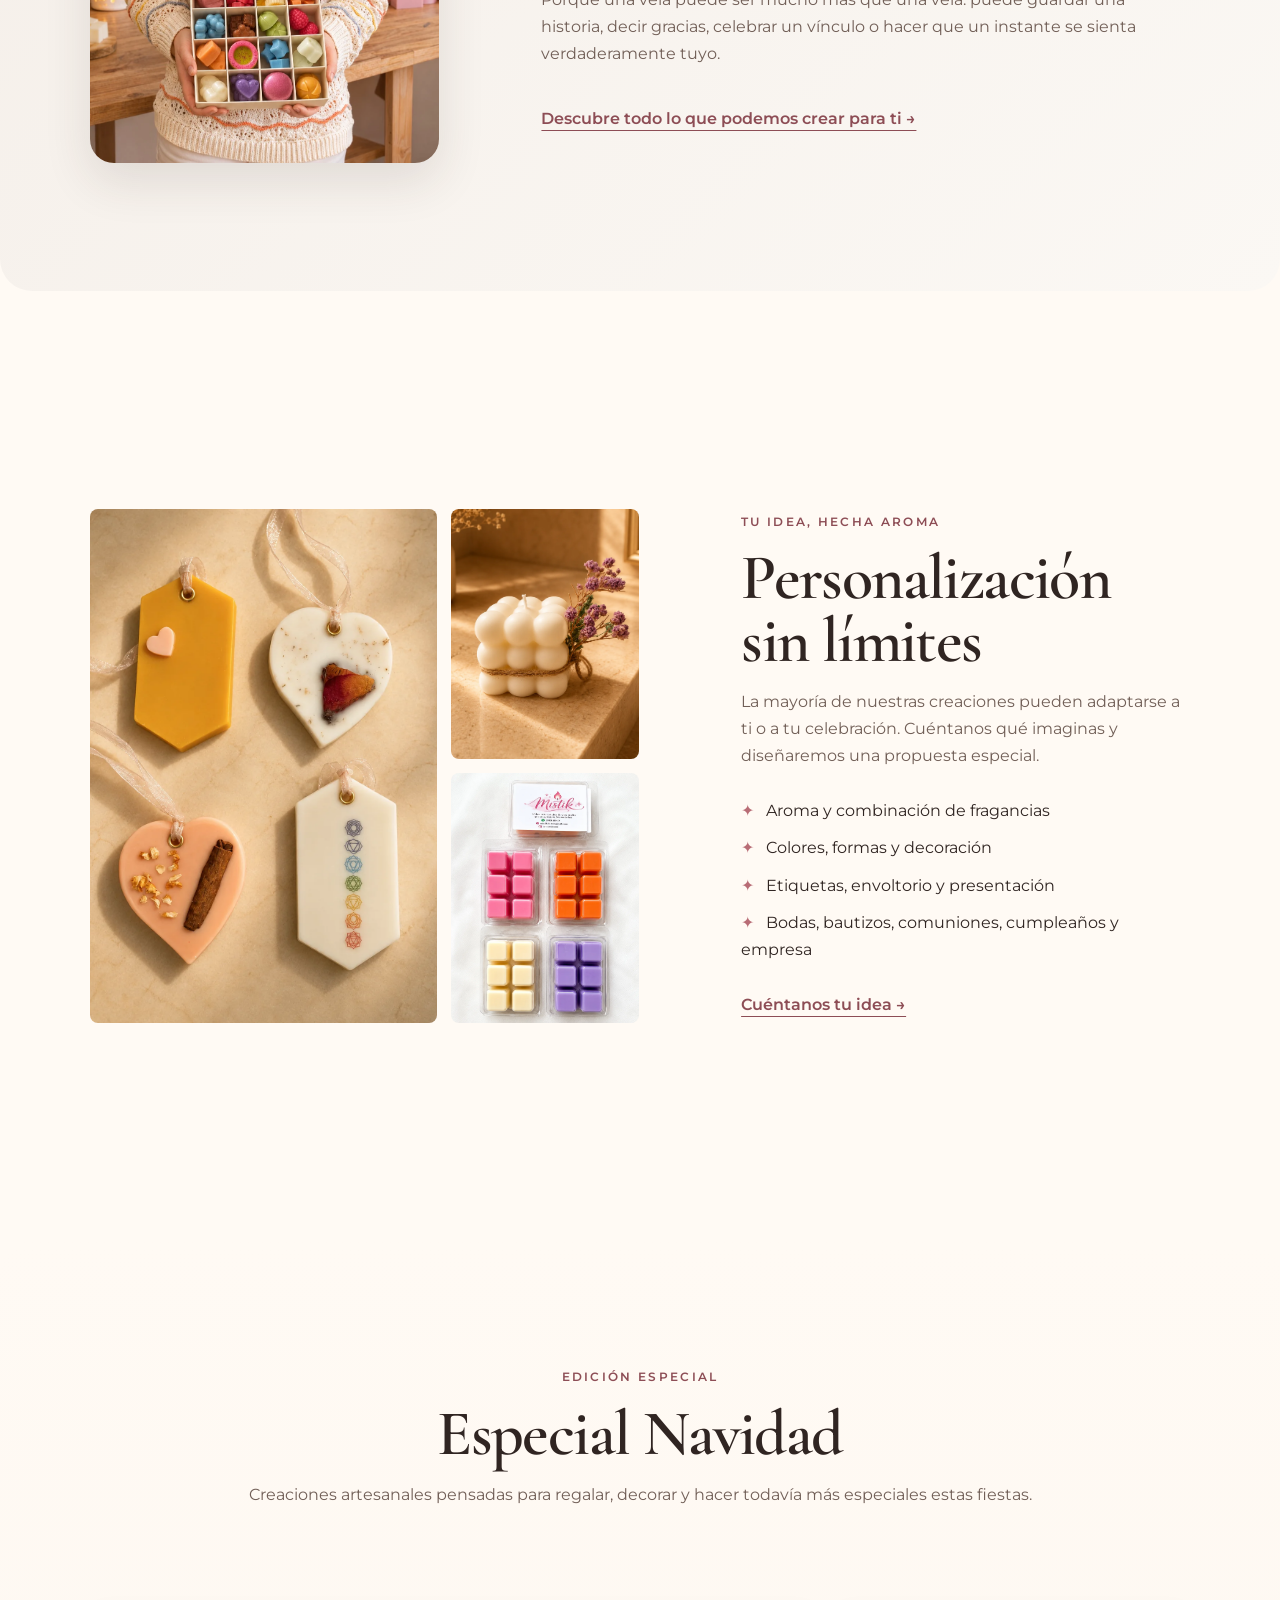
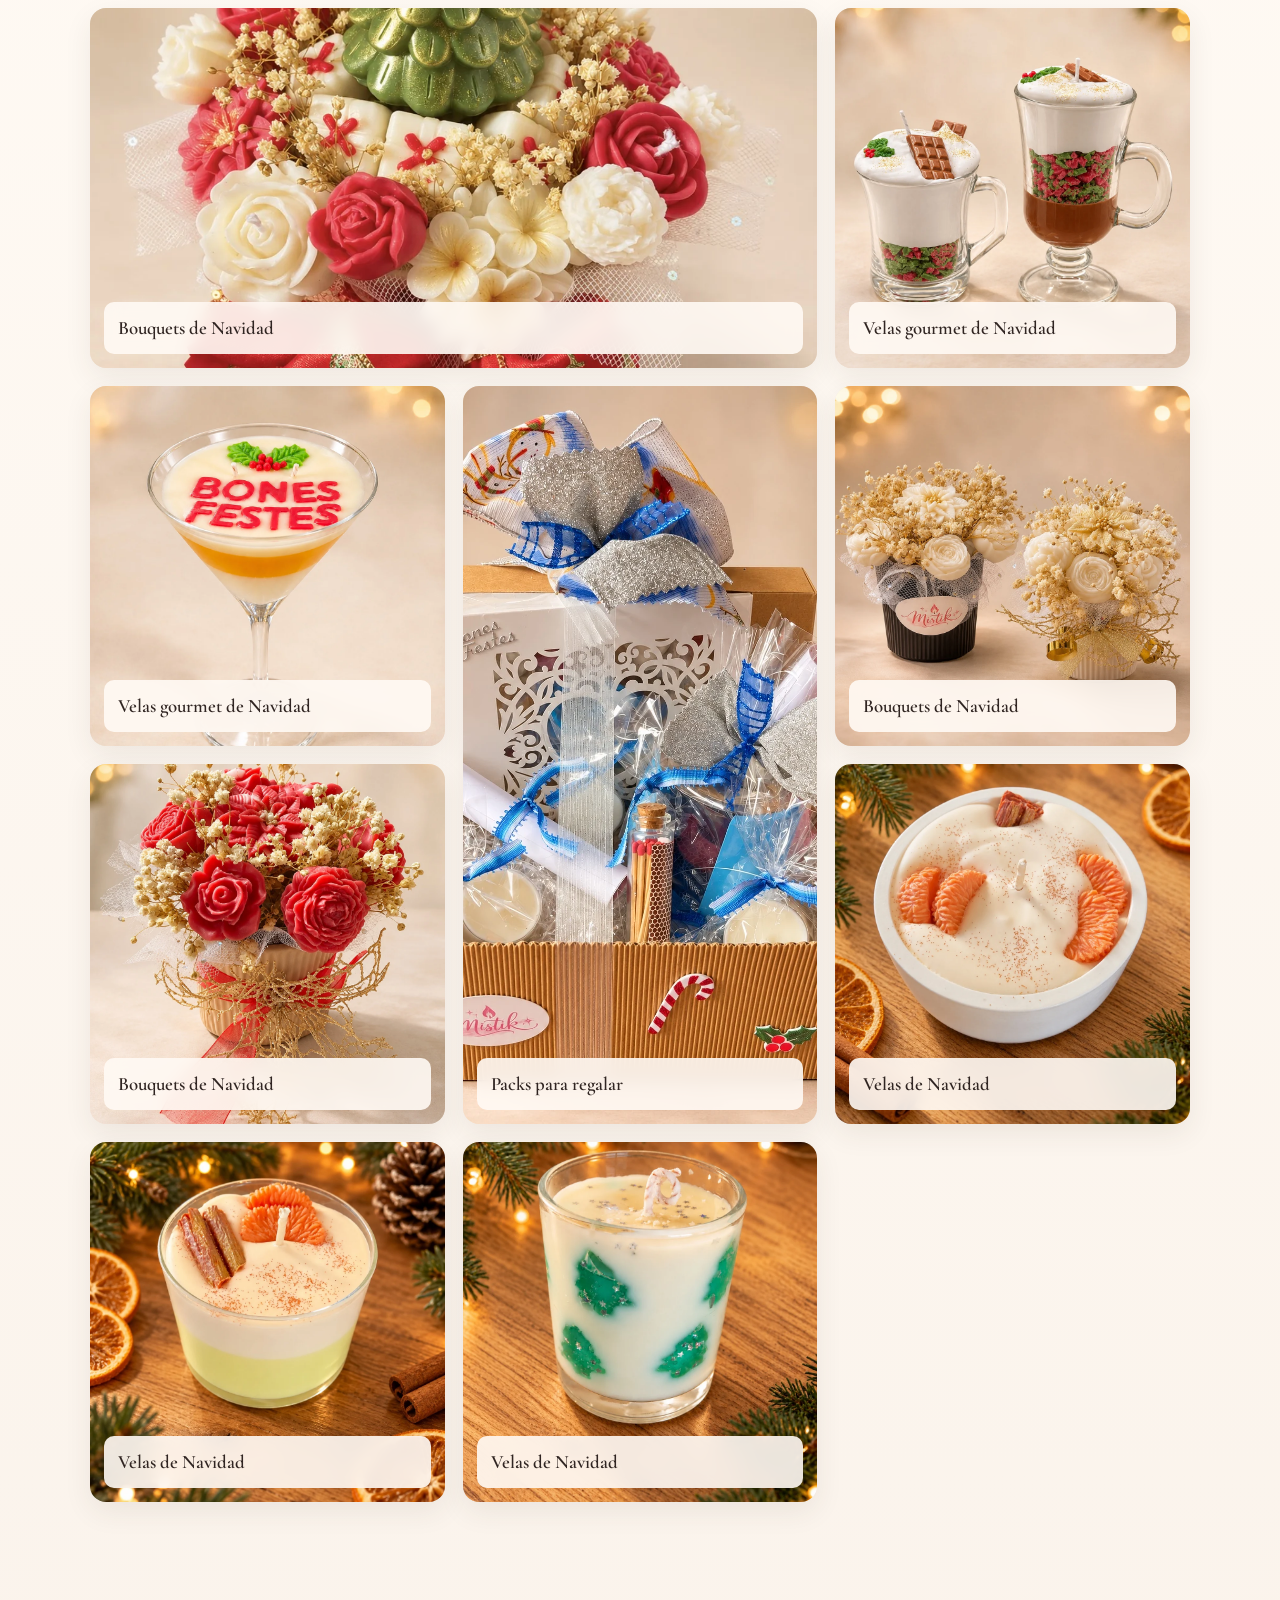
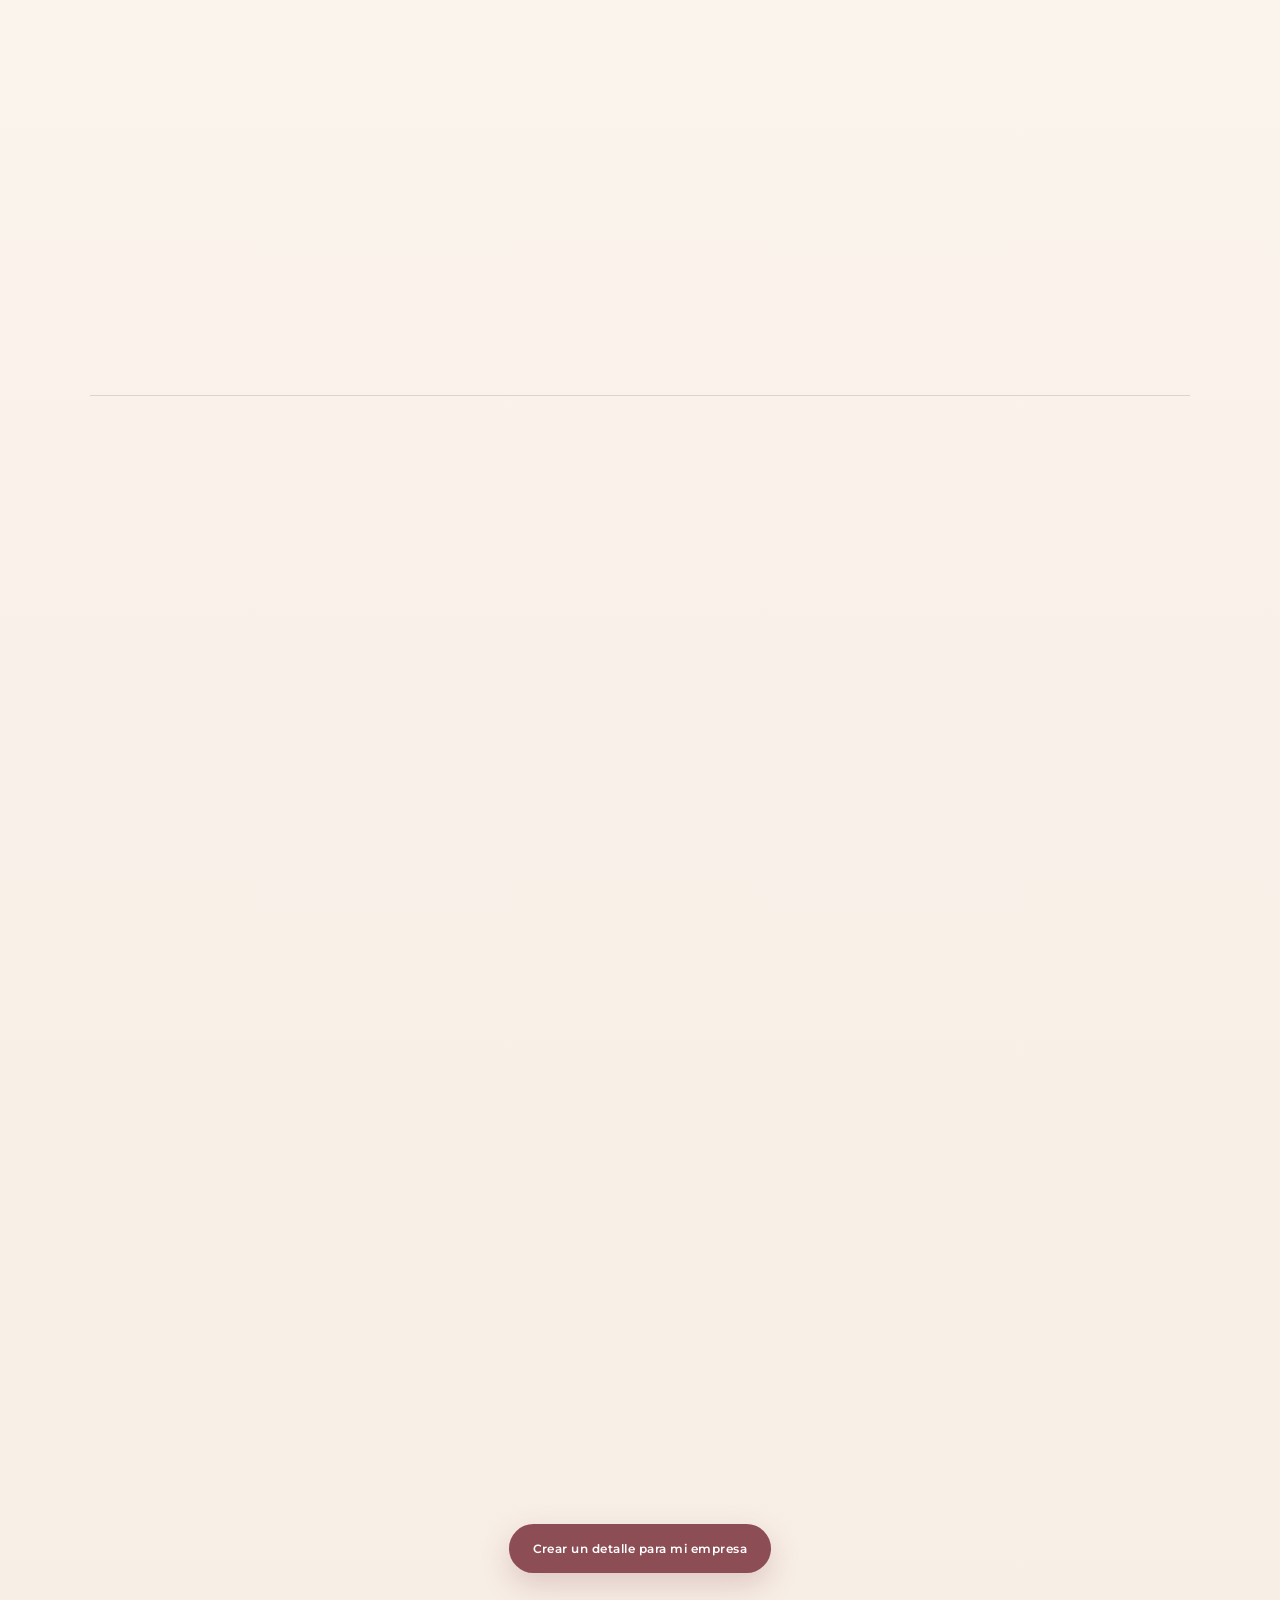
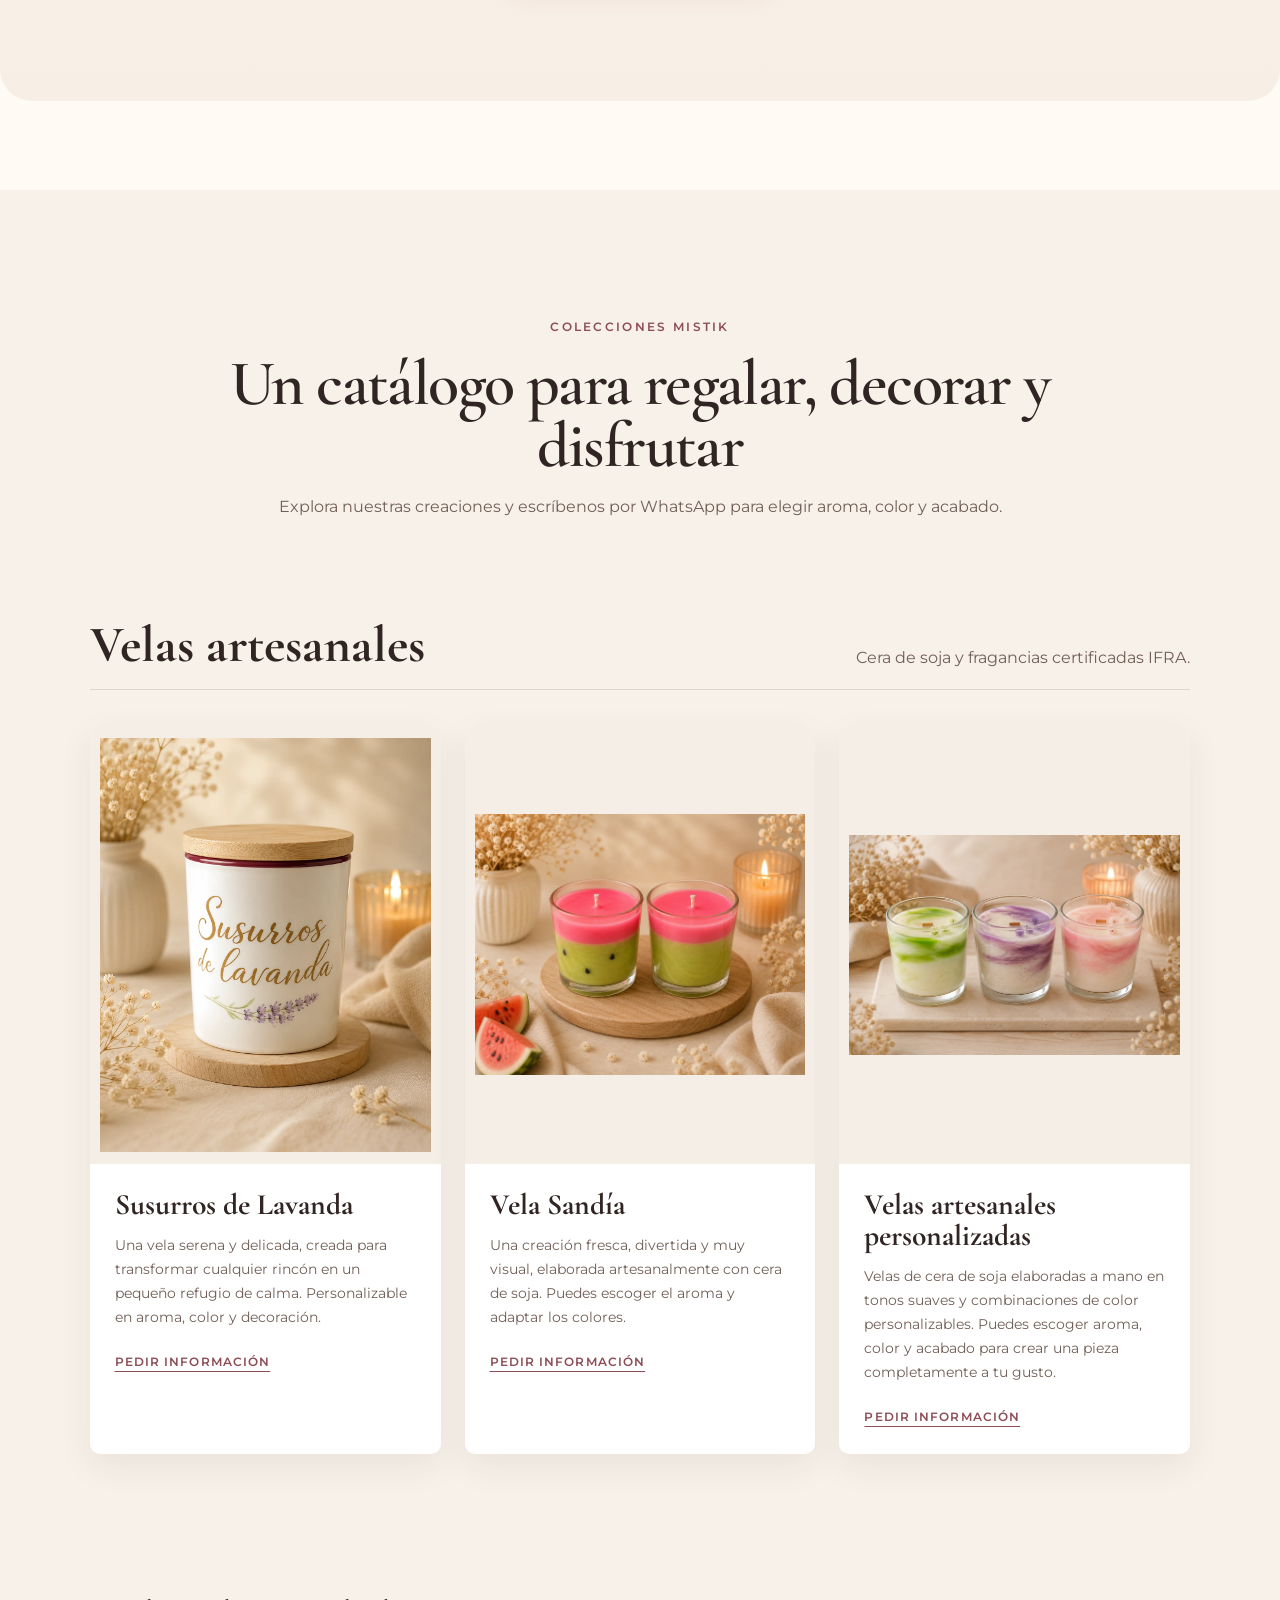
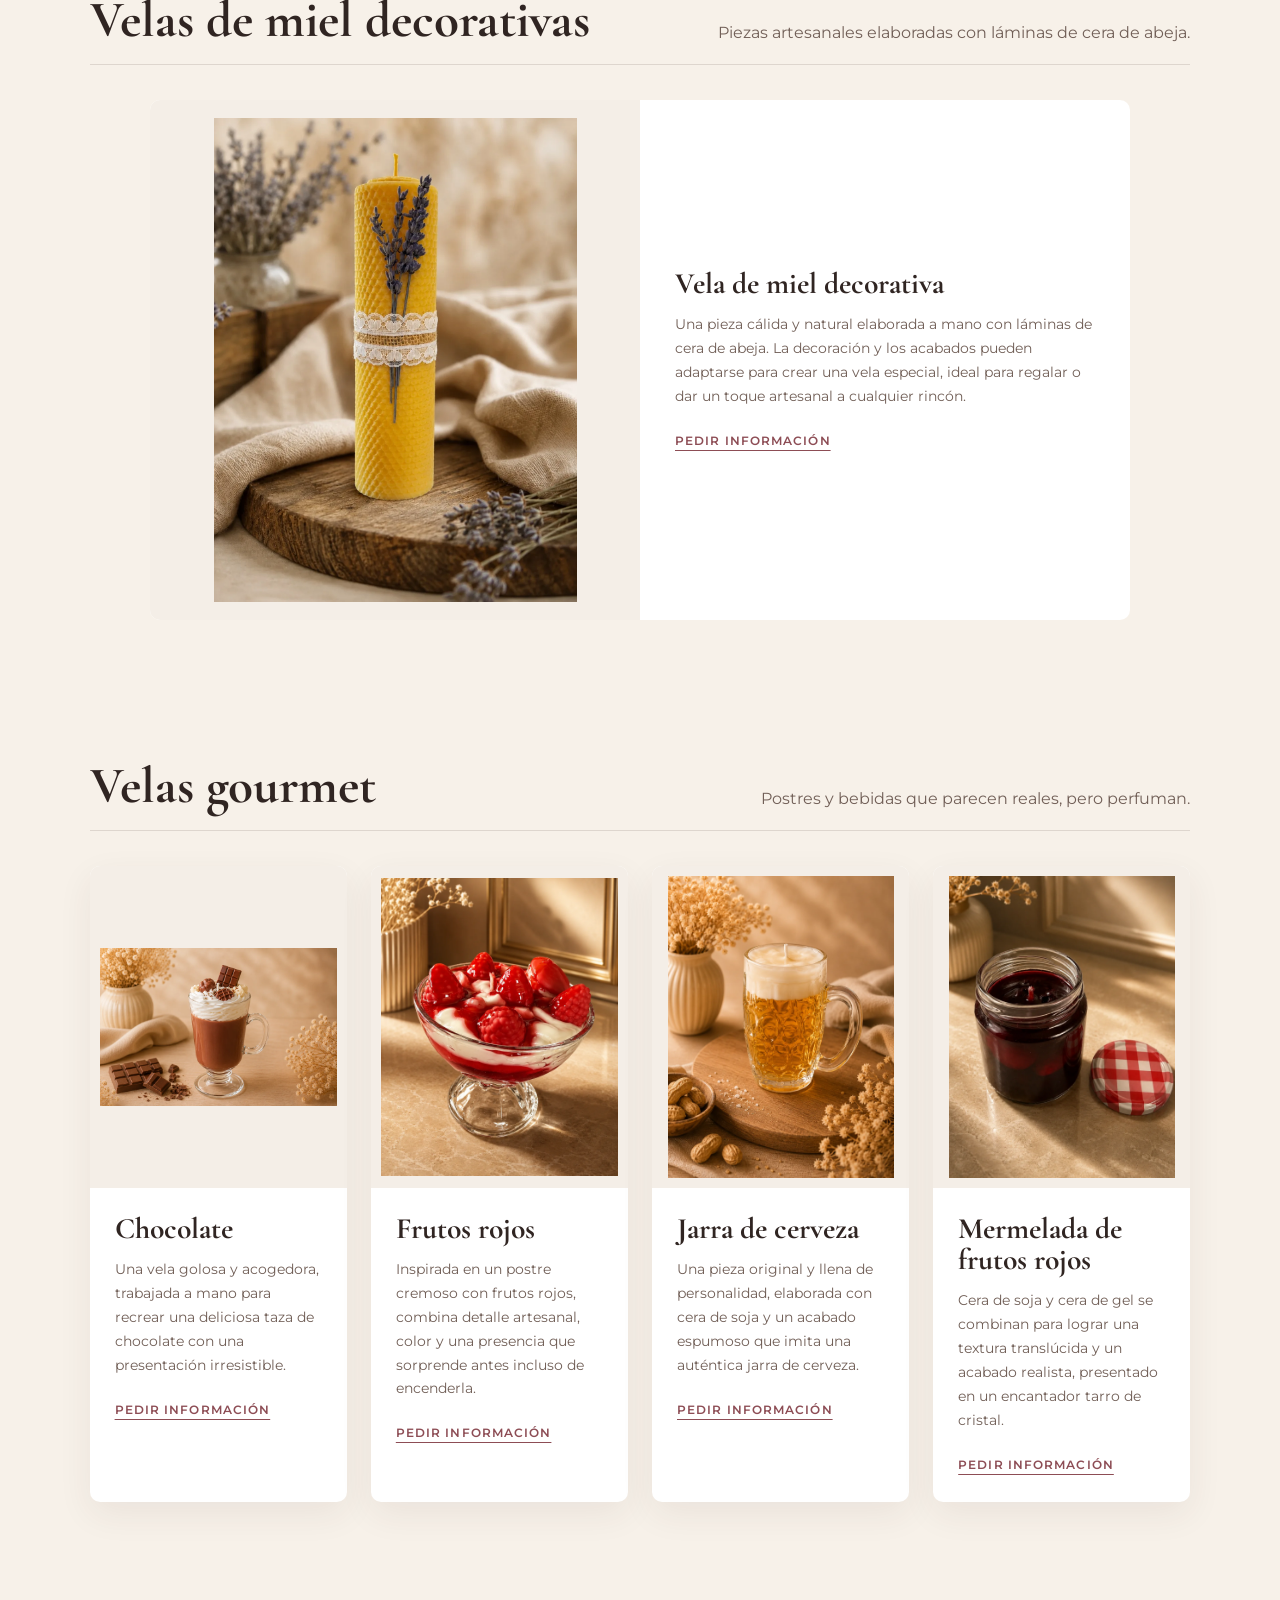
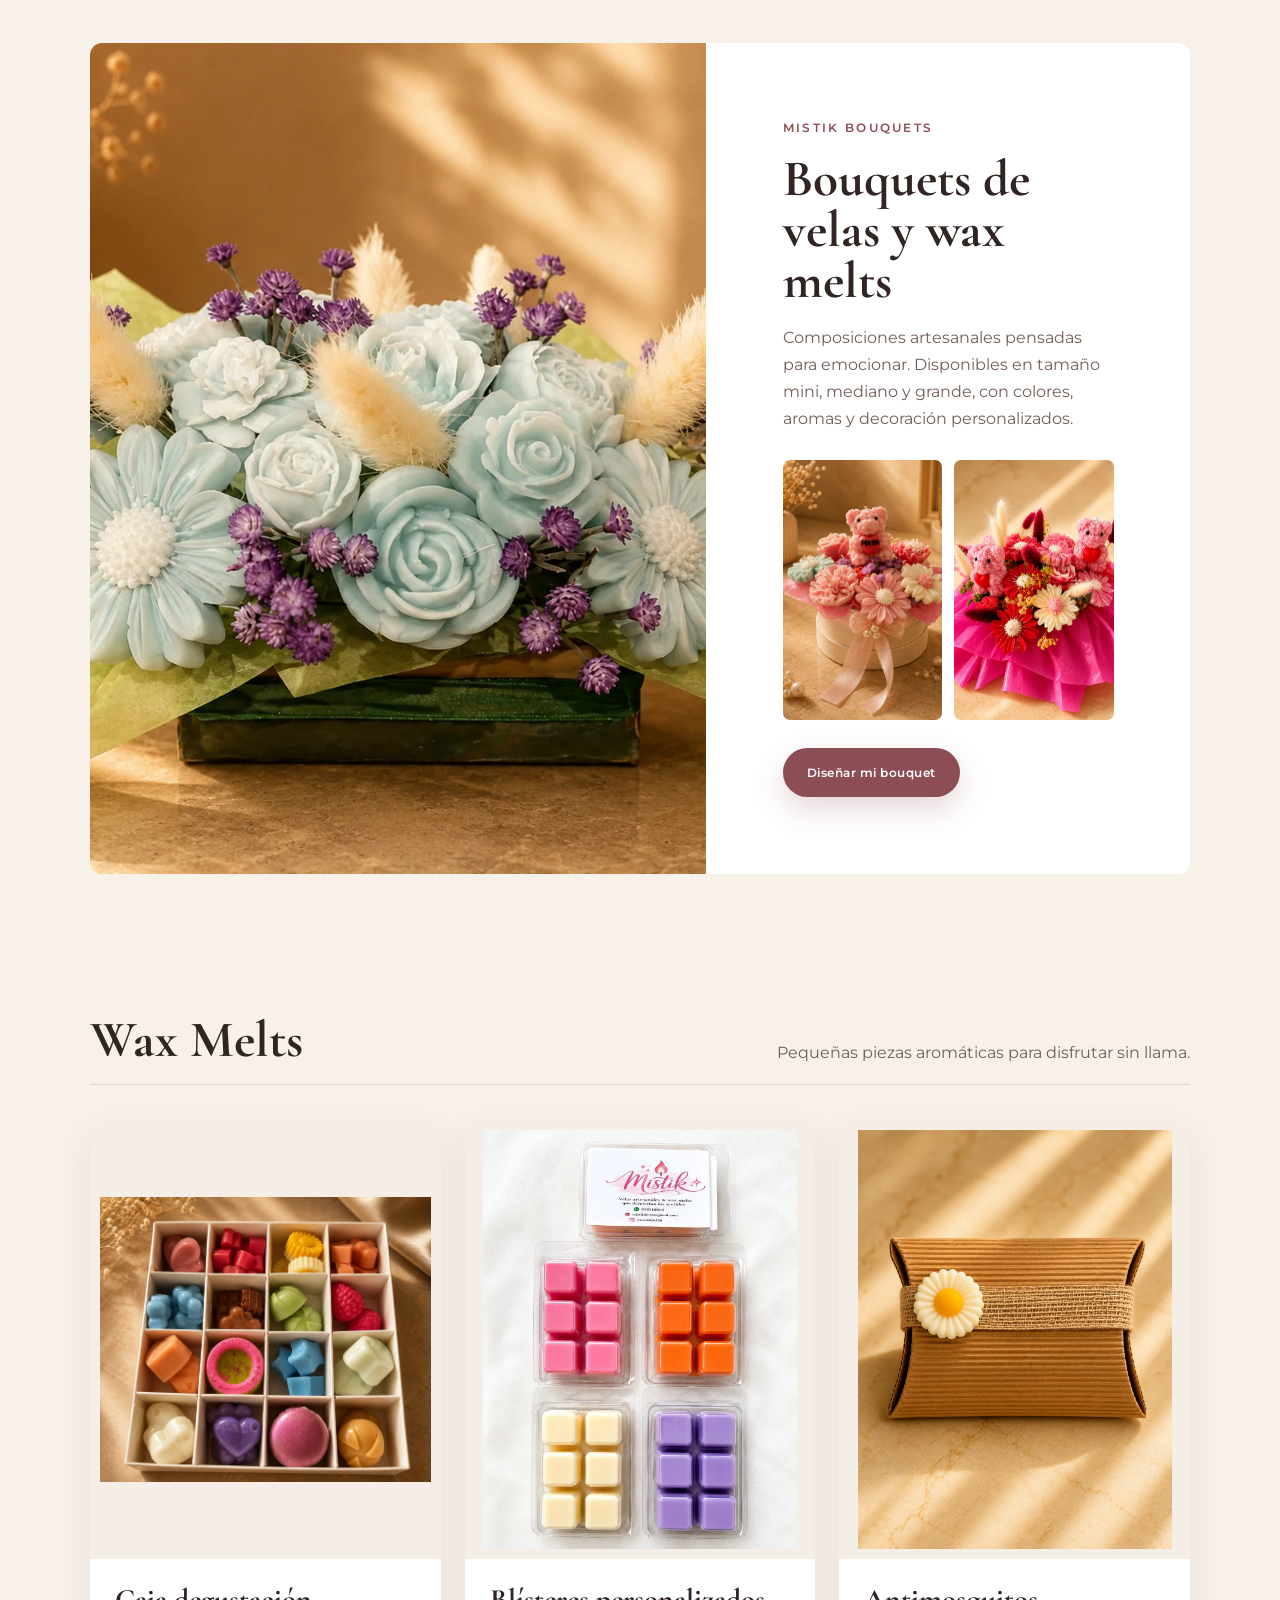
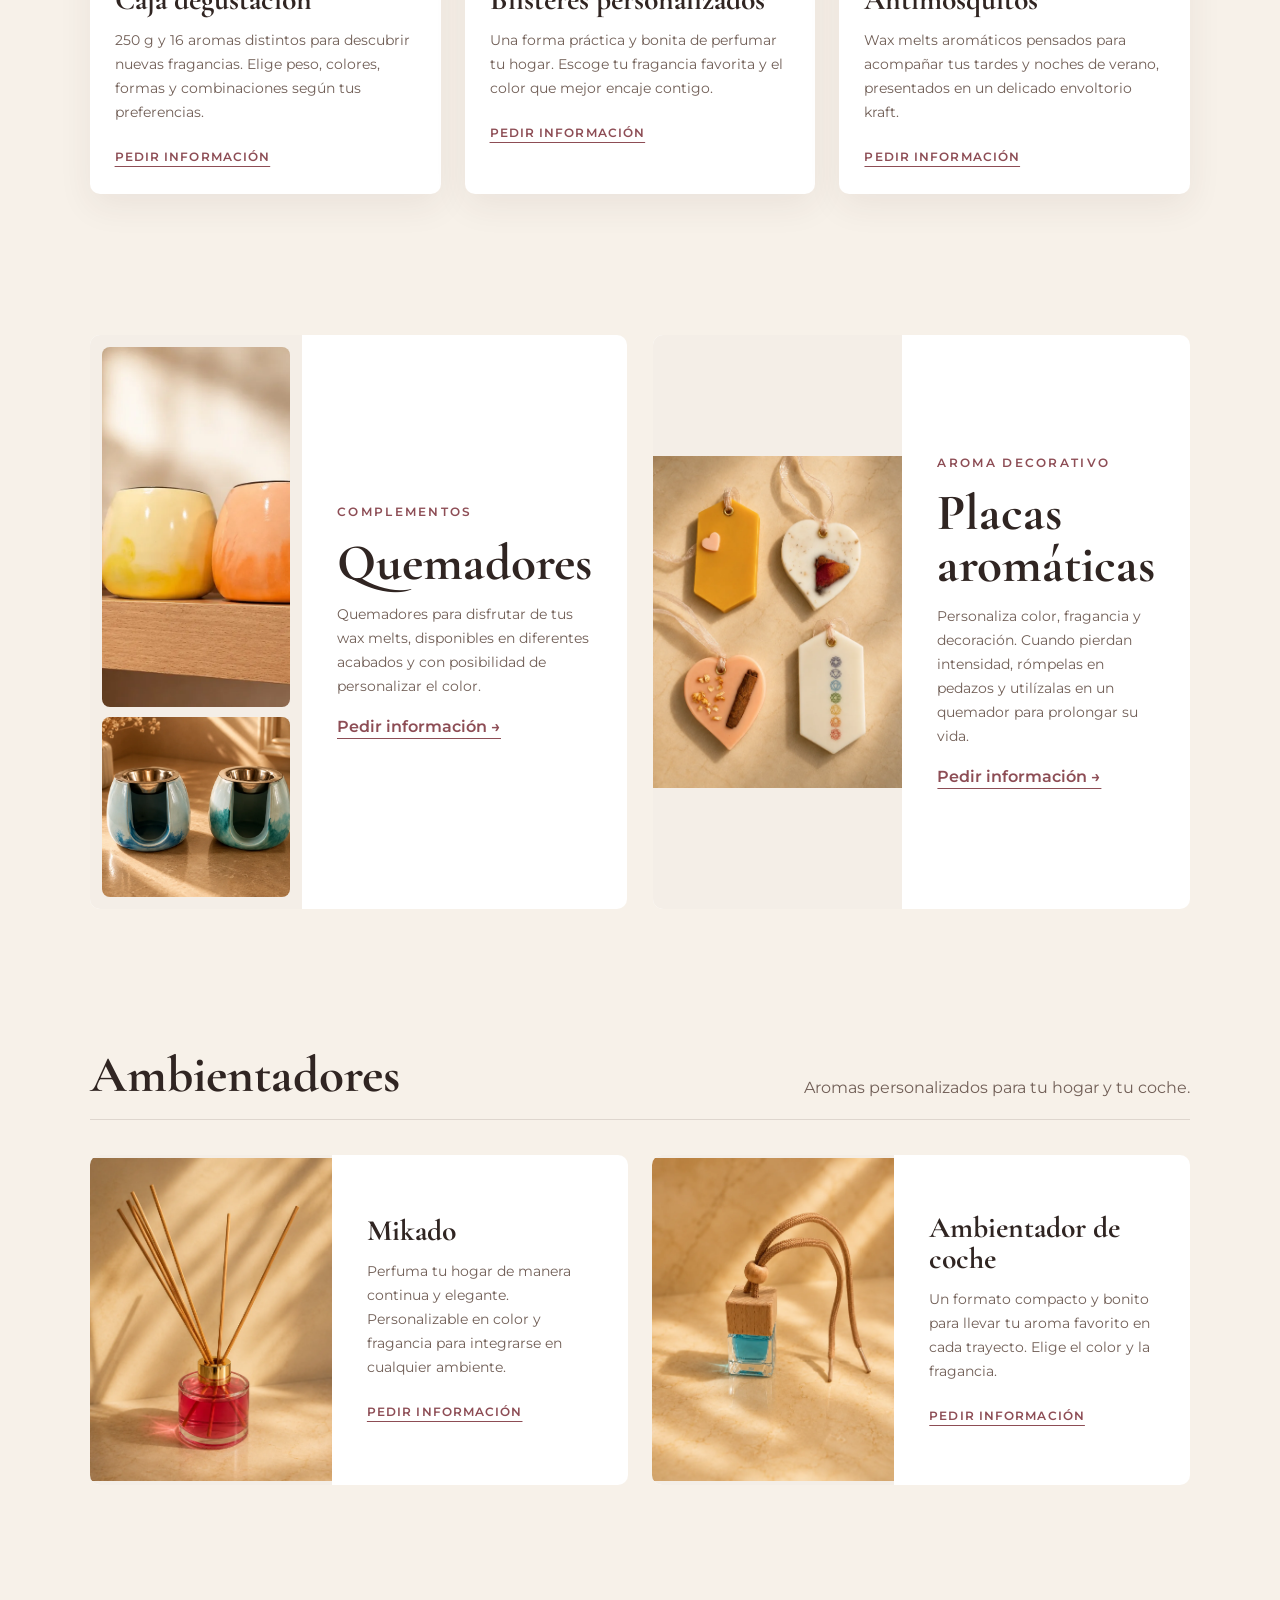
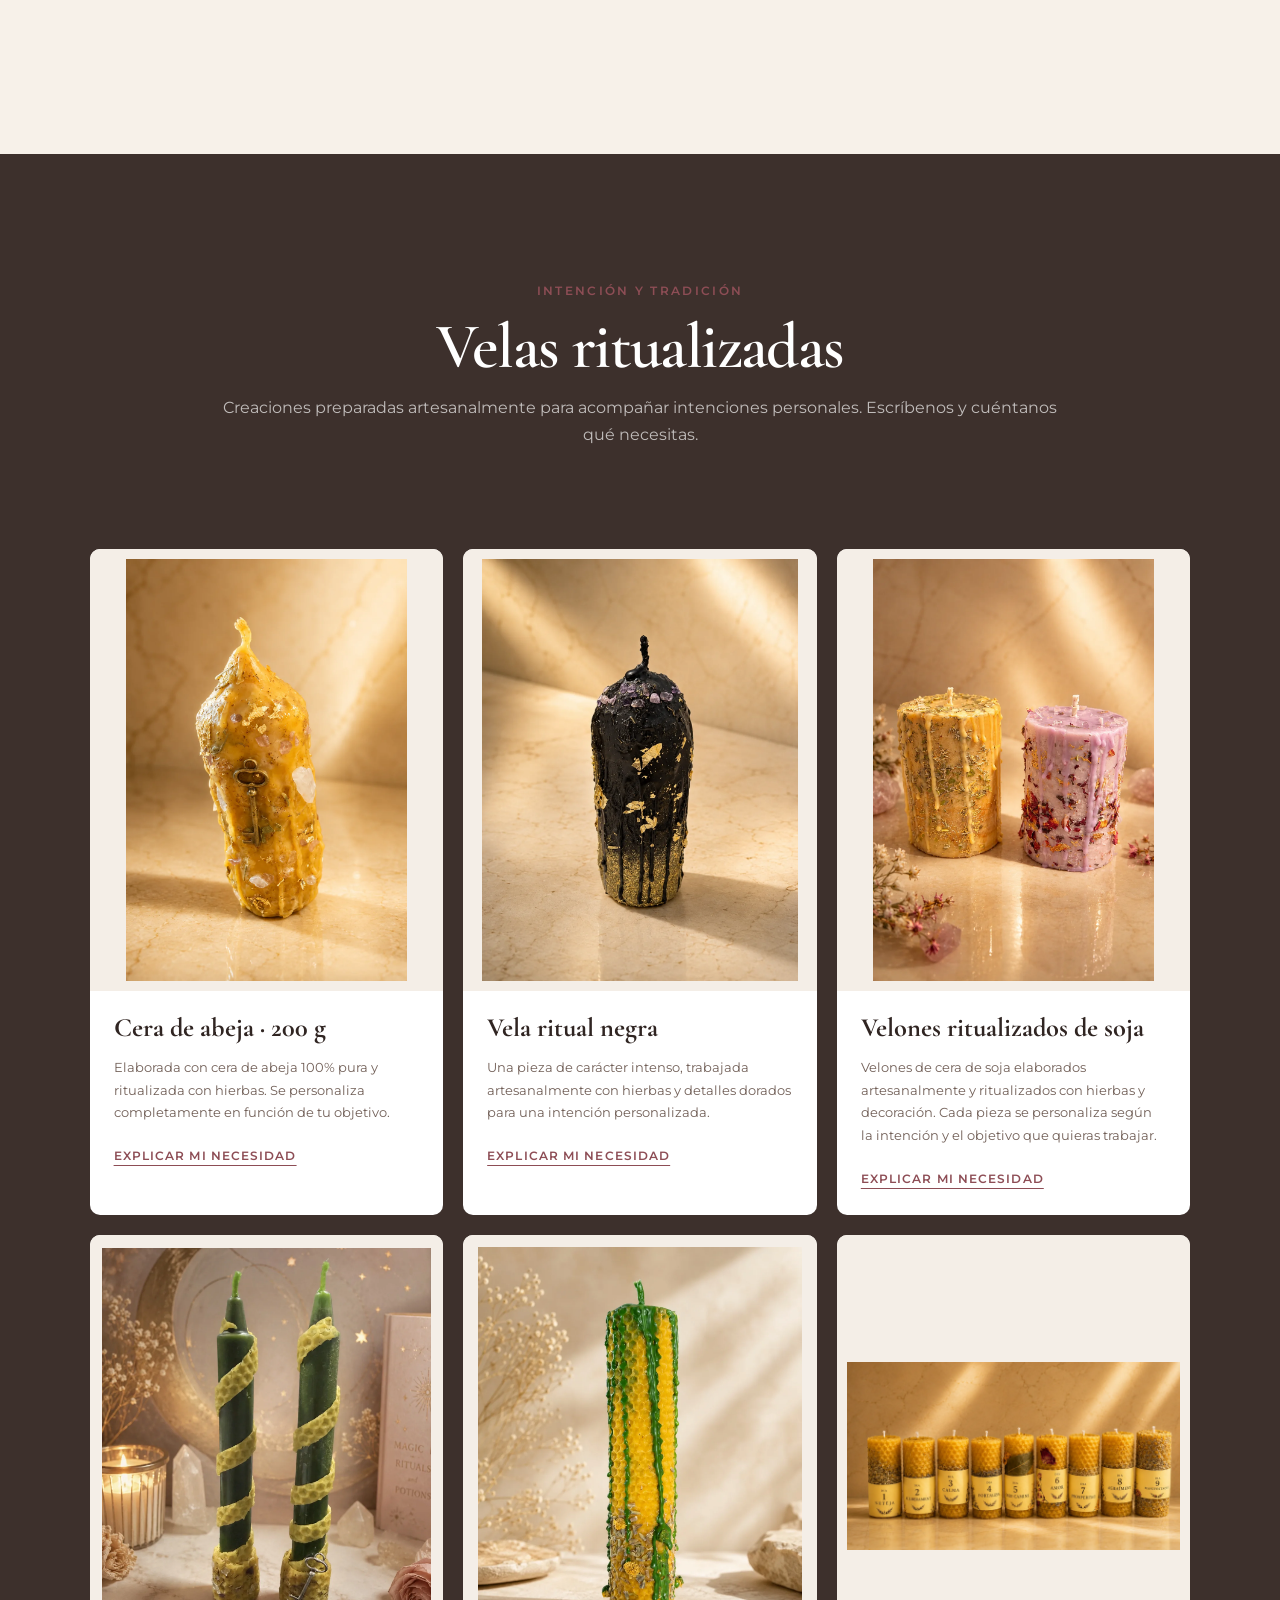
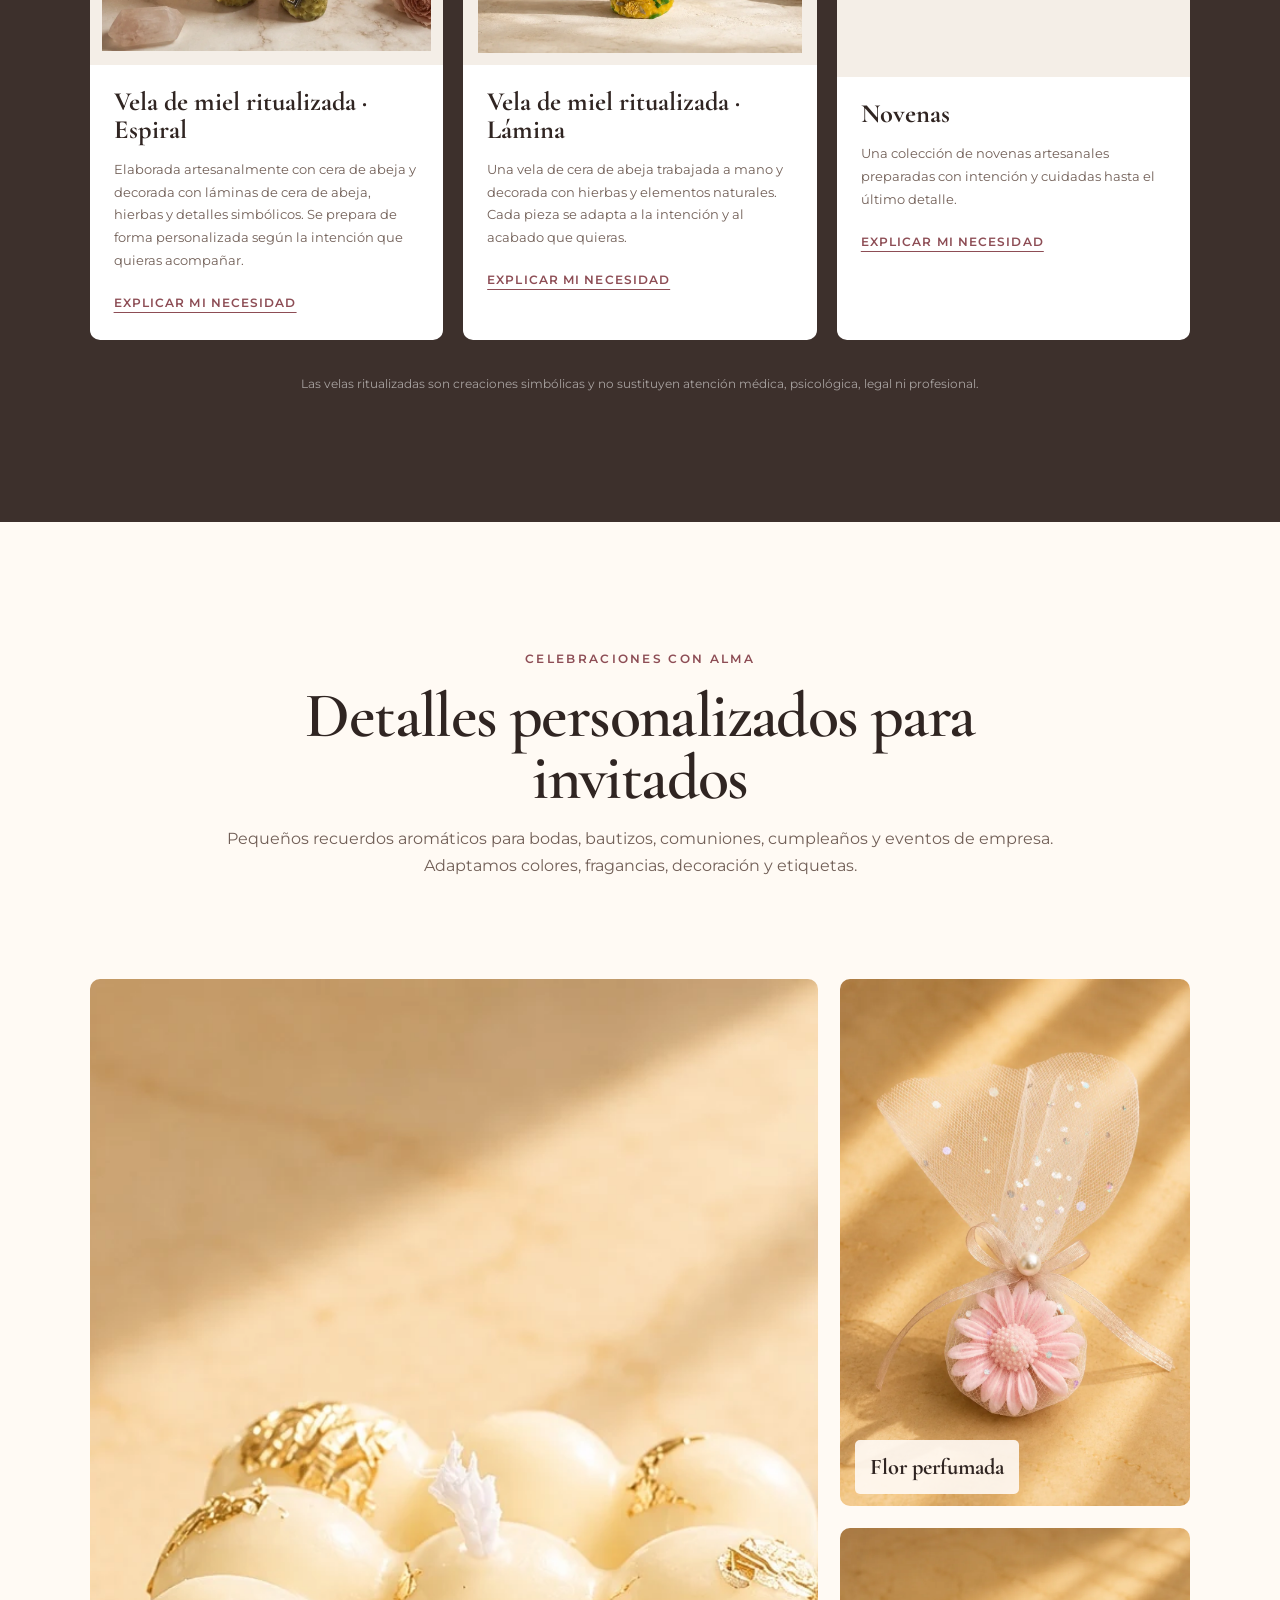
==== commit 73c1937a: "Add files via upload" ====
--- a/index.html
+++ b/index.html
@@ -41,7 +41,7 @@
   <link rel="preconnect" href="https://fonts.googleapis.com">
   <link rel="preconnect" href="https://fonts.gstatic.com" crossorigin>
   <link href="https://fonts.googleapis.com/css2?family=Cormorant+Garamond:wght@500;600;700&family=Montserrat:wght@400;500;600&display=swap" rel="stylesheet">
-  <link rel="stylesheet" href="styles.css?v=342">
+  <link rel="stylesheet" href="styles.css?v=350">
 
   <script type="application/ld+json">
   {
@@ -86,6 +86,7 @@
     <nav id="main-nav" class="main-nav" aria-label="Navegación principal">
       <a href="#quien-es-mistik" data-i18n="nav_about">Quién es Mistik</a>
       <a href="#personalizacion" data-i18n="nav_custom">Personalización</a>
+      <a href="#especial-nadal" data-i18n="nav_christmas">Especial Navidad</a>
       <a href="#catalogo" data-i18n="nav_catalog">Catálogo</a>
       <a href="#ritualizadas" data-i18n="nav_ritual">Ritualizadas</a>
       <a href="#invitados" data-i18n="nav_events">Invitados</a>
@@ -123,7 +124,7 @@
 
 
     <section id="quien-es-mistik" class="section about-section">
-      <div class="about-mark reveal" aria-hidden="true">M</div>
+      <div class="about-photo reveal"><img src="images/qui-es-mistik.webp" alt="Creadora de Mistik en su taller artesanal" loading="lazy" width="1200" height="1600"></div>
       <div class="section-copy reveal">
         <p class="eyebrow" data-i18n="about_eyebrow">Artesanía con alma</p>
         <h2 data-i18n="about_title">Quién es Mistik</h2>
@@ -154,6 +155,45 @@
       </div>
     </section>
 
+    <section id="especial-nadal" class="section christmas-section">
+      <div class="section-heading reveal christmas-heading">
+        <p class="eyebrow" data-i18n="christmas_eyebrow">Edición especial</p>
+        <h2 data-i18n="christmas_title">Especial Navidad</h2>
+        <p data-i18n="christmas_text">Creaciones artesanales pensadas para regalar, decorar y hacer todavía más especiales estas fiestas.</p>
+      </div>
+
+      <div class="christmas-gallery" aria-label="Colección especial de Navidad Mistik">
+        <figure class="christmas-card reveal wide"><img src="images/nadal-bouquet-arbre.webp" alt="Bouquet navideño Mistik con árbol de vela y flores de cera" loading="lazy"><figcaption data-i18n="xmas_bouquets">Bouquets de Navidad</figcaption></figure>
+        <figure class="christmas-card reveal"><img src="images/nadal-gourmet-tasses.webp" alt="Velas gourmet navideñas en taza" loading="lazy"><figcaption data-i18n="xmas_gourmet">Velas gourmet de Navidad</figcaption></figure>
+        <figure class="christmas-card reveal"><img src="images/nadal-copa-bones-festes.webp" alt="Vela gourmet navideña Bones Festes" loading="lazy"><figcaption data-i18n="xmas_gourmet">Velas gourmet de Navidad</figcaption></figure>
+        <figure class="christmas-card reveal tall"><img src="images/nadal-pack-regal.webp" alt="Pack de regalo navideño personalizado Mistik" loading="lazy"><figcaption data-i18n="xmas_packs">Packs para regalar</figcaption></figure>
+        <figure class="christmas-card reveal"><img src="images/nadal-bouquets-blancs.webp" alt="Bouquets navideños blancos y dorados" loading="lazy"><figcaption data-i18n="xmas_bouquets">Bouquets de Navidad</figcaption></figure>
+        <figure class="christmas-card reveal"><img src="images/nadal-bouquet-vermell.webp" alt="Bouquet navideño rojo y dorado" loading="lazy"><figcaption data-i18n="xmas_bouquets">Bouquets de Navidad</figcaption></figure>
+        <figure class="christmas-card reveal"><img src="images/nadal-taronja-bol.webp" alt="Vela artesanal navideña de naranja y canela" loading="lazy"><figcaption data-i18n="xmas_candles">Velas de Navidad</figcaption></figure>
+        <figure class="christmas-card reveal"><img src="images/nadal-taronja-vas.webp" alt="Vela navideña en vaso con naranja y canela" loading="lazy"><figcaption data-i18n="xmas_candles">Velas de Navidad</figcaption></figure>
+        <figure class="christmas-card reveal"><img src="images/nadal-arbres-vas.webp" alt="Vela navideña con árboles verdes decorativos" loading="lazy"><figcaption data-i18n="xmas_candles">Velas de Navidad</figcaption></figure>
+        <figure class="christmas-card reveal wide"><img src="images/nadal-espelmes-botaniques.webp" alt="Velas botánicas decoradas para Navidad" loading="lazy"><figcaption data-i18n="xmas_candles">Velas de Navidad</figcaption></figure>
+      </div>
+
+      <div id="detalls-empreses" class="business-special">
+        <div class="section-heading reveal business-heading">
+          <p class="eyebrow" data-i18n="business_eyebrow">Regalos con identidad</p>
+          <h3 data-i18n="business_title">Detalles para empresas</h3>
+          <p data-i18n="business_text">Detalles artesanales personalizados para agradecer, felicitar o sorprender a clientes, equipos y colaboradores.</p>
+        </div>
+        <div class="business-gallery" aria-label="Detalles personalizados para empresas">
+          <figure class="business-card reveal"><img src="images/empreses-mistik-mel.webp" alt="Detalle de empresa Mistik con vela de cera de abeja y cerilla" loading="lazy"><figcaption data-i18n="business_honey">Detalles con cera de abeja</figcaption></figure>
+          <figure class="business-card reveal"><img src="images/empreses-gourmet.webp" alt="Velas gourmet personalizadas como detalle de empresa" loading="lazy"><figcaption data-i18n="business_gourmet">Detalles gourmet</figcaption></figure>
+          <figure class="business-card reveal"><img src="images/empreses-targeta-te.webp" alt="Tarjeta navideña personalizada con vela de té" loading="lazy"><figcaption data-i18n="business_cards">Tarjetas personalizadas</figcaption></figure>
+          <figure class="business-card reveal"><img src="images/empreses-estrella-mel.webp" alt="Tarjeta personalizada con estrella de cera de abeja" loading="lazy"><figcaption data-i18n="business_cards">Tarjetas personalizadas</figcaption></figure>
+          <figure class="business-card reveal"><img src="images/empreses-velo-mel.webp" alt="Vela de cera de abeja presentada como regalo personalizado" loading="lazy"><figcaption data-i18n="business_honey">Detalles con cera de abeja</figcaption></figure>
+          <figure class="business-card reveal"><img src="images/empreses-targeta-mel.webp" alt="Tarjeta navideña personalizada con vela de miel y cerilla" loading="lazy"><figcaption data-i18n="business_cards">Tarjetas personalizadas</figcaption></figure>
+          <figure class="business-card reveal"><img src="images/empreses-macarons.webp" alt="Caja de macarons de wax melts preparada como detalle de empresa" loading="lazy"><figcaption data-i18n="business_wax">Wax melts personalizados</figcaption></figure>
+        </div>
+        <div class="center reveal"><a class="button primary whatsapp-product" href="https://wa.me/c/34938310080" target="_blank" rel="noopener" data-product-es="detalles personalizados para empresa" data-product-ca="detalls personalitzats per a empresa" data-i18n="business_cta">Crear un detalle para mi empresa</a></div>
+      </div>
+    </section>
+
     <section id="catalogo" class="section catalog-section">
       <div class="section-heading reveal">
         <p class="eyebrow" data-i18n="catalog_eyebrow">Colecciones Mistik</p>
--- a/styles.css
+++ b/styles.css
@@ -192,3 +192,20 @@
   .burners-card .burner-gallery .burner-main{height:300px;min-height:0}
   .burners-card .burner-gallery .burner-secondary{height:240px;min-height:0}
 }
+
+/* v3.5 — Qui és Mistik + Especial Nadal + Detalls per a empreses */
+.about-photo{align-self:stretch;min-height:520px;border-radius:24px;overflow:hidden;box-shadow:0 18px 48px rgba(54,38,32,.12);background:#efe6dd}
+.about-photo img{width:100%;height:100%;min-height:520px;object-fit:cover;object-position:center 35%}
+.christmas-section{background:linear-gradient(180deg,#fffaf4 0%,#f7eee5 100%);border-radius:32px;margin-top:clamp(40px,7vw,90px);margin-bottom:clamp(40px,7vw,90px)}
+.christmas-heading{max-width:850px;margin-left:auto;margin-right:auto;text-align:center}
+.christmas-gallery{display:grid;grid-template-columns:repeat(3,minmax(0,1fr));grid-auto-rows:360px;gap:18px;margin-top:42px}
+.christmas-card,.business-card{position:relative;margin:0;overflow:hidden;border-radius:16px;background:#f3e8dd;box-shadow:0 10px 28px rgba(69,46,39,.08)}
+.christmas-card.wide{grid-column:span 2}.christmas-card.tall{grid-row:span 2}
+.christmas-card img,.business-card img{width:100%;height:100%;object-fit:cover;object-position:center;transition:transform .45s ease}
+.christmas-card:hover img,.business-card:hover img{transform:scale(1.025)}
+.christmas-card figcaption,.business-card figcaption{position:absolute;left:14px;right:14px;bottom:14px;padding:10px 14px;border-radius:10px;background:rgba(255,250,244,.9);backdrop-filter:blur(8px);font-family:var(--serif);font-size:1.18rem;font-weight:600;color:var(--ink)}
+.business-special{margin-top:clamp(70px,9vw,120px);padding-top:clamp(50px,7vw,90px);border-top:1px solid rgba(111,81,70,.2)}
+.business-heading{max-width:850px;margin-left:auto;margin-right:auto;text-align:center}.business-heading h3{font-family:var(--serif);font-size:clamp(2.8rem,5vw,5rem);line-height:.95;margin:.2em 0}
+.business-gallery{display:grid;grid-template-columns:repeat(4,minmax(0,1fr));gap:18px;margin:40px 0 34px}.business-card{height:360px}.business-card:first-child{grid-row:span 2;height:auto;min-height:738px}.business-card:first-child img{object-fit:contain;background:#282321;padding:8px}
+@media(max-width:1050px){.christmas-gallery{grid-template-columns:repeat(2,minmax(0,1fr));grid-auto-rows:330px}.business-gallery{grid-template-columns:repeat(2,minmax(0,1fr))}.business-card:first-child{grid-row:auto;height:360px;min-height:0}}
+@media(max-width:760px){.about-section{padding-top:0}.about-photo{min-height:0;border-radius:18px}.about-photo img{height:auto;min-height:0;max-height:none;object-fit:contain}.christmas-section{border-radius:0;margin-left:0;margin-right:0}.christmas-gallery{grid-template-columns:1fr;grid-auto-rows:auto;gap:16px}.christmas-card,.christmas-card.wide,.christmas-card.tall{grid-column:auto;grid-row:auto;height:auto}.christmas-card img{height:auto;max-height:none;object-fit:contain;background:#f3e8dd}.christmas-card figcaption,.business-card figcaption{font-size:1.05rem}.business-gallery{grid-template-columns:1fr}.business-card,.business-card:first-child{height:auto;min-height:0}.business-card img,.business-card:first-child img{height:auto;max-height:none;object-fit:contain;background:#f3e8dd;padding:0}.business-card:first-child img{background:#282321;padding:6px}}
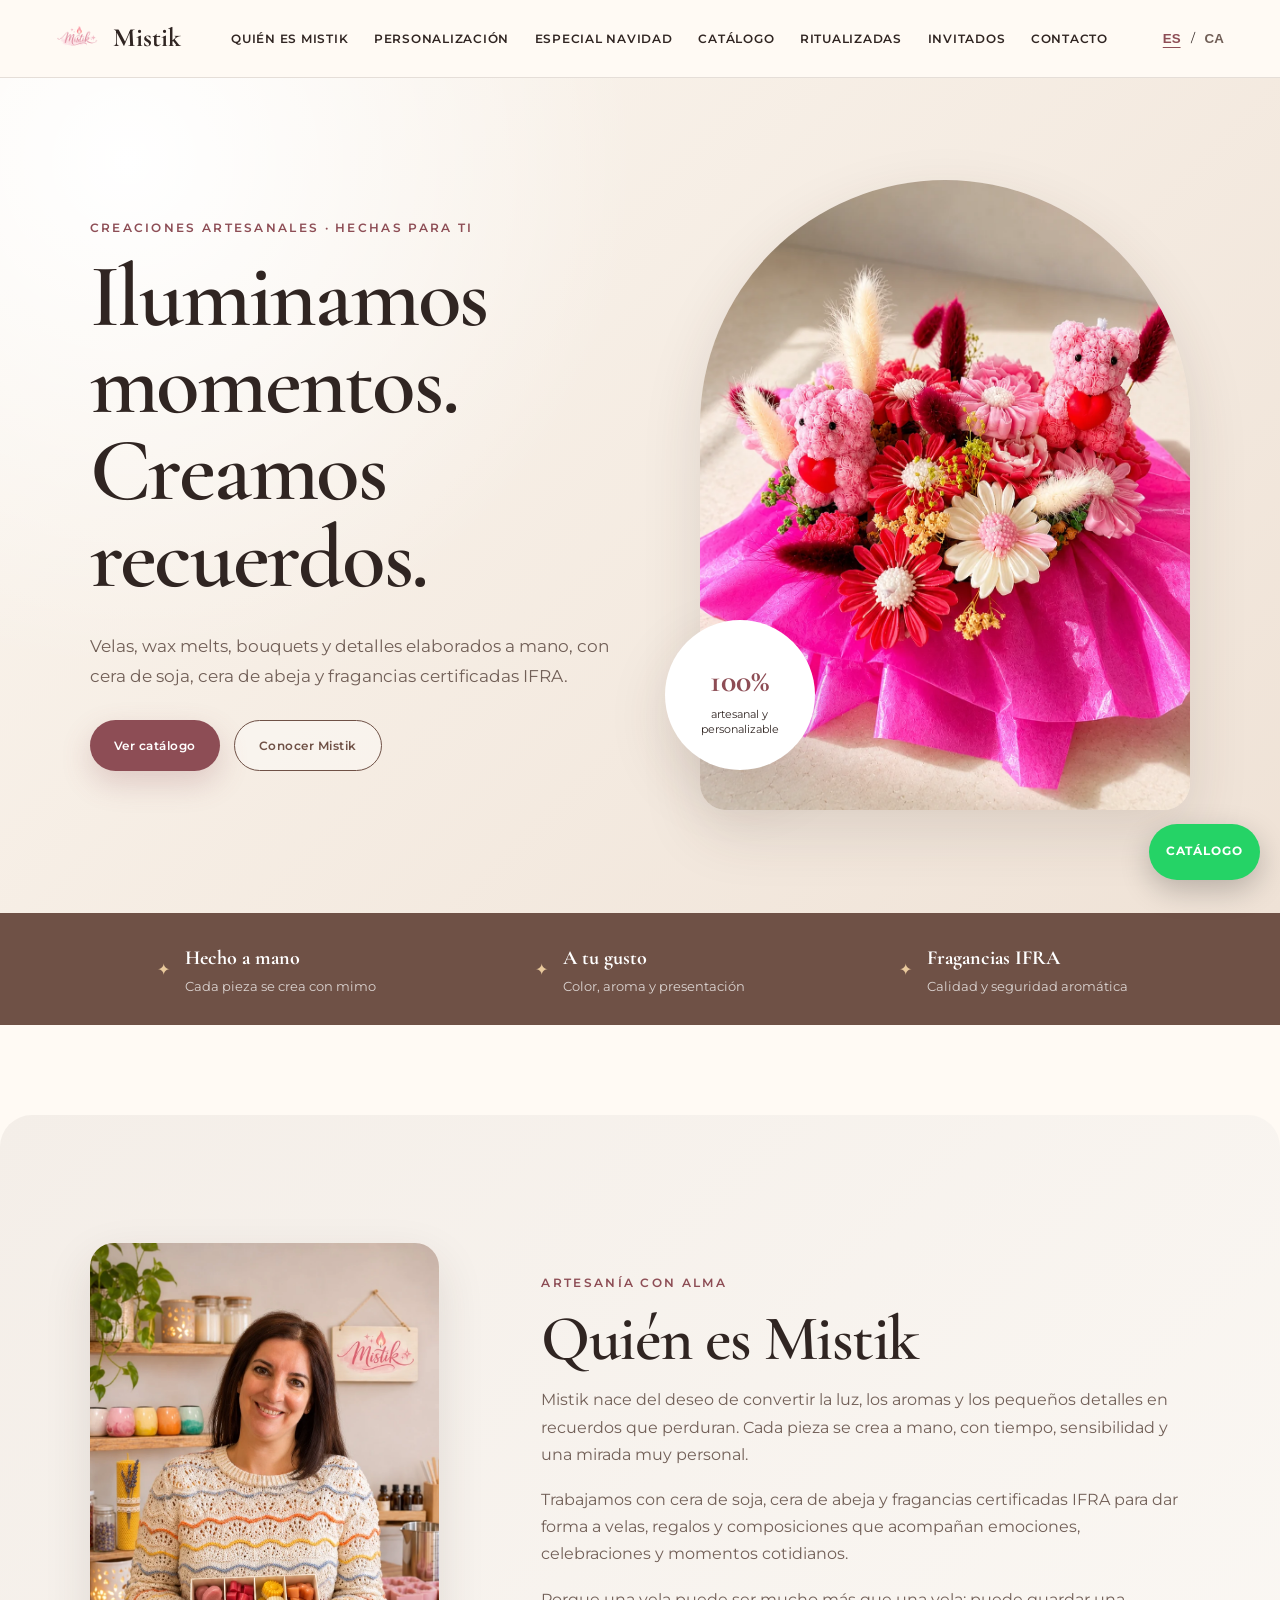
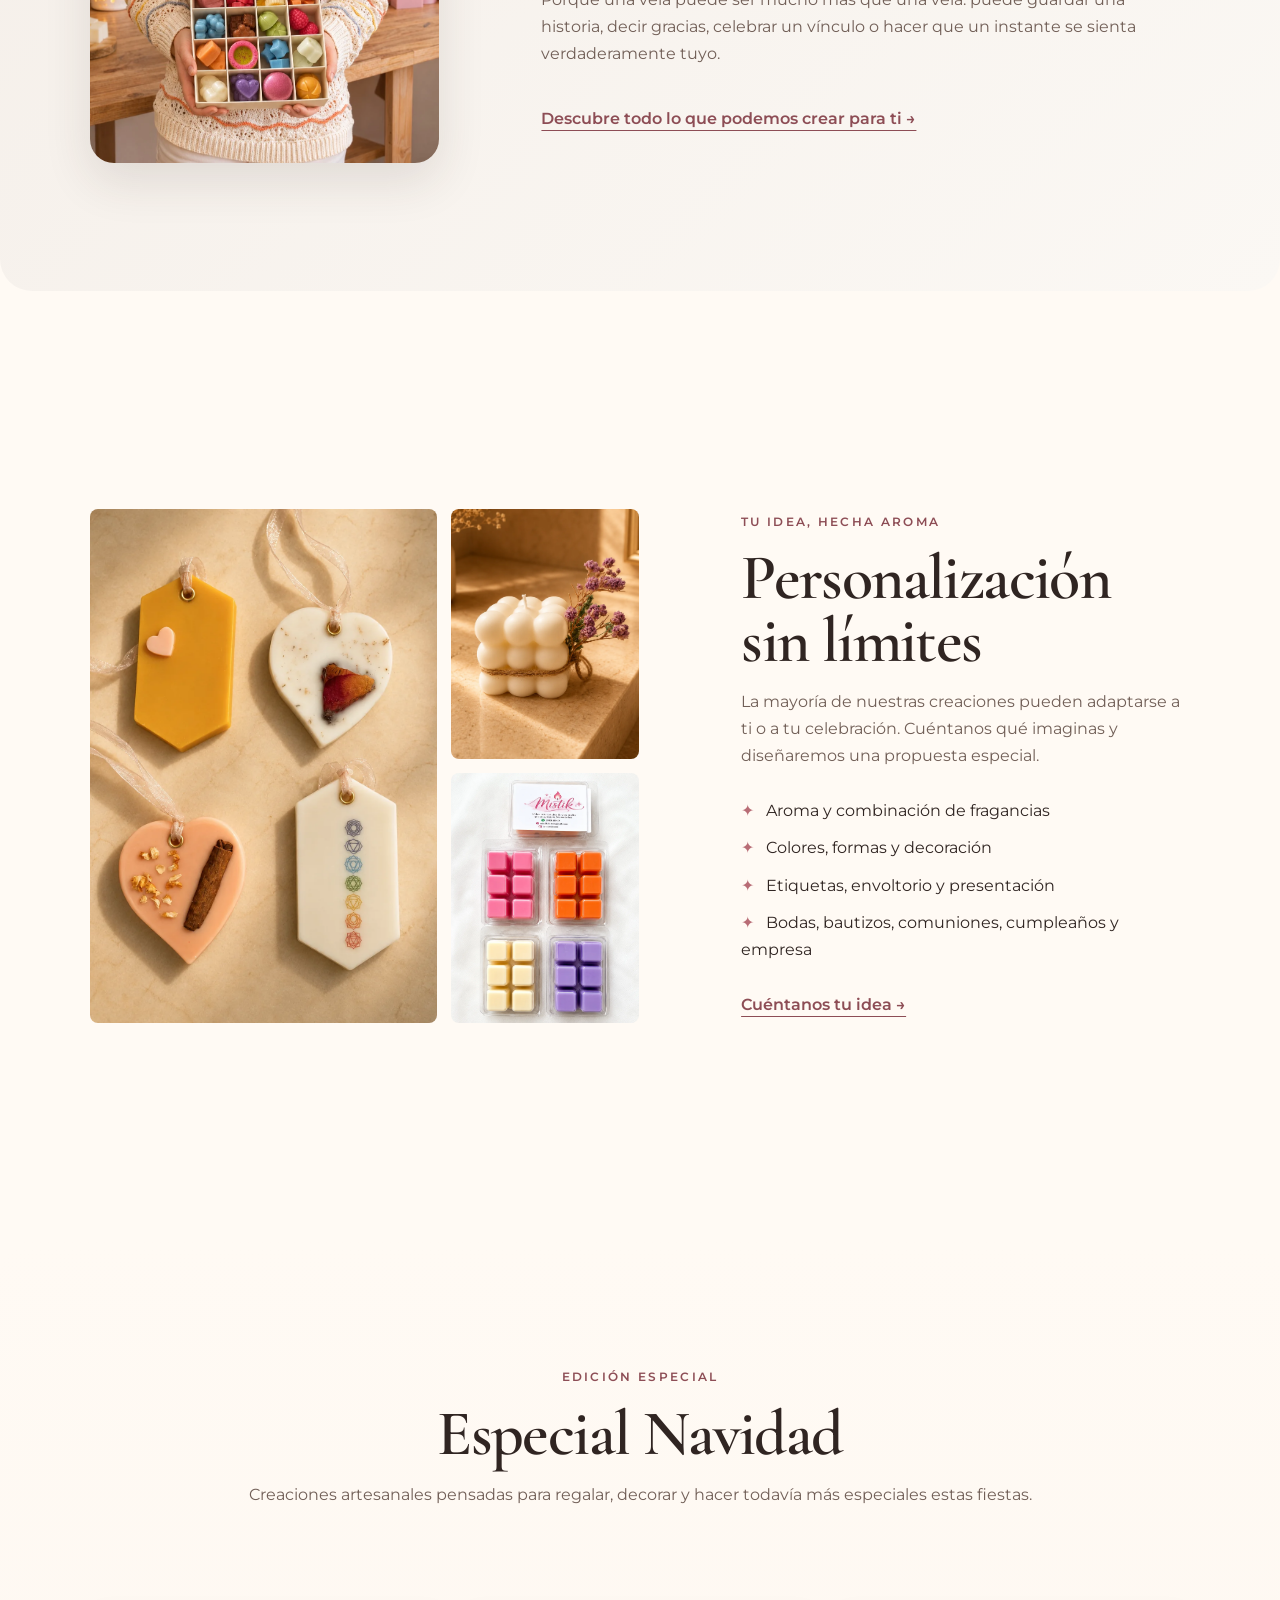
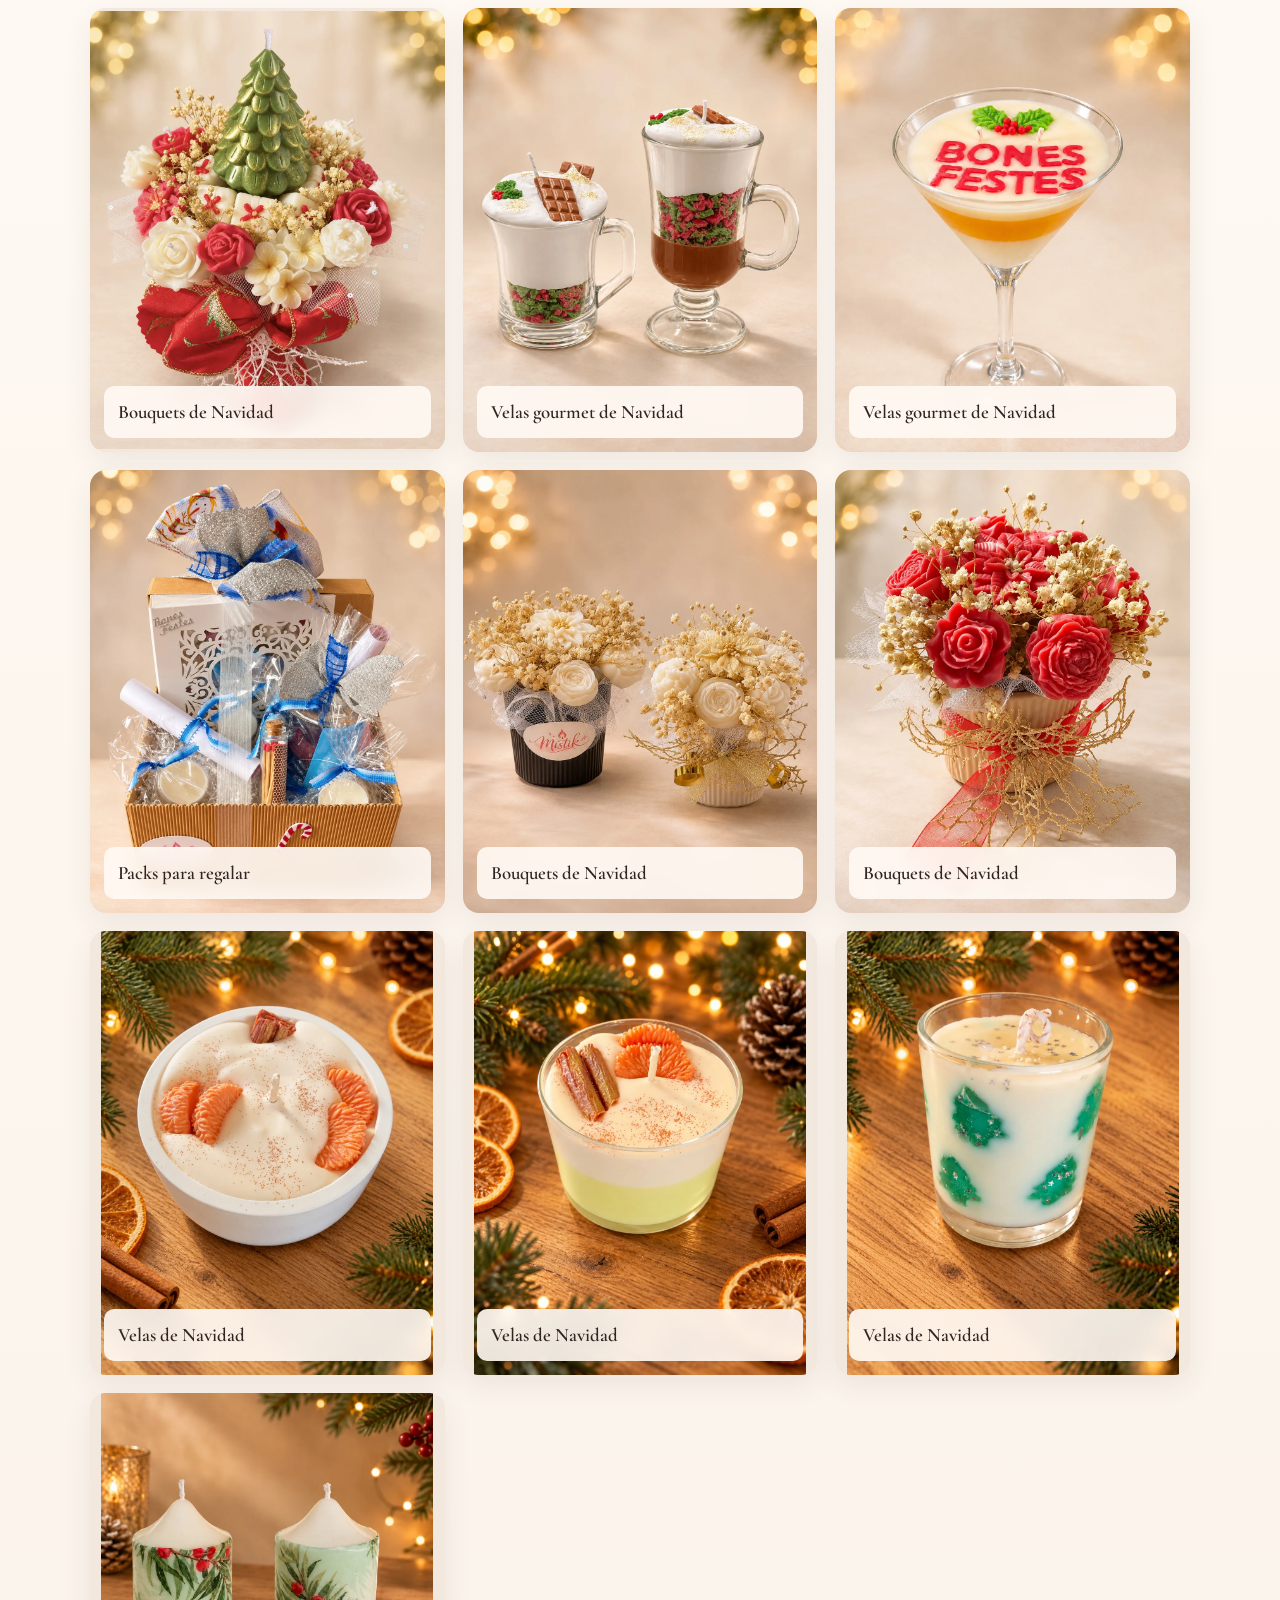
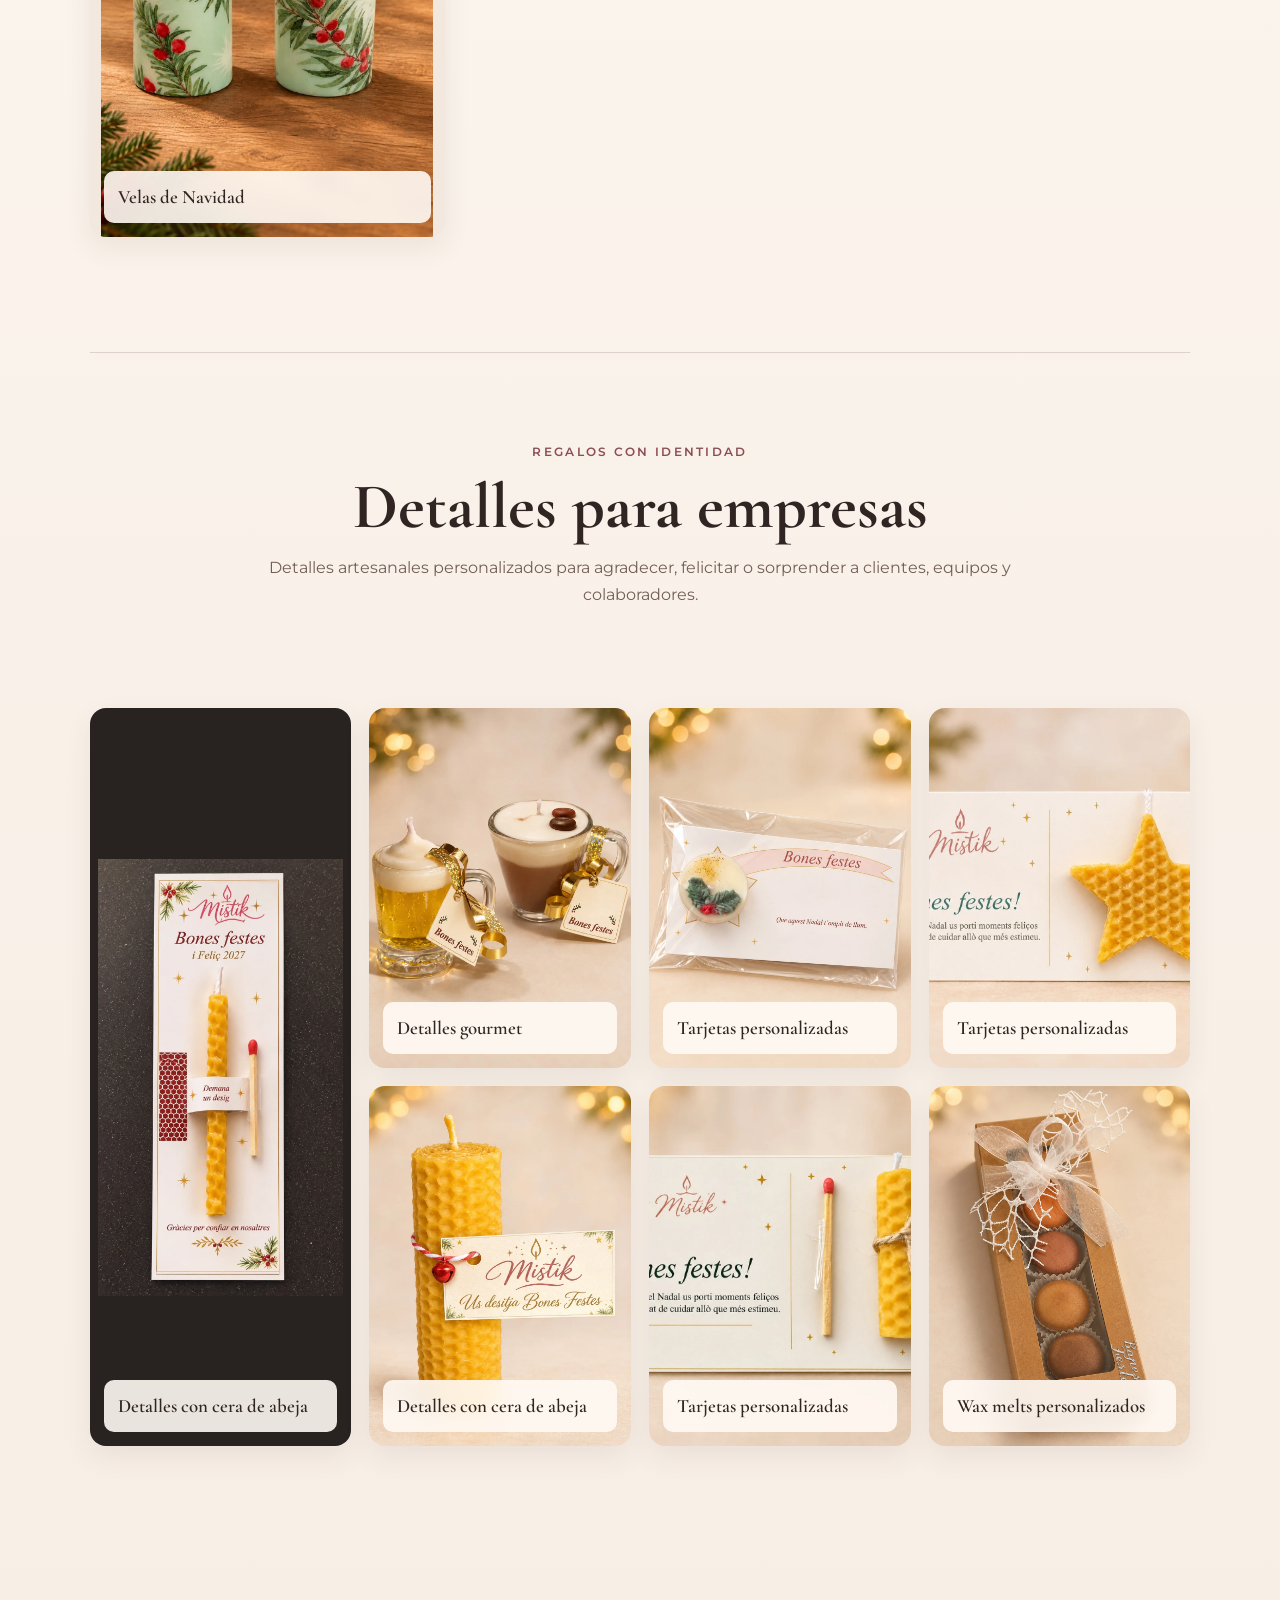
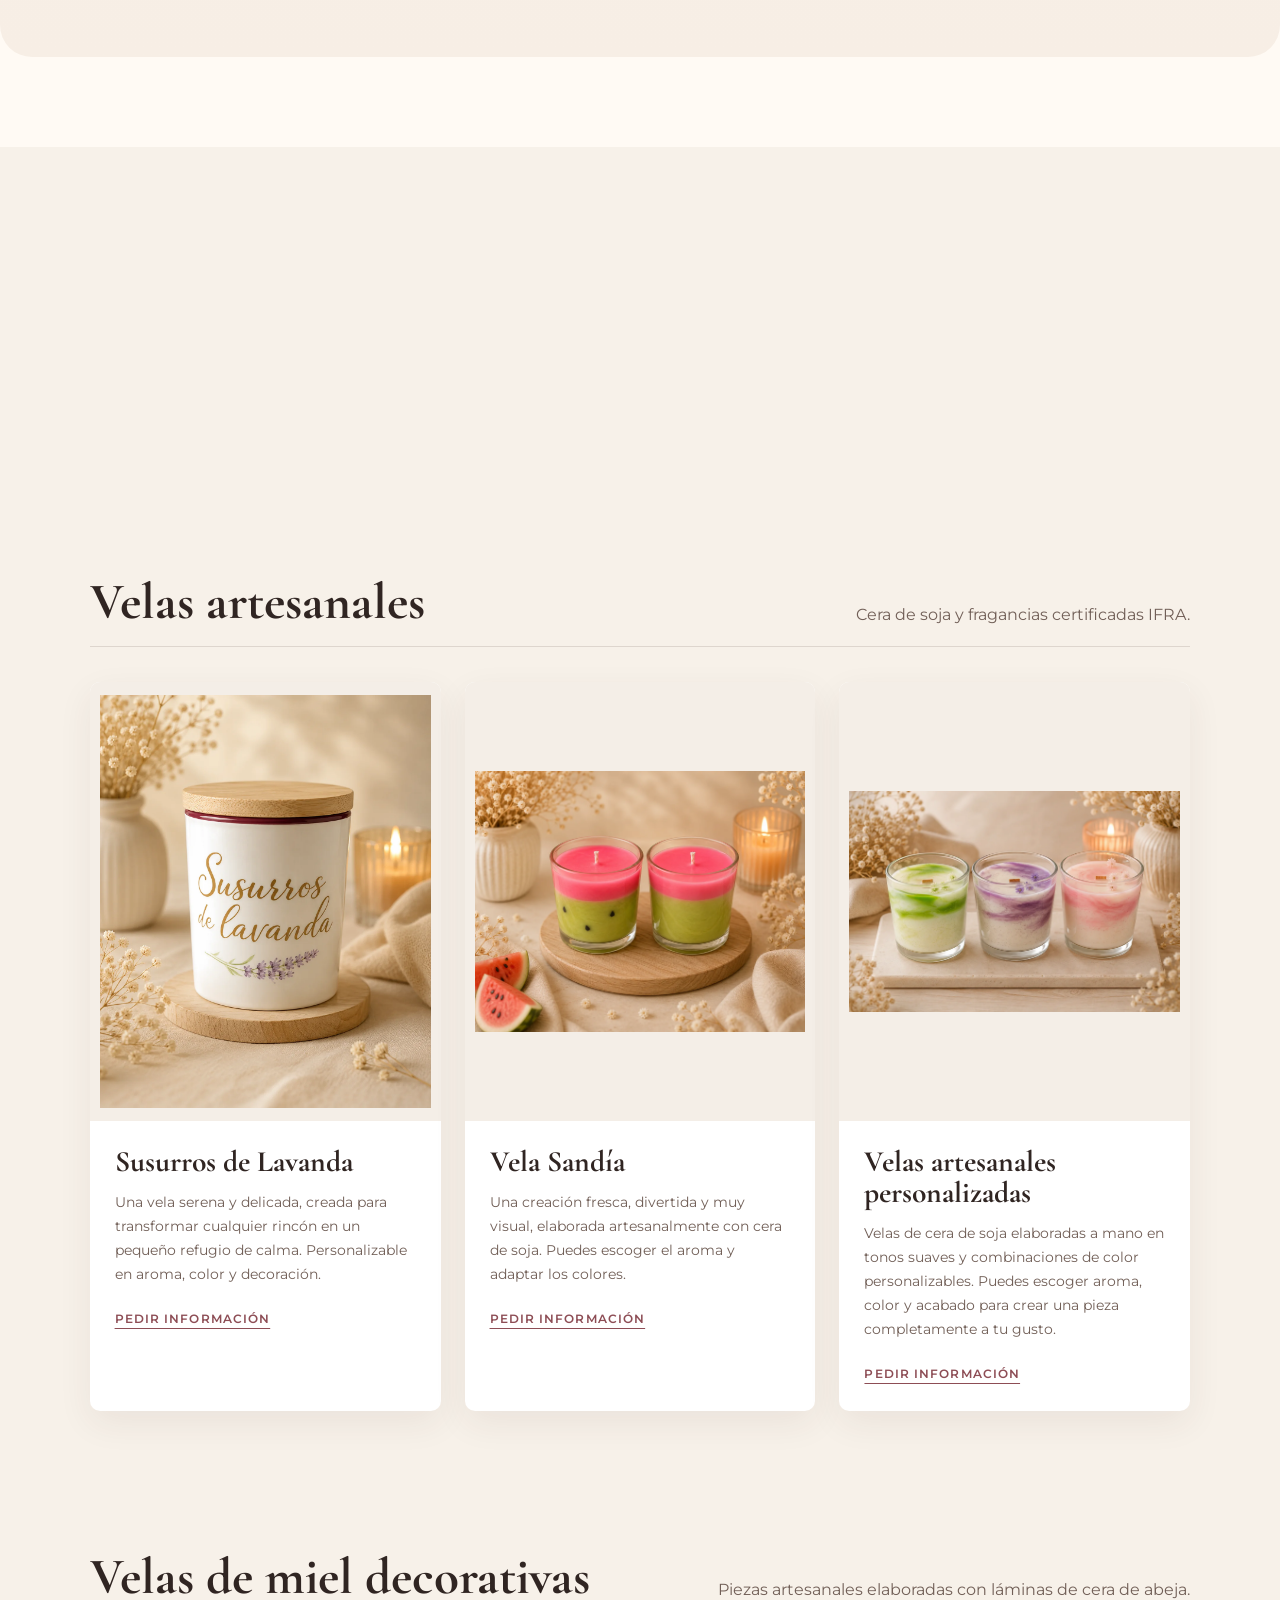
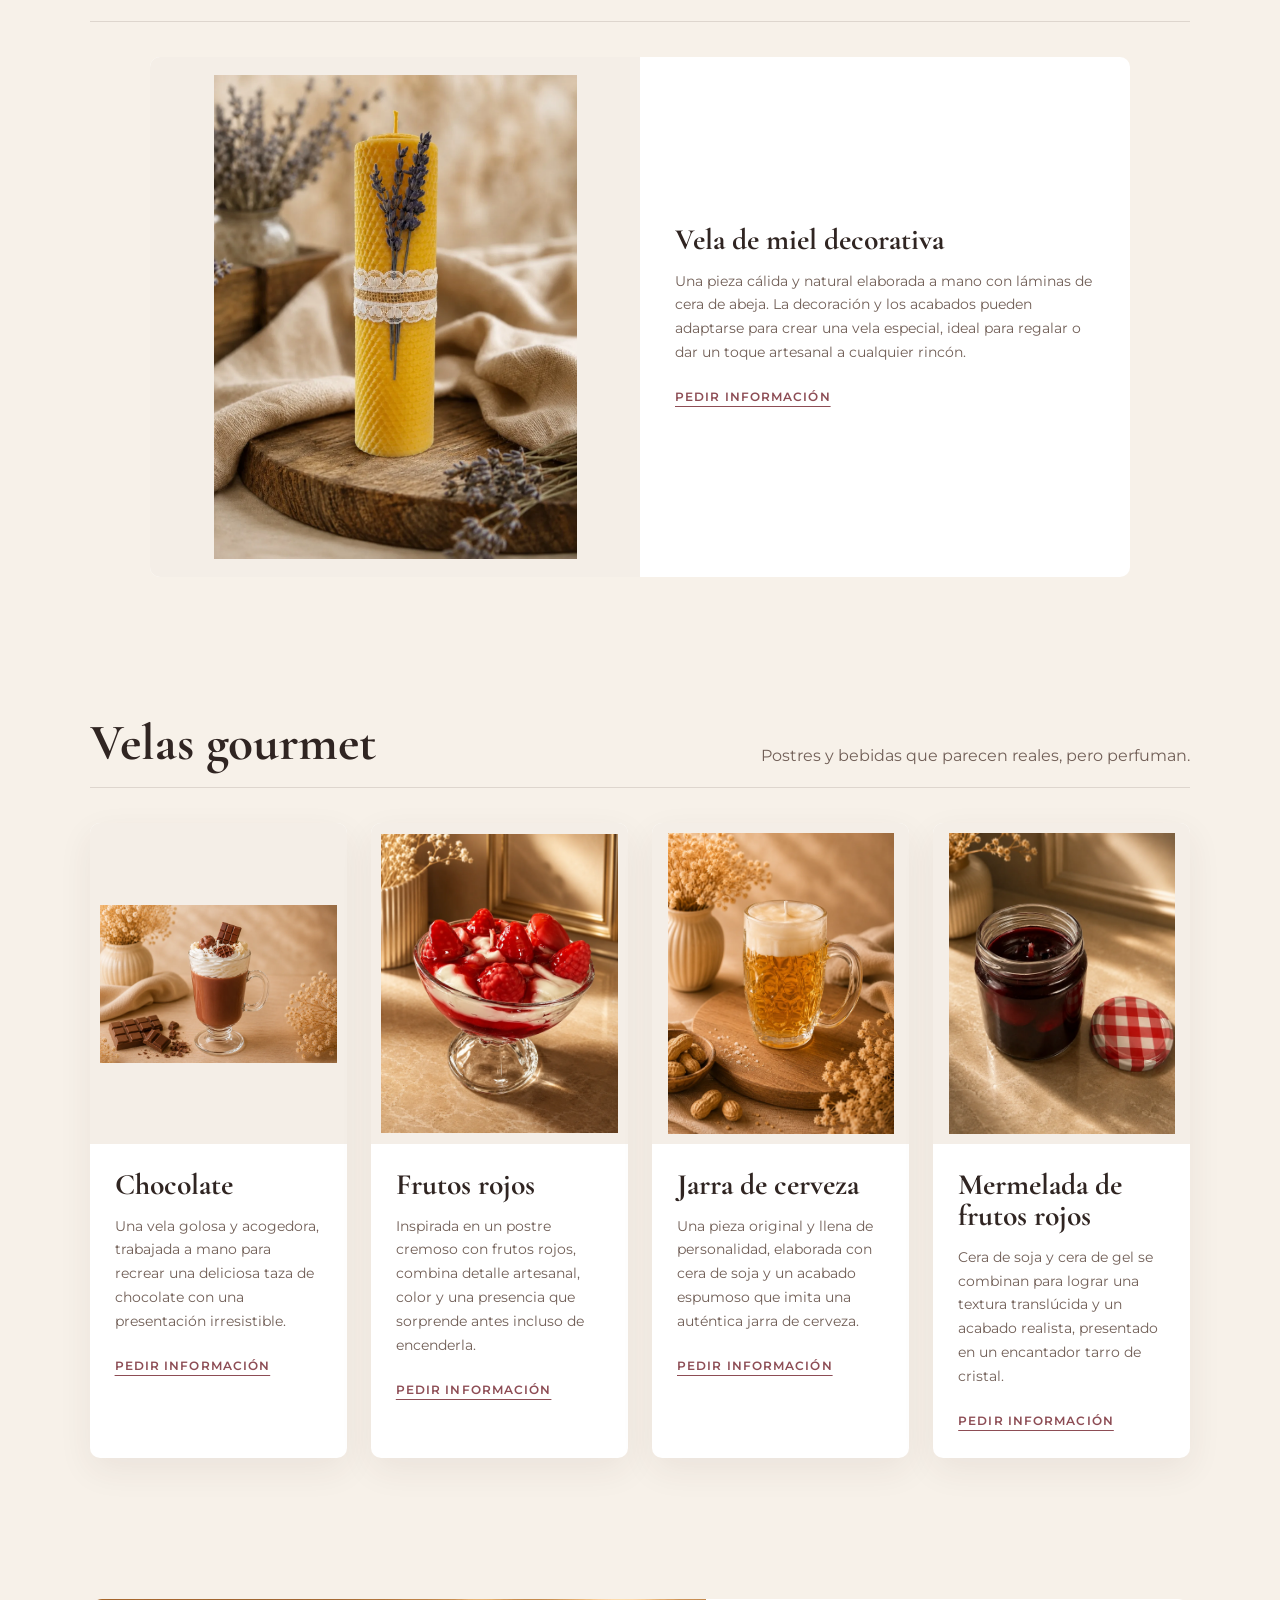
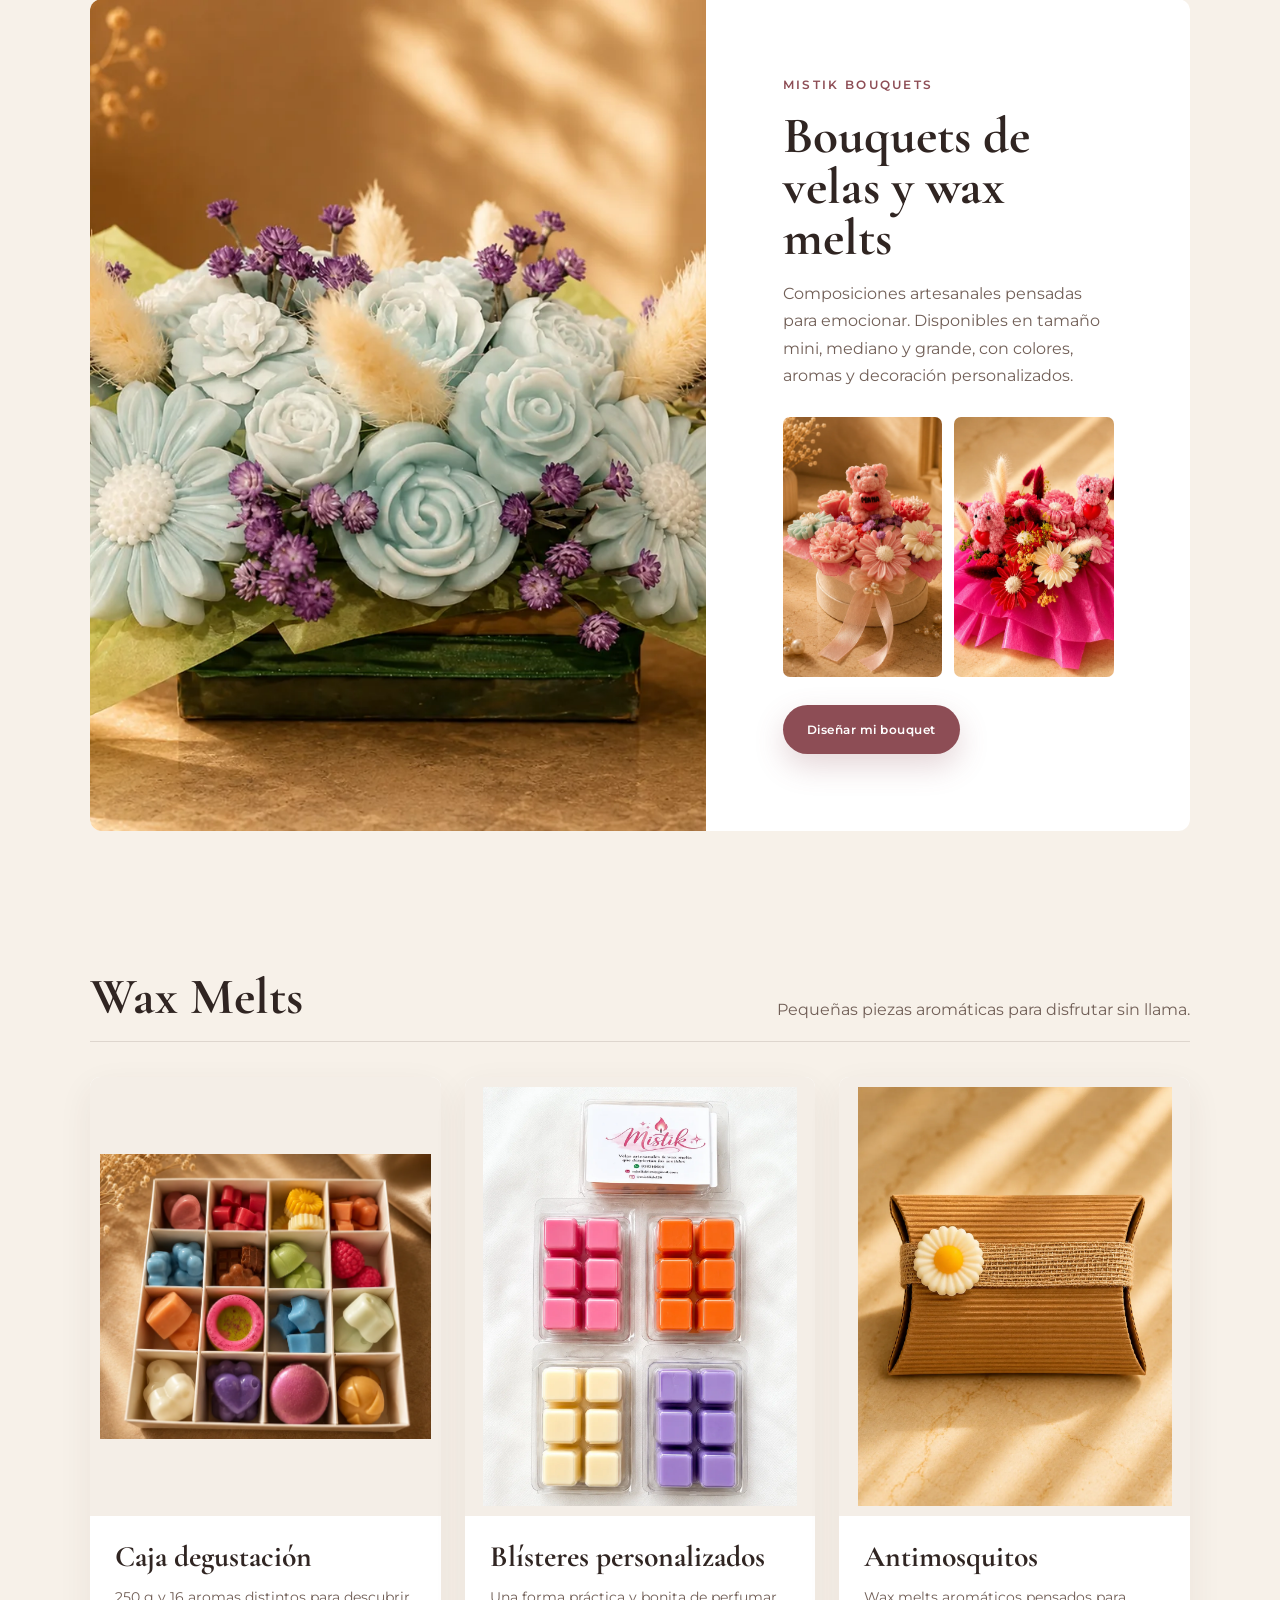
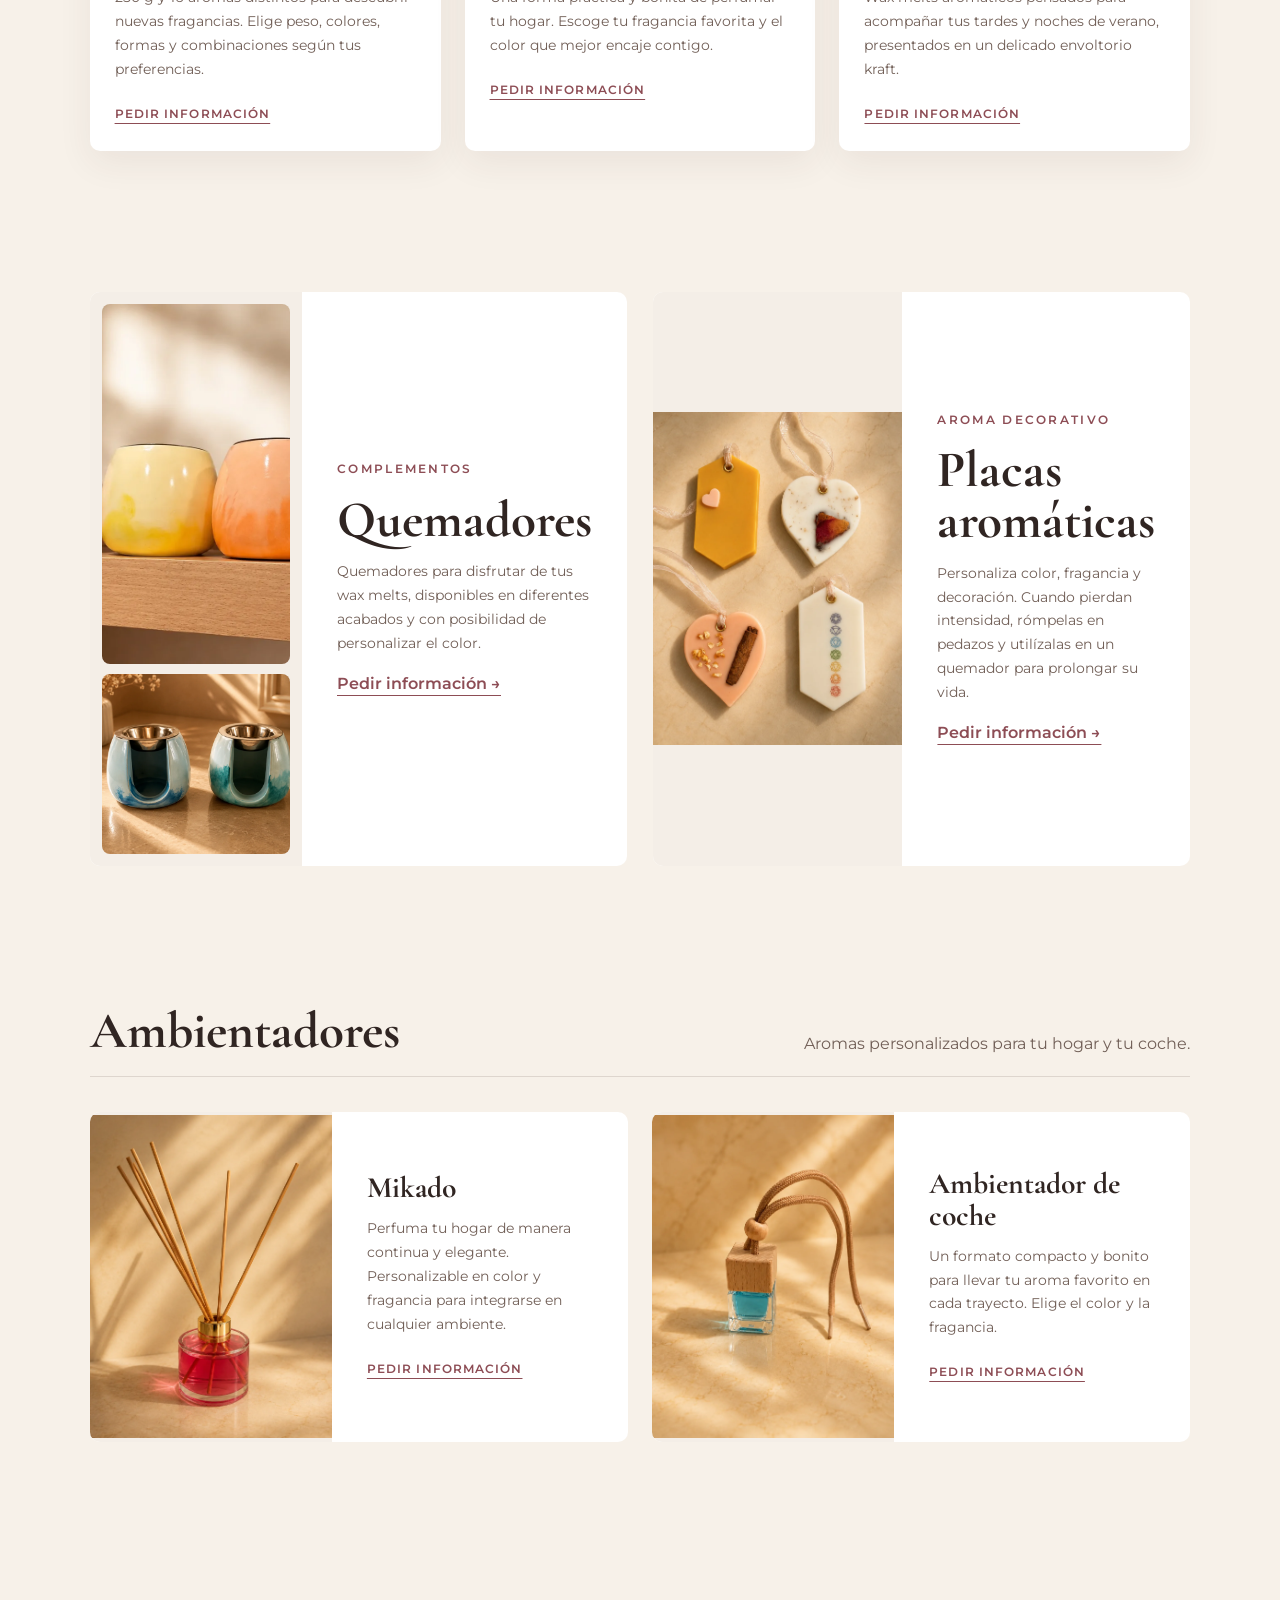
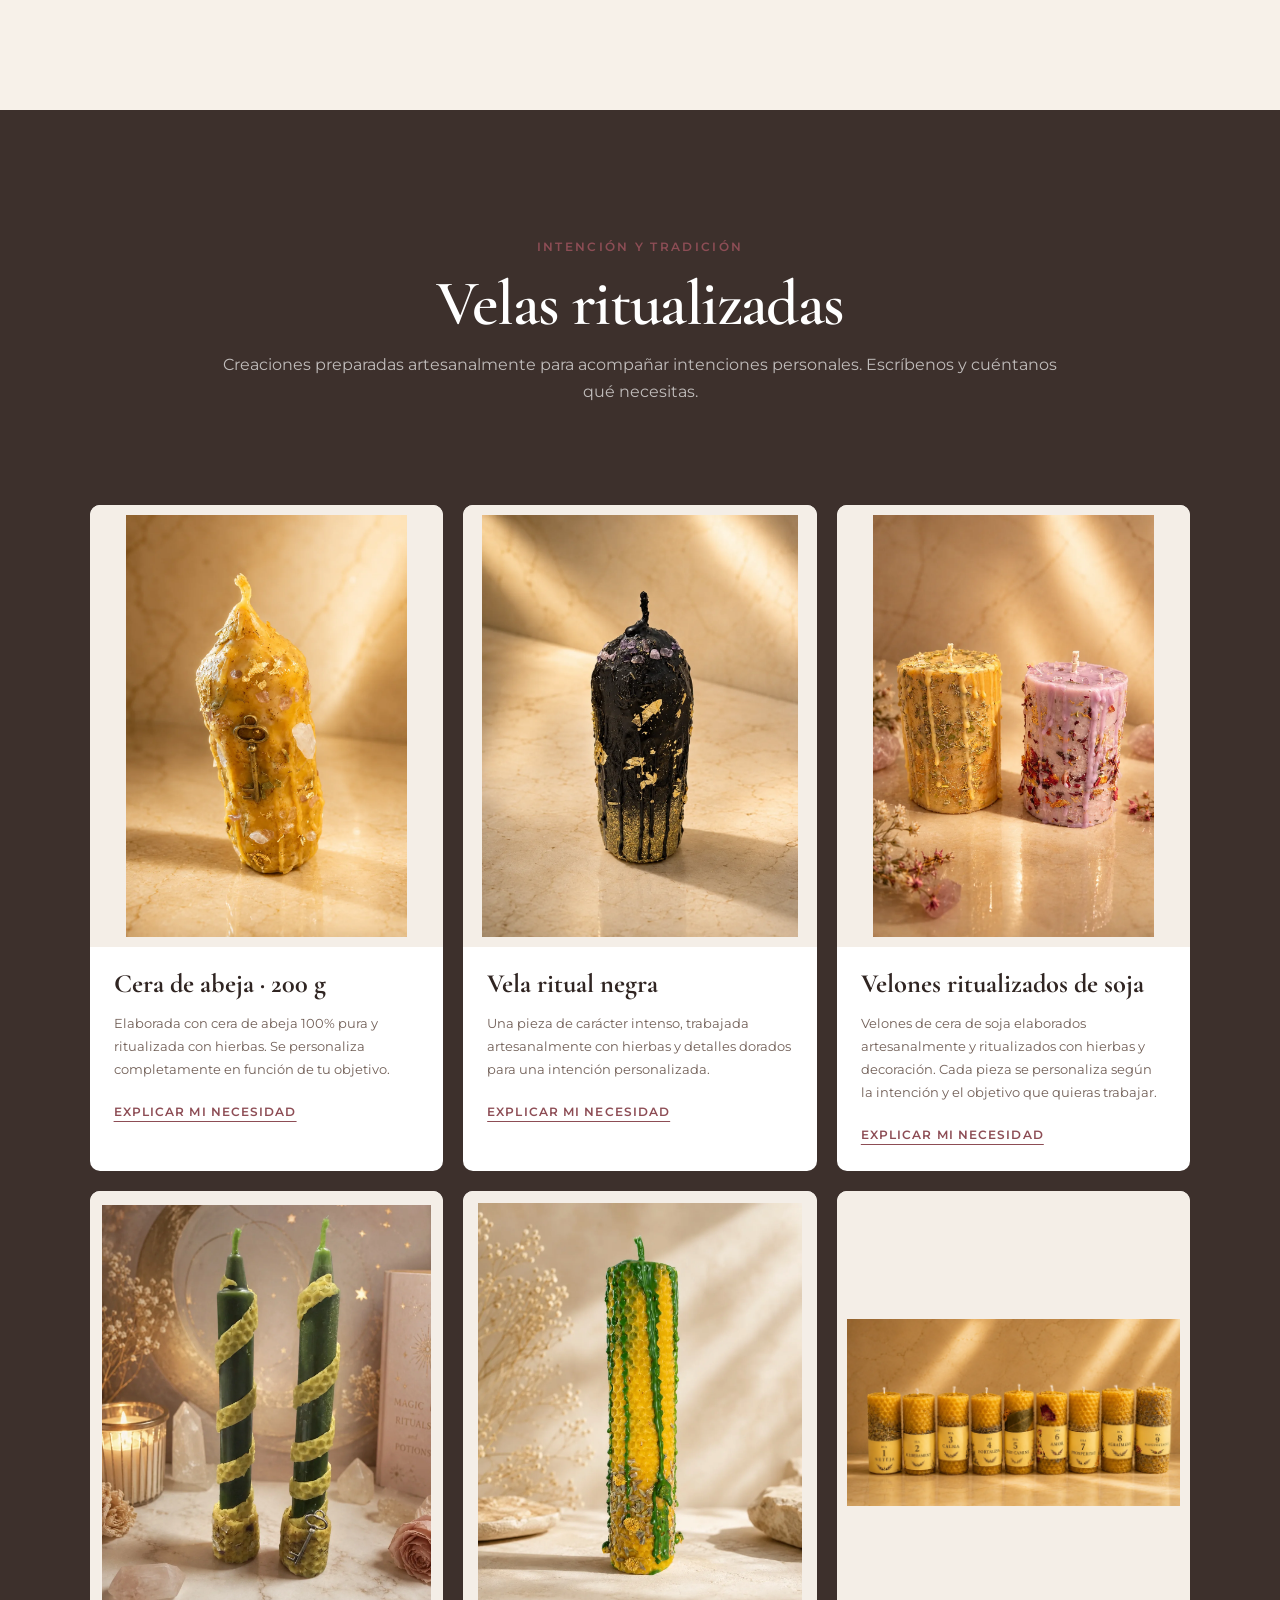
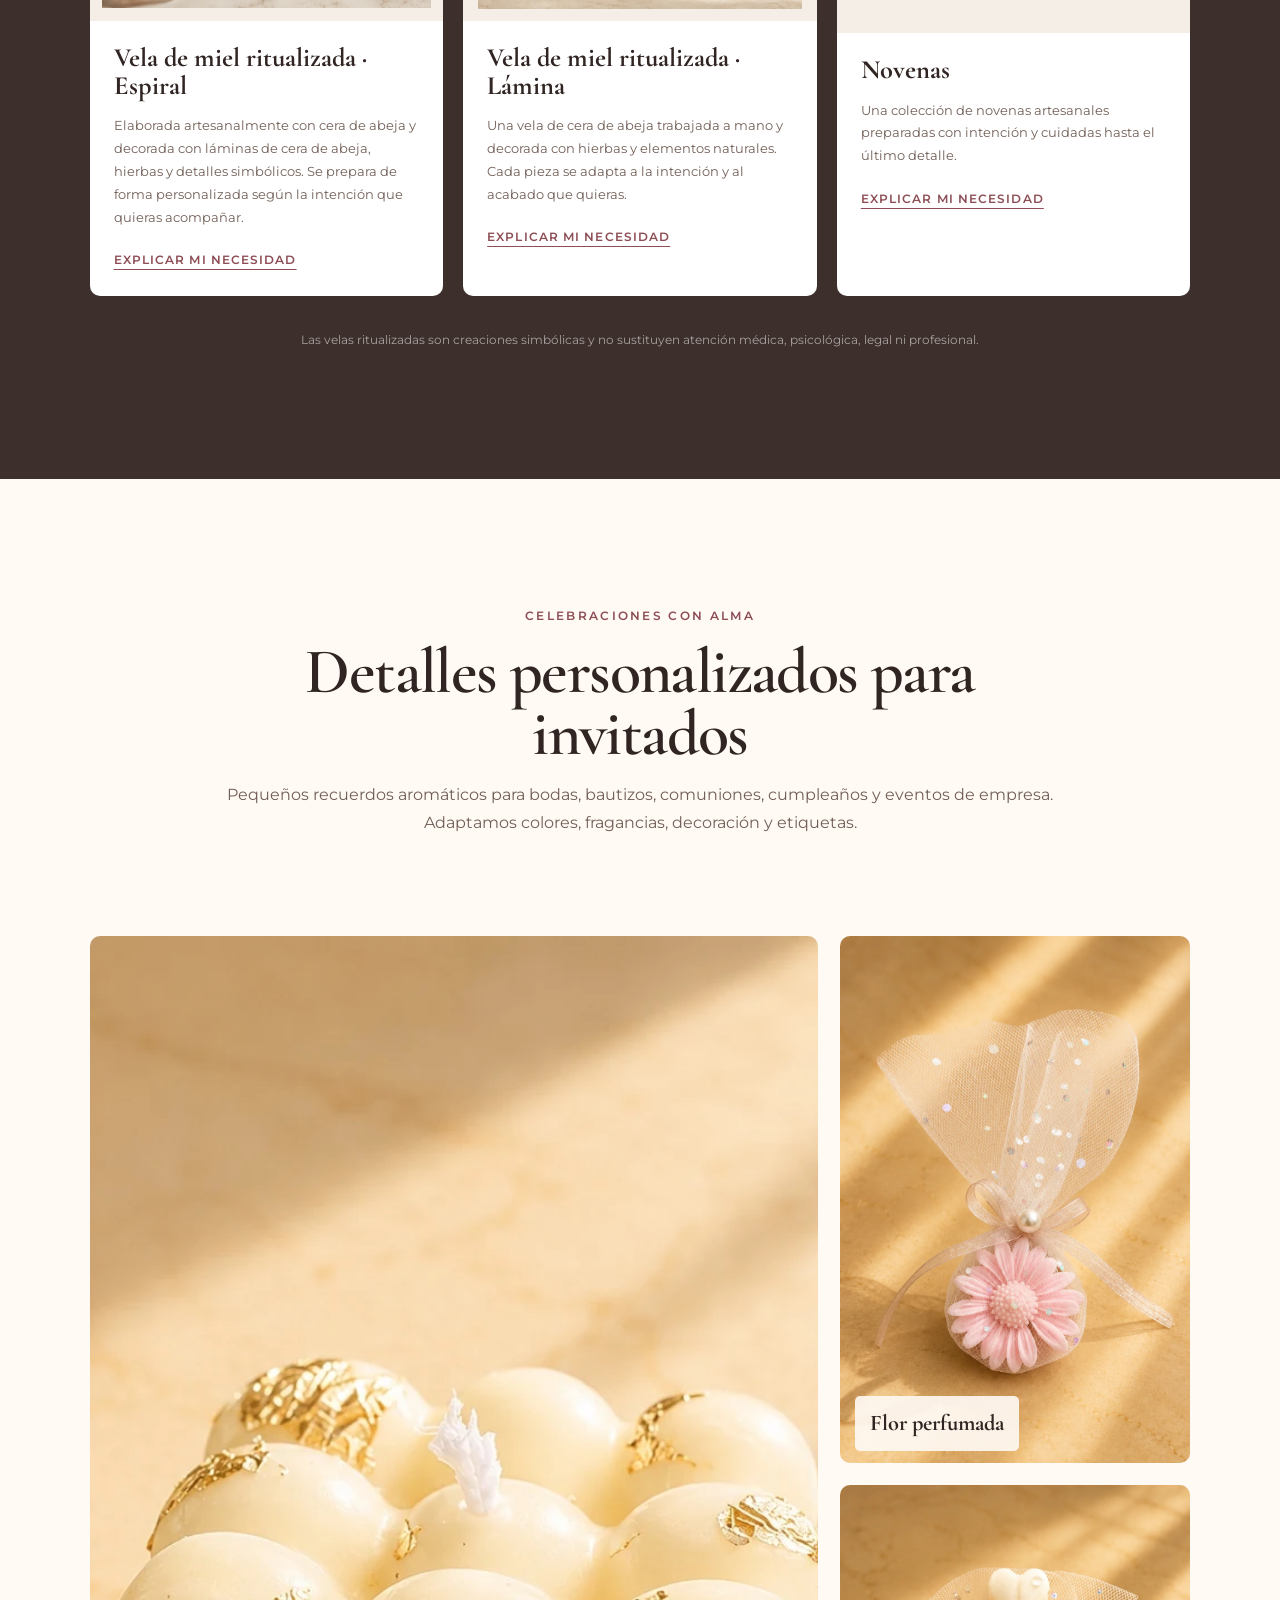
==== commit fa852baf: "v3.5.1 - correcció gourmet i fotos Nadal" ====
--- a/index.html
+++ b/index.html
@@ -220,9 +220,9 @@
       <div class="category-block" id="gourmet">
         <div class="category-heading"><h3 data-i18n="cat_gourmet">Velas gourmet</h3><p data-i18n="cat_gourmet_text">Postres y bebidas que parecen reales, pero perfuman.</p></div>
         <div class="product-grid four">
-          <article class="product-card reveal"><img src="images/vela-chocolate.webp" alt="Vela gourmet de chocolate" loading="lazy" width="1400" height="933"><div class="product-body"><h4 data-i18n="p_choco_title">Chocolate</h4><p data-i18n="p_choco">Una vela golosa y acogedora, trabajada a mano para recrear una deliciosa taza de chocolate con una presentación irresistible.</p><a class="product-cta whatsapp-product" href="https://wa.me/c/34938310080" target="_blank" rel="noopener" data-product-es="la vela gourmet de chocolate" data-product-ca="l'espelma gurmet de xocolata" data-i18n="ask_info">Pedir información</a></div></article>
-          <article class="product-card reveal"><img src="images/vela-frutos-rojos.webp" alt="Vela gourmet de frutos rojos" loading="lazy" width="1112" height="1400"><div class="product-body"><h4 data-i18n="p_berries_title">Frutos rojos</h4><p data-i18n="p_berries">Inspirada en un postre cremoso con frutos rojos, combina detalle artesanal, color y una presencia que sorprende antes incluso de encenderla.</p><a class="product-cta whatsapp-product" href="https://wa.me/c/34938310080" target="_blank" rel="noopener" data-product-es="la vela gourmet de frutos rojos" data-product-ca="l'espelma gurmet de fruits vermells" data-i18n="ask_info">Pedir información</a></div></article>
-          <article class="product-card reveal"><img src="images/vela-cerveza.webp" alt="Vela gourmet con forma de jarra de cerveza" loading="lazy" width="1050" height="1400"><div class="product-body"><h4 data-i18n="p_beer_title">Jarra de cerveza</h4><p data-i18n="p_beer">Una pieza original y llena de personalidad, elaborada con cera de soja y un acabado espumoso que imita una auténtica jarra de cerveza.</p><a class="product-cta whatsapp-product" href="https://wa.me/c/34938310080" target="_blank" rel="noopener" data-product-es="la vela gourmet jarra de cerveza" data-product-ca="l'espelma gurmet gerra de cervesa" data-i18n="ask_info">Pedir información</a></div></article>
+          <article class="product-card reveal"><img src="images/vela-chocolate.webp" alt="Vela gourmet de chocolate" loading="lazy" width="1400" height="933"><div class="product-body"><h4 data-i18n="p_choco_title">Chocolate</h4><p data-i18n="p_choco">Una vela golosa y acogedora, trabajada a mano para recrear una deliciosa taza de chocolate con una presentación irresistible.</p><a class="product-cta whatsapp-product" href="https://wa.me/c/34938310080" target="_blank" rel="noopener" data-product-es="la vela gourmet de chocolate" data-product-ca="l'espelma gourmet de xocolata" data-i18n="ask_info">Pedir información</a></div></article>
+          <article class="product-card reveal"><img src="images/vela-frutos-rojos.webp" alt="Vela gourmet de frutos rojos" loading="lazy" width="1112" height="1400"><div class="product-body"><h4 data-i18n="p_berries_title">Frutos rojos</h4><p data-i18n="p_berries">Inspirada en un postre cremoso con frutos rojos, combina detalle artesanal, color y una presencia que sorprende antes incluso de encenderla.</p><a class="product-cta whatsapp-product" href="https://wa.me/c/34938310080" target="_blank" rel="noopener" data-product-es="la vela gourmet de frutos rojos" data-product-ca="l'espelma gourmet de fruits vermells" data-i18n="ask_info">Pedir información</a></div></article>
+          <article class="product-card reveal"><img src="images/vela-cerveza.webp" alt="Vela gourmet con forma de jarra de cerveza" loading="lazy" width="1050" height="1400"><div class="product-body"><h4 data-i18n="p_beer_title">Jarra de cerveza</h4><p data-i18n="p_beer">Una pieza original y llena de personalidad, elaborada con cera de soja y un acabado espumoso que imita una auténtica jarra de cerveza.</p><a class="product-cta whatsapp-product" href="https://wa.me/c/34938310080" target="_blank" rel="noopener" data-product-es="la vela gourmet jarra de cerveza" data-product-ca="l'espelma gourmet gerra de cervesa" data-i18n="ask_info">Pedir información</a></div></article>
           <article class="product-card reveal"><img src="images/vela-mermelada.webp" alt="Vela de mermelada de frutos rojos" loading="lazy" width="1048" height="1400"><div class="product-body"><h4 data-i18n="p_jam_title">Mermelada de frutos rojos</h4><p data-i18n="p_jam">Cera de soja y cera de gel se combinan para lograr una textura translúcida y un acabado realista, presentado en un encantador tarro de cristal.</p><a class="product-cta whatsapp-product" href="https://wa.me/c/34938310080" target="_blank" rel="noopener" data-product-es="la vela mermelada de frutos rojos" data-product-ca="l'espelma melmelada de fruits vermells" data-i18n="ask_info">Pedir información</a></div></article>
         </div>
       </div>
--- a/styles.css
+++ b/styles.css
@@ -198,14 +198,16 @@
 .about-photo img{width:100%;height:100%;min-height:520px;object-fit:cover;object-position:center 35%}
 .christmas-section{background:linear-gradient(180deg,#fffaf4 0%,#f7eee5 100%);border-radius:32px;margin-top:clamp(40px,7vw,90px);margin-bottom:clamp(40px,7vw,90px)}
 .christmas-heading{max-width:850px;margin-left:auto;margin-right:auto;text-align:center}
-.christmas-gallery{display:grid;grid-template-columns:repeat(3,minmax(0,1fr));grid-auto-rows:360px;gap:18px;margin-top:42px}
+.christmas-gallery{display:grid;grid-template-columns:repeat(3,minmax(0,1fr));grid-auto-rows:auto;gap:18px;margin-top:42px;align-items:start}
 .christmas-card,.business-card{position:relative;margin:0;overflow:hidden;border-radius:16px;background:#f3e8dd;box-shadow:0 10px 28px rgba(69,46,39,.08)}
-.christmas-card.wide{grid-column:span 2}.christmas-card.tall{grid-row:span 2}
-.christmas-card img,.business-card img{width:100%;height:100%;object-fit:cover;object-position:center;transition:transform .45s ease}
-.christmas-card:hover img,.business-card:hover img{transform:scale(1.025)}
+/* v3.5.1: a ordinador les fotos de Nadal es mostren completes, sense retallar el producte */
+.christmas-card,.christmas-card.wide,.christmas-card.tall{grid-column:auto;grid-row:auto;aspect-ratio:4/5}
+.christmas-card img{width:100%;height:100%;object-fit:contain;object-position:center;background:#f3e8dd;transition:transform .45s ease}
+.business-card img{width:100%;height:100%;object-fit:cover;object-position:center;transition:transform .45s ease}
+.christmas-card:hover img{transform:none}.business-card:hover img{transform:scale(1.025)}
 .christmas-card figcaption,.business-card figcaption{position:absolute;left:14px;right:14px;bottom:14px;padding:10px 14px;border-radius:10px;background:rgba(255,250,244,.9);backdrop-filter:blur(8px);font-family:var(--serif);font-size:1.18rem;font-weight:600;color:var(--ink)}
 .business-special{margin-top:clamp(70px,9vw,120px);padding-top:clamp(50px,7vw,90px);border-top:1px solid rgba(111,81,70,.2)}
 .business-heading{max-width:850px;margin-left:auto;margin-right:auto;text-align:center}.business-heading h3{font-family:var(--serif);font-size:clamp(2.8rem,5vw,5rem);line-height:.95;margin:.2em 0}
 .business-gallery{display:grid;grid-template-columns:repeat(4,minmax(0,1fr));gap:18px;margin:40px 0 34px}.business-card{height:360px}.business-card:first-child{grid-row:span 2;height:auto;min-height:738px}.business-card:first-child img{object-fit:contain;background:#282321;padding:8px}
-@media(max-width:1050px){.christmas-gallery{grid-template-columns:repeat(2,minmax(0,1fr));grid-auto-rows:330px}.business-gallery{grid-template-columns:repeat(2,minmax(0,1fr))}.business-card:first-child{grid-row:auto;height:360px;min-height:0}}
-@media(max-width:760px){.about-section{padding-top:0}.about-photo{min-height:0;border-radius:18px}.about-photo img{height:auto;min-height:0;max-height:none;object-fit:contain}.christmas-section{border-radius:0;margin-left:0;margin-right:0}.christmas-gallery{grid-template-columns:1fr;grid-auto-rows:auto;gap:16px}.christmas-card,.christmas-card.wide,.christmas-card.tall{grid-column:auto;grid-row:auto;height:auto}.christmas-card img{height:auto;max-height:none;object-fit:contain;background:#f3e8dd}.christmas-card figcaption,.business-card figcaption{font-size:1.05rem}.business-gallery{grid-template-columns:1fr}.business-card,.business-card:first-child{height:auto;min-height:0}.business-card img,.business-card:first-child img{height:auto;max-height:none;object-fit:contain;background:#f3e8dd;padding:0}.business-card:first-child img{background:#282321;padding:6px}}
+@media(max-width:1050px){.christmas-gallery{grid-template-columns:repeat(2,minmax(0,1fr));grid-auto-rows:auto}.business-gallery{grid-template-columns:repeat(2,minmax(0,1fr))}.business-card:first-child{grid-row:auto;height:360px;min-height:0}}
+@media(max-width:760px){.about-section{padding-top:0}.about-photo{min-height:0;border-radius:18px}.about-photo img{height:auto;min-height:0;max-height:none;object-fit:contain}.christmas-section{border-radius:0;margin-left:0;margin-right:0}.christmas-gallery{grid-template-columns:1fr;grid-auto-rows:auto;gap:16px}.christmas-card,.christmas-card.wide,.christmas-card.tall{grid-column:auto;grid-row:auto;height:auto;aspect-ratio:auto}.christmas-card img{height:auto;max-height:none;object-fit:contain;background:#f3e8dd}.christmas-card figcaption,.business-card figcaption{font-size:1.05rem}.business-gallery{grid-template-columns:1fr}.business-card,.business-card:first-child{height:auto;min-height:0}.business-card img,.business-card:first-child img{height:auto;max-height:none;object-fit:contain;background:#f3e8dd;padding:0}.business-card:first-child img{background:#282321;padding:6px}}
